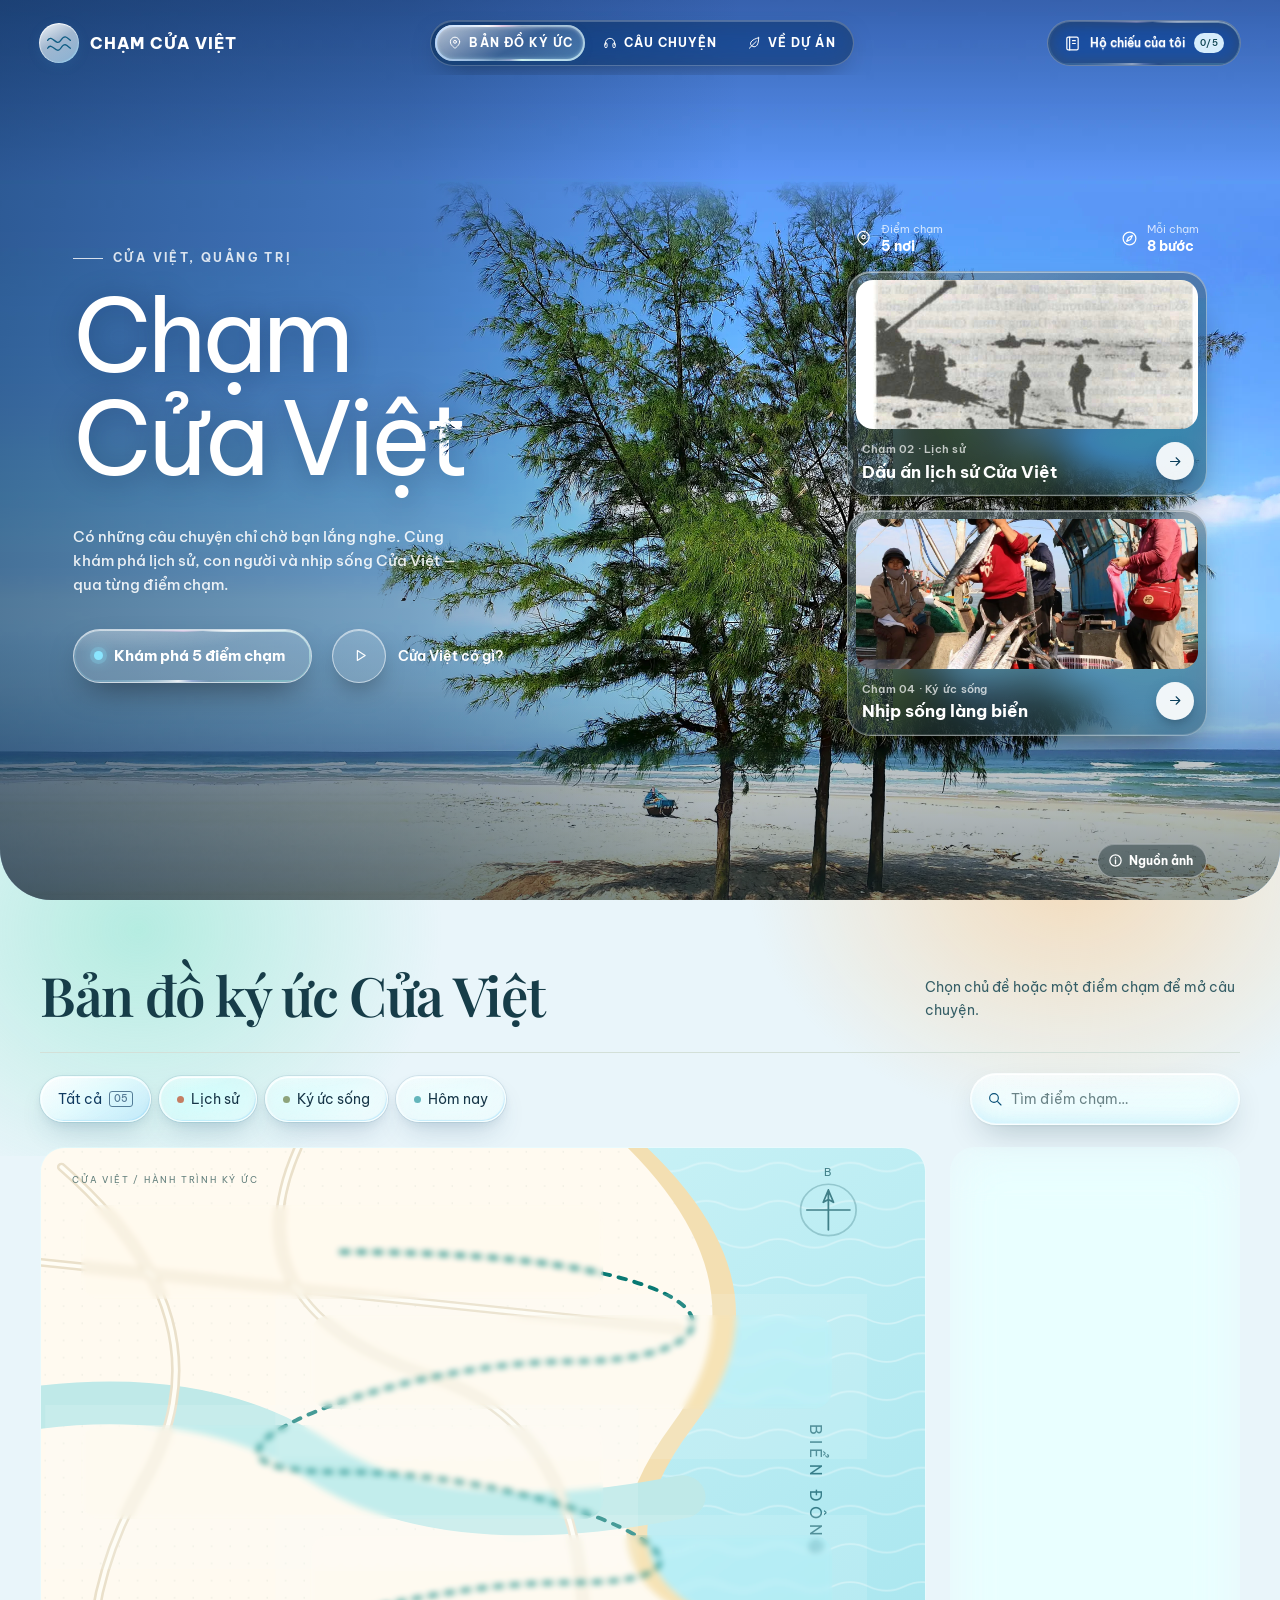
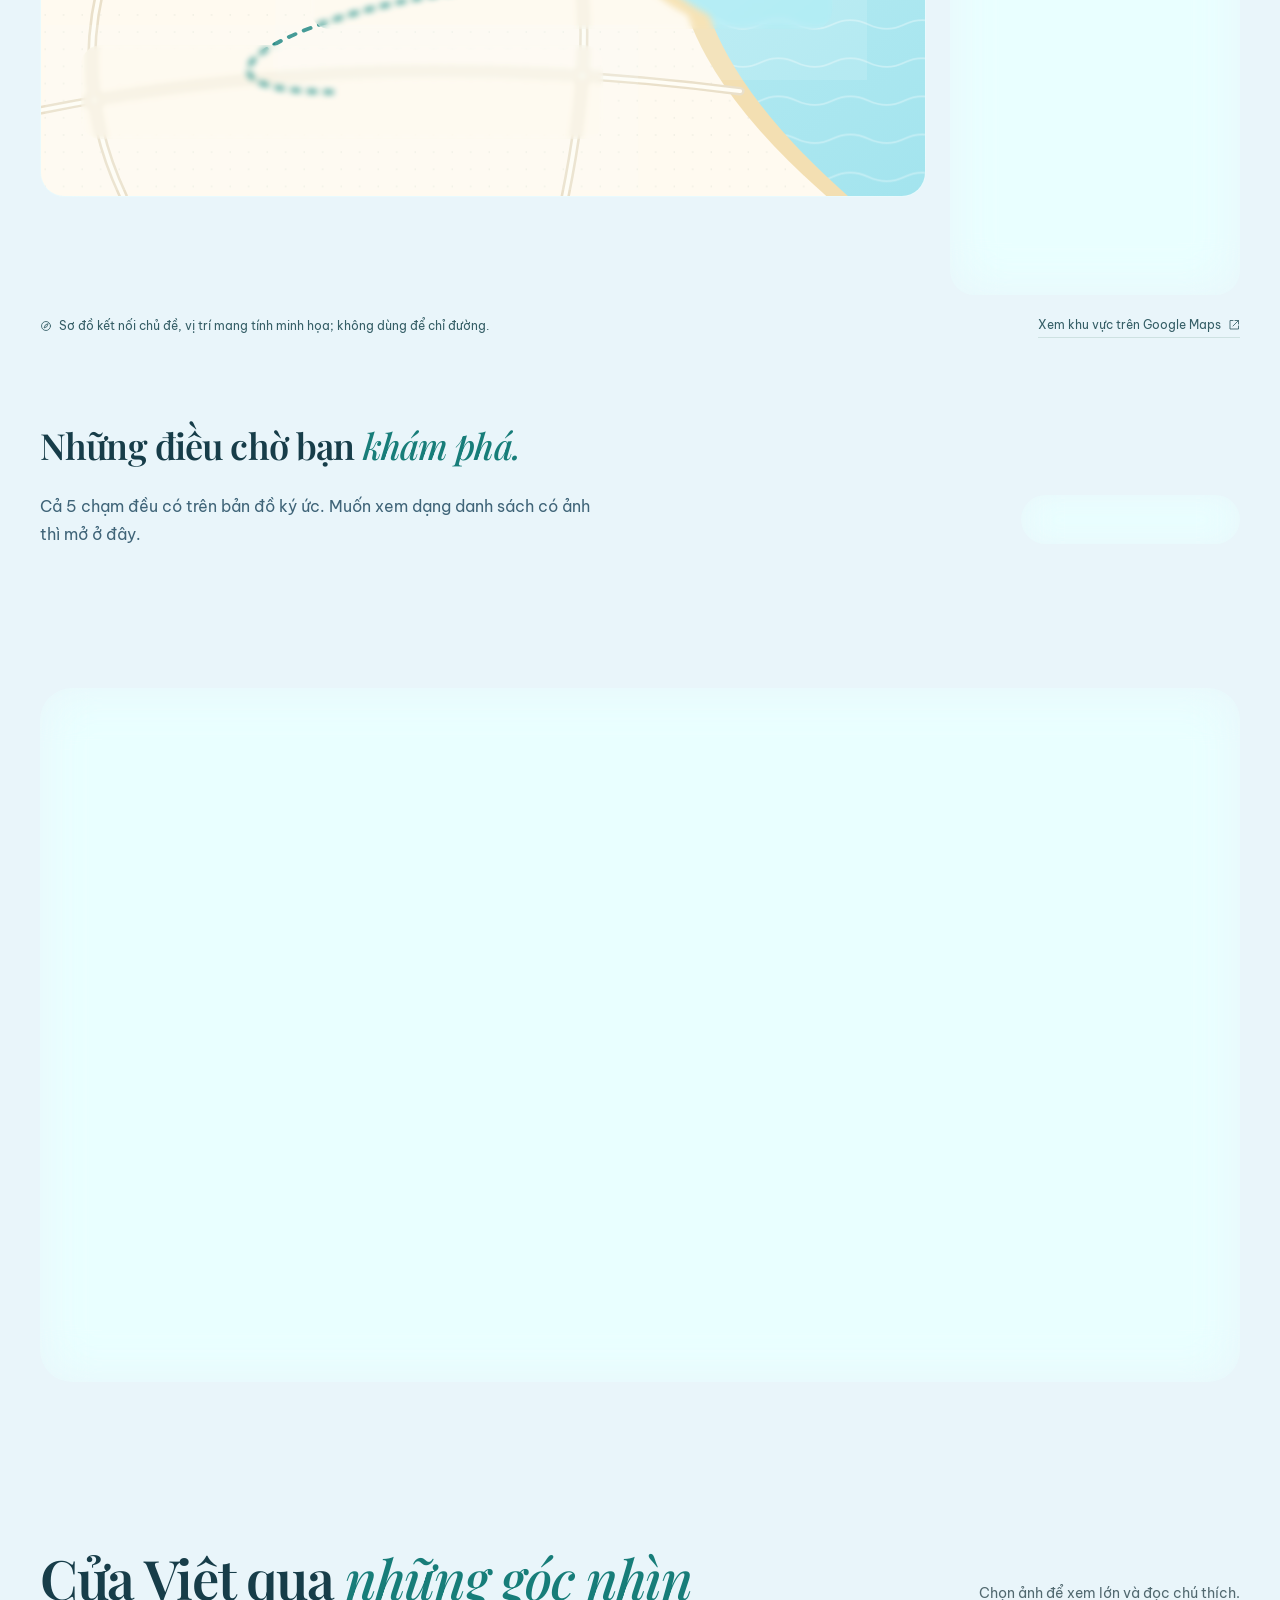
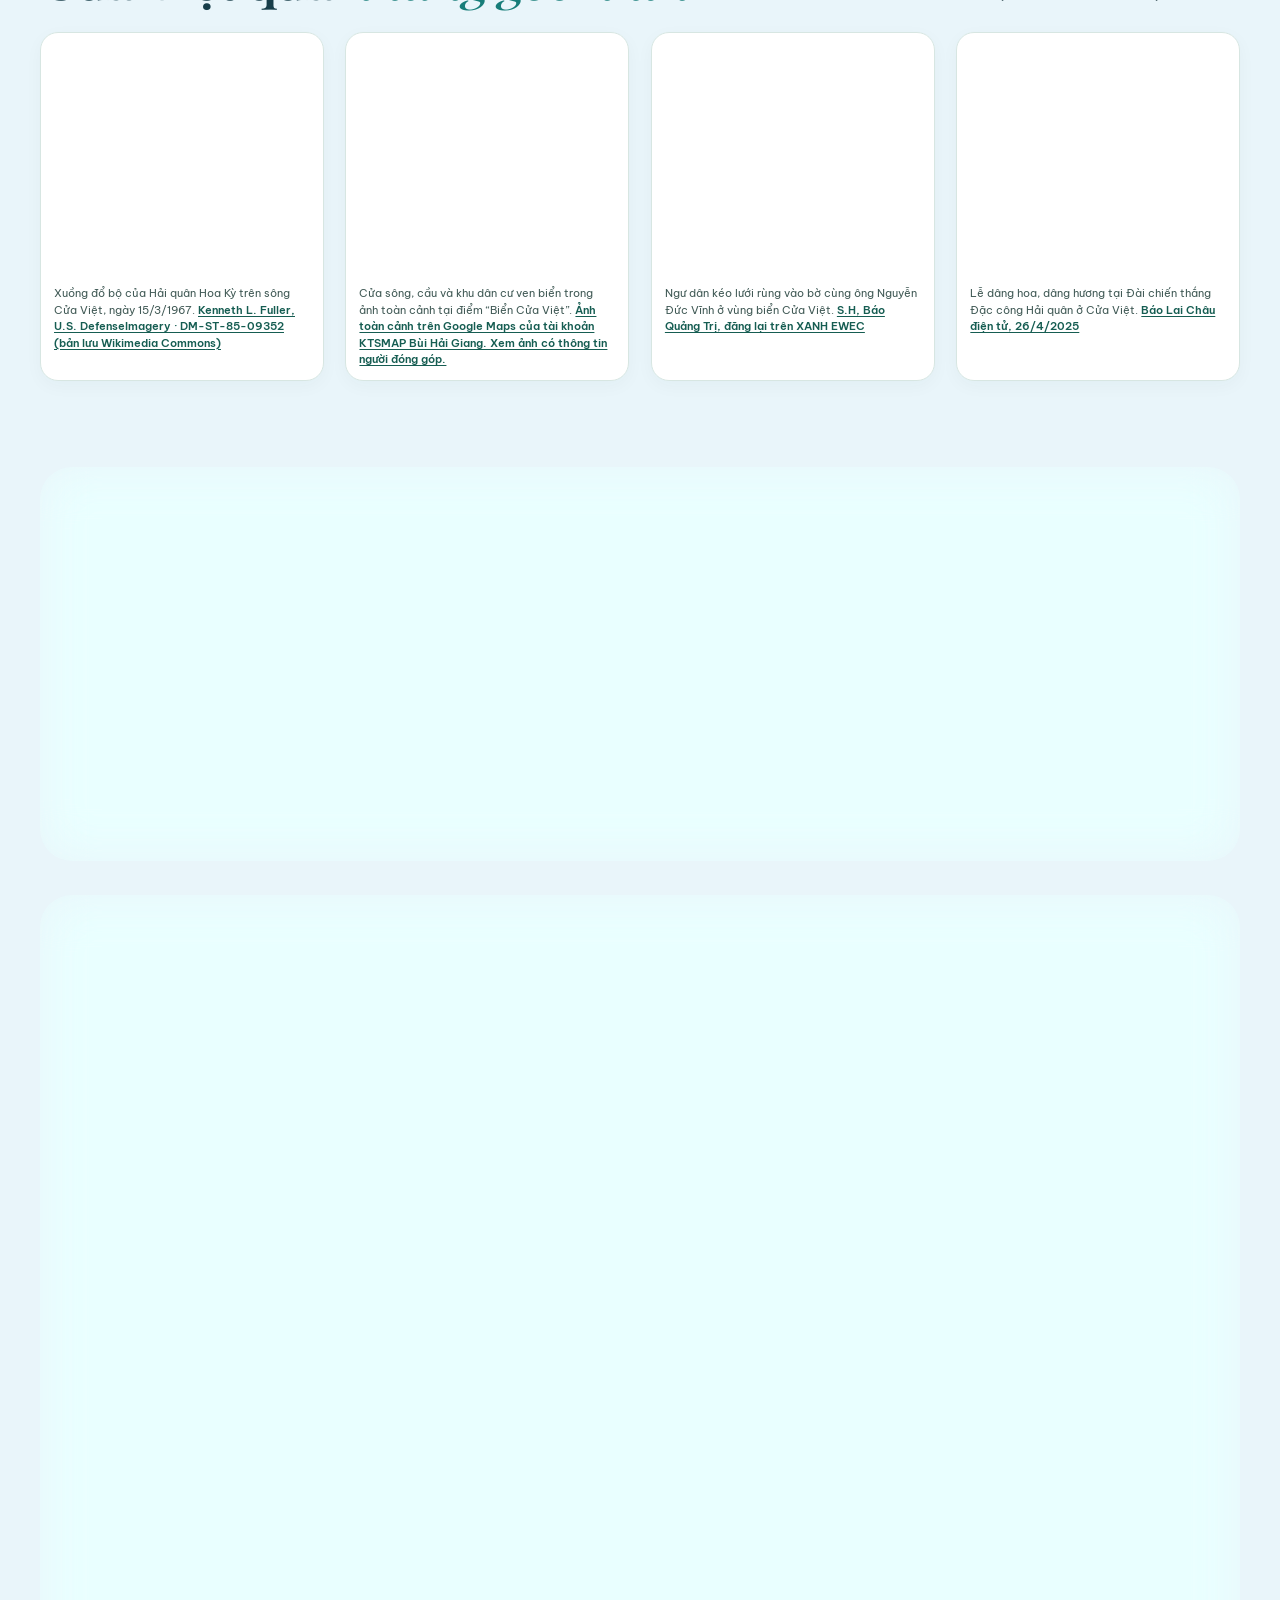
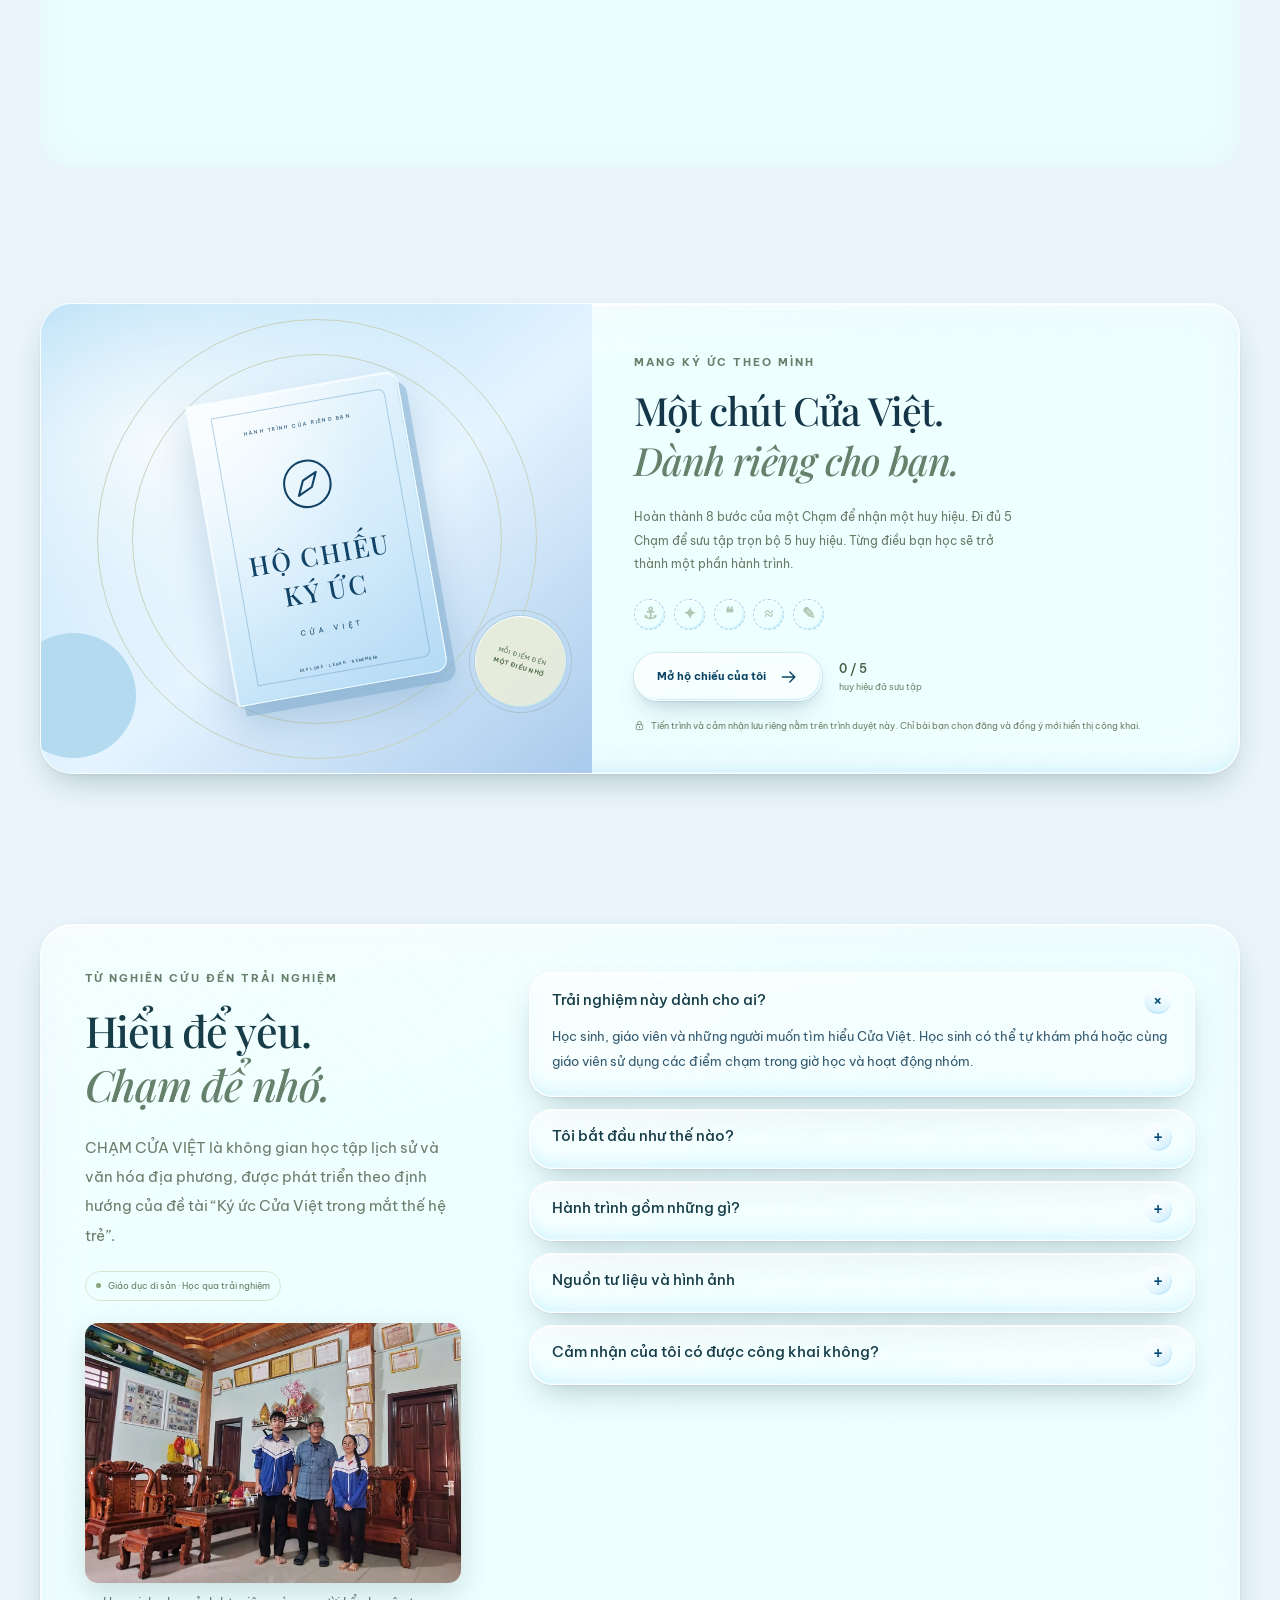
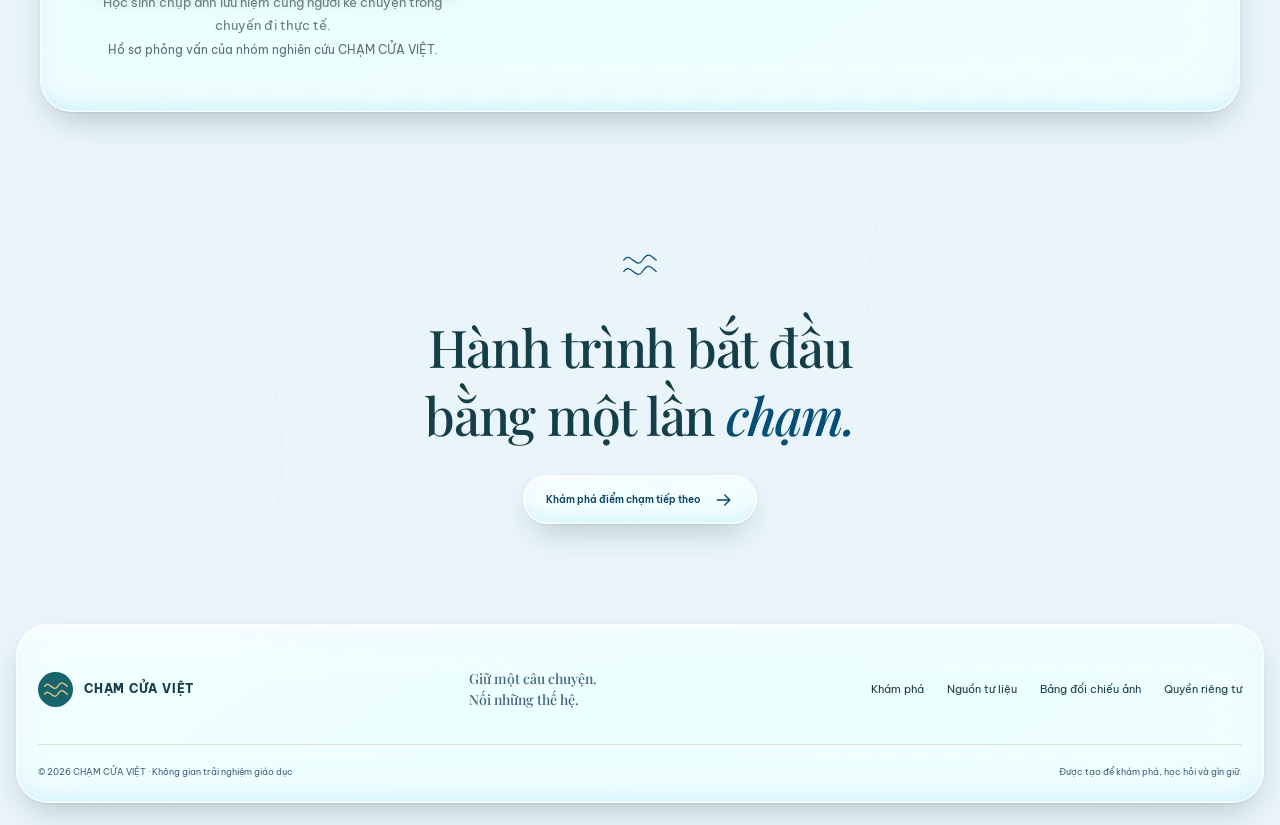
==== index.html @ 3f620a7b "Đầu trang: làm lại ảnh rặng phi lao từ bản gốc cỡ lớn, nét hơn, cân lại đường chân trời Co-Authored-" ====
<!doctype html>
<html lang="vi">
<head>
  <meta charset="utf-8">
  <meta name="viewport" content="width=device-width,initial-scale=1">
  <meta name="color-scheme" content="only light">
  <meta name="theme-color" content="#e9f5fa">
  <meta name="description" content="Khám phá lịch sử, văn hóa và con người Cửa Việt qua 5 điểm chạm tương tác, hình ảnh và những câu chuyện của quê hương.">
  <title>CHẠM CỬA VIỆT — Khám phá lịch sử, văn hóa và con người</title>
  <link rel="icon" href="data:image/svg+xml,%3Csvg xmlns='http://www.w3.org/2000/svg' viewBox='0 0 64 64'%3E%3Crect width='64' height='64' rx='18' fill='%23103e40'/%3E%3Cpath d='M12 27Q22 15 32 27T52 27M12 39Q22 27 32 39T52 39' fill='none' stroke='%23ecd8ab' stroke-width='5'/%3E%3C/svg%3E">
  
  <meta name="robots" content="index, follow">
<link rel="canonical" href="https://chamcuaviet.site/">
<link rel="apple-touch-icon" href="apple-touch-icon.png">
<meta property="og:type" content="website">
<meta property="og:locale" content="vi_VN">
<meta property="og:site_name" content="CHẠM CỬA VIỆT">
<meta property="og:title" content="Chạm Cửa Việt – Lịch sử, văn hóa và con người qua 5 điểm chạm">
<meta property="og:description" content="Khám phá lịch sử, văn hóa và con người Cửa Việt qua 5 điểm chạm tương tác, hình ảnh và những câu chuyện của quê hương.">
<meta property="og:url" content="https://chamcuaviet.site/">
<meta property="og:image" content="https://chamcuaviet.site/assets/og-cham-cua-viet.jpg">
<meta property="og:image:width" content="1200">
<meta property="og:image:height" content="630">
<meta property="og:image:alt" content="Cửa biển Cửa Việt nhìn từ trên cao với dòng chữ Chạm Cửa Việt">
<meta name="twitter:card" content="summary_large_image">
  <link rel="stylesheet" href="base.css">
  <link rel="stylesheet" href="site.css?v=10">
  <link rel="stylesheet" href="community.css?v=8">
  <link rel="stylesheet" href="photo-credits.css?v=4">
  <link rel="stylesheet" href="presentation.css?v=22">
  <link rel="stylesheet" href="visual-tuning.css?v=2">
  <link rel="stylesheet" href="liquid-glass.css?v=14">
</head>
<body class="on-hero">
<a class="skip-link" href="#main">Đến nội dung chính</a>
<svg class="svg-library" aria-hidden="true" xmlns="http://www.w3.org/2000/svg"><defs>
  <symbol id="i-wave" viewBox="0 0 32 32"><path d="M3 13c5-8 10 8 15 0s8-2 11 0M3 22c5-8 10 8 15 0s8-2 11 0"/></symbol>
  <symbol id="i-arrow" viewBox="0 0 24 24"><path d="M4 12h15m-6-6 6 6-6 6"/></symbol>
  <symbol id="i-up" viewBox="0 0 24 24"><path d="M12 20V4m-6 6 6-6 6 6"/></symbol>
  <symbol id="i-pin" viewBox="0 0 24 24"><path d="M20 10c0 6-8 11-8 11S4 16 4 10a8 8 0 1 1 16 0Z"/><circle cx="12" cy="10" r="2.5"/></symbol>
  <symbol id="i-book" viewBox="0 0 24 24"><rect x="4" y="3" width="16" height="18" rx="2"/><path d="M8 3v18m4-13h4m-4 4h4"/></symbol>
  <symbol id="i-compass" viewBox="0 0 24 24"><circle cx="12" cy="12" r="9"/><path d="m16 8-2.5 5.5L8 16l2.5-5.5Z"/></symbol>
  <symbol id="i-clock" viewBox="0 0 24 24"><circle cx="12" cy="12" r="9"/><path d="M12 7v5l3 2"/></symbol>
  <symbol id="i-play" viewBox="0 0 24 24"><path d="m9 5 11 7-11 7Z"/></symbol>
  <symbol id="i-stop" viewBox="0 0 24 24"><rect x="6" y="6" width="12" height="12" rx="1"/></symbol>
  <symbol id="i-check" viewBox="0 0 24 24"><path d="m5 12 4 4L19 6"/></symbol>
  <symbol id="i-close" viewBox="0 0 24 24"><path d="m6 6 12 12M6 18 18 6"/></symbol>
  <symbol id="i-search" viewBox="0 0 24 24"><circle cx="10.5" cy="10.5" r="6.5"/><path d="m16 16 5 5"/></symbol>
  <symbol id="i-menu" viewBox="0 0 24 24"><path d="M4 7h16M4 12h16M4 17h16"/></symbol>
  <symbol id="i-headphones" viewBox="0 0 24 24"><path d="M4 15v-3a8 8 0 1 1 16 0v3"/><rect x="3" y="12" width="4" height="8" rx="2"/><rect x="17" y="12" width="4" height="8" rx="2"/></symbol>
  <symbol id="i-leaf" viewBox="0 0 24 24"><path d="M20 3c0 12-4 17-10 15S3 7 20 3ZM4 21 16 9"/></symbol>
  <symbol id="i-anchor" viewBox="0 0 24 24"><circle cx="12" cy="5" r="2"/><path d="M12 7v14M7 10h10M3 14c0 9 18 9 18 0M1 16l2-2 2 2m14 0 2-2 2 2"/></symbol>
  <symbol id="i-download" viewBox="0 0 24 24"><path d="M12 3v12m-5-5 5 5 5-5M4 16v5h16v-5"/></symbol>
  <symbol id="i-lock" viewBox="0 0 24 24"><rect x="5" y="10" width="14" height="11" rx="2"/><path d="M8 10V7a4 4 0 1 1 8 0v3m-4 4v3"/></symbol>
  <symbol id="i-external" viewBox="0 0 24 24"><path d="M14 3h7v7m0-7L10 14M10 3H4v17h17v-6"/></symbol>
  <symbol id="i-heart" viewBox="0 0 24 24"><path d="M20 5c-3-3-7-1-8 1-1-2-5-4-8-1-5 5 2 11 8 15 6-4 13-10 8-15Z"/></symbol>
</defs></svg>

<header class="site-header">
  <div class="nav-wrap">
    <a class="brand" href="#home" aria-label="Chạm Cửa Việt — Trang đầu"><span class="brand-symbol"><svg><use href="#i-wave"/></svg></span><span>CHẠM CỬA VIỆT</span></a>
    <nav class="desktop-nav" aria-label="Điều hướng chính"><a href="#memory-map"><svg class="icon" aria-hidden="true"><use href="#i-pin"/></svg>Bản đồ ký ức</a><a href="#stories"><svg class="icon" aria-hidden="true"><use href="#i-headphones"/></svg>Câu chuyện</a><a href="#about"><svg class="icon" aria-hidden="true"><use href="#i-leaf"/></svg>Về dự án</a></nav>
    <div class="nav-actions"><button class="btn btn-passport" data-action="passport" aria-label="Mở hộ chiếu của tôi"><svg class="icon"><use href="#i-book"/></svg><span>Hộ chiếu của tôi</span><b class="passport-count">0/5</b></button><button class="icon-btn menu-toggle" aria-label="Mở menu" aria-expanded="false" aria-controls="mobile-menu" data-action="menu"><svg class="icon"><use href="#i-menu"/></svg></button></div>
  </div>
  <nav id="mobile-menu" class="mobile-menu" aria-label="Điều hướng điện thoại" hidden><a href="#memory-map">Bản đồ ký ức</a><a href="#stories">Lắng nghe Cửa Việt</a><a href="#about">Về dự án</a></nav>
</header>

<main id="main">
<section class="hero hero-v2" id="home" aria-labelledby="hero-heading">
  <figure class="cover-frame">
    <div class="cover-image"><img class="hero-photo" src="assets/hero-phi-lao-nen.webp?v=5" alt="Rặng phi lao bên bãi biển Cửa Việt dưới trời xanh" fetchpriority="high" width="4000" height="1800"></div>
    <img class="hero-fg" src="assets/hero-phi-lao-cay.webp?v=6" alt="" aria-hidden="true" width="4000" height="1800" decoding="async">
    <button class="hero-credit-toggle" type="button" aria-expanded="false" aria-controls="hero-credit"><svg viewBox="0 0 24 24" width="15" height="15" aria-hidden="true"><circle cx="12" cy="12" r="9" fill="none" stroke="currentColor" stroke-width="2"/><path d="M12 11v6M12 7.6v.2" fill="none" stroke="currentColor" stroke-width="2.2" stroke-linecap="round"/></svg>Nguồn ảnh</button>
    <figcaption id="hero-credit"><a class="photo-credit" href="#cham-5">Rặng phi lao ở bãi biển Cửa Việt · Chạm 05 <span aria-hidden="true">↗</span></a></figcaption>
  </figure>
  <div class="hero-shade" aria-hidden="true"></div>
  <div class="container hero-content">
    <p class="eyebrow hero-eyebrow"><span></span> CỬA VIỆT, QUẢNG TRỊ</p>
    <h1 id="hero-heading"><span>Chạm</span> <strong>Cửa Việt</strong></h1>
    <p class="hero-tagline">Chạm địa điểm – lắng nghe ký ức – hiểu thêm về Cửa Việt</p>
    <p class="hero-desc">Có những câu chuyện chỉ chờ bạn lắng nghe. Cùng khám phá lịch sử, con người và nhịp sống Cửa Việt — qua từng điểm chạm.</p>
    <div class="hero-actions">
      <a class="btn btn-gold hero-cta" href="#memory-map"><i class="hero-dot" aria-hidden="true"></i>Khám phá 5 điểm chạm</a>
      <button class="hero-play" type="button" data-action="intro"><span class="hero-play-icon"><svg class="icon" aria-hidden="true"><use href="#i-play"/></svg></span><span>Cửa Việt có gì?</span></button>
    </div>
  </div>
  <aside class="hero-side" aria-label="Gợi ý điểm chạm">
    <div class="hero-stats">
      <p><svg class="icon" aria-hidden="true"><use href="#i-pin"/></svg><span>Điểm chạm<b>5 nơi</b></span></p>
      <p><svg class="icon" aria-hidden="true"><use href="#i-compass"/></svg><span>Mỗi chạm<b>8 bước</b></span></p>
    </div>
    <a class="hero-card" href="#cham-2" data-id="2" data-label="Thẻ Chạm 02">
      <span class="hero-card-img"><img src="assets/cham-2-tran-cua-viet-1973.jpg" alt="" width="627" height="352" decoding="async"></span>
      <span class="hero-card-text"><small>Chạm 02 · Lịch sử</small><strong>Dấu ấn lịch sử Cửa Việt</strong></span>
      <span class="hero-card-go" aria-hidden="true"><svg class="icon"><use href="#i-arrow"/></svg></span>
    </a>
    <a class="hero-card" href="#cham-4" data-id="4" data-label="Thẻ Chạm 04">
      <span class="hero-card-img"><img src="assets/nhip-song-ben-ca.webp" alt="" width="1200" height="800" decoding="async"></span>
      <span class="hero-card-text"><small>Chạm 04 · Ký ức sống</small><strong>Nhịp sống làng biển</strong></span>
      <span class="hero-card-go" aria-hidden="true"><svg class="icon"><use href="#i-arrow"/></svg></span>
    </a>
  </aside>
</section>

<section class="map-section" id="memory-map" aria-labelledby="map-heading"><div class="container">
  <div class="section-heading"><div><h2 id="map-heading">Bản đồ ký ức Cửa Việt</h2></div><p class="section-intro">Chọn chủ đề hoặc một điểm chạm để mở câu chuyện.</p></div>
  <div class="map-toolbar"><div class="filters" aria-label="Lọc theo chủ đề"><button class="filter active" data-action="filter" data-route="0" aria-pressed="true">Tất cả <b>05</b></button><button class="filter" data-action="filter" data-route="1" aria-pressed="false"><span class="dot history"></span> Lịch sử</button><button class="filter" data-action="filter" data-route="2" aria-pressed="false"><span class="dot living"></span> Ký ức sống</button><button class="filter" data-action="filter" data-route="3" aria-pressed="false"><span class="dot today"></span> Hôm nay</button></div><label class="search"><svg class="icon"><use href="#i-search"/></svg><input id="point-search" type="search" placeholder="Tìm điểm chạm…" aria-label="Tìm điểm chạm" autocomplete="off"></label></div>
  <div class="map-layout">
<div class="map-canvas" role="group" aria-label="Hành trình tương tác 5 chạm Cửa Việt">
<div class="map-scene" id="map-scene">
<svg class="landscape" viewBox="0 0 860 680" preserveAspectRatio="none" aria-hidden="true">
<defs><linearGradient id="water" x2="1" y2="1"><stop stop-color="#d9f7f9"/><stop offset="1" stop-color="#a3e4ee"/></linearGradient><pattern id="waves2" width="70" height="40" patternUnits="userSpaceOnUse"><path d="M0 20q17-9 35 0t35 0" stroke="#fff" opacity=".35" fill="none"/></pattern><pattern id="paper2" width="18" height="18" patternUnits="userSpaceOnUse"><circle cx="4" cy="4" r=".65" fill="#9caa9b" opacity=".25"/></pattern></defs>
<rect width="860" height="680" fill="url(#water)"/><rect width="860" height="680" fill="url(#waves2)"/>
<path d="M0 0H590Q735 150 636 290T650 490Q680 580 785 680H0Z" fill="#f3dfb2"/><path d="M0 0H571Q710 150 614 290T629 490Q658 580 764 680H0Z" fill="#fffaf0"/><path d="M0 0H571Q710 150 614 290T629 490Q658 580 764 680H0Z" fill="url(#paper2)"/>
<path d="M-50 280Q150 240 270 328T624 366" fill="none" stroke="#bfe9e8" stroke-width="45"/>
<path d="M20 20Q190 180 100 350T80 680M250 0Q180 170 380 240T510 680M0 120L620 190M0 590Q320 520 680 570" fill="none" stroke="#eae0ca" stroke-width="9"/><path d="M20 20Q190 180 100 350T80 680M250 0Q180 170 380 240T510 680M0 120L620 190M0 590Q320 520 680 570" fill="none" stroke="#fffdf5" stroke-width="4"/>
<path class="map-route" d="M292 109C700 109 700 224 516 224S80 340 292 340S730 456 516 456S70 571 292 571" stroke="#b9955e" stroke-width="3" fill="none" stroke-dasharray="7 9"/>
<text x="748" y="360" text-anchor="middle" fill="#377e8a" font-size="17" letter-spacing="5" transform="rotate(90 748 360)">BIỂN ĐÔNG</text>
<g transform="translate(766 65)" stroke="#407f88" fill="none"><circle r="27" opacity=".35"/><path d="M0-21V21M-21 0H21M0-21L-5-8L0-11L5-8Z"/><text x="-4" y="-36" font-size="11" stroke="none" fill="#407f88">B</text></g>
</svg><div id="map-pins"></div></div>
<span class="map-caption">CỬA VIỆT / HÀNH TRÌNH KÝ ỨC</span>

</div>
<aside class="journey-editorial"><div class="editorial-image"><img src="assets/toan-canh-cua-viet.webp" alt="Toàn cảnh vùng cửa biển Cửa Việt" loading="lazy"><span>QUẢNG TRỊ, VIỆT NAM</span></div><div class="editorial-copy"><p class="eyebrow">MỘT VÙNG ĐẤT · NĂM GÓC NHÌN</p><h3>Đi qua cảnh sắc. <br>Ở lại với <em>câu chuyện.</em></h3><p>Từ cửa biển đến ký ức con người, mỗi chạm mở ra một cách hiểu và yêu Cửa Việt.</p><div class="editorial-stats"><div><b>05</b><span>chạm khám phá</span></div><div><b>08</b><span>bước mỗi chạm</span></div></div><div class="editorial-note">Quan sát · Lắng nghe · Suy ngẫm <br>Ghi lại điều bạn muốn giữ.</div></div></aside>
</div>
  <div class="map-footnote"><span><svg class="icon"><use href="#i-compass"/></svg> Sơ đồ kết nối chủ đề, vị trí mang tính minh họa; không dùng để chỉ đường.</span><a href="https://www.google.com/maps/search/?api=1&query=C%E1%BB%ADa+Vi%E1%BB%87t+Qu%E1%BA%A3ng+Tr%E1%BB%8B" target="_blank" rel="noopener noreferrer">Xem khu vực trên Google Maps <svg class="icon"><use href="#i-external"/></svg></a></div>
</div></section>

<section class="section container point-section is-collapsed" id="points" aria-labelledby="points-heading"><div class="section-heading compact"><div><h2 id="points-heading">Những điều chờ bạn <em>khám phá.</em></h2></div><p id="results-count" class="result-count" aria-live="polite">Hiển thị 5 điểm chạm</p></div><div class="points-collapse"><p>Cả 5 chạm đều có trên bản đồ ký ức. Muốn xem dạng danh sách có ảnh thì mở ở đây.</p><button class="btn btn-outline points-toggle" type="button" aria-expanded="false" aria-controls="point-grid"><span class="points-toggle-label">Xem danh sách 5 chạm</span> <svg class="icon" aria-hidden="true"><use href="#i-arrow"/></svg></button></div><div id="point-grid" class="point-grid"></div><div id="empty-results" class="empty-state" hidden><svg class="icon"><use href="#i-search"/></svg><h3>Chưa tìm thấy điểm chạm</h3><p>Thử một từ khóa khác hoặc xem lại tất cả điểm chạm.</p><button class="btn btn-primary" data-action="reset-filter">Xem tất cả điểm chạm</button></div></section>

<section class="story-section" id="stories" aria-labelledby="story-heading"><div class="container story-layout"><div class="story-visual"><img src="assets/cang-ca.webp" alt="Tàu cá và người dân tấp nập ở bến" loading="lazy" width="1200" height="800"><span class="image-note">NHỮNG ĐIỀU BÌNH DỊ LÀM NÊN MỘT VÙNG ĐẤT</span><div class="story-label"><svg class="icon"><use href="#i-wave"/></svg><span>Biển có sóng. <br>Người có chuyện.</span></div></div><div class="story-copy"><p class="eyebrow">LẮNG NGHE CỬA VIỆT</p><h2 id="story-heading">Ký ức không chỉ <br>nằm trong <em>trang sách.</em></h2><p>Đó còn là nhịp thuyền về bến, một buổi chợ sớm và những câu chuyện được truyền từ thế hệ này sang thế hệ khác.</p><p>Hãy bắt đầu bằng một phút lắng nghe. Rồi tự hỏi: điều gì khiến bạn muốn tìm hiểu thêm về miền biển này?</p><div class="audio-card"><button class="audio-play" data-action="narrate" data-context="intro" aria-label="Nghe thuyết minh giới thiệu Cửa Việt"><svg class="icon"><use href="#i-play"/></svg></button><div class="audio-copy"><strong>Một phút chạm Cửa Việt</strong><small>Thuyết minh · Giọng đọc tiếng Việt</small><div class="waveform" aria-hidden="true"></div></div><span class="audio-indicator" aria-live="polite">Sẵn sàng</span></div><button class="text-btn" data-action="transcript">Đọc nội dung thuyết minh <svg class="icon"><use href="#i-arrow"/></svg></button><div class="story-shortcuts" id="story-shortcuts" aria-label="Mở video lời kể theo điểm chạm"></div><p class="source-note">Hình ảnh về nhịp sống Cửa Việt ở Chạm 04.</p></div></div></section>

<section class="section container" id="gallery" aria-labelledby="gallery-heading">
  <div class="section-heading">
    <h2 id="gallery-heading">Cửa Việt qua <em>những góc nhìn</em></h2>
    <p class="section-intro">Chọn ảnh để xem lớn và đọc chú thích.</p>
  </div>
  <div class="new-gallery">
    <article class="gallery-card">
      <button type="button" data-action="gallery" data-key="past" data-caption="Xuồng đổ bộ của Hải quân Hoa Kỳ trên sông Cửa Việt, ngày 15/3/1967." aria-label="Xem ảnh: Ký ức cửa biển">
        <span class="gallery-image"><img src="assets/tu-lieu-62.webp" loading="lazy" alt=""></span>
        <span class="gallery-title">Ký ức cửa biển<svg class="icon" aria-hidden="true"><use href="#i-external"/></svg></span>
      </button>
    </article>
    <article class="gallery-card">
      <button type="button" data-action="gallery" data-key="present" data-caption="Cửa sông, cầu và khu dân cư ven biển trong ảnh toàn cảnh tại điểm “Biển Cửa Việt”." aria-label="Xem ảnh: Dòng sông gặp biển">
        <span class="gallery-image"><img src="assets/toan-canh-cua-viet.webp" loading="lazy" alt=""></span>
        <span class="gallery-title">Dòng sông gặp biển<svg class="icon" aria-hidden="true"><use href="#i-external"/></svg></span>
      </button>
    </article>
    <article class="gallery-card">
      <button type="button" data-action="gallery" data-key="boatsDoc" data-caption="Ngư dân kéo lưới rùng vào bờ cùng ông Nguyễn Đức Vĩnh ở vùng biển Cửa Việt." aria-label="Xem ảnh: Nhịp sống bên sóng">
        <span class="gallery-image"><img src="assets/cua-viet-keo-luoi-rung.jpg" loading="lazy" alt=""></span>
        <span class="gallery-title">Nhịp sống bên sóng<svg class="icon" aria-hidden="true"><use href="#i-external"/></svg></span>
      </button>
    </article>
    <article class="gallery-card">
      <button type="button" data-action="gallery" data-key="monument" data-caption="Lễ dâng hương, dâng hoa tại Đài chiến thắng Đặc công Hải quân ở Cửa Việt, ngày 26/4/2025. Nguồn: Báo Lai Châu." aria-label="Xem ảnh: Một địa chỉ để nhớ">
        <span class="gallery-image"><img src="https://baolaichau.vn/uploaded/post/2025/04/26/2ca9b30a-2103-4f94-9322-ce83c0503513.jpg" loading="lazy" referrerpolicy="no-referrer" alt="Đài chiến thắng Đặc công Hải quân ở Cửa Việt trong lễ dâng hương tưởng niệm"></span>
        <span class="gallery-title">Một địa chỉ để nhớ<svg class="icon" aria-hidden="true"><use href="#i-external"/></svg></span>
      </button>
    </article>
  </div>
</section>
<section class="container creation creative-launch" aria-labelledby="creative-launch-title">
    <div><p class="eyebrow">GÓC SÁNG TẠO · CHẠM 05</p><h2 id="creative-launch-title">Kể Cửa Việt <em>bằng cách của bạn</em></h2><p>Chọn một mẫu để bắt đầu viết.</p></div>
    <div class="creation-options">
      <button type="button" data-creative-template="0"><b>Bưu thiếp quê hương</b><span>Viết lời nhắn 50–80 chữ gửi một người bạn.</span><span class="creative-open">Mở mẫu →</span></button>
      <button type="button" data-creative-template="1"><b>Phóng viên làng biển</b><span>Soạn 3 câu hỏi để nghe người dân kể chuyện.</span><span class="creative-open">Mở mẫu →</span></button>
      <button type="button" data-creative-template="2"><b>Một phút giới thiệu Cửa Việt</b><span>Viết lời dẫn có một điều bạn đã học và một lời mời.</span><span class="creative-open">Mở mẫu →</span></button>
    </div>
  </section>
<section class="section container community-section" id="community-board" aria-labelledby="community-heading" hidden>
  <div class="community-heading">
    <p class="eyebrow">GÓC CHIA SẺ · CỘNG ĐỒNG CHẠM CỬA VIỆT</p>
    <h2 id="community-heading">Gửi một lời.<br><em>Giữ một ký ức.</em></h2>
    <p>Viết điều bạn yêu mến, một câu chuyện đáng nhớ hay lời nhắn gửi đến quê hương Cửa Việt. Mỗi chia sẻ đều trở thành một phần trong bức tranh ký ức chung.</p>
  </div>
  <div class="community-layout">
    <form id="community-form" class="community-form">
      <h3>Chia sẻ ký ức của bạn</h3>
      <label for="community-author">Họ và tên hoặc tên hiển thị</label>
      <input id="community-author" name="author" type="text" maxlength="34" autocomplete="off" placeholder="Để trống nếu muốn đăng ẩn danh">
      <label for="community-message">Câu chuyện hoặc cảm nhận</label>
      <textarea id="community-message" name="message" minlength="10" maxlength="600" rows="5" required placeholder="Điều khiến tôi nhớ nhất về Cửa Việt là…"></textarea>
      <label class="community-accept" for="community-consent"><input type="checkbox" id="community-consent" required><span>Tôi đồng ý công khai bài viết và tên hiển thị nếu tôi đã điền.</span></label>
      <p class="community-note">Bạn có thể dùng biệt danh. Trong nội dung bài, đừng ghi họ tên, lớp, mã học sinh, số điện thoại hay địa chỉ.</p>
      <div class="community-honeypot" aria-hidden="true"><label for="community-website">Trang cá nhân</label><input id="community-website" type="text" autocomplete="off" tabindex="-1"></div>
      <button class="btn btn-primary" id="community-submit" type="submit" disabled>Đăng công khai</button>
      <p class="community-status" id="community-status" role="status">Đang chuẩn bị chức năng lưu trực tuyến…</p>
    </form>
    <div class="community-list">
      <div class="community-list-header"><h3>Những ký ức được chia sẻ</h3><span class="community-note" id="community-feed-status" role="status">Đang tải lời nhắn…</span></div>
      <div class="community-feed" id="community-feed" aria-live="polite"></div>
      <button class="btn btn-outline community-more" id="community-more" type="button" hidden>Xem thêm ký ức cũ</button>
    </div>
  </div>
</section>
<section class="section container" id="passport" aria-labelledby="passport-heading"><div class="passport-banner"><div class="passport-art" aria-hidden="true"><span class="orbit orbit-one"></span><span class="orbit orbit-two"></span><div class="passport-book"><p>HÀNH TRÌNH CỦA RIÊNG BẠN</p><svg><use href="#i-compass"/></svg><h3>HỘ CHIẾU <br>KÝ ỨC</h3><span>CỬA VIỆT</span><small>EXPLORE · LEARN · REMEMBER</small></div><span class="paper-stamp">MỖI ĐIỂM ĐẾN<br><b>MỘT ĐIỀU NHỚ</b></span></div><div class="passport-copy"><p class="eyebrow">MANG KÝ ỨC THEO MÌNH</p><h2 id="passport-heading">Một chút Cửa Việt.<br><em>Dành riêng cho bạn.</em></h2><p>Hoàn thành 8 bước của một Chạm để nhận một huy hiệu. Đi đủ 5 Chạm để sưu tập trọn bộ 5 huy hiệu. Từng điều bạn học sẽ trở thành một phần hành trình.</p><div class="mini-stamps" id="mini-stamps" aria-label="Tiến trình hộ chiếu"></div><div class="passport-cta"><button class="btn btn-primary" data-action="passport">Mở hộ chiếu của tôi <svg class="icon"><use href="#i-arrow"/></svg></button><span><b id="passport-progress">0 / 5</b> huy hiệu đã sưu tập</span></div><small class="privacy-note"><svg class="icon"><use href="#i-lock"/></svg> Tiến trình và cảm nhận lưu riêng nằm trên trình duyệt này. Chỉ bài bạn chọn đăng và đồng ý mới hiển thị công khai.</small></div></div></section>

<section class="section about-section container" id="about" aria-labelledby="about-heading"><div class="about-intro"><p class="eyebrow">TỪ NGHIÊN CỨU ĐẾN TRẢI NGHIỆM</p><h2 id="about-heading">Hiểu để yêu.<br><em>Chạm để nhớ.</em></h2><p>CHẠM CỬA VIỆT là không gian học tập lịch sử và văn hóa địa phương, được phát triển theo định hướng của đề tài “Ký ức Cửa Việt trong mắt thế hệ trẻ”.</p><span class="project-tag"><span class="dot living"></span> Giáo dục di sản · Học qua trải nghiệm</span><figure class="station-monument"><img src="assets/cham-3-anh-tu-lieu/anh-5.webp" alt="Học sinh chụp ảnh cùng người kể chuyện trong chuyến đi thực tế tại Cửa Việt" loading="lazy"><figcaption>Học sinh Trường THCS và THPT Cửa Việt gặp gỡ, phỏng vấn người dân, ghi lại lời kể và sưu tầm hình ảnh cho website.</figcaption></figure></div><div class="about-accordions"><details open><summary>Trải nghiệm này dành cho ai?<span>+</span></summary><p>Học sinh, giáo viên và những người muốn tìm hiểu Cửa Việt. Học sinh có thể tự khám phá hoặc cùng giáo viên sử dụng các điểm chạm trong giờ học và hoạt động nhóm.</p></details><details><summary>Tôi bắt đầu như thế nào?<span>+</span></summary><p>Chọn một trong 5 điểm trên sơ đồ. Mỗi chạm có 8 bước: định vị, thử đoán, xem ảnh, lắng nghe, khám phá, kiểm tra, viết ký ức và chọn đường đi tiếp. Đi hết 8 bước của mỗi Chạm để nhận một huy hiệu trong Hộ chiếu ký ức.</p></details><details><summary>Hành trình gồm những gì?<span>+</span></summary><p>Năm điểm chạm giới thiệu cửa biển, lịch sử, người kể chuyện, làng biển và góc nhìn người trẻ.</p></details><details><summary>Nguồn tư liệu và hình ảnh<span>+</span></summary><p>Nội dung được biên soạn theo định hướng giáo dục di sản, kết hợp tìm hiểu lịch sử, văn hóa và đời sống Cửa Việt. Hình ảnh tham khảo từ các nguồn đã dẫn, gồm Báo Nông nghiệp và Môi trường, XANH EWEC, VOV và Báo Đầu tư; ảnh ngày nay không được giới thiệu như ảnh lịch sử.</p><button class="text-btn" data-action="sources">Xem nguồn và phạm vi nội dung <svg class="icon"><use href="#i-arrow"/></svg></button></details><details><summary>Cảm nhận của tôi có được công khai không?<span>+</span></summary><p>Ở Bước 7, biểu mẫu chia sẻ được hiển thị trực tiếp. Cảm nhận chỉ xuất hiện công khai khi bạn tích đồng ý và gửi bài, với tên hiển thị tự chọn hoặc dưới tên ẩn danh. Hãy bỏ thông tin nhận diện trong nội dung.</p></details></div></section>
<section class="closing"><div class="container"><svg class="closing-wave"><use href="#i-wave"/></svg><h2>Hành trình bắt đầu <br>bằng một lần <em>chạm.</em></h2><button class="btn btn-gold" data-action="continue">Khám phá điểm chạm tiếp theo <svg class="icon"><use href="#i-arrow"/></svg></button></div></section>
</main>
<footer class="footer"><div class="container footer-top"><a class="brand" href="#home"><span class="brand-symbol"><svg><use href="#i-wave"/></svg></span><span>CHẠM CỬA VIỆT</span></a><p>Giữ một câu chuyện. <br>Nối những thế hệ.</p><div><a href="#memory-map">Khám phá</a><button data-action="sources">Nguồn tư liệu</button><a href="nguon-anh.html">Bảng đối chiếu ảnh</a><button data-action="privacy">Quyền riêng tư</button></div></div><div class="container footer-bottom"><span>© 2026 CHẠM CỬA VIỆT · Không gian trải nghiệm giáo dục</span><span>Được tạo để khám phá, học hỏi và gìn giữ.</span></div></footer>
<nav class="mobile-bottom" aria-label="Truy cập nhanh"><a href="#points"><svg class="icon"><use href="#i-compass"/></svg>Hành trình</a><a href="#memory-map"><svg class="icon"><use href="#i-pin"/></svg>Bản đồ</a><button data-action="passport"><svg class="icon"><use href="#i-book"/></svg>Hộ chiếu <b class="passport-count">0/5</b></button></nav>
<button class="to-top icon-btn" data-action="top" aria-label="Về đầu trang" hidden><svg class="icon"><use href="#i-up"/></svg></button>
<div id="toast" class="toast" role="status" aria-live="polite"></div>
<dialog id="experience-dialog" class="experience-dialog" aria-labelledby="experience-title"><div id="experience-content"></div></dialog>
<dialog id="utility-dialog" class="utility-dialog" aria-labelledby="utility-title"><div class="utility-header"><p class="eyebrow">CHẠM CỬA VIỆT</p><button class="icon-btn" data-action="close" aria-label="Đóng cửa sổ"><svg class="icon"><use href="#i-close"/></svg></button></div><div id="utility-content"></div></dialog>
<noscript><div class="noscript">Vui lòng bật JavaScript để dùng bản đồ tương tác và hộ chiếu. Các phần giới thiệu vẫn có thể đọc trên trang.</div></noscript>
<script defer src="photo-catalog.js?v=20261128-phi-lao"></script>
<script defer src="app.js?v=20261127-cong-tom"></script>
<script defer src="navigation.js?v=20261127-poster"></script>
<script defer src="presentation.js?v=1"></script>
<script defer src="glass-refraction.js?v=1"></script>
<script defer src="liquid-glass-fx.js?v=2"></script>
<script defer src="home-ui.js?v=5"></script>
  <!-- Thống kê riêng tư: không chạy nếu chưa cấu hình Umami -->
  <script defer src="analytics-config.js?v=2"></script>
  <script defer src="analytics.js?v=2"></script>
  <!-- Bảng ký ức chung chỉ xuất hiện khi Firebase đã kết nối thành công -->
  <script defer src="community-config.js?v=1"></script>
  <script defer src="community-touch.js?v=6"></script>
  <script defer src="community.js?v=13"></script>
  <script defer src="community-collapse.js?v=1"></script>
  <script defer src="community-photos.js?v=5"></script>
  <script defer src="photo-credits.js?v=20261128-phi-lao"></script>
</body>
</html>
---- base.css ----
@font-face {
  font-family: 'Be Vietnam Pro';
  font-style: normal;
  font-weight: 400;
  font-display: swap;
  src: url(assets/be-vietnam-400.woff) format('woff');
}
@font-face {
  font-family: 'Be Vietnam Pro';
  font-style: normal;
  font-weight: 500;
  font-display: swap;
  src: url(assets/be-vietnam-500.woff) format('woff');
}
@font-face {
  font-family: 'Be Vietnam Pro';
  font-style: normal;
  font-weight: 600;
  font-display: swap;
  src: url(assets/be-vietnam-600.woff) format('woff');
}
@font-face {
  font-family: 'Be Vietnam Pro';
  font-style: normal;
  font-weight: 700;
  font-display: swap;
  src: url(assets/be-vietnam-700.woff) format('woff');
}
@font-face {
  font-family: 'Be Vietnam Pro';
  font-style: normal;
  font-weight: 800;
  font-display: swap;
  src: url(assets/be-vietnam-800.woff) format('woff');
}
@font-face {
  font-family: 'Playfair Display';
  font-style: italic;
  font-weight: 500;
  font-display: swap;
  src: url(assets/playfair-italic-500.woff) format('woff');
}
@font-face {
  font-family: 'Playfair Display';
  font-style: italic;
  font-weight: 600;
  font-display: swap;
  src: url(assets/playfair-italic-600.woff) format('woff');
}
@font-face {
  font-family: 'Playfair Display';
  font-style: normal;
  font-weight: 500;
  font-display: swap;
  src: url(assets/playfair-500.woff) format('woff');
}
@font-face {
  font-family: 'Playfair Display';
  font-style: normal;
  font-weight: 600;
  font-display: swap;
  src: url(assets/playfair-600.woff) format('woff');
}
@font-face {
  font-family: 'Playfair Display';
  font-style: normal;
  font-weight: 700;
  font-display: swap;
  src: url(assets/playfair-700.woff) format('woff');
}

:root{--ink:#173e40;--muted:#687570;--green:#174d48;--dark:#103c3e;--cream:#f8f7f2;--gold:#edce93;--line:#e4e5dc;--rust:#a65b43;--olive:#55754c;--teal:#287e87;--sans:'Be Vietnam Pro',Arial,sans-serif;--serif:'Playfair Display',Georgia,serif;--radius:18px}
*{box-sizing:border-box}html{scroll-behavior:smooth;scroll-padding-top:100px}body{margin:0;color:var(--ink);background:var(--cream);font-family:var(--sans);font-size:14px;line-height:1.75;-webkit-font-smoothing:antialiased}button,input,textarea{font:inherit}button,a,input,textarea,summary{-webkit-tap-highlight-color:transparent}button{cursor:pointer}button:disabled{cursor:default}a{color:inherit;text-decoration:none}img{display:block;width:100%;object-fit:cover}button{color:inherit}h1,h2,h3,p{margin:0}h2{font-family:var(--serif);font-weight:500;font-size:clamp(32px,3.35vw,48px);line-height:1.27;letter-spacing:-1.2px}h2 em{color:#65816c;font-weight:500}h3{line-height:1.4}em{font-style:italic}svg{fill:none;stroke:currentColor;stroke-width:1.7;stroke-linecap:round;stroke-linejoin:round}.svg-library{position:absolute;width:0;height:0;overflow:hidden}.icon{width:20px;height:20px;flex:none;vertical-align:middle}button:focus-visible,a:focus-visible,input:focus-visible,textarea:focus-visible,summary:focus-visible{outline:3px solid #c18c43;outline-offset:5px}button,input,textarea{border:0}button{background:none}button[hidden],[hidden]{display:none!important}.container{width:min(1240px,calc(100% - 104px));margin:auto}.section{padding:92px 0}.eyebrow{font-size:10px;font-weight:700;letter-spacing:2px;line-height:1.7;margin-bottom:15px;color:#667f6a}.eyebrow.light{color:#b9cbb7}.micro{font-size:8px;font-weight:700;letter-spacing:1.15px;color:var(--muted)}.btn{display:inline-flex;align-items:center;justify-content:center;gap:13px;min-height:49px;padding:13px 22px;border-radius:8px;font-size:12px;font-weight:600;border:1px solid transparent;line-height:1.5;transition:background .22s,transform .22s,box-shadow .22s}.btn:hover{transform:translateY(-2px)}.btn-gold{background:var(--gold);color:#173a37;box-shadow:0 5px 18px #081d2917}.btn-gold:hover{background:#f5dbac;box-shadow:0 8px 24px #071d2924}.btn-primary{background:var(--green);color:white}.btn-primary:hover{background:#21635a;box-shadow:0 5px 16px #174d4826}.btn-outline{border-color:#cdd8cf;background:transparent;color:var(--ink)}.btn-outline:hover{background:#ecf0e9}.btn-glass{background:#ffffff0a;border-color:#ffffff50;color:#fff;backdrop-filter:blur(8px)}.btn-glass:hover{background:#ffffff1c}.circle-btn,.icon-btn{display:inline-flex;align-items:center;justify-content:center;flex:none;width:42px;height:42px;border-radius:50%;border:1px solid #d9dfd3;background:transparent;transition:background .2s,transform .2s}.circle-btn:hover{background:var(--ink);color:#fff;transform:rotate(-35deg)}.icon-btn:hover{background:#e8eee7}.text-btn{display:inline-flex;gap:12px;align-items:center;font-weight:600;font-size:12px;padding:10px 0;border-bottom:1px solid #b7c5b6}.text-btn .icon{width:17px;height:17px}.skip-link{position:fixed;z-index:100;top:-100px;background:var(--gold);padding:12px 20px;left:20px}.skip-link:focus{top:10px}
.site-header{position:sticky;z-index:40;top:0;background:#f8f7f2f5;backdrop-filter:blur(16px);border-bottom:1px solid #173e400d}.nav-wrap{width:min(1344px,calc(100% - 80px));height:88px;display:flex;align-items:center;justify-content:space-between;gap:24px;margin:auto}.brand{display:flex;align-items:center;gap:11px;font-size:14px;font-weight:800;letter-spacing:.4px;white-space:nowrap;line-height:1.4}.brand small{display:block;font-size:6.8px;font-weight:500;letter-spacing:1.5px;margin-top:6px}.brand-symbol{width:40px;height:40px;display:grid;place-items:center;background:var(--green);color:var(--gold);border-radius:50%}.brand-symbol svg{width:28px;height:28px;stroke-width:1.5}.desktop-nav{display:flex;gap:28px;font-size:11px;font-weight:500}.desktop-nav a{padding:10px 0;position:relative}.desktop-nav a:after{content:'';position:absolute;bottom:2px;left:0;width:0;height:1px;background:var(--green);transition:width .25s}.desktop-nav a:hover:after{width:100%}.nav-actions{display:flex;align-items:center;gap:8px}.btn-passport{border-color:#d6dfd0;padding:10px 13px;min-height:42px;background:#f0f2e9;font-size:10px;gap:9px}.btn-passport .icon{width:17px;height:17px}.passport-count{font-size:9px;letter-spacing:.5px;font-weight:600;padding:3px 6px;border-radius:4px;background:#dde6d5}.menu-toggle,.mobile-menu,.mobile-bottom{display:none}
.hero{position:relative;min-height:650px;color:#fff;overflow:hidden;background:#123d43}.hero-photo{position:absolute;inset:0;width:100%;height:100%;object-position:center 58%}.hero-shade{position:absolute;inset:0;background:linear-gradient(90deg,#072b37f5 0%,#103b46db 29%,#113d4366 65%,#173d4322 100%),linear-gradient(0deg,#0a354847,transparent 40%)}.hero-content{position:relative;padding-top:62px;padding-bottom:64px;z-index:1}.hero-eyebrow{display:flex;gap:10px;align-items:center;color:#e6d7b5;font-size:9px;letter-spacing:2.4px;margin-bottom:22px}.hero-eyebrow span{width:25px;height:1px;background:var(--gold)}h1{font-family:var(--serif);font-size:clamp(48px,5.5vw,77px);line-height:1.16;font-weight:500;letter-spacing:-1.9px}h1 em{color:var(--gold)}.hero-desc{margin-top:23px;color:#e2e9e4;font-size:12px;line-height:1.95;font-weight:400}.hero-actions{display:flex;gap:12px;margin-top:28px}.hero-detail{display:flex;gap:17px;align-items:center;margin-top:29px;color:#c4d6d2;font-size:9px}.hero-detail span{display:flex;gap:5px;align-items:center}.hero-detail i{height:3px;width:3px;border-radius:50%;background:#c4d6d2}.hero-detail .icon{width:13px;height:13px}.hero-seal{position:absolute;right:9%;top:26%;width:156px;height:156px;border:1px solid #ffffff73;border-radius:50%;text-align:center;display:flex;flex-direction:column;align-items:center;justify-content:center;transform:rotate(10deg);color:#f4e7c9;outline:1px solid #ffffff45;outline-offset:7px;background:#12454c12;backdrop-filter:blur(2px)}.hero-seal span{font-size:6px;letter-spacing:1.2px}.hero-seal svg{width:42px;height:32px;margin:9px 0 4px}.hero-seal b{font-size:14px;letter-spacing:2px;line-height:1.4;font-weight:500}.hero-seal small{font-size:5px;letter-spacing:1.3px;margin-top:8px}.photo-credit{position:absolute;bottom:23px;right:35px;z-index:2;color:#f3f6f2;font-size:7px;background:#103e4059;padding:6px 9px;border-radius:3px}.photo-credit span{margin-left:5px}.intro-strip{border-bottom:1px solid var(--line);background:#f1f0e8}.intro-strip .container{display:flex;justify-content:space-between;align-items:center;padding:24px 0;font-size:10px;color:#718075;gap:18px}.intro-strip strong{font-weight:500;color:#254c43}.intro-strip a{display:flex;align-items:center;gap:19px;font-size:9px;font-weight:600;color:#264c43}.intro-strip .icon{width:17px}
.section-heading{display:flex;align-items:flex-end;justify-content:space-between;gap:28px;margin-bottom:36px}.section-heading h2{font-size:clamp(30px,3.1vw,44px)}.section-intro{font-size:11px;line-height:1.9;color:var(--muted);flex:none;padding-bottom:3px}.route-grid{display:grid;grid-template-columns:repeat(3,1fr);gap:24px}.route-card{background:#fff;border:1px solid #e4e8dd;border-radius:var(--radius);overflow:hidden;transition:transform .3s,box-shadow .3s}.route-card:hover{transform:translateY(-6px);box-shadow:0 17px 32px #23453712}.route-image{height:205px;position:relative;overflow:hidden}.route-image img{height:100%;transition:transform .7s}.route-card:hover img{transform:scale(1.04)}.route-image:after{content:'';position:absolute;inset:0;background:linear-gradient(0deg,#173e4022,transparent 50%)}.route-number{position:absolute;top:17px;left:18px;padding:5px 10px;background:#f8f7f0e8;border-radius:4px;color:var(--ink);font-size:8px;letter-spacing:1.4px;font-weight:600}.route-icon{position:absolute;bottom:14px;right:17px;width:35px;height:35px;border-radius:50%;display:grid;place-items:center;background:#fffdf0ed;z-index:1}.route-history{--route-color:var(--rust)}.route-living{--route-color:var(--olive)}.route-today{--route-color:var(--teal)}.route-icon{color:var(--route-color)}.route-body{padding:24px 23px 17px}.route-body .micro{color:var(--route-color);font-size:7px}.route-body h3{font-family:var(--serif);font-size:28px;font-weight:500;letter-spacing:-.5px;margin:8px 0 12px}.route-body>p:not(.micro){font-size:11px;line-height:1.9;color:var(--muted);min-height:43px;max-width:290px}.route-bottom{display:flex;align-items:center;justify-content:space-between;border-top:1px solid #e9ece4;padding-top:14px;margin-top:19px}.route-bottom>span{font-size:9px;color:#768074}.route-bottom .circle-btn{width:34px;height:34px}.route-bottom .icon{width:17px}
.map-section{background:var(--dark);padding:77px 0 33px;color:#f4f4e9}.map-section .section-heading{margin-bottom:31px}.map-section h2 em{color:#d8d1aa}.map-section .section-intro{color:#acc4bc}.map-toolbar{display:flex;justify-content:space-between;align-items:center;gap:20px;margin-bottom:23px}.filters{display:flex;align-items:center;gap:7px}.filter{padding:9px 14px;border:1px solid #ffffff29;border-radius:6px;color:#d7e2d9;font-size:10px;display:flex;align-items:center;gap:7px;min-height:40px;transition:background .2s}.filter.active{background:#eeeedd;color:#24473e;border-color:#eeeedd}.filter:hover:not(.active){background:#ffffff12}.filter b{font-weight:500;font-size:8px;opacity:.65;padding:2px 4px;border-radius:3px;border:1px solid currentColor;line-height:1}.dot{display:inline-block;flex:none;width:7px;height:7px;border-radius:50%}.history{background:#c57d62}.living{background:#8da37b}.today{background:#63b5bb}.search{display:flex;align-items:center;border:1px solid #ffffff35;border-radius:6px;padding:8px 12px;gap:8px;color:#b5ccc3;background:#ffffff08;width:235px}.search .icon{width:16px;height:16px}.search input{min-width:0;width:100%;font-size:10px;color:#f5f6ee;background:transparent;outline:none;padding:3px 0}.search input::placeholder{color:#b1c7c1}.search:focus-within{outline:2px solid #edce93;outline-offset:3px}.map-layout{display:grid;grid-template-columns:1fr 300px;gap:17px;align-items:stretch;min-height:460px}.map-canvas{background:#c5dfdc;position:relative;overflow:hidden;border-radius:13px;min-height:460px}.landscape{position:absolute;inset:0;height:100%;width:100%;stroke:none}.map-caption{position:absolute;top:21px;left:23px;letter-spacing:2px;font-size:8px;color:#5c7668;padding:4px 7px;background:#f8f7f0a6;border-radius:3px}.map-key{position:absolute;bottom:18px;left:20px;display:flex;gap:16px;background:#fbfaf0df;border:1px solid #ffffff6e;padding:9px 12px;border-radius:5px;box-shadow:0 2px 7px #123e4010}.map-key span{display:flex;gap:6px;align-items:center;color:#577266;font-size:8px}.map-pin{position:absolute;transform:translate(-50%,-50%);width:37px;height:37px;display:grid;place-items:center;border-radius:50%;background:#fdfcf7;color:var(--pin-color);border:2px solid var(--pin-color);font-size:11px;font-weight:700;box-shadow:0 3px 7px #16413c25;z-index:2;transition:box-shadow .2s,background .2s,color .2s,opacity .2s}.map-pin:hover,.map-pin.active{background:var(--pin-color);color:#fff;box-shadow:0 0 0 6px #fff8,0 6px 12px #16413c25;z-index:3}.map-pin span{position:absolute;left:50%;bottom:48px;transform:translateX(-50%);white-space:nowrap;padding:5px 9px;border-radius:4px;color:#fff;background:#214b47;font-size:8px;font-weight:400;opacity:0;pointer-events:none;transition:opacity .2s}.map-pin:hover span,.map-pin:focus-visible span{opacity:1}.map-pin.filtered{opacity:.13;pointer-events:none}.map-pin.filtered:focus{opacity:1}.map-pin.stamped:after{content:'✓';position:absolute;bottom:-5px;right:-4px;border-radius:50%;height:15px;width:15px;line-height:15px;background:#e7d19c;color:#24483d;border:1px solid #fff;font-size:8px}.route-line{transition:opacity .2s}.point-preview{border-radius:13px;background:var(--cream);overflow:hidden;color:var(--ink);display:flex;flex-direction:column}.preview-img{height:164px;position:relative;flex:none}.preview-img img{height:100%}.preview-img>span{position:absolute;bottom:12px;left:17px;background:#f8f7f2f2;padding:4px 8px;letter-spacing:1px;font-size:8px;border-radius:4px}.preview-body{padding:21px;display:flex;flex-direction:column;flex:1}.preview-body .micro{font-size:8px;color:var(--rust)}.preview-body h3{font-family:var(--serif);font-size:28px;font-weight:500;letter-spacing:-.5px;line-height:1.25;margin:8px 0 11px}.preview-body p{color:#6c7a6d;font-size:10px;line-height:1.9;margin-bottom:17px}.preview-meta{font-size:9px;color:#748273;display:flex;align-items:center;gap:5px;margin-top:auto;margin-bottom:15px}.preview-meta .icon{width:12px;height:12px}.preview-body .btn{width:100%;font-size:10px;min-height:43px;padding:10px 14px;justify-content:space-between}.map-footnote{display:flex;justify-content:space-between;gap:20px;font-size:8px;color:#b3c8be;padding-top:20px}.map-footnote span,.map-footnote a{display:flex;align-items:center;gap:7px}.map-footnote .icon{width:12px;height:12px}.map-footnote a{flex:none;border-bottom:1px solid #9ebfb65e;padding-bottom:2px}
.point-section{padding-bottom:82px}.section-heading.compact{margin-bottom:29px}.section-heading.compact h2{font-size:36px}.result-count{font-size:9px;color:#718171;flex:none;margin-bottom:6px}.point-grid{display:grid;grid-template-columns:repeat(4,1fr);gap:27px 20px}.point-card{padding:0;text-align:left;display:block;width:100%;border-radius:10px;transition:transform .25s}.point-card:hover{transform:translateY(-4px)}.point-card-image{height:162px;position:relative;border-radius:10px;overflow:hidden;margin-bottom:15px}.point-card-image img{height:100%;transition:transform .45s}.point-card:hover img{transform:scale(1.05)}.point-card-image:after{content:'';position:absolute;inset:0;background:linear-gradient(180deg,#103c3e15,transparent 50%)}.point-number{position:absolute;top:12px;left:12px;z-index:1;background:#fcfbf0ee;color:#214638;font-size:9px;font-weight:600;width:30px;height:30px;border-radius:50%;display:grid;place-items:center}.point-stamp{position:absolute;right:10px;top:12px;background:#174d48;color:#fff;font-size:8px;padding:5px 8px;border-radius:4px;z-index:1}.point-card .micro{font-size:7px;display:flex;align-items:center;gap:7px;letter-spacing:1px}.point-card h3{font-family:var(--serif);font-size:22px;font-weight:500;margin:6px 0 7px;letter-spacing:-.3px}.point-card-footer{display:flex;justify-content:space-between;align-items:center;font-size:8px;color:#7c887b}.point-card-footer .icon{height:16px;width:16px;color:var(--green)}.empty-state{text-align:center;padding:50px;border:1px dashed #b5c3ad;border-radius:12px}.empty-state>.icon{width:32px;height:32px;margin-bottom:15px}.empty-state p{margin:10px 0 20px;font-size:12px;color:var(--muted)}
.story-section{background:#eeeee4;padding:80px 0}.story-layout{display:grid;grid-template-columns:1fr 1fr;gap:79px;align-items:center}.story-visual{height:470px;position:relative;border-radius:12px;overflow:hidden}.story-visual>img{height:100%;object-position:42% center;filter:brightness(.89)}.image-note{position:absolute;top:23px;left:22px;right:15px;letter-spacing:1.3px;font-size:6px;color:#fff}.story-label{position:absolute;bottom:28px;left:30px;color:#fff;background:#103e407d;backdrop-filter:blur(8px);padding:16px 22px;border:1px solid #ffffff4a;display:flex;align-items:center;gap:16px;border-radius:6px}.story-label .icon{width:34px;height:34px;color:var(--gold)}.story-label span{font-family:var(--serif);font-size:23px;line-height:1.4}.story-copy h2{font-size:43px;margin-bottom:24px}.story-copy>p:not(.eyebrow):not(.source-note){font-size:11px;line-height:1.95;color:#6b7969;margin-top:13px}.audio-card{display:flex;gap:13px;align-items:center;padding:17px 15px;border:1px solid #d9dfd0;border-radius:10px;background:#f6f5ed;margin-top:27px}.audio-play{flex:none;width:42px;height:42px;border-radius:50%;background:#214f44;color:var(--gold);display:grid;place-items:center}.audio-play .icon{width:19px;height:19px;fill:currentColor;stroke-width:1}.audio-copy{flex:1;min-width:0}.audio-copy strong{font-size:10px;font-weight:600;display:block}.audio-copy small{display:block;font-size:7px;color:#6e7f6e;margin:2px 0 7px}.waveform{display:flex;align-items:center;gap:3px;height:15px;overflow:hidden}.waveform i{display:block;background:#91a38e;width:2px;border-radius:2px;flex:none;height:var(--h)}.audio-card.playing .waveform i{animation:wave .75s ease-in-out infinite alternate;animation-delay:var(--d)}@keyframes wave{to{height:3px;background:#2e6d57}}.audio-indicator{align-self:center;font-size:7px;color:#6f816d;white-space:nowrap}.story-copy .text-btn{margin-top:8px;font-size:10px}.source-note{font-size:7px;color:#697967;line-height:1.9;margin-top:16px;max-width:410px}
.passport-banner{display:grid;grid-template-columns:46% 54%;border-radius:18px;overflow:hidden;min-height:470px;background:#edf0e3;border:1px solid #e3e7d9}.passport-art{position:relative;display:grid;place-items:center;overflow:hidden;background:#e5e9d9}.passport-book{background:#17483f;background-image:repeating-linear-gradient(60deg,transparent,transparent 3px,#ffffff05 3px,#ffffff05 4px);height:305px;width:214px;border-radius:3px 13px 13px 3px;box-shadow:10px 19px 30px #143f3b38,inset 7px 0 0 #092f2d,inset 10px 0 0 #f3dea31a;transform:rotate(-10deg);text-align:center;color:#dbc797;padding:32px 20px 20px;position:relative;z-index:1;border:1px solid #0b372d}.passport-book:after{content:'';position:absolute;inset:15px 14px 16px 22px;border:1px solid #c7b77c50;border-radius:1px 7px 7px 1px;pointer-events:none}.passport-book p{font-size:5px;letter-spacing:1.5px}.passport-book>svg{width:62px;height:62px;stroke-width:.8;margin:24px auto 15px}.passport-book h3{font-family:var(--serif);font-size:26px;font-weight:500;letter-spacing:2px;line-height:1.4}.passport-book>span{font-size:7px;letter-spacing:4px;display:block;margin-top:14px}.passport-book small{font-size:4px;letter-spacing:.8px;display:block;margin-top:26px}.orbit{position:absolute;width:370px;height:370px;border:1px solid #c8d2bc;border-radius:50%}.orbit-two{width:440px;height:440px}.passport-art:before{content:'';position:absolute;background:#d6ddc7;height:125px;width:125px;bottom:15px;left:-30px;border-radius:50%}.paper-stamp{position:absolute;bottom:65px;right:25px;border:1px solid #7c9171;outline:1px solid #7c917145;outline-offset:4px;border-radius:50%;width:93px;height:93px;display:flex;flex-direction:column;align-items:center;justify-content:center;font-size:6px;letter-spacing:.6px;text-align:center;line-height:1.7;transform:rotate(17deg);color:#536e4e;background:#e9eddbed;z-index:2}.paper-stamp b{font-size:6px}.passport-copy{padding:49px 42px 40px}.passport-copy h2{font-size:39px}.passport-copy>p:not(.eyebrow){font-size:10px;color:#6b7a67;line-height:1.95;margin-top:20px;max-width:395px}.mini-stamps{display:flex;gap:9px;margin:23px 0}.mini-stamp{height:31px;width:31px;display:grid;place-items:center;border:1px dashed #a8b69a;color:#849675;border-radius:50%;font-size:8px}.mini-stamp.done{border:1px solid #547a4c;color:#2e5c43;background:#dce5ce}.mini-stamp .icon{height:14px;width:14px}.passport-cta{display:flex;align-items:center;gap:17px}.passport-cta .btn{font-size:10px;min-height:44px}.passport-cta>span{display:flex;flex-direction:column;font-size:7px;color:#75856f;line-height:1.7}.passport-cta>span>b{font-size:12px;color:#496548;font-weight:600}.privacy-note{display:flex;gap:6px;align-items:center;font-size:7px;color:#6d7e65;margin-top:17px}.privacy-note .icon{height:11px;width:11px}
.about-section{padding-top:0;display:grid;grid-template-columns:40% 60%;gap:0}.about-intro{padding-right:68px}.about-intro h2{font-size:43px}.about-intro>p:not(.eyebrow){font-size:10px;color:#6e7c6b;line-height:1.95;margin-top:21px}.project-tag{display:inline-flex;gap:7px;align-items:center;margin-top:21px;border:1px solid #dce4d4;padding:6px 10px;border-radius:20px;font-size:7px;color:#667c61}.project-tag .dot{width:5px;height:5px}.about-accordions{padding-top:3px}.about-accordions details{border-bottom:1px solid #dfe3d7;padding:0 0 17px;margin:0 0 18px}.about-accordions summary{display:flex;align-items:center;justify-content:space-between;cursor:pointer;font-size:12px;font-weight:500;list-style:none;gap:20px}.about-accordions summary::-webkit-details-marker{display:none}.about-accordions summary>span{font-size:20px;font-weight:400;color:#73866b;line-height:1.2}.about-accordions details[open] summary>span{transform:rotate(45deg)}.about-accordions details p{font-size:10px;color:#72806d;line-height:1.95;margin-top:13px;padding-right:30px}.about-accordions .text-btn{font-size:9px;margin-top:10px}.closing{background:#16473f;color:#f6f3df;text-align:center;padding:68px 0 78px;position:relative;overflow:hidden}.closing:before,.closing:after{content:'';position:absolute;border:1px solid #c2d3b31f;border-radius:50%;width:700px;height:700px;left:-420px;top:-70px}.closing:after{left:auto;right:-390px;top:-270px;width:800px;height:800px}.closing .container{position:relative;z-index:1}.closing-wave{width:48px;height:40px;color:#c7d2af;margin-bottom:21px;stroke-width:1}.closing .eyebrow{font-size:8px;letter-spacing:1.9px}.closing h2{font-size:52px;line-height:1.3;color:#f6f2de}.closing h2 em{color:#e4c991}.closing .btn{margin-top:27px;font-size:10px}.footer{background:#f0f0e7}.footer-top{display:flex;justify-content:space-between;align-items:center;padding:43px 0 34px;gap:24px}.footer .brand{font-size:12px}.footer .brand small{font-size:5.5px}.footer .brand-symbol{width:35px;height:35px}.footer-top>p{font-family:var(--serif);font-size:16px;line-height:1.5;color:#75816c}.footer-top>div{display:flex;gap:23px;align-items:center;font-size:9px}.footer-top button{padding:4px 0;font-size:9px}.footer-bottom{border-top:1px solid #dce1d2;display:flex;justify-content:space-between;padding:19px 0 22px;font-size:7px;color:#7d8874}.to-top{position:fixed;bottom:25px;right:25px;background:#f8f7f2ed;box-shadow:0 4px 20px #103e4022;z-index:35;width:38px;height:38px}.to-top .icon{width:17px;height:17px}
dialog{padding:0;border:0;color:var(--ink);background:#fbfaf5;box-shadow:0 25px 90px #061c3866;border-radius:18px;max-height:90dvh;max-width:calc(100vw - 32px)}dialog::backdrop{background:#062c36bd;backdrop-filter:blur(6px)}body.dialog-open{overflow:hidden}.experience-dialog{width:1060px}.experience-head{height:190px;position:relative;padding:35px 40px;display:flex;flex-direction:column;justify-content:flex-end;color:#fff;overflow:hidden}.experience-head img{position:absolute;inset:0;height:100%;width:100%}.experience-head:after{content:'';position:absolute;inset:0;background:linear-gradient(90deg,#072f38ed,#072f3855),linear-gradient(0deg,#072f3899,transparent)}.experience-head>*:not(img){position:relative;z-index:1}.experience-head .icon-btn{position:absolute;right:20px;top:20px;background:#163e4080;color:#fff;border-color:#ffffff55;width:36px;height:36px}.experience-head .icon-btn:hover{background:#173e40}.experience-head .eyebrow{color:#dfd9b8;margin-bottom:8px;font-size:8px}.experience-head h2{font-size:37px;letter-spacing:-1px}.experience-layout{display:grid;grid-template-columns:206px 1fr;min-height:410px}.step-nav{padding:24px 16px;border-right:1px solid var(--line);display:flex;flex-direction:column;gap:5px;background:#f0f1e9}.step-tab{display:flex;align-items:center;gap:9px;text-align:left;padding:9px 10px;border-radius:6px;color:#6c7e6a;font-size:10px;min-height:38px}.step-tab>span{font-size:8px;display:grid;place-items:center;flex:none;width:22px;height:22px;border:1px solid #ced7c5;border-radius:50%;color:#6b7e61}.step-tab.active{background:#dfe7d5;color:#214f40;font-weight:600}.step-tab.active>span{background:#315e49;color:#fff;border-color:#315e49}.step-tab:hover:not(.active){background:#e7ebdf}.step-content{padding:29px 36px 25px;min-width:0}.step-content h3{font-family:var(--serif);font-size:28px;font-weight:500;margin:5px 0 16px;line-height:1.4}.step-content p{font-size:12px;line-height:1.95;color:#677765;margin-bottom:14px}.step-content .eyebrow{font-size:8px;margin-bottom:5px}.step-footer{display:flex;align-items:center;justify-content:space-between;gap:12px;border-top:1px solid #e0e5d7;padding-top:19px;margin-top:24px}.step-footer>span{font-size:9px;color:#72806a}.step-footer>div{display:flex;gap:8px}.step-footer .btn{font-size:10px;padding:9px 15px;min-height:39px}.info-box{padding:15px 17px;background:#eef1e4;border:1px solid #dce4d1;border-radius:8px;margin:16px 0}.info-box p{font-size:10px;margin:0}.source-link{font-size:10px;display:inline-flex;gap:7px;align-items:center;border-bottom:1px solid #b7c6b0;margin:7px 0 4px;padding:3px 0}.source-link .icon{height:13px;width:13px}.quiz-options{display:grid;gap:9px;margin-top:16px}.quiz-option{border:1px solid #dbe1d2;border-radius:8px;padding:13px 15px;text-align:left;display:flex;align-items:center;gap:11px;font-size:11px;background:#fff;line-height:1.6;transition:background .2s,border-color .2s}.quiz-option>span{width:25px;height:25px;border-radius:50%;display:grid;place-items:center;font-size:9px;background:#f0f2e9;flex:none}.quiz-option:hover{border-color:#70976b;background:#f5f8ef}.quiz-option.correct{background:#e7f0dc;border-color:#6e965e;color:#28513b}.quiz-option.incorrect{background:#fbede4;border-color:#d19676;color:#945137}.feedback{margin-top:14px;border-radius:7px;padding:12px 15px;background:#edf2e5;font-size:10px;color:#41633c;line-height:1.8}.feedback.wrong{background:#f7eadf;color:#925635}.compare-wrap{position:relative;height:247px;border-radius:10px;overflow:hidden;background:#c7dcd2;margin-top:16px}.compare-wrap>img{position:absolute;inset:0;height:100%;width:100%;object-fit:cover}.compare-top{position:absolute;inset:0;clip-path:inset(0 50% 0 0)}.compare-top img{height:100%;width:100%;object-fit:cover}.compare-label{position:absolute;top:13px;left:13px;border-radius:4px;background:#f8f7f0ee;color:#2d5044;padding:4px 9px;font-size:8px;z-index:2}.compare-label.right{left:auto;right:13px}.compare-handle{position:absolute;inset:0 auto 0 50%;width:2px;background:#fff;pointer-events:none;z-index:3}.compare-handle:after{content:'↔';position:absolute;top:50%;left:50%;transform:translate(-50%,-50%);height:36px;width:36px;display:grid;place-items:center;border-radius:50%;background:white;color:#2e5748;box-shadow:0 2px 13px #173e4040}.compare-wrap input{position:absolute;z-index:4;inset:0;opacity:0;width:100%;height:100%;cursor:ew-resize;margin:0}.compare-wrap:focus-within{outline:3px solid #bd9353;outline-offset:4px}.compare-help{display:flex;align-items:center;justify-content:space-between;margin-top:8px;font-size:8px;color:#7c8b75}.compare-help label{font-size:8px}.narration-box{padding:20px;border:1px solid #dbe3d2;background:#eef1e5;border-radius:10px}.narration-box>.audio-card{margin:0 0 14px;background:#fafaf1}.narration-text{max-height:180px;overflow:auto}.narration-text p{font-size:11px}.read-copy p{font-size:12px}.read-prompt{border-left:3px solid #b2bd91;padding:10px 16px;background:#eef0e5;margin-top:18px;font-size:11px;color:#4e6d43}.note-form label{display:block;font-size:11px;font-weight:600;margin:13px 0 6px}.note-form textarea,.note-form input{display:block;width:100%;border:1px solid #ccd8c2;border-radius:7px;padding:12px;background:#fff;color:#254d40;resize:vertical;font-size:12px;line-height:1.8}.note-form textarea{min-height:110px}.note-form small{font-size:8px;color:#78886c;display:block;margin-top:6px}.note-form .btn{font-size:10px;margin-top:16px}.note-saved{background:#edf1e3;border-left:2px solid #93a780;padding:10px 13px;margin-top:14px;font-size:10px;color:#5a7550;word-break:break-word}.next-points{display:grid;gap:10px}.next-point{padding:12px 15px;display:flex;align-items:center;gap:12px;border:1px solid #dbe2d1;border-radius:9px;text-align:left;background:#fff}.next-point>span:first-child{width:30px;height:30px;border-radius:50%;background:#edf2e4;display:grid;place-items:center;font-size:10px;flex:none}.next-point>div{flex:1}.next-point strong{font-size:11px;font-weight:500}.next-point small{font-size:8px;display:block;color:#839077;margin-top:2px}.next-point:hover{background:#edf3e3}
.utility-dialog{width:680px;padding:29px 34px 34px}.utility-header{display:flex;justify-content:space-between;align-items:center;margin-bottom:13px;gap:15px}.utility-header .eyebrow{margin:0;font-size:9px}.utility-header .icon-btn{height:32px;width:32px}.utility-header .icon{height:17px;width:17px}.utility-dialog h2{font-size:36px;letter-spacing:-.7px;margin-bottom:17px}.utility-dialog p,.utility-dialog li{font-size:12px;color:#6f7e68;line-height:1.95}.utility-dialog p{margin-bottom:14px}.utility-dialog h3{font-family:var(--serif);font-size:22px;font-weight:500;margin:21px 0 10px}.utility-dialog ul{padding-left:19px}.utility-dialog a{border-bottom:1px solid #b6c5aa}.utility-dialog .btn{margin-top:14px;font-size:11px}.utility-dialog .btn+.btn{margin-left:5px}.intro-dialog-image{height:190px;margin:0 0 22px;border-radius:9px}.passport-stats{display:flex;justify-content:space-between;align-items:center;background:#ecf0e1;border-radius:9px;padding:17px 20px;margin:18px 0}.passport-stats b{font-family:var(--serif);font-size:35px;font-weight:500;line-height:1.2}.passport-stats span{font-size:9px;color:#6e815d}.progress-track{height:5px;width:130px;background:#d3dcc2;border-radius:5px;overflow:hidden}.progress-track div{background:#44723e;height:100%;transition:width .4s}.passport-stamps{display:grid;grid-template-columns:repeat(4,1fr);gap:11px;margin:22px 0}.passport-stamp{border:1px dashed #bac6aa;border-radius:10px;min-height:112px;display:flex;flex-direction:column;align-items:center;justify-content:center;text-align:center;padding:12px 8px;gap:6px;background:#f4f4ea;transition:background .2s}.passport-stamp>span{display:grid;place-items:center;width:38px;height:38px;border:1px solid #b1c09e;border-radius:50%;color:#8b9c76;font-family:var(--serif);font-size:16px}.passport-stamp small{font-size:8px;color:#6e7e61;line-height:1.5;max-width:100px}.passport-stamp.done{background:#e6eedb;border:1px solid #9caf83}.passport-stamp.done>span{color:#406938;border-color:#527d45}.passport-stamp:hover{background:#dfe8ce}.journal-item{margin:10px 0;border:1px solid #e0e5d5;border-radius:8px;padding:12px 15px}.journal-item strong{display:block;font-size:10px;margin-bottom:4px}.journal-item p{font-size:11px;white-space:pre-wrap;word-break:break-word;margin:0}.journal-item small{font-size:8px;color:#88957c}.toast{position:fixed;bottom:28px;left:50%;transform:translate(-50%,20px);z-index:100;background:#244e3f;color:#fff;padding:13px 22px;border:1px solid #cdd7b454;box-shadow:0 6px 26px #123f3735;border-radius:9px;font-size:11px;max-width:calc(100% - 36px);width:max-content;opacity:0;visibility:hidden;transition:opacity .2s,transform .2s}.toast.visible{opacity:1;visibility:visible;transform:translate(-50%,0)}.noscript{padding:20px;background:#edce93;text-align:center}
@media(min-width:1500px){.hero{min-height:720px}.hero-content{padding-top:83px;padding-bottom:80px}.hero-seal{right:14%;top:26%}}
@media(max-width:1150px){.container{width:calc(100% - 64px)}.nav-wrap{width:calc(100% - 48px);gap:18px}.desktop-nav{gap:18px;font-size:10px}.brand{font-size:12px}.brand small{font-size:6px}.btn-passport{font-size:9px}.hero{min-height:620px}.hero-content{padding-top:60px}.hero-seal{right:8%;width:132px;height:132px}.hero-seal span{font-size:5px}.hero-seal b{font-size:12px}.hero-seal small{font-size:4px}.route-grid{gap:18px}.route-image{height:180px}.route-body{padding:20px 18px 16px}.route-body h3{font-size:25px}.route-body .micro{font-size:6px}.route-bottom>span{font-size:7px}.map-layout{grid-template-columns:1fr 275px;min-height:430px}.map-canvas{min-height:430px}.map-pin{width:33px;height:33px;font-size:10px}.story-layout{gap:45px}.story-copy h2{font-size:37px}.story-visual{height:443px}.passport-copy{padding:40px 30px}.passport-copy h2{font-size:34px}.passport-cta{gap:12px}.about-intro{padding-right:45px}.section-intro{font-size:10px}.section-heading.compact h2{font-size:32px}.point-card-image{height:145px}.point-card h3{font-size:20px}.footer-top>div{gap:15px}}
@media(max-width:900px){.desktop-nav{display:none}.menu-toggle{display:flex;width:36px;height:36px}.nav-wrap{height:74px}.mobile-menu:not([hidden]){display:flex;flex-direction:column;padding:12px 30px 20px;border-top:1px solid #e1e6d6;background:#f8f7f2;gap:4px}.mobile-menu a{font-size:12px;padding:10px 0}.hero-seal{right:7%;top:30%}.hero-content{padding-top:60px}.hero h1{font-size:61px}.hero{min-height:625px}.hero-shade{background:linear-gradient(90deg,#072b37ed,#103b46b3 58%,#173d431c)}.section{padding:65px 0}.section-heading{align-items:flex-start;flex-direction:column;gap:16px}.section-intro br{display:none}.section-heading.compact{gap:12px}.route-body h3{font-size:23px}.route-body>p:not(.micro){font-size:10px;min-height:76px}.route-body .micro{letter-spacing:.65px;min-height:19px}.route-image{height:155px}.route-bottom{gap:5px}.route-bottom>span{font-size:7px;max-width:100px}.route-bottom .circle-btn{width:29px;height:29px}.map-section{padding-top:60px}.map-section .section-heading{gap:15px}.map-layout{grid-template-columns:1fr 245px;gap:13px;min-height:405px}.map-canvas{min-height:405px}.preview-img{height:145px}.preview-body{padding:19px}.preview-body h3{font-size:24px}.map-toolbar{gap:10px}.search{width:195px}.filter{padding:8px 11px;font-size:9px}.map-key{left:12px;gap:10px;padding:7px 9px}.map-key span{font-size:7px}.map-footnote{font-size:7px}.point-grid{grid-template-columns:repeat(4,1fr);gap:22px 14px}.point-card-image{height:120px}.point-card h3{font-size:18px}.point-card .micro{font-size:6px;letter-spacing:.5px}.point-card-footer{font-size:7px}.story-section{padding:55px 0}.story-layout{gap:30px}.story-copy h2{font-size:32px}.story-visual{height:440px}.story-copy>p:not(.eyebrow):not(.source-note){font-size:10px}.audio-card{gap:9px;padding:13px 10px}.audio-play{width:35px;height:35px}.audio-copy strong{font-size:9px}.audio-copy small{font-size:6px}.audio-indicator{display:none}.story-label{bottom:20px;left:20px;padding:13px 16px}.story-label span{font-size:20px}.passport-banner{grid-template-columns:41% 59%;min-height:430px}.passport-copy{padding:35px 25px}.passport-copy h2{font-size:31px}.passport-copy>p:not(.eyebrow){font-size:9px}.mini-stamps{gap:6px}.mini-stamp{width:27px;height:27px;font-size:7px}.passport-art .passport-book{transform:rotate(-9deg) scale(.85)}.paper-stamp{right:10px;bottom:40px;height:75px;width:75px;font-size:5px}.paper-stamp b{font-size:5px}.passport-cta .btn{font-size:9px;padding:10px 13px}.privacy-note{font-size:6px}.about-section{padding-top:0;grid-template-columns:38% 62%}.about-intro{padding-right:30px}.about-intro h2{font-size:35px}.about-intro>p:not(.eyebrow){font-size:9px}.project-tag{font-size:6px;padding:5px 7px}.about-accordions summary{font-size:11px}.about-accordions details p{font-size:9px}.footer-top>p{display:none}.experience-layout{grid-template-columns:170px 1fr}.experience-head{padding:30px}.step-content{padding:25px}.step-nav{padding:20px 9px}.step-tab{font-size:9px;gap:7px}.step-tab>span{width:20px;height:20px}.step-content h3{font-size:25px}.step-content p{font-size:11px}}
@media(max-width:650px){html{scroll-padding-top:84px}.container{width:calc(100% - 40px)}.nav-wrap{height:68px;width:calc(100% - 32px);gap:8px}.brand{font-size:10px;gap:7px;letter-spacing:.2px}.brand small{font-size:5px;letter-spacing:.75px;margin-top:4px}.brand-symbol{width:33px;height:33px}.brand-symbol svg{width:24px;height:24px}.btn-passport{gap:6px;padding:7px 9px;min-height:34px}.btn-passport>span{display:none}.btn-passport .icon{width:15px;height:15px}.passport-count{font-size:8px;padding:2px 4px}.menu-toggle{width:33px;height:33px}.menu-toggle .icon{height:18px;width:18px}.nav-actions{gap:7px}.hero{min-height:640px}.hero-photo{object-position:63% center}.hero-shade{background:linear-gradient(90deg,#062d38eb,#103b46a3 85%),linear-gradient(0deg,#0c38499e,transparent 60%)}.hero-content{padding-top:50px;padding-bottom:83px}.hero-eyebrow{font-size:7px;margin-bottom:24px;letter-spacing:2px}.hero h1{font-size:clamp(43px,11.8vw,67px);line-height:1.19;letter-spacing:-1.3px}.hero-desc{font-size:11px;margin-top:24px;line-height:1.95}.hero-actions{gap:9px;margin-top:28px;flex-wrap:wrap}.hero-actions .btn{font-size:10px;min-height:46px;padding:13px 15px;gap:9px}.hero-actions .btn .icon{width:16px;height:16px}.hero-detail{gap:9px;font-size:7px;margin-top:27px}.hero-detail .icon{width:12px;height:12px}.hero-seal{width:77px;height:77px;top:auto;bottom:71px;right:29px;outline-offset:4px;opacity:.8;display:none}.hero-seal span{font-size:3px}.hero-seal b{font-size:7px;letter-spacing:1px}.hero-seal svg{width:24px;height:19px;margin:4px 0 2px}.hero-seal small{font-size:3px;margin-top:4px;letter-spacing:.3px}.photo-credit{left:20px;right:auto;bottom:18px;font-size:5.5px;padding:5px 7px}.intro-strip .container{padding:19px 0;display:block;font-size:9px}.intro-strip strong{display:block;margin-top:2px}.intro-strip a{font-size:8px;margin-top:12px;gap:10px}.intro-strip .icon{height:14px;width:14px}.section{padding:53px 0}.eyebrow{font-size:8px;letter-spacing:1.6px;margin-bottom:11px}.section-heading{gap:14px;margin-bottom:26px}.section-heading h2{font-size:33px;letter-spacing:-.8px;line-height:1.3}.section-intro{font-size:10px;max-width:295px}.route-grid{grid-template-columns:1fr;gap:21px}.route-image{height:196px}.route-body{padding:21px 22px 16px}.route-body h3{font-size:29px;margin-top:5px}.route-body .micro{font-size:7px;min-height:0;letter-spacing:1px}.route-body>p:not(.micro){min-height:0;max-width:none;font-size:11px}.route-bottom{margin-top:19px;padding-top:13px}.route-bottom>span{font-size:9px;max-width:none}.route-bottom .circle-btn{width:35px;height:35px}.route-number{font-size:8px;top:16px;left:18px}.map-section{padding:52px 0 24px}.map-section h2{font-size:33px}.map-section .section-heading{gap:12px}.map-toolbar{flex-direction:column;align-items:stretch;gap:13px}.filters{gap:5px;display:grid;grid-template-columns:1.05fr .95fr 1.3fr 1fr}.filter{padding:8px 7px;font-size:8px;gap:5px;min-height:38px;justify-content:center;white-space:nowrap}.filter b{display:none}.filter .dot{width:5px;height:5px}.search{width:100%;padding:9px 12px}.search input{font-size:11px}.map-layout{display:flex;flex-direction:column;gap:17px;min-height:0}.map-canvas{min-height:0;aspect-ratio:1.15}.map-pin{width:31px;height:31px;font-size:9px}.map-pin span{font-size:7px;bottom:40px}.map-caption{font-size:6px;top:14px;left:12px;letter-spacing:1px}.map-key{left:10px;bottom:10px;font-size:6px;gap:9px;padding:6px 8px}.map-key span{font-size:6px;gap:4px}.map-key .dot{width:5px;height:5px}.point-preview{display:grid;grid-template-columns:112px 1fr;min-height:210px}.preview-img{height:100%;min-height:210px}.preview-img>span{font-size:6px;left:10px;bottom:13px;padding:4px 6px}.preview-body{padding:17px 17px 15px}.preview-body .micro{font-size:6px;letter-spacing:.8px}.preview-body h3{font-size:24px;margin:6px 0 9px}.preview-body p{font-size:9px;line-height:1.8;margin-bottom:10px}.preview-meta{font-size:7px;margin-bottom:9px}.preview-body .btn{font-size:9px;padding:9px 11px;min-height:37px}.preview-body .btn .icon{width:14px;height:14px}.map-footnote{display:block;font-size:7px;line-height:1.9;padding-top:16px}.map-footnote>span{align-items:flex-start}.map-footnote>span .icon{margin-top:2px;flex:none}.map-footnote>a{display:inline-flex;font-size:8px;margin-top:12px}.point-section{padding-bottom:51px}.section-heading.compact h2{font-size:32px}.result-count{font-size:8px;margin-top:0}.point-grid{grid-template-columns:repeat(2,1fr);gap:24px 14px}.point-card-image{height:auto;aspect-ratio:1.2;margin-bottom:11px}.point-number{height:25px;width:25px;font-size:8px;top:9px;left:9px}.point-stamp{font-size:6px;top:10px;right:8px;padding:3px 5px}.point-card h3{font-size:21px;margin:5px 0 6px;line-height:1.3;letter-spacing:-.4px}.point-card .micro{font-size:6px;letter-spacing:.5px}.point-card .dot{height:5px;width:5px}.point-card-footer{font-size:7px}.point-card-footer .icon{width:13px;height:13px}.story-section{padding:50px 0}.story-layout{grid-template-columns:1fr;gap:33px}.story-visual{height:330px}.story-label{bottom:22px;left:22px}.image-note{font-size:5.5px;left:20px}.story-copy h2{font-size:35px;line-height:1.3;margin-bottom:20px}.story-copy>p:not(.eyebrow):not(.source-note){font-size:11px;line-height:1.95}.audio-card{padding:16px 13px;margin-top:24px;gap:12px}.audio-play{width:41px;height:41px}.audio-copy strong{font-size:10px}.audio-copy small{font-size:6.5px}.audio-indicator{display:block;font-size:6px}.story-copy .text-btn{font-size:10px}.source-note{font-size:7px}.passport-banner{grid-template-columns:1fr;min-height:0}.passport-art{height:320px}.passport-art .passport-book{transform:rotate(-9deg) scale(.83)}.orbit{height:300px;width:300px}.orbit-two{height:370px;width:370px}.paper-stamp{right:38px;bottom:39px;height:81px;width:81px}.passport-copy{padding:30px 24px 32px}.passport-copy h2{font-size:34px}.passport-copy>p:not(.eyebrow){font-size:10px;margin-top:18px}.mini-stamps{gap:8px;margin:21px 0}.mini-stamp{height:28px;width:28px;font-size:7px}.passport-cta{gap:13px;align-items:center}.passport-cta .btn{font-size:9px;padding:11px 12px;gap:9px}.passport-cta>span{font-size:6px}.passport-cta>span>b{font-size:11px}.privacy-note{font-size:6px;line-height:1.8;align-items:flex-start}.privacy-note .icon{margin-top:2px;flex:none}.about-section{padding-top:0;grid-template-columns:1fr;gap:32px}.about-intro{padding-right:0}.about-intro h2{font-size:36px}.about-intro>p:not(.eyebrow){font-size:10px;max-width:350px}.project-tag{font-size:7px;padding:7px 10px}.about-accordions summary{font-size:11px}.about-accordions details{margin-bottom:17px;padding-bottom:17px}.about-accordions details p{font-size:10px;line-height:1.95;padding-right:10px}.closing{padding:54px 0 59px}.closing h2{font-size:39px;letter-spacing:-.8px}.closing .eyebrow{font-size:6px;letter-spacing:1px}.closing .btn{font-size:9px;padding:12px 16px;min-height:45px}.closing-wave{height:33px;width:42px;margin-bottom:17px}.footer{padding-bottom:65px}.footer-top{padding:30px 0;align-items:flex-start;flex-direction:column;gap:23px}.footer .brand{font-size:12px}.footer .brand small{font-size:5.5px}.footer-top>div{gap:22px;font-size:9px}.footer-bottom{padding:16px 0 18px;flex-direction:column;font-size:6px;gap:6px}.mobile-bottom{display:flex;position:fixed;z-index:38;bottom:0;left:0;right:0;justify-content:space-around;background:#f8f7f2f5;backdrop-filter:blur(15px);border-top:1px solid #dce4d3;padding:10px 10px max(9px,env(safe-area-inset-bottom));height:64px;box-shadow:0 -4px 20px #163e4008}.mobile-bottom>a,.mobile-bottom>button{display:flex;align-items:center;justify-content:center;flex-direction:column;gap:4px;position:relative;font-size:7px;font-weight:500;min-width:65px;line-height:1.5}.mobile-bottom .icon{height:18px;width:18px}.mobile-bottom .passport-count{position:absolute;top:0;right:-14px;font-size:6px;padding:1px 4px}.to-top{bottom:78px;right:16px;width:32px;height:32px}.to-top .icon{height:14px;width:14px}.toast{bottom:78px;font-size:10px;padding:12px 17px}.utility-dialog{padding:23px 22px 25px;max-height:88dvh;border-radius:13px}.utility-dialog h2{font-size:29px;line-height:1.3}.utility-dialog p,.utility-dialog li{font-size:11px}.utility-dialog h3{font-size:21px}.utility-dialog .btn{font-size:10px;gap:8px;padding:11px 14px;min-height:42px}.intro-dialog-image{height:155px}.passport-stamps{gap:8px}.passport-stamp{min-height:99px;padding:9px 5px;gap:6px;border-radius:8px}.passport-stamp>span{width:31px;height:31px;font-size:13px}.passport-stamp small{font-size:6px;line-height:1.5}.passport-stats{padding:15px}.passport-stats b{font-size:29px}.passport-stats span{font-size:8px}.progress-track{width:110px}.experience-dialog{max-width:calc(100vw - 18px);border-radius:13px;max-height:93dvh}.experience-head{height:165px;padding:24px 21px}.experience-head h2{font-size:29px;line-height:1.3;max-width:90%}.experience-head .eyebrow{font-size:7px;letter-spacing:1.3px}.experience-head .icon-btn{top:12px;right:12px;width:31px;height:31px}.experience-head .icon-btn .icon{height:17px;width:17px}.experience-layout{display:flex;flex-direction:column;min-height:0}.step-nav{padding:11px 13px;flex-direction:row;overflow-x:auto;gap:6px;border:0;border-bottom:1px solid #dbe2d0;flex:none;scrollbar-width:thin;scrollbar-color:#a8b89a transparent}.step-tab{padding:6px 9px;gap:7px;white-space:nowrap;font-size:8px;min-height:33px;flex:none;border:1px solid #dce4d3}.step-tab>span{width:18px;height:18px;font-size:7px}.step-content{padding:23px 21px 22px}.step-content h3{font-size:26px;margin-bottom:13px}.step-content p{font-size:11px;line-height:1.95}.step-content .eyebrow{font-size:7px}.step-footer{padding-top:17px;margin-top:22px}.step-footer>span{font-size:8px}.step-footer .btn{font-size:9px;min-height:36px;padding:8px 11px;gap:7px}.step-footer .btn .icon{width:13px;height:13px}.quiz-option{font-size:10px;padding:11px 12px;gap:9px}.quiz-option>span{height:23px;width:23px;font-size:8px}.feedback{font-size:10px;padding:10px 12px}.compare-wrap{height:220px}.compare-label{font-size:7px;top:10px;left:10px;padding:4px 7px}.compare-label.right{right:10px;left:auto}.compare-help{font-size:7px}.narration-box{padding:13px}.info-box{padding:12px 14px}.info-box p{font-size:10px}.note-form textarea,.note-form input{font-size:11px}.note-form label{font-size:10px}.next-point{padding:12px}.next-point strong{font-size:10px}.next-point small{font-size:7px}.empty-state{padding:30px 20px}.empty-state p{font-size:11px}}
@media(prefers-reduced-motion:reduce){html{scroll-behavior:auto}*,*:before,*:after{animation:none!important;transition:none!important}.btn:hover,.route-card:hover,.point-card:hover{transform:none}}
/* Reading comfort and touch targets */
.desktop-nav{font-size:12px}.btn-passport{font-size:11px}.hero-desc{font-size:14px}.hero-detail{font-size:10px}.intro-strip .container{font-size:12px}.intro-strip a{font-size:11px}.section-intro{font-size:13px}.route-body>p:not(.micro){font-size:13px;min-height:74px}.route-body .micro{font-size:8px}.route-bottom>span{font-size:10px}.filter{font-size:11px;min-height:44px}.search input{font-size:12px}.map-caption{font-size:9px}.map-key span{font-size:9px}.preview-body p{font-size:12px}.preview-meta{font-size:10px}.preview-body .btn{font-size:12px;min-height:45px}.map-footnote{font-size:10px;line-height:1.8}.point-card .micro{font-size:8px}.point-card-footer{font-size:10px}.point-card-image{height:174px}.result-count{font-size:11px}.story-copy>p:not(.eyebrow):not(.source-note){font-size:13px}.audio-copy strong{font-size:12px}.audio-copy small{font-size:9px}.audio-indicator{font-size:9px}.source-note{font-size:10px}.story-copy .text-btn{font-size:12px}.passport-copy>p:not(.eyebrow){font-size:12px}.passport-cta .btn{font-size:11px}.privacy-note{font-size:9px}.passport-cta>span{font-size:9px}.about-intro>p:not(.eyebrow){font-size:12px}.about-accordions summary{font-size:14px}.about-accordions details p{font-size:12px}.about-accordions .text-btn{font-size:11px}.project-tag{font-size:9px}.footer-top>div,.footer-top button{font-size:11px}.footer-bottom{font-size:9px}.step-tab{font-size:11px;min-height:42px}.step-content p{font-size:14px}.step-content .source-note{font-size:10px}.quiz-option{font-size:13px;min-height:48px}.feedback{font-size:12px}.info-box p{font-size:12px}.source-link{font-size:11px}.step-footer>span{font-size:10px}.step-footer .btn{font-size:11px;min-height:42px}.note-form label{font-size:12px}.note-form textarea{font-size:13px}.note-form small{font-size:10px}.note-form .btn{font-size:12px}.note-saved{font-size:12px}.read-prompt{font-size:13px}.narration-text p{font-size:13px}.next-point strong{font-size:12px}.next-point small{font-size:10px}.utility-dialog p,.utility-dialog li{font-size:13px}.passport-stamp small{font-size:9px}.journal-item p{font-size:12px}.journal-item strong{font-size:11px}.utility-dialog .btn{min-height:44px}
@media(max-width:1150px){.desktop-nav{font-size:11px;gap:16px}.map-layout{grid-template-columns:1fr 290px}.route-body>p:not(.micro){min-height:100px}.route-body .micro{font-size:7px}.map-footnote{font-size:9px}.point-grid{grid-template-columns:repeat(4,1fr)}.point-card .micro{font-size:7px}.point-card-image{height:145px}.point-card-footer{font-size:9px}.map-key span{font-size:8px}.passport-copy h2{font-size:33px}.passport-cta{flex-wrap:wrap}.about-intro{padding-right:32px}}
@media(max-width:900px){.route-body>p:not(.micro){font-size:12px;min-height:114px}.route-body .micro{font-size:6.5px;letter-spacing:.5px}.route-bottom>span{font-size:8px}.map-layout{grid-template-columns:1fr 245px}.map-key span{font-size:7px}.preview-body p{font-size:11px}.preview-body .btn{font-size:11px}.point-grid{grid-template-columns:repeat(2,1fr);gap:25px 20px}.point-card-image{height:185px}.point-card h3{font-size:24px}.point-card .micro{font-size:8px}.story-layout{grid-template-columns:1fr 1.1fr}.story-copy>p:not(.eyebrow):not(.source-note){font-size:12px}.audio-copy strong{font-size:10px}.audio-copy small{font-size:8px}.passport-copy>p:not(.eyebrow){font-size:11px}.passport-cta .btn{font-size:10px}.privacy-note{font-size:8px}.about-intro>p:not(.eyebrow){font-size:11px}.about-accordions summary{font-size:12px}.about-accordions details p{font-size:11px}.project-tag{font-size:7px}.step-tab{font-size:10px}.step-content p{font-size:13px}}
@media(max-width:650px){.hero-desc{font-size:13px;max-width:320px}.hero-detail{font-size:9px;flex-wrap:wrap;row-gap:7px}.hero-actions .btn{font-size:11px;min-height:48px;padding:13px 16px}.intro-strip .container{font-size:11px}.intro-strip a{font-size:10px}.section-intro{font-size:12px}.route-body>p:not(.micro){min-height:0;font-size:13px;line-height:1.9}.route-body .micro{font-size:8px;letter-spacing:.5px}.route-bottom>span{font-size:10px}.route-bottom .circle-btn{height:42px;width:42px}.route-number{font-size:9px}.filter{font-size:9px;min-height:44px}.filter .dot{width:6px;height:6px}.search input{font-size:13px}.preview-body p{font-size:11px}.preview-body .btn{font-size:11px;min-height:44px}.preview-meta{font-size:9px}.map-layout{display:flex}.map-key span{font-size:7px}.map-caption{font-size:7px}.map-footnote{font-size:9px}.map-footnote a{font-size:10px}.map-pin{width:35px;height:35px;font-size:10px}.point-grid{gap:25px 15px}.point-card-image{height:auto}.point-card h3{font-size:22px}.point-card .micro{font-size:7px;letter-spacing:.1px}.point-card-footer{font-size:8px;gap:4px;line-height:1.8}.result-count{font-size:10px}.story-layout{grid-template-columns:1fr}.story-copy>p:not(.eyebrow):not(.source-note){font-size:13px}.audio-copy strong{font-size:11px}.audio-copy small{font-size:8px}.audio-indicator{font-size:7px}.source-note{font-size:9px}.story-copy .text-btn{font-size:12px}.passport-copy>p:not(.eyebrow){font-size:12px}.privacy-note{font-size:8px}.passport-cta .btn{font-size:10px}.passport-cta>span{font-size:8px}.about-intro>p:not(.eyebrow){font-size:12px}.about-accordions summary{font-size:13px;min-height:34px}.about-accordions details p{font-size:12px}.about-accordions .text-btn{font-size:11px}.footer-top>div,.footer-top button{font-size:11px}.footer-bottom{font-size:8px}.mobile-bottom>a,.mobile-bottom>button{font-size:9px}.step-tab{font-size:10px;min-height:40px}.step-tab>span{font-size:8px;height:21px;width:21px}.step-content p{font-size:13px}.step-content .source-note{font-size:9px}.quiz-option{font-size:12px}.step-footer .btn{font-size:10px;min-height:42px}.step-footer>span{font-size:9px}.feedback{font-size:11px}.info-box p{font-size:11px}.source-link{font-size:11px}.note-form label{font-size:12px}.note-form textarea{font-size:13px}.note-form small{font-size:9px}.note-form .btn{font-size:11px}.next-point strong{font-size:12px}.next-point small{font-size:9px}.utility-dialog p,.utility-dialog li{font-size:12px}.passport-stamp small{font-size:8px}.passport-stamp{min-height:115px}.passport-stats span{font-size:9px}.utility-dialog .btn{font-size:10px}.utility-dialog .btn+.btn{margin-left:0}.journal-item p{font-size:12px}.journal-item strong{font-size:10px}.journal-item small{font-size:9px}.project-tag{font-size:8px}}
/* Keep narrow screens within the viewport. */
h1 em{white-space:nowrap}.story-layout>*{min-width:0}.story-layout{grid-template-columns:minmax(0,1fr) minmax(0,1fr)}.passport-banner{grid-template-columns:minmax(0,46fr) minmax(0,54fr)}.passport-copy,.passport-art{min-width:0}.mini-stamps{display:grid;grid-template-columns:repeat(8,minmax(0,1fr));gap:8px;max-width:310px}.mini-stamp{width:100%;max-width:31px;height:auto;aspect-ratio:1}.text-btn{max-width:100%;text-align:left}.map-footnote>span{min-width:0}.map-footnote>span .icon{flex:none}.experience-head .icon-btn{z-index:5}
@media(max-width:900px){.story-layout{grid-template-columns:minmax(0,1fr) minmax(0,1.1fr)}.passport-banner{grid-template-columns:minmax(0,41fr) minmax(0,59fr)}}
@media(max-width:650px){.story-layout,.passport-banner{grid-template-columns:minmax(0,1fr)}.mini-stamps{gap:6px}.mini-stamp{max-width:29px;height:auto}.audio-indicator{flex:none}.step-footer{flex-wrap:wrap}.experience-head h2{font-size:28px}.passport-stamps{grid-template-columns:repeat(4,minmax(0,1fr))}.passport-stamp small{overflow-wrap:anywhere}.story-copy .text-btn{font-size:11px}.hero h1{font-size:clamp(40px,11.3vw,60px)}}
@media(max-width:350px){.point-preview{grid-template-columns:90px minmax(0,1fr)}.preview-body{padding:14px}.preview-body h3{font-size:22px}.preview-body .btn{font-size:10px;padding:9px 10px;gap:6px}.preview-meta{font-size:8px}.audio-indicator{display:none}.mini-stamps{gap:5px}.passport-copy{padding:29px 21px}.passport-copy h2{font-size:30px}.hero-desc{font-size:12px}.hero-actions .btn{min-height:46px}.story-label{left:17px;right:17px}.story-label span{font-size:19px}.point-card h3{font-size:20px}.point-card .micro{font-size:6px}.point-card-footer{font-size:7px}}
/* Numbered map points zoom into a centered experience. */
.map-layout{display:block;min-height:0}.map-canvas{width:100%;height:auto;min-height:0;aspect-ratio:2.05;max-height:620px;isolation:isolate}.map-scene{position:absolute;inset:0;transform-origin:0 0;transform:translate(var(--map-x,0%),var(--map-y,0%)) scale(var(--map-zoom,1));transition:transform 500ms cubic-bezier(.2,.75,.2,1);will-change:transform}.map-scene #map-pins{position:absolute;inset:0}.map-pin{width:44px;height:44px;font-size:12px}.map-open-status{position:absolute;bottom:20px;right:20px;max-width:60%;padding:9px 13px;border-radius:6px;background:#f9f8eeed;border:1px solid #ffffff9e;color:#35584a;font-size:10px;line-height:1.7;pointer-events:none;box-shadow:0 3px 10px #214c4212;z-index:4}.map-caption,.map-key{z-index:4}.map-canvas.is-zooming .map-pin{pointer-events:none}.map-canvas.is-focused .map-pin.active{box-shadow:0 0 0 7px #fff7,0 5px 15px #16413c38}.map-canvas.is-focused .map-pin.active span{opacity:0}.map-canvas.is-focused .map-open-status{background:#214f44;color:#fff;border-color:#d8d9b678}.map-canvas.is-focused .map-key{opacity:0;transition:opacity .2s}.experience-dialog[open]{animation:experience-reveal 260ms cubic-bezier(.16,.8,.3,1) both}.experience-dialog[open]::backdrop{animation:backdrop-reveal 230ms ease-out both}@keyframes experience-reveal{from{opacity:0;transform:translateY(16px) scale(.94)}to{opacity:1;transform:translateY(0) scale(1)}}@keyframes backdrop-reveal{from{background:#062c3600;backdrop-filter:blur(0)}to{background:#062c36bd;backdrop-filter:blur(6px)}}
@media(max-width:900px){.map-canvas{aspect-ratio:1.65}.map-open-status{font-size:9px;max-width:48%;bottom:17px;right:17px}.map-key{bottom:18px}}
@media(max-width:650px){.map-layout{display:block}.map-canvas{aspect-ratio:1.06;min-height:0}.map-pin{width:39px;height:39px;font-size:11px}.map-key{bottom:49px;left:12px}.map-open-status{left:12px;right:12px;bottom:12px;max-width:none;text-align:center;padding:7px 10px;font-size:9px}.map-caption{top:15px}.map-canvas.is-focused .map-open-status{font-size:8px}}
@media(prefers-reduced-motion:reduce){.map-scene{transition:none}.experience-dialog[open],.experience-dialog[open]::backdrop{animation:none}}


/* Edition: five learning stations */
:root{--ink:#183e52;--green:#176276;--dark:#103f54;--cream:#f6f8f6;--gold:#f2d39a}
.hero{min-height:720px}.hero-content{padding-top:90px}.hero h1{font-size:clamp(46px,4.6vw,68px)}.hero-desc{font-size:14px;max-width:430px}.hero-tagline{max-width:450px;color:#f4d7a7;margin-top:22px;font-size:13px}.hero-detail{font-size:11px}.hero-itinerary{position:absolute;z-index:2;right:max(52px,calc((100% - 1240px)/2));top:80px;width:405px;padding:27px;background:#f9faf3f2;color:#23475a;border-radius:22px;box-shadow:0 24px 70px #09263045;backdrop-filter:blur(15px);border:1px solid #fff}.hero-itinerary h2{font-size:27px;letter-spacing:-.5px;margin:0 0 18px}.hero-itinerary button{display:flex;align-items:center;gap:13px;text-align:left;width:100%;padding:13px 0;border-top:1px solid #d6e0dd}.hero-itinerary button>span{display:grid;place-items:center;width:35px;height:35px;flex:none;background:#e0ece9;border-radius:50%;font-weight:700;color:#19637a}.hero-itinerary strong{font-size:12px;display:block}.hero-itinerary small{display:block;font-size:10px;color:#647a7d}.hero-itinerary button>b{margin-left:auto}.hero-itinerary button:hover{color:#a15c32;transform:translateX(3px)}
.point-grid{grid-template-columns:repeat(3,1fr);gap:24px}.point-card{background:white;padding:13px;border:1px solid #e0e9e8;border-radius:18px;box-shadow:0 7px 24px #17465308}.point-card-image{height:210px}.point-card h3{font-family:var(--sans);font-size:19px;font-weight:600;min-height:54px}.point-card .micro{font-size:10px}.point-card-footer{font-size:11px}.section-intro,.route-body>p:not(.micro),.story-copy>p:not(.eyebrow):not(.source-note),.about-intro>p:not(.eyebrow),.about-accordions details p{font-size:13px}.step-content p,.read-copy p{font-size:14px;line-height:1.9}.step-tab{font-size:11px}.experience-layout{grid-template-columns:225px 1fr}.experience-head h2{font-size:31px}.new-gallery{display:grid;grid-template-columns:repeat(4,1fr);gap:18px}.new-gallery button{padding:0;position:relative;border-radius:15px;overflow:hidden;text-align:left;background:#174d5a}.new-gallery img{height:240px;transition:transform .3s}.new-gallery button:hover img{transform:scale(1.04)}.new-gallery span{display:block;color:white;padding:15px;font-size:13px}.creation{background:#e7efed;border:1px solid #d4e2df;border-radius:24px;padding:40px;display:grid;grid-template-columns:1fr 1fr;gap:40px}.creation p{margin-top:18px;font-size:13px}.creation-options{display:grid;gap:12px}.creation-options button{padding:20px;background:#fff;text-align:left;border-radius:12px}.creation-options span{display:block;font-size:12px;margin-top:7px}.creation-options b{font-size:14px}.quiz-group{padding:20px 0;border-bottom:1px solid #dce5e0}.quiz-group h4{margin:0 0 12px}.quiz-score{background:#dfede7;padding:16px;border-radius:10px;margin:16px 0}.timeline-entry{border-left:3px solid #bc8a4e;padding:8px 18px;margin:10px 0}.timeline-entry summary{cursor:pointer;font-weight:600}.timeline-entry p{margin:10px 0}.full-photo{width:100%;max-height:65vh;object-fit:contain;background:#e4ecea;border-radius:10px}.listen-field{display:block;margin:16px 0;font-size:13px}.listen-field input{display:block;padding:12px;background:#e5ede9;width:100%;margin-top:8px}.local-player{width:100%;max-height:340px}.passport-stamps{grid-template-columns:repeat(5,1fr)}
@media(max-width:1100px){.hero-itinerary{width:350px;right:32px}.hero-content{padding-top:65px}.hero h1{font-size:53px}.hero-tagline{max-width:360px}.new-gallery{grid-template-columns:repeat(2,1fr)}}
@media(max-width:800px){.hero-itinerary{position:relative;top:auto;right:auto;width:auto;margin:0 24px 55px}.hero-content{padding-bottom:30px}.hero{min-height:0}.hero-photo{object-position:45% center}.hero-shade{background:linear-gradient(180deg,#082c45dd,#103c46c9)}.hero h1{font-size:48px}.hero-tagline{max-width:none}.hero-itinerary strong{font-size:13px}.hero-itinerary small{font-size:11px}.point-grid{grid-template-columns:repeat(2,1fr)}.creation{grid-template-columns:1fr;padding:26px;gap:24px}.experience-layout{grid-template-columns:1fr}.step-nav{flex-direction:row;overflow:auto}.step-tab{min-width:145px}.new-gallery img{height:190px}}
@media(max-width:500px){.point-grid{grid-template-columns:1fr}.point-card-image{height:220px}.new-gallery{gap:12px}.new-gallery img{height:150px}.new-gallery span{font-size:11px;padding:12px}.hero-itinerary h2{font-size:25px}.hero-itinerary{padding:23px}.passport-stamps{grid-template-columns:repeat(3,1fr)}.experience-head h2{font-size:25px}.hero h1{font-size:44px}}

/* Refined coastal editorial design */
:root{--ink:#153d4b;--muted:#64797d;--cream:#f8f9f6;--dark:#103c4b;--green:#176477;--gold:#efcf96;--radius:22px}
.container{width:min(1320px,calc(100% - 80px))}.site-header{box-shadow:0 1px 0 #17475812}.nav-wrap{max-width:1420px}.desktop-nav{font-size:13px}.brand{font-size:16px}.brand small{font-size:7px}.btn-passport{font-size:12px;padding:12px 16px}.section{padding:86px 0}.eyebrow{font-size:11px;letter-spacing:2px}.section-heading{margin-bottom:34px}.section-intro{font-size:14px;line-height:1.8}.hero-itinerary{right:max(40px,calc((100% - 1320px)/2));width:410px;box-shadow:0 25px 70px #052c3f40}.hero-itinerary strong{font-size:13px}.hero-itinerary small{font-size:11px}.hero-itinerary button{padding:15px 0}.intro-strip p{font-size:13px}.route-card{border-radius:18px;background:#fff;border:1px solid #dfe8e5;box-shadow:0 8px 26px #123e4a07}.route-body{padding:25px}.route-body h3{font-size:28px}.route-body .micro{font-size:9px}.route-bottom>span{font-size:11px}.route-image{height:225px}
.map-section{padding:70px 0 28px;background:#edf2ef;color:var(--ink)}.map-section .eyebrow{color:#577b7f}.map-section h2 em{color:#377c83}.map-section .section-intro{color:#607b80}.map-toolbar{margin-bottom:22px}.filters{gap:8px;flex-wrap:wrap}.filter{color:#536e73;background:#fff;border:1px solid #d4e1dc;font-size:12px;border-radius:25px;padding:10px 17px}.filter.active{background:#174e5d;color:#fff;border-color:#174e5d}.filter:hover:not(.active){background:#e0e9e5}.filter b{font-size:10px}.search{background:#fff;border:1px solid #d4e1dc;color:#50717a;border-radius:25px;width:270px;padding:10px 16px}.search input{color:#254c58;font-size:12px}.search input::placeholder{color:#6a8387}
.map-layout{display:grid;grid-template-columns:minmax(0,1fr) 310px;gap:22px;align-items:stretch}.map-canvas{aspect-ratio:auto!important;height:665px!important;max-height:none;min-height:0;box-shadow:inset 0 0 0 1px #d5e1db;border-radius:22px}.map-scene{height:100%;width:100%}.map-caption{top:20px;left:24px;background:transparent;font-size:9px;letter-spacing:2px;color:#617e7b}.map-open-status{bottom:18px;right:20px;max-width:calc(100% - 40px);font-size:10px;background:#ffffffce;color:#4d7073;border:1px solid #d4e0d7;border-radius:20px;padding:8px 15px}.map-pin{width:55%;height:89px;display:flex;align-items:center;text-align:left;padding:10px;gap:12px;background:#fffffff5;border:1px solid #d9e1d7;border-radius:14px;color:#204752;box-shadow:0 5px 16px #294d5110;font-weight:400;transition:transform .2s,box-shadow .2s,border-color .2s;pointer-events:auto}.map-pin:hover,.map-pin.active{background:#fff;color:#204752;border-color:#b9a474;box-shadow:0 10px 25px #294d5124}.map-pin:hover{transform:translate(-50%,-54%)}.map-pin .stop-photo{width:66px;height:66px;flex:none;object-fit:cover;border-radius:9px}.stop-copy{min-width:0;flex:1}.stop-copy small{display:block;font-size:8px;letter-spacing:.8px;font-weight:700;color:var(--pin-color);line-height:1.5;margin-bottom:4px}.stop-copy strong{display:block;font-size:13px;font-weight:650;line-height:1.45}.stop-copy em{display:block;font-size:9px;font-style:normal;color:#758686;line-height:1.5;margin-top:3px}.stop-arrow{font-size:19px;font-weight:400;margin-right:4px;color:#79928d}.map-pin.stamped:after{width:22px;height:22px;line-height:22px;right:-6px;bottom:-6px;font-size:12px}.map-pin.filtered{opacity:.18}.map-footnote{color:#698186;font-size:10px;padding-top:18px}.map-footnote a{color:#2c6270}
.journey-editorial{overflow:hidden;border-radius:22px;background:#fff;box-shadow:0 8px 30px #214b5409;border:1px solid #e0e8e1}.editorial-image{height:205px;position:relative}.editorial-image img{height:100%}.editorial-image:after{content:'';position:absolute;inset:0;background:linear-gradient(transparent,#153e4d99)}.editorial-image span{position:absolute;bottom:19px;left:25px;color:white;z-index:1;font-size:9px;letter-spacing:2px}.editorial-copy{padding:25px}.editorial-copy .eyebrow{font-size:8px;letter-spacing:1.2px}.editorial-copy h3{font-family:var(--serif);font-size:29px;letter-spacing:-.6px;font-weight:500;line-height:1.3;margin:12px 0 17px}.editorial-copy h3 em{color:#75918b}.editorial-copy>p:not(.eyebrow){font-size:12px;line-height:1.85;color:#698084}.editorial-stats{display:grid;grid-template-columns:1fr 1fr;margin:22px 0;border-top:1px solid #e2e9e2;padding-top:17px;gap:20px}.editorial-stats b{font-family:var(--serif);font-size:30px;font-weight:500;display:block}.editorial-stats span{display:block;font-size:10px;color:#6f8382}.editorial-copy .btn{width:100%;font-size:12px;justify-content:center}.editorial-note{font-size:10px;color:#84938b;margin-top:17px;line-height:1.8}
.point-card{border-radius:18px;padding:12px 12px 18px;box-shadow:0 7px 25px #163e4b07}.point-card h3,.point-card .micro,.point-card-footer{margin-left:7px;margin-right:7px}.point-card-image{height:225px}.point-card h3{font-size:20px;margin-top:12px}.point-card .micro{letter-spacing:1px;font-size:9px}.point-number{font-size:12px;width:38px;height:38px}.result-count{font-size:11px}.story-copy>p:not(.eyebrow):not(.source-note){font-size:14px}.about-accordions summary{font-size:14px}.about-accordions details p{font-size:13px}.footer-top p{font-size:14px}.step-tab{font-size:12px}.experience-head .eyebrow{font-size:10px}.step-content{padding:30px 36px}.step-content h3{font-size:28px}.step-content p{font-size:14px}.quiz-option{font-size:13px;padding:15px}.btn{border-radius:9px}
@media(min-width:1500px){.map-pin .stop-photo{width:72px;height:68px}.stop-copy strong{font-size:14px}.stop-copy small{font-size:9px}.stop-copy em{font-size:10px}}
@media(max-width:1100px){.map-layout{grid-template-columns:minmax(0,1fr) 270px;gap:16px}.map-pin{width:68%;gap:8px}.stop-copy strong{font-size:12px}.map-pin .stop-photo{width:52px;height:60px}.stop-copy em{display:none}.editorial-copy{padding:22px}.editorial-copy h3{font-size:26px}.map-pin:nth-child(odd){left:36%!important}.map-pin:nth-child(even){left:60%!important}.hero-itinerary{width:350px;right:40px}.hero h1{font-size:52px}}
@media(max-width:800px){.container{width:calc(100% - 40px)}.map-layout{grid-template-columns:1fr}.map-canvas{height:650px!important}.journey-editorial{display:grid;grid-template-columns:1fr 1.2fr}.editorial-image{height:100%;min-height:270px}.editorial-copy h3{font-size:25px}.editorial-copy{padding:24px}.editorial-stats{margin:15px 0}.editorial-note{display:none}.map-pin{width:60%;height:90px}.map-pin .stop-photo{width:64px;height:66px}.stop-copy strong{font-size:14px}.stop-copy small{font-size:9px}.stop-copy em{display:block}.hero-itinerary{position:relative;right:auto;width:auto;margin:0 20px 45px}.hero h1{font-size:48px}.map-toolbar{align-items:stretch;flex-direction:column}.search{width:100%}.map-footnote{gap:12px}.route-image{height:175px}}
@media(max-width:500px){.map-section{padding-top:48px}.map-canvas{height:625px!important}.map-pin{width:85%;height:91px}.map-pin:nth-child(odd){left:47%!important}.map-pin:nth-child(even){left:53%!important}.map-pin .stop-photo{width:55px;height:64px}.stop-copy strong{font-size:12px}.stop-copy em{font-size:9px}.stop-copy small{font-size:8px}.map-caption{font-size:7px;left:18px}.map-open-status{font-size:9px}.journey-editorial{grid-template-columns:1fr}.editorial-image{height:180px;min-height:0}.editorial-copy{padding:24px}.editorial-copy h3 br{display:none}.editorial-stats{grid-template-columns:1fr 1fr}.editorial-note{display:block}.filter{padding:9px 12px;font-size:11px}.filter b{font-size:9px}.section{padding:55px 0}.hero h1{font-size:44px}.hero-tagline{font-size:12px}.step-content{padding:24px 20px}.point-card-image{height:220px}}

.stop-copy strong{font-size:15px}.stop-copy small{font-size:9px}.stop-copy em{font-size:11px}@media(max-width:1100px){.stop-copy strong{font-size:13px}}@media(max-width:500px){.stop-copy strong{font-size:12px}.stop-copy em{font-size:9px}}

/* Final map-first refinement, preserving five interactive stops */
:root{--cream:#fafaf6;--ink:#173f4a;--green:#1a5c66;--dark:#123e4b;--gold:#efd4a0}.site-header{background:#fafaf7f5;backdrop-filter:blur(14px)}.nav-wrap{height:80px}.desktop-nav{font-size:13px}.btn{border-radius:8px}.hero-itinerary{border-radius:16px;border:1px solid #fff9;background:#fafbf3f0;box-shadow:0 22px 60px #082c3c30}.hero-itinerary h2{font-size:29px}.hero-itinerary button{padding:15px 0}.hero-itinerary strong{font-size:13px}.hero-itinerary small{font-size:11px}.hero-tagline{font-size:13px}.map-section{background:#eef3f0;padding-top:65px}.map-section h2{font-size:46px;letter-spacing:-1.4px}.map-section .section-heading{margin-bottom:27px}.map-section .section-intro{font-size:14px}.map-toolbar{padding-top:20px;border-top:1px solid #d3e0d8}.map-layout{grid-template-columns:minmax(0,1fr) 290px;gap:24px}.map-canvas{height:650px!important;border-radius:18px;box-shadow:0 8px 28px #264e5110;border:1px solid #d6e0d8}.map-pin{height:94px;width:59%;padding:11px;gap:12px;background:#fffffff7;border:1px solid #d8e2d9;border-radius:12px;box-shadow:0 5px 17px #20484412}.map-pin.active{border:1px solid #a79872;box-shadow:0 6px 21px #20484420}.map-pin:hover{border-color:#367b7a;box-shadow:0 10px 25px #20484425}.map-pin .stop-photo{width:68px;height:68px;border-radius:8px}.map-pin .stop-copy{margin:0;padding:0;min-width:0}.map-pin .stop-copy small{color:#367579;font-size:10px;font-weight:700;letter-spacing:1px;margin-bottom:5px}.map-pin .stop-copy strong{font-family:var(--sans);font-size:14px;font-weight:650;line-height:1.5}.map-pin .stop-copy em{display:block;font-size:10px;line-height:1.5;color:#768780;margin-top:3px}.map-pin .stop-category{position:static!important;transform:none!important;opacity:1!important;white-space:normal!important;padding:0!important;background:none!important;color:#819084!important;font-size:8px!important;font-weight:400!important}.stop-arrow{display:grid;place-items:center;background:#eef3ed;border-radius:50%;width:29px;height:29px;flex:none;margin:0}.stop-arrow .icon{width:15px;height:15px;stroke:#356c6e}.map-caption{font-size:9px;letter-spacing:1.8px}.map-open-status{font-size:11px}.journey-editorial{border-radius:18px}.editorial-copy{padding:24px}.editorial-copy h3{font-size:29px}.editorial-copy .eyebrow{font-size:8px}.editorial-copy>p:not(.eyebrow){font-size:12px}.editorial-stats{margin:20px 0}.editorial-image{height:195px}.point-card{padding:14px;border-radius:15px;box-shadow:none}.point-card h3{font-size:20px;line-height:1.5}.point-card-image{border-radius:9px}.point-card-footer{font-size:11px}.story-visual{border-radius:12px}.story-copy h2{font-size:45px}.story-copy>p:not(.eyebrow):not(.source-note){font-size:14px}.source-note{font-size:10px}.step-content{padding:30px 36px}.step-content p{font-size:14px}.step-tab{font-size:12px}.quiz-option{font-size:13px}.creation{border-radius:15px}.new-gallery button{border-radius:12px}
@media(max-width:1100px){.map-layout{grid-template-columns:minmax(0,1fr) 250px;gap:18px}.map-pin{width:72%;gap:8px}.map-pin:nth-child(odd){left:38%!important}.map-pin:nth-child(even){left:60%!important}.map-pin .stop-photo{width:52px;height:65px}.map-pin .stop-copy strong{font-size:12px}.map-pin .stop-copy em{font-size:9px}.map-pin .stop-category{display:none}.stop-arrow{width:24px;height:24px}.editorial-copy{padding:20px}.editorial-copy h3{font-size:25px}}
@media(max-width:800px){.map-layout{grid-template-columns:1fr}.map-pin{width:62%}.map-pin .stop-copy strong{font-size:14px}.map-pin .stop-photo{width:65px;height:68px}.map-pin .stop-copy em{font-size:10px}.map-pin:nth-child(odd){left:35%!important}.map-pin:nth-child(even){left:63%!important}.journey-editorial{display:grid;grid-template-columns:1fr 1.2fr}.editorial-image{height:100%;min-height:250px}.map-section h2{font-size:39px}.hero-itinerary{width:auto}.story-copy h2{font-size:38px}}
@media(max-width:500px){.map-canvas{height:640px!important}.map-pin{width:88%;height:98px;padding:10px;gap:9px}.map-pin:nth-child(odd){left:47%!important}.map-pin:nth-child(even){left:53%!important}.map-pin .stop-copy strong{font-size:12px;line-height:1.5}.map-pin .stop-copy small{font-size:10px}.map-pin .stop-copy em{font-size:9px}.map-pin .stop-photo{width:49px;height:64px}.stop-arrow{width:23px;height:23px}.map-caption{font-size:7px;left:15px;letter-spacing:1px}.map-open-status{font-size:9px}.journey-editorial{display:block}.editorial-image{height:180px;min-height:0}.editorial-copy{padding:24px}.editorial-copy h3{font-size:29px}.map-section h2{font-size:34px}.step-content{padding:25px 20px}}


.station-body h4{margin:28px 0 12px;font-size:19px;color:#174b4c;line-height:1.5}.station-body p{line-height:1.85}.station-table{overflow:auto;margin:24px 0;border:1px solid #dce3d9;border-radius:12px}.station-table table{width:100%;border-collapse:collapse;font-size:14px}.station-table th,.station-table td{text-align:left;padding:14px 16px;vertical-align:top;border-bottom:1px solid #dce3d9;min-width:135px}.station-table th{background:#edf1e9;color:#174b4c}.station-photo{margin:20px 0}.station-photo button{padding:0;border:0;background:transparent;display:block;width:100%;cursor:zoom-in}.station-photo img{width:100%;max-height:440px;object-fit:contain;border-radius:12px;background:#edf1e9}.station-photo figcaption{font-size:12px;color:#687d78;margin-top:8px}.station-gallery{display:grid;grid-template-columns:repeat(2,minmax(0,1fr));gap:16px}.station-gallery img{height:210px;object-fit:cover}.station-gallery figure{margin:0 0 16px}.station-body ul{padding-left:23px;line-height:1.9}.station-source{border-top:1px solid #dce3d9;padding-top:14px;margin-top:28px;font-size:12px;color:#687d78}.station-survey label{display:block;margin:16px 0 5px}.station-survey textarea{width:100%;min-height:80px;padding:12px;border:1px solid #bdcfc6;border-radius:8px;font:inherit;background:#fff}.station-body .local-player{width:100%}@media(max-width:650px){.station-gallery{grid-template-columns:1fr}.station-table td,.station-table th{padding:10px}}


.compare-wrap.compare-cham-one{height:320px;max-width:800px;margin-inline:auto}
.compare-cham-one>img,.compare-cham-one .compare-top img{object-fit:cover!important;object-position:center bottom!important;width:100%!important;height:100%!important;max-height:none;display:block;image-rendering:auto}
@media(max-width:650px){.compare-wrap.compare-cham-one{height:260px}}

.station-monument{margin:22px 0 8px}.station-monument img{display:block;width:100%;max-width:900px;height:auto;margin:auto;border-radius:14px;box-shadow:0 10px 28px rgba(18,54,48,.16)}.station-monument figcaption{text-align:center;margin-top:8px;font-size:13px;color:#687d78}


.video-missing-note{margin:10px 0;padding:12px 15px;border-left:3px solid #bc7d42;background:#fff4df;color:#433521;border-radius:8px;font-size:.92rem}
---- site.css ----
:root {
  --ink: #183b42;
  --muted: #476569;
  --green: #175758;
  --dark: #11383e;
  --cream: #f8f7f1;
  --gold: #f5d49a;
  --line: #dce5dd;
}
body { font-size: 16px; }
[hidden] { display: none !important; }
:where(a, button, input, textarea, summary):focus-visible {
  outline: 3px solid #ae672d;
  outline-offset: 4px;
}
h2, h3 { text-wrap: balance; }
.nav-wrap { height: 74px; }
.site-header { background: #faf9f4; }
.desktop-nav { gap: clamp(15px, 2.7vw, 38px); }
.brand { letter-spacing: .065em; }
.hero {
  min-height: min(704px, 75vw);
  display: grid;
  grid-template-columns: minmax(0, 1.18fr) minmax(300px, .82fr);
  align-items: center;
  gap: 42px;
  padding: 76px max(5.4vw, calc((100vw - 1300px) / 2)) 78px;
  isolation: isolate;
}
.hero-photo { object-fit: cover; object-position: 60% 55%; }
.hero-shade {
  background: linear-gradient(90deg, #062e39 0%, #073842e8 23%, #0a3c46b8 46%, #103d4552 77%),
              linear-gradient(0deg, #092f38b8, transparent 38%);
}
.hero-content { width: 100%; margin: 0; padding: 0; position: relative; }
.hero h1 { font-size: clamp(49px, 5.75vw, 88px); letter-spacing: -.055em; line-height: 1.02; margin: 23px 0 0; }
.hero h1 em { color: #f2d49e; }
.hero-eyebrow { color: #f6d693; font-size: 11px; letter-spacing: .24em; }
.hero-tagline { display: none; }
.hero-desc { color: #f3f3e9; margin: 25px 0; font-size: 15px; max-width: 41ch; }
.hero-actions .btn { min-height: 49px; }
.hero-detail { color: #e1ede6; margin-top: 27px; font-size: 12px; }
.hero-itinerary {
  position: relative; inset: auto; justify-self: end; width: min(390px, 100%); margin: 0;
  background: #0d3339d9; border: 1px solid #ebf1d94d; border-radius: 16px;
  backdrop-filter: blur(12px); padding: 24px 25px 17px;
  box-shadow: 0 22px 60px #092e375e;
}
.hero-itinerary h2 { font-size: clamp(24px, 2.4vw, 34px); margin: 0 0 12px; color: #fff5e1; }
.hero-itinerary button { min-height: 60px; padding: 9px 0; }
.hero-itinerary button:hover { background: #ffffff14; }
.hero-itinerary button div { text-align: left; }
.hero-itinerary strong { font-size: 13px; }
.hero-itinerary small { font-size: 11px; color: #e2eae3; }
.hero-itinerary button > span { color: var(--gold); }
.hero .photo-credit { right: max(5.4vw, calc((100vw - 1300px) / 2)); bottom: 19px; max-width: 82%; font-size: 10px; color: #fff; }
.section-heading, .section-heading.compact { margin-bottom: 26px; }
.section-heading h2 { font-size: clamp(34px, 4.25vw, 56px); line-height: 1.1; }
.section-intro { font-size: 14px; max-width: 35ch; line-height: 1.65; }
.eyebrow { font-size: 11px; letter-spacing: .18em; }
.route-card { background: #fff; border: 1px solid var(--line); overflow: hidden; }
.route-card .micro, .route-number, .route-icon { display: none; }
.route-body h3 { font-size: 28px; }
.route-body > p:not(.micro) { font-size: 14px; min-height: 3.7em; }
.route-bottom { border-top: 1px solid var(--line); padding-top: 12px; }
.route-bottom > span { display: none; }
.route-bottom .circle-btn {
  width: auto; height: auto; min-height: 44px; padding: 8px 13px;
  display: inline-flex; gap: 9px; border-radius: 7px; font-size: 12px;
}
.route-bottom .circle-btn::before { content: 'Mở tuyến'; }
.route-bottom .circle-btn .icon { width: 17px; height: 17px; }
.map-section { background: #eaf0e9; }
.filter, .search input { font-size: 14px; }
.map-pin.filtered { opacity: .15; }
.map-pin .stop-photo { object-fit: cover; }
.editorial-image img { object-fit: cover; object-position: 50% 49%; }
.map-footnote { font-size: 12px; gap: 12px; }
.point-card .micro { font-size: 10px; }
.point-card-footer { font-size: 13px; }
.point-card { text-align: left; min-width: 0; }
.point-card h3 { min-height: 2.65em; line-height: 1.3; }
.point-card:focus-visible { outline-offset: 3px; }
.result-count { font-size: 13px; }
.story-section { background: #e8eee7; }
.story-visual { min-height: 395px; }
.story-visual > img { object-fit: cover; }
.story-visual .image-note { display: none; }
.story-copy > p:not(.eyebrow):not(.source-note), .about-intro > p:not(.eyebrow) { font-size: 15px; }
.story-shortcuts { margin-top: 21px; }
.story-shortcuts p { margin-bottom: 8px; font-size: 13px; font-weight: 700; }
.story-shortcuts ul { display: grid; grid-template-columns: repeat(5, minmax(0, 1fr)); gap: 6px; padding: 0; margin: 0; list-style: none; }
.story-shortcuts a { display: grid; place-items: center; min-height: 44px; border: 1px solid #9fb7ae; border-radius: 8px; color: var(--ink); background: #f9faf3; font-size: 13px; font-weight: 600; }
.story-shortcuts a:hover { background: #d4e2d9; }
.source-note { font-size: 12px; }
.about-accordions summary { min-height: 44px; font-size: 15px; }
.about-accordions p { font-size: 14px; }
dialog { padding: 0; }
dialog::backdrop { backdrop-filter: blur(4px); }
.utility-dialog { padding: 24px; }
.experience-head h2 { max-width: calc(100% - 55px); font-size: clamp(24px, 3vw, 39px); }
.experience-head img { object-fit: cover; }
.experience-head .icon-btn { min-height: 44px; min-width: 44px; z-index: 2; }
.step-content { min-width: 0; overflow-wrap: break-word; }
.step-content h3 { font-size: clamp(24px, 3.1vw, 36px); }
.step-content :is(p, li, label, textarea, .quiz-option) { font-size: 15px; }
.step-tab { min-height: 44px; font-size: 13px; }
.step-content > .eyebrow { font-size: 11px; }
.step-tabs { scrollbar-width: thin; scrollbar-color: #72958d transparent; }
.station-body img, .full-photo { max-width: 100%; }
.station-body figure { min-width: 0; }
.station-body :is(.station-gallery, .station-monument) figcaption { font-size: 12px; }
.station-gallery img { object-fit: cover; }
.station-body .station-gallery { grid-template-columns: repeat(2, minmax(0, 1fr)); }
.station-quicklinks { display: flex; flex-wrap: wrap; gap: 8px; margin: 18px 0; }
.station-quicklinks .btn { min-height: 44px; }
.station-chapters { display: flex; flex-wrap: wrap; gap: 6px; margin: 0 0 13px; }
.station-chapters button {
  border: 1px solid #b8ccc4; border-radius: 7px; color: var(--ink); background: #f3f7f0;
  padding: 8px 11px; min-height: 44px; font-size: 12px; text-align: left;
}
.station-chapters button[aria-pressed="true"] { color: #fff; border-color: var(--green); background: var(--green); }
.station-chapters small { display: block; opacity: .86; }
.station-video { margin: 17px 0 20px; }
.station-video video { display: block; width: 100%; background: #152d32; aspect-ratio: 16 / 9; border-radius: 12px; }
.station-video figcaption { margin-top: 10px; color: var(--muted); font-size: 13px; }
.media-notice { background: #f6e6d7; border-radius: 7px; padding: 12px; }
.media-notice .btn { margin-left: 8px; }
.station-topics { display: grid; gap: 8px; margin: 18px 0; }
.station-topics details { padding: 10px 14px; border: 1px solid var(--line); border-radius: 8px; background: #f0f5ec; }
.station-topics summary { cursor: pointer; font-weight: 600; }
.station-topics details > p:last-child { margin-bottom: 4px; }
.about-notes { margin-top: 20px; }
@media (max-width: 1000px) {
  .hero { padding: 62px 5vw 65px; gap: 28px; }
  .hero h1 { font-size: clamp(49px, 7vw, 70px); }
  .story-layout { gap: 36px; }
}
@media (max-width: 800px) {
  .hero { grid-template-columns: 1fr; align-content: start; padding: 56px 22px 53px; }
  .hero h1 { font-size: clamp(49px, 10vw, 70px); }
  .hero-shade { background: linear-gradient(155deg, #082f3bed 0%, #143e45c4 48%, #1538425c 100%); }
  .hero-photo { object-position: 55% center; }
  .hero-itinerary { width: 100%; max-width: 620px; justify-self: start; }
  .hero .photo-credit { left: 22px; right: auto; }
  .hero-detail { margin: 23px 0 0; }
  .story-layout { grid-template-columns: 1fr; }
  .story-visual { height: auto; min-height: 0; aspect-ratio: 4/3; }
  .story-visual > img { position: absolute; inset: 0; width: 100%; height: 100%; }
}
@media (max-width: 650px) {
  .nav-wrap { height: 64px; }
  .brand { font-size: 12px; }
  .brand small { font-size: 6px; letter-spacing: .08em; }
  .nav-actions :is(.btn, .menu-toggle) { min-height: 44px; min-width: 44px; }
  .hero { gap: 27px; padding-top: 43px; }
  .hero-desc { font-size: 14px; margin-block: 20px; }
  .hero-desc br { display: none; }
  .hero-itinerary { padding: 17px 16px 9px; }
  .hero-itinerary strong { font-size: 12px; }
  .hero-itinerary small { font-size: 10px; }
  .hero .photo-credit { font-size: 9px; }
  .section { padding-block: 51px; }
  .route-body > p:not(.micro) { min-height: auto; }
  .map-footnote { align-items: flex-start; }
  .filter, .search input { font-size: 12px; }
  .point-card h3 { min-height: 0; }
  .point-card-image { height: 190px; }
  .step-content h3 { margin-top: 6px; }
  .step-content :is(p, li, label, textarea, .quiz-option) { font-size: 14px; }
  .experience-dialog { max-width: calc(100vw - 16px); }
  .step-footer .btn { min-height: 44px; }
  .station-quicklinks .btn { font-size: 12px; }
  .utility-dialog { padding: 18px; }
}
@media (max-width: 370px) {
  .hero h1 { font-size: 44px; }
  .hero-actions { flex-wrap: wrap; }
  .hero-itinerary { padding-inline: 11px; }
}
.hero-itinerary button { color: #f7f3e6; border-color: #dbe8dd45; }
.hero-itinerary button strong { color: #fffaf0; }
.hero-itinerary button > span { background: #f5d49a; color: #173b42; }
.hero-itinerary button > b { color: #f5d49a; }

.station-video figure { margin: 0; }
.video-toolbar { margin-top: 9px; }
.video-toolbar .btn { min-height: 44px; }
@media (max-width: 430px) {
  .map-toolbar .filters { grid-template-columns: repeat(2, minmax(0, 1fr)); }
  .map-toolbar .filter { justify-content: center; min-width: 0; }
}

.interview-photo-section { margin: 28px 0; }
.interview-photo-section h4 { margin-bottom: 6px; }
.interview-photo-section > p { margin-top: 0; color: var(--muted); }
.interview-photo-grid { display: grid; grid-template-columns: repeat(3, minmax(0, 1fr)); gap: 10px; }
.interview-photo-grid a { display: block; border-radius: 10px; overflow: hidden; background: #e7ebe5; }
.interview-photo-grid img { display: block; width: 100%; height: 180px; object-fit: cover; transition: transform .2s ease; }
.interview-photo-grid a:hover img { transform: scale(1.03); }
@media (max-width: 650px) {
  .interview-photo-grid { grid-template-columns: repeat(2, minmax(0, 1fr)); }
  .interview-photo-grid img { height: 145px; }
}

/* Gentle motion inspired by the sea */
@keyframes coast-arrive {
  from { opacity: 0; transform: translateY(18px); }
  to { opacity: 1; transform: translateY(0); }
}
@keyframes coast-photo {
  from { transform: scale(1.045); }
  to { transform: scale(1); }
}
@keyframes coast-shimmer {
  0%, 100% { opacity: .35; transform: translateX(-4%); }
 50% { opacity: .7; transform: translateX(4%); }
}
@media (prefers-reduced-motion: no-preference) {
  .hero-photo { animation: coast-photo 2.1s ease-out both; }
  .hero-content { animation: coast-arrive .85s ease-out both; }
  .hero-itinerary { animation: coast-arrive .9s .18s ease-out both; }
  .hero::after {
    content: '';
    position: absolute;
    pointer-events: none;
    inset: auto -5% 0;
    height: 5px;
    z-index: 1;
    background: linear-gradient(90deg, transparent, #ebd8a777, #c9e6dd77, transparent);
    filter: blur(4px);
    animation: coast-shimmer 7s ease-in-out infinite;
  }
  .route-card, .point-card, .map-pin, .new-gallery button, .interview-photo-grid a,
  .btn, .circle-btn { transition: transform .25s ease, box-shadow .25s ease, background-color .25s ease, border-color .25s ease; }
  .route-image img, .point-card-image img, .new-gallery img { transition: transform .6s ease; }
  @media (hover: hover) {
    .route-card:hover, .point-card:hover { transform: translateY(-5px); box-shadow: 0 15px 35px #163e4b20; }
    .route-card:hover .route-image img, .point-card:hover .point-card-image img,
    .new-gallery button:hover img { transform: scale(1.045); }
    .btn:hover, .circle-btn:hover { transform: translateY(-2px); }
    .map-pin:hover:not(:disabled) { box-shadow: 0 10px 22px #214b5428; filter: brightness(1.03); }
    .interview-photo-grid a:hover { box-shadow: 0 10px 25px #173e4026; }
  }
}

@keyframes point-open {
  from { opacity: 0; transform: translateY(24px) scale(.975); }
  to { opacity: 1; transform: translateY(0) scale(1); }
}
@keyframes point-image-open {
  from { transform: scale(1.08); filter: brightness(.78); }
  to { transform: scale(1); filter: brightness(1); }
}
@media (prefers-reduced-motion: no-preference) {
  .experience-dialog[open].point-enter { animation: point-open .55s cubic-bezier(.2,.7,.2,1) both; }
  .point-enter .experience-head img { animation: point-image-open .9s ease-out both; }
  .point-enter .experience-head .eyebrow { animation: coast-arrive .55s .12s ease-out both; }
  .point-enter .experience-head h2 { animation: coast-arrive .65s .2s ease-out both; }
  .point-enter .step-tabs { animation: coast-arrive .6s .25s ease-out both; }
  .point-enter .step-content { animation: coast-arrive .65s .32s ease-out both; }
}

/* Chạm 05: crop both photos into the same landscape comparison viewport,
   eliminating side bars while preserving the slider and the originals. */
.aerial-comparison { margin-top: 28px; }

.compare-wrap.compare-cham-five {
  width: 100%;
  max-width: 860px;
  height: auto;
  aspect-ratio: 16 / 9;
  max-height: none;
  margin: 14px auto 0;
  border-radius: 16px;
  background: #dbe9e7;
  box-shadow: 0 5px 22px rgba(24, 67, 62, .12);
}
.compare-wrap.compare-cham-five > img,
.compare-wrap.compare-cham-five .compare-top img {
  display: block;
  width: 100%;
  height: 100%;
  max-width: none;
  max-height: none;
  object-fit: cover;
}
.compare-wrap.compare-cham-five > img { object-position: 50% 63%; }
.compare-wrap.compare-cham-five .compare-top img { object-position: 50% 68%; }
.compare-wrap.compare-cham-five .compare-top { background: transparent; }
.compare-cham-five-caption {
  max-width: 860px;
  margin: 9px auto 16px;
  font-size: 12px;
  line-height: 1.65;
  color: #586f68;
}
@media (max-width: 650px) {
  .compare-wrap.compare-cham-five { aspect-ratio: 3 / 2; border-radius: 12px; }
  .compare-cham-five-caption { font-size: 11px; }
}


/* Chạm 1 / Bước 01: cắt khung chụp Google Earth, chỉ giữ phần bản đồ.
   Ảnh nguồn vẫn được bảo toàn; không hiển thị tab trình duyệt và thanh công cụ. */
.station-monument .station-earth-crop {
  position: relative;
  width: 100%;
  max-width: 900px;
  aspect-ratio: 1200 / 744;
  margin-inline: auto;
  overflow: hidden;
  border-radius: 14px;
  box-shadow: 0 10px 28px rgba(18, 54, 48, .16);
  background: #dcece8;
}
.station-monument .station-earth-crop img {
  display: block;
  position: absolute;
  width: 133.333%;
  max-width: none;
  height: auto;
  left: -30.833%;
  top: -10.75%;
  margin: 0;
  border-radius: 0;
  box-shadow: none;
}


/* Chạm 3: bộ tư liệu nhân chứng, xem trọn ảnh và giữ nguyên tỷ lệ tài liệu. */
.interview-photo-grid--archive .interview-archive-card {
  margin: 0;
  overflow: hidden;
  display: flex;
  flex-direction: column;
  border-radius: 12px;
  border: 1px solid #dce6e3;
  background: #fff;
  box-shadow: 0 4px 14px #153c4010;
}
.interview-photo-grid--archive .interview-archive-card > a {
  border-radius: 0;
  display: flex;
  align-items: center;
  justify-content: center;
  height: 200px;
  background: #f0ede6;
}
.interview-photo-grid--archive .interview-archive-card img {
  width: 100%;
  height: 100%;
  padding: 7px;
  object-fit: contain;
  box-sizing: border-box;
}
.interview-photo-grid--archive .interview-archive-card figcaption {
  padding: 10px 12px 12px;
  font-size: .86rem;
  color: var(--muted);
  line-height: 1.45;
}
@media (max-width: 650px) {
  .interview-photo-grid--archive .interview-archive-card > a { height: 160px; }
  .interview-photo-grid--archive .interview-archive-card figcaption { padding: 8px 9px 10px; font-size: .78rem; }
}

/* Chạm 01 / Khám phá: ô chú thích viết và lưu được, kể cả trên điện thoại. */
.cham-one-discovery-note {
  display: grid;
  gap: 11px;
  margin: 20px 0;
  padding: 18px;
  border-radius: 13px;
  border: 1px solid #c9dcd5;
  background: #f5faf7;
}
.cham-one-discovery-note h4 { margin: 0; font-size: 18px; color: #174d48; }
.cham-one-discovery-note label { font-size: 14px; line-height: 1.55; font-weight: 600; color: #355c56; }
.cham-one-discovery-note textarea {
  width: 100%;
  min-width: 0;
  min-height: 108px;
  box-sizing: border-box;
  padding: 13px;
  border: 1px solid #a9c7bd;
  border-radius: 9px;
  background: #fff;
  color: #203f3b;
  font: inherit;
  font-size: 14px;
  line-height: 1.65;
  resize: vertical;
}
.cham-one-discovery-note textarea:focus-visible {
  outline: 3px solid #82bbae;
  outline-offset: 2px;
}
.cham-one-discovery-note-actions { display: flex; align-items: center; justify-content: space-between; gap: 10px; flex-wrap: wrap; }
.cham-one-discovery-note-count { font-size: 12px; color: #637e73; }
.cham-one-discovery-note-status { margin: 0; font-size: 12px; color: #416b5c; line-height: 1.55; }
@media (max-width: 650px) { .cham-one-discovery-note { padding: 13px; } }
---- community.css ----
/* Bảng ký ức chung: chỉ hiển thị khi đã kết nối cơ sở dữ liệu */
#community-board[hidden] { display: none !important; }
.community-section { margin-top: 34px; margin-bottom: 50px; padding: 34px; border: 1px solid var(--line, #dce5df); border-radius: 20px; background: #fafaf5; }
.community-heading { max-width: 760px; margin-bottom: 25px; }
.community-heading h2 { font-size: clamp(28px, 4vw, 46px); letter-spacing: -.025em; margin: 8px 0 11px; line-height: 1.15; }
.community-heading p { max-width: 680px; line-height: 1.7; color: var(--muted, #5a6b67); }
.community-layout { display: grid; grid-template-columns: minmax(0, .82fr) minmax(0, 1.18fr); gap: 28px; align-items: start; }
.community-form { display: grid; gap: 12px; padding: 22px; background: #fff; border: 1px solid var(--line, #dce5df); border-radius: 14px; }
.community-form label:not(.community-accept) { font-weight: 700; font-size: 14px; }
.community-form input:not([type=checkbox]), .community-form textarea { display: block; width: 100%; min-width: 0; padding: 12px 13px; border: 1px solid #b9ccc4; border-radius: 9px; color: var(--ink, #173f3e); background: #fff; font: inherit; }
.community-form textarea { min-height: 140px; resize: vertical; line-height: 1.6; }
.community-form input:focus-visible, .community-form textarea:focus-visible { outline: 3px solid #87c6bd; outline-offset: 2px; }
.community-note { font-size: 12px; line-height: 1.6; margin: 0; color: var(--muted, #5a6b67); }
.community-accept { display: flex; gap: 9px; align-items: start; font-size: 13px; line-height: 1.5; }
.community-accept input { flex: 0 0 auto; margin-top: 3px; }
.community-form button[disabled] { opacity: .55; cursor: not-allowed; }
.community-status { font-size: 13px; line-height: 1.55; margin: 0; }
.community-status[data-error=true] { color: #a34035; }
.community-list-header { display: flex; align-items: baseline; flex-wrap: wrap; justify-content: space-between; gap: 8px; margin-bottom: 14px; }
.community-list-header h3 { margin: 0; font-size: 22px; }
.community-feed { display: grid; gap: 13px; }
.community-entry { border: 1px solid var(--line, #dce5df); border-radius: 13px; background: white; padding: 17px 19px; overflow-wrap: anywhere; }
.community-entry-top { display: flex; flex-wrap: wrap; justify-content: space-between; align-items: baseline; gap: 6px; margin-bottom: 10px; }
.community-entry-top strong { color: var(--ink, #173f3e); }
.community-entry time { font-size: 12px; color: var(--muted, #5a6b67); }
.community-entry p { white-space: pre-wrap; line-height: 1.65; margin: 0; }
.community-empty { padding: 22px; border: 1px dashed #b9ccc4; border-radius: 13px; line-height: 1.65; color: var(--muted, #5a6b67); }
.community-more { margin-top: 15px; }
.community-honeypot { position: absolute; left: -10000px; width: 1px; height: 1px; overflow: hidden; }
@media (max-width: 760px) { .community-layout { grid-template-columns: 1fr; } .community-section { padding: 20px 15px; border-radius: 14px; } .community-form { padding: 16px; } }

/* Lời nhắn công khai được đặt ngay sau phần "Lưu cảm nhận" ở mỗi điểm Chạm */
.community-touch { margin: 28px 0 12px; padding: 21px; border: 1px solid #bfd7cc; border-radius: 15px; background: #f5f9f6; }
.community-touch-heading { margin-bottom: 17px; }
.community-touch-heading h3 { margin: 8px 0 8px; font-size: clamp(21px, 3vw, 27px); line-height: 1.25; color: #194d4b; }
.community-touch-heading p:not(.eyebrow) { color: #526861; font-size: 14px; line-height: 1.7; }
.community-touch-form { padding: 17px; }
.community-touch-recent { margin-top: 22px; }
.community-touch-recent h4 { font-size: 18px; line-height: 1.4; margin: 0 0 8px; color: #204b47; }
.community-touch-recent > .community-note { margin-bottom: 11px; }
.community-touch-tag { display: inline-block; font-size: 11px; font-weight: 700; border-radius: 20px; color: #0c5b57; background: #e0f1ec; padding: 3px 9px; }
.community-entry-top { justify-content: flex-start; }
.community-entry-top time { margin-left: auto; }
.community-touch .community-entry p { font-size: 14px; }
.community-touch .community-feed { max-height: 560px; overflow-y: auto; }
@media (max-width: 580px) {
  .community-touch { padding: 13px; margin-top: 20px; }
  .community-touch-form { padding: 13px; }
  .community-entry-top time { margin-left: 0; }
}

/* Bước 7: tích hợp trực tiếp vào ô "Cảm nhận", không tạo khung biểu mẫu mới */
.community-touch { margin: 0; padding: 0; border: 0; border-radius: 0; background: transparent; }
.community-touch .community-touch-form { display: block; margin: 0; padding: 0; border: 0; border-radius: 0; background: transparent; }
.community-touch .note-form label:not(.community-accept) { display: block; font-size: 11px; font-weight: 600; margin: 13px 0 6px; }
.community-touch .note-form input:not([type="checkbox"]), .community-touch .note-form textarea {
  display: block; width: 100%; min-width: 0; border: 1px solid #ccd8c2; border-radius: 7px;
  padding: 12px; background: #fff; color: #254d40; font: inherit; font-size: 12px; line-height: 1.8;
}
.community-touch .note-form textarea { min-height: 110px; resize: vertical; }
.community-touch .note-form label.community-accept { display: flex; align-items: flex-start; gap: 9px; margin: 12px 0 6px; font-size: 11px; font-weight: 400; line-height: 1.55; }
.community-touch .note-form label.community-accept input[type="checkbox"] { display: inline-block; width: 17px; height: 17px; margin: 2px 0 0; padding: 0; flex: 0 0 17px; }
.community-touch .community-note { font-size: 10px; margin: 6px 0 11px; line-height: 1.6; }
.community-touch .note-form .btn { margin-top: 10px; font-size: 10px; }
.community-touch .community-status { margin: 10px 0; font-size: 11px; }
.community-touch .community-touch-recent { margin: 24px 0 3px; padding-top: 18px; border-top: 1px solid #dce5d7; }
.community-touch .community-touch-recent h4 { font-size: 15px; }
.community-touch .community-feed { max-height: 470px; }
.community-touch .community-entry { border-radius: 9px; }

/* CHẠM 05 — bốn góc ảnh học sinh, đặt ngay trong từng chủ đề Khám phá */
.creative-photo-area {
  margin-top: 14px;
  padding-top: 15px;
  border-top: 1px solid #cfded5;
}
.creative-photo-form {
  display: grid;
  gap: 9px;
  padding: 17px;
  background: #fff;
  border: 1px solid #d6e4da;
  border-radius: 11px;
}
.creative-photo-form h4, .creative-photo-gallery h4 {
  font-size: 17px;
  line-height: 1.4;
  color: #174d48;
  font-weight: 700;
  margin: 0 0 3px;
}
.creative-photo-form label:not(.creative-photo-consent) {
  display: block;
  font-size: 12px;
  font-weight: 650;
  color: #294e48;
  margin-top: 5px;
}
.creative-photo-form input[type="text"],
.creative-photo-form input[type="file"],
.creative-photo-form textarea {
  font: inherit;
  width: 100%;
  min-width: 0;
  padding: 11px;
  border: 1px solid #bacfc3;
  background: #fff;
  color: #21483d;
  border-radius: 8px;
  font-size: 13px;
}
.creative-photo-form input[type="file"] { cursor: pointer; }
.creative-photo-form textarea { resize: vertical; line-height: 1.6; min-height: 85px; }
.creative-photo-form input:focus-visible,
.creative-photo-form textarea:focus-visible { outline: 2px solid #479d91; outline-offset: 2px; }
.creative-photo-preview:not(:empty) { padding: 7px 0; }
.creative-photo-preview img {
  display: block;
  width: 100%;
  max-width: 320px;
  max-height: 250px;
  object-fit: contain;
  border-radius: 10px;
  background: #eef5f1;
  border: 1px solid #dce7df;
}
.creative-photo-consent { display: flex; align-items: flex-start; gap: 9px; line-height: 1.55; font-size: 12px; }
.creative-photo-consent input { margin-top: 4px; width: 16px; height: 16px; flex: none; }
.creative-photo-tip { font-size: 11px !important; color: #61766d; margin: 0 !important; line-height: 1.7 !important; }
.creative-photo-trap { position: absolute; left: -10000px; width: 1px !important; height: 1px; opacity: 0; }
.creative-photo-form .creative-photo-submit { justify-self: start; font-size: 12px; margin: 3px 0; }
.creative-photo-submit[disabled] { opacity: .55; cursor: not-allowed; }
.creative-photo-status {
  font-size: 12px !important;
  color: #35605a;
  line-height: 1.6 !important;
  margin: 0 !important;
}
.creative-photo-status[data-error="true"] { color: #a44238; }
.creative-photo-gallery { margin: 20px 0 5px; }
.creative-photo-gallery h4 { font-size: 15px; margin: 0 0 12px; }
.creative-photo-items {
  display: grid;
  grid-template-columns: repeat(2, minmax(0, 1fr));
  gap: 13px;
}
.creative-photo-card {
  min-width: 0;
  margin: 0;
  background: #fff;
  border: 1px solid #d8e5dc;
  border-radius: 10px;
  overflow: hidden;
}
.creative-photo-card > img {
  display: block;
  width: 100%;
  height: 160px;
  object-fit: cover;
  background: #e4eee7;
}
.creative-photo-card figcaption { padding: 11px 12px 13px; }
.creative-photo-card figcaption strong { display: block; font-size: 12px; color: #1c5047; margin-bottom: 5px; }
.creative-photo-card figcaption p { font-size: 12px !important; line-height: 1.6 !important; color: #47635a; margin: 0 !important; overflow-wrap: anywhere; white-space: pre-wrap; }
.creative-photo-empty { color: #647b70; font-size: 12px; line-height: 1.6; }
.creative-photo-personal:not(:empty) { margin-top: 18px; border-top: 1px dashed #b9d0c3; padding-top: 15px; }
.creative-photo-personal h5 { margin: 0 0 11px; font-size: 13px; color: #215a50; }
.creative-photo-pending-label { display: block; font-size: 11px; color: #89572a; margin-top: 8px; }
@media (max-width: 520px) {
 .creative-photo-form { padding: 12px; }
 .creative-photo-items { grid-template-columns: 1fr; }
 .creative-photo-card > img { height: auto; max-height: 290px; object-fit: contain; }
}

/* Sửa cảm nhận đã đăng: chỉ tác giả thấy nút, Firebase Rules bảo vệ quyền sửa */
.community-entry-actions { display: flex; justify-content: flex-end; align-items: center; margin-top: 12px; }
.community-edit-btn {
  border: 1px solid #b5cfc2; border-radius: 8px; padding: 7px 12px;
  background: #f5faf7; color: #195c53; font: inherit; font-size: 12px;
  font-weight: 700; cursor: pointer;
}
.community-edit-btn:hover { background: #e5f3eb; border-color: #75ac9e; }
.community-edit-btn:focus-visible { outline: 3px solid #73b4a6; outline-offset: 2px; }
.community-edited-label { display: block; margin-top: 8px; color: #6a7e74; font-size: 11px; }
.community-edit-dialog {
  box-sizing: border-box; border: 1px solid #c9dcd0; border-radius: 16px;
  width: min(560px, calc(100vw - 26px)); max-height: calc(100vh - 28px);
  overflow-y: auto; padding: 0; color: #1e4942; background: #fff;
  box-shadow: 0 20px 70px rgba(20, 50, 42, .22);
}
.community-edit-dialog::backdrop { background: rgba(14, 40, 38, .55); }
.community-edit-form { display: grid; gap: 12px; padding: clamp(18px, 4vw, 30px); }
.community-edit-form h3 { margin: 0; font-size: clamp(22px, 3.3vw, 29px); line-height: 1.25; }
.community-edit-intro { font-size: 13px; line-height: 1.6; color: #657970; margin: 0 0 4px; }
.community-edit-form label { display: block; font-size: 13px; font-weight: 700; }
.community-edit-form input, .community-edit-form textarea {
  display: block; box-sizing: border-box; width: 100%; min-width: 0;
  padding: 12px; border: 1px solid #b4cbbf; border-radius: 8px;
  font: inherit; font-size: 14px; background: #fff; color: #244d45;
}
.community-edit-form textarea { min-height: 130px; resize: vertical; line-height: 1.6; }
.community-edit-form :is(input, textarea):focus-visible { outline: 2px solid #6bb2a3; outline-offset: 2px; }
.community-edit-status { min-height: 14px; margin: 0; font-size: 12px; line-height: 1.55; }
.community-edit-status[data-error="true"] { color: #9f4038; }
.community-edit-actions { display: flex; justify-content: flex-end; gap: 10px; flex-wrap: wrap; }
.community-edit-actions .btn { margin: 0; }
.community-edit-actions button[disabled] { opacity: .55; cursor: wait; }
@media (max-width: 540px) {
  .community-edit-form { padding: 18px; }
  .community-edit-actions .btn { flex: 1 1 120px; }
}

/* Bài viết của chính người đăng: nút Xóa có xác nhận trước khi gửi lên Firebase */
.community-entry-actions { gap: 9px; flex-wrap: wrap; }
.community-delete-btn {
  border: 1px solid #e7c1b9; border-radius: 8px; padding: 7px 12px;
  background: #fff8f6; color: #9a392d; font: inherit; font-size: 12px;
  font-weight: 700; cursor: pointer;
}
.community-delete-btn:hover { background: #ffece7; border-color: #cd7a6c; }
.community-delete-btn:focus-visible { outline: 3px solid #e49a8c; outline-offset: 2px; }
.community-delete-preview {
  border-left: 3px solid #d6e0d7; background: #f7f9f6;
  padding: 10px 12px; margin: 4px 0; color: #425e55; font-size: 13px;
  line-height: 1.6; overflow-wrap: anywhere; white-space: pre-wrap;
}
.community-delete-confirm { background: #9f3e34 !important; border-color: #9f3e34 !important; color: #fff !important; }
.community-delete-confirm:hover { background: #842d25 !important; }
.community-delete-dialog .community-edit-intro { color: #7d4b42; }

/* CHẠM 05 – khôi phục bốn khu vực tải ảnh, luôn nhìn thấy khi mở Khám phá. */
.cham-five-upload-guide {
  margin: 12px 0 18px;
  font-size: 14px;
  line-height: 1.7;
  color: #315c56;
}
.cham-five-upload-grid {
  display: grid;
  grid-template-columns: repeat(2, minmax(0, 1fr));
  align-items: start;
  gap: 16px;
  margin: 16px 0 22px;
}
.cham-five-upload-card {
  min-width: 0;
  padding: 17px;
  border: 1px solid #cee2d9;
  border-radius: 15px;
  background: #f8fbf9;
}
.cham-five-upload-card > h4 {
  margin: 0 0 8px;
  font-size: 17px;
  line-height: 1.45;
  color: #174e49;
}
.cham-five-upload-number {
  font-size: 12px;
  border-radius: 100px;
  padding: 3px 8px;
  background: #e0efe9;
  color: #245e54;
}
.cham-five-upload-description {
  margin: 0 0 12px;
  font-size: 13px;
  line-height: 1.65;
  color: #49665e;
}
.cham-five-upload-card .creative-photo-area {
  margin-top: 0;
  padding-top: 0;
  border-top: 0;
}
.cham-five-upload-card .creative-photo-form {
  padding: 13px;
}
.cham-five-upload-card .creative-photo-form input[type="file"] {
  min-height: 44px;
}
@media (max-width: 800px) {
  .cham-five-upload-grid { grid-template-columns: minmax(0, 1fr); gap: 14px; }
  .cham-five-upload-card { padding: 14px; }
}

/* Thu gọn danh sách ký ức (community-collapse.js) */
.community-feed.is-collapsed > .community-entry:nth-of-type(n + 5) { display: none; }
.community-list.feed-collapsed .community-more { display: none !important; }
.community-toggle { display: flex; width: 100%; margin-top: 14px; font-weight: 700; }
.community-toggle[hidden] { display: none; }
.community-entry.is-clamped:not(.is-open) > p {
  display: -webkit-box;
  -webkit-line-clamp: 5;
  -webkit-box-orient: vertical;
  overflow: hidden;
}
.community-readmore {
  margin-top: 6px;
  padding: 2px 0;
  color: var(--glass-accent, #074e76);
  font-size: 13px;
  font-weight: 700;
  text-decoration: underline;
  text-underline-offset: 3px;
}
---- photo-credits.css ----
/* Ghi nguồn ảnh – giữ bố cục gốc của website và các Chạm. */
.image-source-credit {
  display: block;
  margin-top: 5px;
  color: #5c7367;
  font-size: 10px;
  font-weight: 400;
  line-height: 1.55;
  letter-spacing: 0;
  overflow-wrap: anywhere;
  text-transform: none;
}
.image-source-credit a {
  color: inherit;
  font-weight: 600;
  text-decoration: underline;
  text-underline-offset: 2px;
}
.image-source-credit a:hover, .image-source-credit a:focus-visible {
  color: #17685e;
}
figure figcaption .image-source-credit { margin-top: 4px; }
.generated-photo-caption {
  margin: 7px 0 12px;
  text-align: left;
  color: #5c7367;
}
.image-source-comparison {
  margin: 7px 0 17px;
  padding: 6px 1px;
  font-size: 10px !important;
  color: #65796d !important;
}
.image-source-overlay {
  position: absolute;
  z-index: 4;
  left: 8px;
  bottom: 6px;
  max-width: calc(100% - 16px);
  margin: 0;
  padding: 3px 7px;
  border-radius: 5px;
  background: rgba(13, 40, 39, .78);
  color: #fff;
  font-size: 9px;
  line-height: 1.35;
  pointer-events: none;
}
.image-source-overlay a { color: #fff; pointer-events: auto; }
.touch-image, .route-image, .point-card-image,
.experience-head, .editorial-image, .story-visual, .interview-photo-grid a {
  position: relative;
}
.touch-image > .image-source-overlay,
.route-image > .image-source-overlay,
.point-card-image > .image-source-overlay { bottom: 5px; }
.experience-head > .image-source-overlay {
  bottom: 6px;
  left: auto;
  right: 7px;
  max-width: 65%;
}
.story-visual > .image-source-overlay { bottom: 8px; }
.editorial-image > .image-source-overlay { bottom: 8px; }
.interview-photo-grid a > .image-source-overlay {
  display: block;
  left: 4px;
  right: 4px;
  bottom: 4px;
  max-width: none;
  font-size: 9px;
}
button[data-action="gallery"] > .image-source-gallery {
  margin: 5px 7px 6px;
  text-align: left;
  color: #47645b;
  font-size: 10px;
  line-height: 1.4;
}
button[data-action="gallery"] > .image-source-gallery a { pointer-events: none; }
.cover-frame figcaption .image-source-credit { color: inherit; }
.cover-frame figcaption .image-source-credit a { color: inherit; }
@media (max-width: 700px) {
  .image-source-credit { font-size: 9px; }
  .image-source-overlay { font-size: 8px; max-width: calc(100% - 12px); padding: 3px 5px; }
  .experience-head > .image-source-overlay { max-width: 80%; font-size: 8px; }
}

/* Nguồn đặt ngay dưới khung ảnh, không che nội dung ảnh. */
.image-source-under {
  display: block;
  margin: 0;
  padding: 5px 11px 7px;
  background: #f7faf7;
  color: #526960;
  font-size: 10px;
  text-align: left;
  line-height: 1.5;
  border-bottom: 1px solid #e3eae4;
}
.touch-tile > .image-source-under,
.point-card > .image-source-under { padding-left: 10px; padding-right: 10px; }
.experience-head + .image-source-under { padding: 7px 32px; }
.editorial-image + .image-source-under { padding: 7px 17px; }
.image-source-under a { color: #23635c; }
@media (max-width: 700px) {
  .image-source-under { font-size: 9px; }
  .experience-head + .image-source-under { padding: 6px 15px; }
}

/* Chạm 02 – hợp nhất nguồn ảnh thành một chú thích dưới thanh kéo. */
.source-note--inline-comparison {
  display: block;
  margin: 7px 0 17px;
  padding: 0;
  font-size: 12px;
  line-height: 1.55;
  color: #586e67;
}
@media (max-width: 650px) {
  .source-note--inline-comparison { font-size: 11px; }
}

.photo-reference {display:block;margin-top:.35rem;color:#455e56;font-size:.78rem;line-height:1.5;overflow-wrap:anywhere}
.photo-reference a {color:#165d52;text-decoration:underline;text-underline-offset:.14em}
.photo-ref-pair {display:grid;grid-template-columns:repeat(2,minmax(0,1fr));gap:8px 16px;margin:8px 0 16px}
.photo-ref-pair p {margin:0;font-size:.82rem;line-height:1.5}
.photo-ref-pair strong {display:block}
.cover-postcard .photo-reference {font-size:10px;margin:3px 3px 0;color:#214550}
@media(max-width:540px){.photo-ref-pair{grid-template-columns:1fr}}
---- presentation.css ----
:root {
  color-scheme: only light;
  --exhibit-ink: #133b43;
  --exhibit-navy: #143e47;
  --exhibit-paper: #fff;
  --exhibit-cream: #fffaf0;
  --exhibit-coral: #ffbd73;
  --exhibit-teal: #087973;
  --curve-control: 13px;
  --curve-card: clamp(17px, 1.9vw, 28px);
  --curve-frame: clamp(21px, 2.6vw, 38px);
  --exhibit-ease: cubic-bezier(.22,.67,.27,1);
}

body { background: var(--exhibit-paper); }
.site-header { background: #fffffffa; box-shadow: 0 2px 20px #143e4714; }
.site-header::after {
  content: '';
  position: absolute;
  inset: auto 0 0;
  height: 3px;
  pointer-events: none;
  background: #078d8b;
  transform: scaleX(var(--journey-progress, 0));
  transform-origin: left;
}

/* Morning colors frame the two documentary photographs. */
.hero {
  display: grid;
  grid-template-columns: minmax(0, 1fr);
  min-height: clamp(560px, 74svh, 770px);
  padding: 62px max(5.7vw, calc((100vw - 1320px) / 2));
  isolation: isolate;
  background: #f4fcff;
}
.hero::after { display: none; }
.hero-shade {
  z-index: -3;
  background: radial-gradient(ellipse at 16% 5%, #fff9e9 0%, #fff9e900 52%), linear-gradient(145deg, #fff 26%, #e8faff 100%);
}
.cover-frame {
  position: absolute;
  z-index: -2;
  inset: clamp(14px, 2vw, 26px) clamp(14px, 2.5vw, 36px) clamp(14px, 2vw, 26px) 43%;
  margin: 0;
  overflow: hidden;
  border-radius: clamp(120px, 23vw, 380px) var(--curve-frame) var(--curve-frame) clamp(60px, 11vw, 180px);
  background: #bceaf0;
  box-shadow: -7px 4px 0 #fff, -14px 8px 0 #d7f2f5, 0 15px 36px #2555681b;
}
.cover-frame .hero-photo {
  object-fit: cover;
  object-position: 83% 51%;
  filter: brightness(1.11) saturate(1.13);
  animation: none;
}
.cover-frame figcaption {
  position: absolute;
  inset: auto clamp(10px, 2.4vw, 32px) 14px auto;
  text-align: right;
}
.cover-frame .photo-credit {
  position: static;
  display: inline-block;
  color: #204550;
  background: #f9fff4f2;
  font-size: 11px;
  max-width: none;
  border-radius: 99px;
  padding: 6px 10px;
}
.cover-postcard {
  position: absolute;
  left: 46%;
  bottom: 8%;
  z-index: -1;
  width: clamp(125px, 15vw, 242px);
  padding: 6px;
  border-radius: 17px;
  background: #fffdf4;
  box-shadow: 0 9px 28px #1d536f42;
  transform: rotate(-7deg);
  pointer-events: none;
}
.cover-postcard img { display: block; width: 100%; height: auto; border-radius: 11px; }
.tide-lines {
  position: absolute;
  z-index: -1;
  pointer-events: none;
  inset: auto auto -27% -17%;
  width: min(710px, 65vw);
  aspect-ratio: 1.5;
  border-radius: 50%;
  background: repeating-radial-gradient(ellipse at 47% 45%, transparent 0 16px, #148c8f29 17px, transparent 18px 24px);
  transform: rotate(-21deg);
  mask-image: radial-gradient(ellipse at center, #000 25%, transparent 72%);
}
.hero-content {
  width: min(620px, 47%);
  color: var(--exhibit-ink);
  margin: 0;
  padding: 0;
  animation: none;
  z-index: 1;
}
.hero-eyebrow { color: #8a502a; letter-spacing: .22em; margin-bottom: 15px; }
.hero-eyebrow > span { width: 30px; background: currentColor; }
.hero h1 { color: var(--exhibit-ink); margin: 0; font-size: clamp(69px, 8.3vw, 140px); line-height: .95; letter-spacing: -.058em; }
.hero h1 > span, .hero h1 > strong { display: block; width: max-content; max-width: 100%; }
.hero h1 > span { font-style: italic; font-weight: 500; color: var(--exhibit-teal); }
.hero h1 > strong { font-weight: 700; padding: .055em 0 .14em; }
.cover-subtitle { color: #245763; margin: 13px 0 0; font-size: clamp(17px, 2vw, 25px); font-weight: 700; letter-spacing: -.025em; }
.hero .hero-desc { max-width: 41ch; margin: 15px 0 0; font-size: 14px; line-height: 1.7; color: #3d5f62; }
.hero-desc br { display: none; }
.hero-actions { flex-wrap: wrap; gap: 10px; margin: 22px 0 0; }
.hero-actions .btn { min-height: 49px; border-radius: 999px; padding-inline: 15px; }
.hero-actions .btn-gold { background: var(--exhibit-coral); border-color: var(--exhibit-coral); color: #392719; font-weight: 800; box-shadow: 0 7px 18px #aa5f222b; }
.hero-actions .btn-gold:hover { background: #ffd0ab; border-color: #ffd0ab; }
.hero-actions .btn-glass { color: #126963; background: #ffffffb5; border-color: #94bcba; }
.hero-actions .btn-glass:hover { background: #fff; border-color: #087973; }
.hero-detail { margin-top: 17px; color: #3b666a; }
.hero-detail i { background: #579894; }
.hero :is(a, button):focus-visible { outline-color: #087973; }

/* An editorial grid breaks up the rhythm and makes the interview the lead story. */
.touch-shelf { padding-block: clamp(36px, 6vw, 91px) clamp(26px, 5vw, 69px); }
.touch-shelf .section-heading { align-items: end; border-bottom: 1px solid #cfe5e9; padding-bottom: clamp(14px, 2vw, 25px); }
.touch-shelf .section-heading h2 { font-size: clamp(40px, 6.1vw, 92px); line-height: .99; letter-spacing: -.055em; margin: 0; }
.touch-shelf .section-heading h2 em { color: var(--exhibit-teal); }
.touch-map-link { display: flex; align-items: center; flex: 0 0 auto; gap: 9px; color: var(--exhibit-teal); font-weight: 700; font-size: 13px; padding: 9px 0; }
.touch-map-link:hover { text-decoration: underline; }
.touch-map-link .icon { width: 19px; height: 19px; }

.touch-tiles { display: grid; grid-template-columns: repeat(12, minmax(0, 1fr)); gap: clamp(8px, 1.05vw, 16px); }
.touch-tile {
  position: relative;
  display: grid;
  grid-template-rows: auto 1fr;
  grid-column: span 3;
  min-width: 0;
  padding: 0;
  overflow: hidden;
  text-align: left;
  color: var(--exhibit-ink);
  background: #fff;
  border: 1px solid #d7ebec;
  border-radius: var(--curve-card);
  box-shadow: 0 10px 27px #13576614;
}
.touch-tile:nth-child(n+3) { grid-column: span 6; }
.touch-image { position: relative; display: block; height: clamp(138px, 16vw, 270px); overflow: hidden; background: #dbeeed; }
.touch-tile:nth-child(n+4) .touch-image { height: clamp(136px, 17vw, 255px); }
.touch-image img { display: block; width: 100%; height: 100%; object-fit: cover; }
.touch-label { display: block; padding: clamp(13px, 1.5vw, 22px); border-top: 3px solid #7bc8bd; }
.touch-tile:nth-child(2) .touch-label { border-top-color: #f9b786; }
.touch-tile:nth-child(4) .touch-label { border-top-color: #90c9a4; }
.touch-tile:nth-child(5) .touch-label { border-top-color: #92cbdf; }
.touch-tile[data-id="3"] .touch-label { background: linear-gradient(110deg, #e6faf6, #f2fbff); border-top-color: #12a798; }
.touch-label strong, .touch-label small { display: block; }
.touch-label strong { font-family: var(--serif); font-size: clamp(18px, 2vw, 32px); line-height: 1.17; text-wrap: balance; }
.touch-tile[data-id="3"] .touch-label strong { font-size: clamp(23px, 3.2vw, 49px); }
.touch-label small { color: #42666c; font-size: 12px; margin-top: 6px; }
.touch-number, .touch-arrow, .touch-feature { position: absolute; top: 12px; display: grid; place-items: center; min-height: 32px; padding: 0 9px; border-radius: 999px; }
.touch-number { left: 12px; color: #185057; background: #f9fffff2; font-size: 12px; font-weight: 800; }
.touch-arrow { right: 12px; color: #146064; background: #f9fffff2; }
.touch-arrow .icon { width: 16px; height: 16px; }
.touch-feature { display: flex; align-items: center; gap: 6px; left: 52px; color: #25443e; background: #d4fbec; font-size: 11px; font-weight: 750; }
.touch-feature .icon { width: 13px; height: 13px; }
.touch-tile:is(:hover, :focus-visible) .touch-arrow { background: #087973; color: #fff; }
.touch-tile:focus-visible { outline-offset: 4px; }

#journeys { padding-block: 30px clamp(52px, 7vw, 100px); }
.section-heading h2 em { color: var(--exhibit-teal); }
.route-card { border: 1px solid #d3e8e9; border-radius: var(--curve-card); box-shadow: 0 7px 21px #214c5910; }
.route-number { display: inline-block; color: #134a54; background: #f7fffff5; border-radius: 999px; }

.map-section { color: var(--exhibit-ink); background: linear-gradient(145deg, #f1fdfb, #e6f8ff); border-block: 1px solid #d1e9ed; }
.map-section .section-heading h2 em, .map-section .eyebrow.light { color: #087973; }
.map-section :is(.section-intro, .map-footnote, .map-footnote a) { color: #355e66; }
.map-section .filter.active { border-color: #087973; background: #087973; color: #fff; }
.map-section :is(.filter, .search input):focus-visible { outline-color: #087973; }
.map-canvas { border: 1px solid #c9e4e1; border-radius: var(--curve-frame); box-shadow: 0 16px 38px #2c718c24; }
.map-pin { border-radius: var(--curve-card); }
.map-pin .stop-photo { border-radius: 11px; }
.map-route { stroke: #087973; stroke-width: 4; stroke-linecap: round; }
.map-pin.active { border-color: #0a7b73; box-shadow: 0 0 0 3px #7dd5c6, 0 12px 24px #143f4f32; }
.journey-editorial { border-radius: var(--curve-frame); background: #fff; color: #183b42; border-color: #c9e4e1; }
.point-card, .story-visual, .new-gallery button { border-radius: var(--curve-card); overflow: hidden; }
.point-card-image { border-radius: var(--curve-control); overflow: hidden; }
.story-section { background: linear-gradient(110deg, #effbf7, #f2fbff); }
.closing { background: linear-gradient(115deg, #cef3e8, #d9f4fb); color: var(--exhibit-ink); }
.closing h2 { color: var(--exhibit-ink); }
.closing h2 em, .closing-wave { color: #087973; }
.closing .btn { background: #087973; border-color: #087973; color: #fff; }
dialog::backdrop {
  background: #eefaffdb;
  backdrop-filter: blur(7px);
}
.experience-dialog[open]::backdrop { animation: none; }
.experience-dialog, .utility-dialog {
  border: 1px solid #b9dfe3;
  border-radius: var(--curve-frame);
  box-shadow: 0 18px 56px #2457612b;
}
@keyframes light-backdrop-in {
  from { opacity: 0; }
  to { opacity: 1; }
}
@media (prefers-reduced-motion: no-preference) {
  .experience-dialog[open]::backdrop { animation: light-backdrop-in 220ms ease-out both; }
}
.experience-head {
  height: auto;
  min-height: clamp(220px, 23vw, 260px);
  padding: clamp(24px, 4vw, 39px);
  justify-content: flex-end;
  isolation: isolate;
  background: #12343e;
  color: #fff;
}
.experience-head img {
  object-position: center var(--cover-focus-y, 52%);
}
.experience-head[data-point="1"] { --cover-focus-y: 70%; }
.experience-head[data-point="2"] { --cover-focus-y: 46%; }
.experience-head[data-point="3"] { --cover-focus-y: 62%; }
.experience-head::after {
  background: linear-gradient(90deg, #07232cdb 0%, #07232cbf 38%, #07232c33 76%, transparent),
              linear-gradient(0deg, #07232c66, transparent 72%);
  pointer-events: none;
}
.experience-head .eyebrow { color: #d7fff2; }
.experience-head h2 { max-width: 66%; color: inherit; }
.experience-head .icon-btn {
  color: #194754;
  background: #fff;
  border-color: #bddce3;
  box-shadow: 0 3px 12px #13455029;
}
.experience-head .icon-btn { border-radius: 50%; }
.experience-head .icon-btn:hover { color: #194754; background: #e7f7fc; }
.experience-dialog {
  --step-nav-surface: #f1f7f4;
  --step-divider: #d9e7e1;
  background: var(--exhibit-paper);
  overscroll-behavior: contain;
}
.step-nav {
  position: sticky;
  top: 0;
  z-index: 2;
  align-self: start;
  max-height: calc(92dvh - 12px);
  overflow-y: auto;
  background: var(--step-nav-surface);
  border: 0;
}
.step-tab { min-height: 44px; color: #3d6158; }
.step-tab > span { color: #496a60; border-color: #c1d5cd; }
.step-tab:hover:not(.active) { background: #e3f0eb; }
.step-tab:is(.active, [aria-selected="true"]) {
  color: #184b41;
  background: #dceee7;
  box-shadow: inset 0 -3px var(--exhibit-teal);
}
.step-tab.active > span { background: #28675a; border-color: #28675a; }
.step-content :is(.station-topics details, .read-prompt, .station-table th) {
  background: var(--step-nav-surface);
}
.step-content:focus-visible {
  outline: 2px solid var(--exhibit-teal);
  outline-offset: -3px;
}
.step-footer { border-color: var(--step-divider); }
.station-location {
  margin-block: 18px;
  padding: clamp(14px, 3vw, 22px);
  border: 1px solid var(--step-divider);
  border-radius: var(--curve-control);
  background: var(--step-nav-surface);
}
.station-location h4 { margin: 0 0 5px; font-size: clamp(17px, 2vw, 20px); }
.station-location > p { margin: 0; color: var(--muted); line-height: 1.55; }
.station-coordinates {
  display: grid;
  grid-template-columns: repeat(2, minmax(0, 1fr));
  gap: 10px;
  margin: 13px 0;
}
.station-coordinates > div {
  padding: 8px clamp(7px, 2vw, 12px);
  border: 1px solid var(--step-divider);
  border-radius: 8px;
  background: var(--exhibit-paper);
}
.station-coordinates dt { color: var(--muted); font-size: 13px; }
.station-coordinates dd {
  margin: 3px 0 0;
  color: var(--exhibit-ink);
  font-size: clamp(14px, 2vw, 17px);
  font-weight: 700;
  font-variant-numeric: tabular-nums;
}
.station-location-links { display: flex; flex-wrap: wrap; align-items: center; gap: 4px 16px; }
.station-location-links a { min-height: 44px; }
.station-location-source { display: inline-flex; align-items: center; color: #11665e; font-size: 13px; text-decoration: underline; }
.timeline-entry:has(#station-survey) { scroll-margin-top: 16px; }

@media (width > 800px) {
  .experience-layout { grid-template-columns: 225px minmax(0, 1fr); }
  /* Stretch the rail background through the panel while the menu stays sticky. */
  .experience-layout::before {
    content: '';
    grid-area: 1 / 1;
    background: var(--step-nav-surface);
    border-inline-end: 1px solid var(--step-divider);
    pointer-events: none;
  }
  .step-nav { grid-area: 1 / 1; margin-inline-end: 1px; }
  .step-content { grid-area: 1 / 2; }
}
@media (max-width: 800px) {
  .step-nav {
    align-self: stretch;
    max-height: none;
    padding-block: 7px;
    overflow-x: auto;
    overflow-y: hidden;
    border-bottom: 1px solid var(--step-divider);
  }
  .step-nav .step-tab { flex: 0 0 auto; white-space: nowrap; border-color: var(--step-divider); }
  .timeline-entry:has(#station-survey) { scroll-margin-top: 72px; }
}
.step-tab, .step-content .btn { border-radius: var(--curve-control); }
:is(.station-gallery, .interview-photo-grid) img, .station-monument img { border-radius: var(--curve-control); }
.station-topic-photos { margin-block: 16px; }
.station-topic-photos img { display: block; width: 100%; height: auto; }
.station-table--photos :is(th, td) { min-width: 0; }
.station-table--photos th[scope="row"] {
  width: 32%;
  background: transparent;
  color: inherit;
  vertical-align: middle;
}
.station-table--photos td a { display: block; width: min(100%, 440px); }
.station-table--photos img {
  display: block;
  width: 100%;
  height: auto;
  border-radius: var(--curve-control);
}
@media (max-width: 600px) {
  .station-body .station-topic-photos { grid-template-columns: minmax(0, 1fr); }
}
.station-body .station-food-photos { grid-template-columns: minmax(0, 4fr) minmax(0, 3fr); }


@keyframes exhibit-rise {
  from { opacity: .15; translate: 0 21px; }
  to { opacity: 1; translate: 0 0; }
}
@keyframes cover-arrival {
  from { opacity: .62; translate: 0 12px; }
  to { opacity: 1; translate: 0 0; }
}
@keyframes exhibit-photo {
  from { transform: scale(1.075); }
  to { transform: scale(1); }
}
@keyframes scroll-reveal {
  from { opacity: .24; translate: 0 var(--reveal-shift); }
  to { opacity: 1; translate: 0 0; }
}
@keyframes exhibit-route {
  from { stroke-dashoffset: 80; opacity: .25; }
  to { stroke-dashoffset: 0; opacity: 1; }
}
@media (prefers-reduced-motion: no-preference) {
  .hero :is(.hero-eyebrow, h1 > *, .cover-subtitle, .hero-desc, .hero-actions) {
    animation: cover-arrival .5s var(--exhibit-ease) var(--exhibit-delay, 0s) both;
  }
  .hero h1 > strong { --exhibit-delay: .10s; }
  .cover-subtitle { --exhibit-delay: .13s; }
  .hero-desc, .hero-actions { --exhibit-delay: .16s; }
  .cover-frame .hero-photo { animation: exhibit-photo 2.1s var(--exhibit-ease) both; }
  [data-reveal-entry="from-bottom"] { --reveal-shift: 24px; }
  [data-reveal-entry="from-top"] { --reveal-shift: -24px; }
  [data-reveal-entry]:not(:focus-within) {
    animation: scroll-reveal .56s var(--exhibit-ease) var(--reveal-delay, 0ms) backwards;
  }
  .touch-tile img, .touch-arrow { transition: transform .45s var(--exhibit-ease), background-color .2s ease; }
  .touch-tile:is(:hover, :focus-visible) img { transform: scale(1.065); }
  .touch-tile:is(:hover, :focus-visible) .touch-arrow { transform: translate(2px,-2px); }
  .touch-tile:active { filter: brightness(.9); }
  .map-canvas[data-reveal-entry] .map-route { animation: exhibit-route 1.65s var(--exhibit-ease) both; }
  .point-enter .step-content { animation: exhibit-rise .45s var(--exhibit-ease) both; }
}

@media (max-width: 1020px) {
  .hero { min-height: 550px; }
  .hero-content { width: min(505px, 49%); }
  .cover-postcard { left: 49%; bottom: 6%; }
}

@media (max-width: 750px) {
  .hero { min-height: 0; padding: 27px 20px 29px; gap: 22px; }
  .hero-content { width: 100%; grid-row: 2; }
  .cover-frame { position: relative; inset: auto; grid-row: 1; z-index: 0; aspect-ratio: 1.94; border-radius: 46px 20px 20px 24px; box-shadow: 0 6px 0 #e1f6fa; }
  .cover-postcard { display: none; }
  .cover-frame .hero-photo { object-position: 74% 33%; }
  .cover-frame figcaption { inset: auto 9px 7px; text-align: left; }
  .hero h1 { font-size: clamp(57px, 13vw, 87px); }
  .tide-lines { width: 80vw; inset: auto -15% -6% auto; }
  .touch-tiles { grid-template-columns: repeat(2, minmax(0, 1fr)); }
  .touch-tile, .touch-tile:nth-child(n+3) { grid-column: auto; }
  .touch-tile:nth-child(3) { grid-column: 1 / -1; min-height: 0; }
  .touch-label strong { font-size: clamp(18px, 4.4vw, 30px); }
  .experience-head { padding: clamp(100px, 19vw, 140px) 20px 22px; }
  .experience-head::after {
    background: linear-gradient(0deg, #07232cf5 0%, #07232cd1 42%, transparent 88%);
  }
  .experience-head h2 { max-width: 100%; }
}
@media (max-width: 420px) {
  .hero-eyebrow { margin-bottom: 8px; }
  .hero h1 { font-size: clamp(49px, 13vw, 63px); }
  .hero-actions .btn { padding-inline: 11px; font-size: 12px; }
  .touch-shelf .section-heading { flex-direction: column; align-items: start; gap: 10px; }
  .touch-map-link { padding-block: 2px; }
  .touch-image, .touch-tile:nth-child(n+4) .touch-image { height: 120px; }
  .touch-tile[data-id="3"] .touch-image { height: 175px; }
  .touch-number, .touch-feature, .touch-arrow { top: 8px; }
  .touch-number { left: 8px; }
  .touch-arrow { right: 8px; }
  .touch-feature { left: 43px; }
}

.cover-frame {
  display: grid;
  grid-template-rows: minmax(0, 1fr) auto;
  background: #f4faf8;
}
.cover-image { position: relative; overflow: hidden; min-height: 0; }
.cover-frame .hero-photo { position: absolute; }
.cover-frame figcaption {
  position: static;
  padding: 6px 18px;
  text-align: center;
  color: #214550;
}
.cover-frame .photo-credit {
  background: transparent;
  padding: 2px 0;
  color: inherit;
}
.map-pin.active {
  outline: 3px solid #075a53;
  outline-offset: 2px;
}

.mobile-step-title { display: none; }
@media (max-width: 800px) {
  .experience-layout { display: block; }
  .experience-layout > .step-nav, .desktop-step-count { display: none; }
  .mobile-step-title {
    display: block;
    position: sticky;
    top: 0;
    z-index: 5;
    margin: 0 0 16px;
    padding: 10px 0;
    font-weight: 700;
    background: var(--step-nav-surface);
    box-shadow: 0 1px var(--step-divider);
  }
  .step-footer {
    position: sticky;
    bottom: 0;
    z-index: 5;
    background: var(--step-nav-surface);
    padding: 8px 0;
  }
  .step-footer > span { display: none; }
  .step-footer > div { width: 100%; justify-content: space-between; }
  .step-footer > div > .btn:last-child { margin-left: auto; }
}
.compare-handle::after { width: 52px; height: 52px; font-size: 24px; }
.compare-wrap .compare-label { z-index: 4; pointer-events: none; }

.community-message-preview {
  display: -webkit-box;
  -webkit-box-orient: vertical;
  -webkit-line-clamp: 3;
  overflow: hidden;
}
.community-read-more { padding: 3px 0; min-height: 34px; }
.stamp-award:empty { display: none; }
.stamp-award {
  margin-top: 18px;
  padding: 14px;
  border: 1px solid #b6d5ca;
  border-radius: 12px;
  background: #eef8f3;
}
.stamp-award-slots { display: flex; flex-wrap: wrap; gap: 6px; margin-top: 10px; }
.stamp-award-slot {
  position: relative;
  display: grid;
  min-width: 40px;
  min-height: 40px;
  place-items: center;
  border: 1px dashed #829d92;
  border-radius: 6px;
}
.stamp-award-slot.done { border-style: solid; }
.stamp-award-slot b {
  position: absolute;
  right: 0;
  bottom: 0;
  display: grid;
  place-items: center;
  width: 20px;
  height: 20px;
  color: white;
  background: #187467;
  border-radius: 50%;
}
.stamp-award-slot .icon { width: 13px; height: 13px; }
@media (prefers-reduced-motion: no-preference) {
  .step-enter { animation: step-appear 200ms ease-out both; }
  .compare-hint .compare-handle::after { animation: compare-nudge 550ms ease-in-out 250ms both; }
  .stamp-imprint { animation: stamp-press 450ms ease-out both; }
}
@keyframes step-appear { from { opacity: 0; transform: translateY(4px); } }
@keyframes compare-nudge {
  40% { transform: translate(calc(-50% + 9px), -50%); }
  70% { transform: translate(calc(-50% - 4px), -50%); }
}
@keyframes stamp-press {
  0% { opacity: 0; transform: translateY(-10px) scale(1.45) rotate(-12deg); }
  68% { opacity: 1; transform: scale(.87) rotate(-5deg); }
}

#gallery .section-heading {
  align-items: end;
  gap: 8px 28px;
  margin-bottom: 24px;
}
#gallery .section-intro { margin: 0; }
#gallery .new-gallery { gap: clamp(12px, 1.7vw, 24px); }
.gallery-card {
  min-width: 0;
  padding: 7px 7px 12px;
  border: 1px solid #d7e6e2;
  border-radius: 18px;
  background: #fff;
  box-shadow: 0 5px 18px #183b4209;
}
.new-gallery .gallery-card button {
  display: block;
  width: 100%;
  border-radius: 11px;
  background: #fff;
  color: #183b42;
}
.new-gallery .gallery-image {
  display: block;
  padding: 0;
  overflow: hidden;
  aspect-ratio: 4 / 3;
  border-radius: 10px;
  background: #e9f3f2;
}
.new-gallery .gallery-image img {
  display: block;
  width: 100%;
  height: 100%;
  object-fit: cover;
}
.new-gallery .gallery-title {
  display: flex;
  align-items: center;
  justify-content: space-between;
  gap: 8px;
  padding: 11px 6px 2px;
  color: #183b42;
  font-size: clamp(13px, 1.13vw, 16px);
  font-weight: 700;
}
.gallery-title .icon {
  flex: none;
  width: 29px;
  height: 29px;
  padding: 7px;
  border-radius: 50%;
  color: #12695f;
  background: #e9f5f0;
}
.gallery-card button:is(:hover, :focus-visible) .icon {
  color: white;
  background: #12695f;
}
.gallery-card > .image-source-credit {
  margin: 2px 6px 0;
  padding: 0;
  color: #415a56;
  font-size: 11px;
  line-height: 1.5;
}
@media (max-width: 650px) {
  #gallery .section-heading { align-items: start; margin-bottom: 16px; }
  .new-gallery .gallery-title { padding-inline: 3px; }
  .gallery-title .icon { width: 24px; height: 24px; padding: 5px; }
  .gallery-card > .image-source-credit { margin-inline: 3px; }
}
---- visual-tuning.css ----
/* CHẠM CỬA VIỆT — tinh chỉnh màu và kiểu chữ, 21/11/2026.
 * Lớp CSS riêng: không sửa HTML tương tác, Firebase hay nội dung.
 * Sử dụng font Be Vietnam Pro + Playfair Display đã có trong dự án.
 */
:root {
  --ink: #173d49;
  --muted: #526970;
  --green: #17656a;
  --teal: #1a8183;
  --dark: #113b46;
  --cream: #f7faf8;
  --gold: #e9c88e;
  --line: #dae7e2;
  --exhibit-ink: #163e49;
  --exhibit-navy: #153d48;
  --exhibit-teal: #177d79;
  --exhibit-cream: #fffaf3;
  --exhibit-coral: #efd0a0;
  --step-nav-surface: #eff7f4;
  --step-divider: #d4e5de;
}

body {
  color: var(--ink);
  font-family: 'Be Vietnam Pro', Arial, sans-serif;
  font-size: 16px;
  line-height: 1.75;
  -webkit-font-smoothing: antialiased;
}

:is(h1, h2, .section-heading h2, .step-content h3, .experience-head h2, .community-heading h2) {
  font-family: 'Playfair Display', Georgia, serif;
  letter-spacing: -.024em;
}

:is(.desktop-nav, .brand, .btn, .step-tab, .station-topics summary,
    .community-form, .community-entry, .creative-photo-form,
    .community-edit-form, input, textarea, button) {
  font-family: 'Be Vietnam Pro', Arial, sans-serif;
}

.site-header { background: #fffffffa; border-bottom-color: #dce9e4; }
.desktop-nav a { color: #214e59; font-weight: 600; }
.desktop-nav a:hover { color: #147776; }
.brand { color: #173f4b; }

:where(.section-intro, .section-heading p, .story-copy > p, .about-intro > p) {
  color: var(--muted);
  line-height: 1.8;
}
.section-heading h2 { font-weight: 600; }
.hero h1 { letter-spacing: -.045em; }
.hero h1 > span { color: #187a7c; }
.cover-subtitle { color: #2e626d; }

.btn-primary, .step-content .btn-primary,
.community-form .btn-primary, .community-touch-form .btn-primary {
  background: #17676c;
  border-color: #17676c;
  color: #fff;
  font-weight: 700;
}
.btn-primary:hover:not(:disabled),
.step-content .btn-primary:hover:not(:disabled) {
  background: #10565b;
  border-color: #10565b;
}
.btn-outline { color: #20515a; border-color: #bdd7cf; }
.btn-outline:hover:not(:disabled) { background: #edf7f2; border-color: #83b7ab; }
:where(a, button, input, textarea, summary):focus-visible {
  outline-color: #b67c35;
}

:is(.touch-shelf, .map-section, .story-section) { color: var(--ink); }
.map-section { background: #edf5f3; }
.touch-tile, .route-card, .point-card { border-color: #d8e5e0; }
.touch-label strong { color: #183f4a; font-weight: 700; }
.step-nav, .experience-dialog { color: var(--ink); }
.step-tab { color: #305d61; font-weight: 600; }
.step-tab:is(.active, [aria-selected="true"]) {
  background: #d9eeea;
  color: #124d52;
  box-shadow: inset 0 -3px #20847f;
}
.step-tab.active > span { background: #216965; border-color: #216965; }
.step-content h3 { color: #173f4a; line-height: 1.3; }
.step-content :is(p, li) { color: #49636b; line-height: 1.8; }
.station-topics details { background: #f1f8f5; border-color: #d8e6df; }
.station-topics summary { color: #204d53; }

.community-section { background: #fafbf8; border-color: #dde8e0; }
.community-heading h2 { color: #17444c; }
.community-entry { color: #224851; }
.community-entry p { color: #34535b; line-height: 1.8; }
.community-form :is(input, textarea),
.community-edit-form :is(input, textarea),
.creative-photo-form :is(input:not([type="checkbox"]), textarea) {
  border-color: #b8d2c8;
  color: #1d434b;
  background: #fff;
}
.creative-photo-form :is(label, h4), .community-form label { color: #214a50; }
.creative-photo-form label:not(.creative-photo-consent) { font-size: 13px; }
.creative-photo-form input[type="text"],
.creative-photo-form textarea { font-size: 14px; }
.community-touch-recent h4 { color: #1c4c53; }
.image-source-credit { color: #557077; }

@media (max-width: 750px) {
  body { font-size: 15px; line-height: 1.72; }
  .step-tab { font-size: 13px; }
  .step-content h3 { line-height: 1.32; }
  .step-content :is(p, li, label, textarea) { line-height: 1.72; }
  .creative-photo-form :is(input, textarea) { font-size: 14px; }
}


/* Chuyển từ index.html (trước đây viết thẳng trong trang) */
  .compare-wrap:has(> img[src="assets/cham-3-steel-cv.webp"]) {
    width: 100%;
    height: auto;
    aspect-ratio: 16 / 10;
    max-width: none;
    border-radius: 14px;
  }
  .compare-wrap > img[src="assets/cham-3-steel-cv.webp"] {
    object-fit: contain !important;
    object-position: right center !important;
    background: #e3ebed;
  }
  .compare-top > img[src="assets/cham-3-wood-cv.webp"] {
    object-position: left 52% !important;
  }
    .creation.creative-launch { display:grid; grid-template-columns:minmax(0,1fr); gap:22px; }
    .creative-launch h2 { font-size:clamp(27px,3.7vw,46px); }
    .creative-launch .creation-options { display:grid; grid-template-columns:repeat(3,minmax(0,1fr)); gap:14px; }
    .creative-launch .creation-options button { display:flex; flex-direction:column; align-items:flex-start; gap:8px; height:100%; padding:18px; }
    .creative-launch .creative-open { margin-top:auto; padding-top:8px; color:#146075; font-weight:700; }
    @media(max-width:700px) { .creative-launch .creation-options { grid-template-columns:minmax(0,1fr); } }
---- liquid-glass.css ----
:root {
  --glass-ink: #153648;
  --glass-accent: #074e76;
  --glass-edge: #ffffffdb;
  --glass-solid: #f7fcff;
  --glass-tint:
    radial-gradient(ellipse at 16% 0%, #ffffffb3, #ffffff00 57%),
    linear-gradient(155deg, #ffffff4d 0%, #ffffff05 48%, #b5dcf32e 100%);
  --glass-highlight: inset 0 1px 1px #fff, inset 1px 0 1px #ffffff9c, inset -1px -1px 1px #9eddf98c;
  --glass-glint: conic-gradient(from 220deg, #9ff3e200, #b8d6fcf2 15%, #ffffffe6 24%, #ffd1eea4 32%, #ffffff00 49%, #d7f8ffa8 69%, #d4fbf3e8 79%, #c3b3e55e 89%, #9ff3e200);
  --glass-liquid:
    radial-gradient(ellipse 34% 92% at 91% 15%, #ffffff00 51%, #ffffffc4 54%, #9beeee95 57%, #91aff12d 67%, #ffffff00 76%),
    radial-gradient(ellipse 72% 76% at 15% 115%, #6eb2e22e 53%, #a9f0ed87 55%, #fffffff0 58%, #98dffc5e 61%, #ffffff00 66%),
    radial-gradient(ellipse 65% 91% at 109% 104%, #a8d7f584 36%, #d4e7ff 48%, #cfb7ee70 55%, #fff9 60%, #ffffff00 68%),
    radial-gradient(ellipse at 30% -12%, #fffefa, #e7f8f41e 64%),
    linear-gradient(130deg, #d3eafa, #e8f7f8 44%, #badcf4 80%, #d9e9ff);
  --glass-shadow: 0 0 0 1px #46739121, 0 3px 8px #2b567b17, 0 15px 29px -9px #2b567b3b, var(--glass-highlight);
  --glass-control:
    linear-gradient(150deg, #ffffffeb 0%, #effaff6b 45%, #a5d9f77d 100%),
    #ecf8ff5c;
  --glass-panel:
    radial-gradient(ellipse at 0% 0%, #ffffff85, #ffffff00 66%),
    linear-gradient(145deg, #fbfdff94 0%, #f5fbff36 51%, #b8dff633 100%);
  --glass-panel-line: #d3e7f5;
  --glass-rail: #f0f9fcc4;
  --glass-radius: clamp(18px, 2.55vw, 32px);
  --glass-paper: #f2f9ff;
  --glass-blue: #086fae;
  --glass-action:
    radial-gradient(ellipse at 12% 0%, #ffffffe0, #ffffff00 72%),
    linear-gradient(155deg, #f5fdff36 14%, #aee3fd50 77%, #b5dbf750);
  --glass-action-hover:
    radial-gradient(ellipse at 12% 0%, #ffffffe8, #ffffff00 73%),
    linear-gradient(155deg, #eaf9ff70 14%, #90d5ff78 77%, #b2cfed63);
}

body {
  background: var(--glass-liquid);
  background-attachment: fixed;
  background-color: var(--glass-paper);
}

.site-header {
  top: 10px;
  width: min(1352px, calc(100% - 40px));
  margin: 10px auto 0;
  overflow: hidden;
  border-radius: 34px;
}

.site-header::after {
  height: 2px;
  background: var(--glass-accent);
}

.site-header,
.mobile-bottom,
.mobile-menu:not([hidden]),
.btn-passport,
.hero-actions .btn-glass,
.map-pin,
.gallery-card button,
.point-card,
.journey-editorial,
.utility-dialog {
  background: var(--glass-tint), var(--glass-solid);
  border: 1px solid var(--glass-edge);
  box-shadow: var(--glass-shadow);
}

.site-header .nav-wrap {
  width: calc(100% - 36px);
  height: 64px;
}

.desktop-nav {
  gap: 4px;
  padding: 4px;
  border: 1px solid #fff9;
  border-radius: 999px;
  background: linear-gradient(180deg, #d8eff765, #f5fcff2e);
  box-shadow: inset 0 1px 5px #26618915, 0 1px 0 #fffd;
}

.desktop-nav a {
  padding: 8px 13px;
  border-radius: 999px;
}

.desktop-nav a:hover {
  color: var(--glass-accent);
  background: #fffc;
}

.desktop-nav a::after {
  display: none;
}

.site-header .brand-symbol {
  background: var(--glass-control);
  color: #105d84;
  box-shadow: 0 3px 12px #3681b12f, var(--glass-highlight);
}

.btn,
.filter,
.passport-count {
  border-radius: 999px;
}

.btn-passport {
  color: var(--glass-accent);
  border-color: #fff;
}

.passport-count {
  background: #d6edfc;
  color: #124958;
}

.hero-shade {
  background: var(--glass-liquid);
}

.hero .hero-content {
  align-self: center;
  padding: clamp(22px, 3.2vw, 46px);
  border: 1px solid var(--glass-edge);
  border-radius: clamp(23px, 3.5vw, 45px);
  background: var(--glass-panel), #f5fbff83;
  box-shadow: 0 0 0 1px #376d951c, 0 20px 48px -13px #396e9854, var(--glass-highlight);
}

.hero h1 > span { color: #12628b; }
.hero-eyebrow { color: #315975; }

.hero .hero-desc { color: #234859; }


.hero .cover-frame {
  border-top-color: #fff;
  border-inline-end-color: #f4fbff;
}

.cover-frame {
  border: 1px solid var(--glass-edge);
  box-shadow: 0 16px 42px #2762822a, -6px 5px 0 #fff9, -12px 9px 0 #d2edfbab;
}

.cover-image::after {
  content: '';
  position: absolute;
  inset: 0;
  pointer-events: none;
  box-shadow: inset 0 2px 3px #fff9, inset 0 -1px 0 #fbffff98;
}

.cover-postcard {
  background: var(--glass-tint), #e4f3fce0;
  border: 1px solid var(--glass-edge);
  box-shadow: var(--glass-shadow);
}

@media (width > 750px) {
  .cover-postcard {
    left: 50%;
    bottom: max(12%, 78px);
  }
}

.cover-frame figcaption {
  background: var(--glass-tint), #eff9ff;
}

.hero-actions .btn-gold,
.hero-actions .btn-gold:hover {
  background: var(--glass-control);
  border-color: #f5fdff;
  color: #103b61;
  box-shadow: 0 1px 2px #207bb542, 0 9px 23px #438ab138, var(--glass-highlight);
}

.hero-actions .btn-gold:hover {
  background: var(--glass-action-hover);
}

.hero-actions .btn-glass {
  color: var(--glass-accent);
  border-color: #fff;
}

.hero-actions .btn-glass:hover {
  border-color: #c2e7ff;
  background: var(--glass-action-hover);
}

.map-section {
  background:
    radial-gradient(ellipse at 9% 5%, #dff5ff, #dff5ff00 56%),
    radial-gradient(ellipse at 95% 92%, #ddedff, #ddedff00 60%),
    linear-gradient(155deg, #fcfeff, #edf8ff 68%, #f6fbff);
}

.map-canvas,
.journey-editorial,
.point-card,
.gallery-card button,
.passport-banner {
  border-radius: var(--curve-card);
}

.map-canvas {
  border-color: var(--glass-edge);
  box-shadow: var(--glass-shadow);
}

.map-pin {
  color: var(--glass-ink);
  border-radius: 20px;
}

.map-pin:hover,
.map-pin.active {
  color: var(--glass-ink);
  background: #fff;
  border-color: #81bddf;
  box-shadow: var(--glass-shadow);
}

.map-pin .stop-copy em {
  color: #385b65;
}

.map-pin .stop-category {
  color: #3d6169 !important;
}

.stop-arrow {
  background: var(--glass-control);
  box-shadow: var(--glass-highlight);
}

.filter {
  border-color: #c6e0ef;
  background: #ffffffb8;
  color: var(--glass-ink);
}

.map-section .filter:is(.active, [aria-pressed="true"]) {
  background: var(--glass-control);
  color: #103b61;
  border-color: #83bddf;
  box-shadow: var(--glass-highlight);
}

.filter:is(.active, [aria-pressed="true"]) b {
  color: inherit;
}

.point-section {
  background:
    radial-gradient(ellipse at 12% 47%, #e0f3ff, #e0f3ff00 58%),
    radial-gradient(ellipse at 87% 69%, #dcebff, #dcebff00 52%);
}

.point-card .point-number {
  color: #104b73;
  background: var(--glass-control);
  border-color: var(--glass-edge);
  box-shadow: var(--glass-highlight);
}

.passport-banner {
  border: 1px solid var(--glass-edge);
  box-shadow: var(--glass-shadow);
}

dialog::backdrop {
  background: #e5f5ffad;
}

.experience-head .icon-btn,
.utility-header .icon-btn,
.menu-toggle,
.to-top {
  color: var(--glass-ink);
  background: var(--glass-control);
  border-color: var(--glass-edge);
  box-shadow: var(--glass-highlight);
}

.experience-dialog {
  --step-nav-surface: var(--glass-rail);
  --step-divider: #c8e1f1;
  border-color: var(--glass-edge);
  box-shadow: 0 22px 68px #153f6945, var(--glass-highlight);
  background:
    radial-gradient(ellipse at 98% 12%, #d3efff, transparent 44%),
    radial-gradient(ellipse at 0% 87%, #dfecff, transparent 60%),
    #f8fcff;
}

.step-tab:is(.active, [aria-selected="true"]) {
  background: var(--glass-control);
  color: #104260;
  box-shadow: var(--glass-highlight), inset 0 -2px var(--glass-blue);
}

:where(.site-header, .hero, .map-section, .point-section, .mobile-bottom)
  :is(a, button):focus-visible {
  outline-color: var(--glass-accent);
  outline-offset: 2px;
}

@supports ((backdrop-filter: blur(1px)) or (-webkit-backdrop-filter: blur(1px))) {
  .site-header,
  .mobile-bottom,
  .map-pin,
  .point-card,
  .journey-editorial,
  .hero-actions .btn-glass {
    background: var(--glass-tint), #f6fcff24;
    -webkit-backdrop-filter: blur(7px) saturate(122%);
    backdrop-filter: blur(7px) saturate(122%);
  }

  .site-header,
  .mobile-bottom {
    background: var(--glass-tint), #f6fcff6b;
  }

  .hero .hero-content {
    background: linear-gradient(94deg, #f8fdff78 0%, #f8fdff45 58%, #f7fdff1a 100%), var(--glass-tint);
    -webkit-backdrop-filter: blur(2px) saturate(122%);
    backdrop-filter: blur(2px) saturate(122%);
  }

  .map-pin {
    -webkit-backdrop-filter: blur(3px) saturate(115%);
    backdrop-filter: blur(3px) saturate(115%);
  }

  .map-pin:is(:hover, .active) {
    background: var(--glass-tint), #f7fcff75;
  }
}

@media (max-width: 900px) {
  .site-header {
    top: 6px;
    width: calc(100% - 16px);
    margin-top: 6px;
    border-radius: 25px;
  }

  .site-header .nav-wrap {
    width: calc(100% - 20px);
    height: 57px;
  }

  .mobile-menu:not([hidden]) {
    padding: 8px 14px 12px;
    border: 0;
    border-top: 1px solid #c7e3e7;
    box-shadow: none;
  }

  .mobile-menu a {
    padding-inline: 12px;
    border-radius: 12px;
  }

  .mobile-menu a:is(:hover, :focus-visible) {
    background: #fff;
  }

  .site-header .menu-toggle {
    min-width: 44px;
    min-height: 44px;
  }
}

@media (max-width: 650px) {
  .mobile-bottom {
    bottom: max(8px, env(safe-area-inset-bottom));
    left: 10px;
    right: 10px;
    height: 58px;
    padding: 5px 12px;
    border-radius: 25px;
  }

  .mobile-bottom :is(a, button) {
    min-height: 44px;
    padding-inline: 8px;
    border-radius: 16px;
    color: var(--glass-accent);
  }

  .mobile-bottom .passport-count {
    right: -6px;
  }

  .to-top,
  .toast {
    bottom: calc(72px + env(safe-area-inset-bottom));
  }
}

/* Main sections and reading surfaces */
.story-section,
.closing {
  border-block: 1px solid var(--glass-edge);
  background: linear-gradient(145deg, #f0fbf492, #eff7ff56), var(--glass-liquid);
}

:is(.story-layout, .creation, .creative-launch, .community-section, .passport-banner, .about-section, .footer) {
  border: 1px solid var(--glass-edge);
  border-radius: var(--glass-radius);
  background: var(--glass-panel), #f6fcff24;
  box-shadow: var(--glass-shadow);
}

.story-layout,
.about-section {
  padding: clamp(18px, 3.4vw, 45px);
}

.about-section {
  margin-block: clamp(28px, 5vw, 72px);
}

.story-layout {
  gap: clamp(20px, 4vw, 55px);
}

.story-visual {
  display: grid;
  grid-template-rows: minmax(0, 1fr) auto;
  border: 1px solid var(--glass-edge);
  background: var(--glass-paper);
  box-shadow: var(--glass-shadow);
}

.story-visual > img {
  position: static;
  min-height: 0;
}

.story-visual > .image-source-overlay {
  position: static;
  max-width: none;
  padding: 8px 12px 10px;
  border-radius: 0;
  pointer-events: auto;
}

.image-source-under,
.story-visual > .image-source-overlay {
  color: #38566a;
  background: linear-gradient(150deg, #fbfdff, #e7f5ff);
  border-color: #cfe4f1;
}

.image-source-under a,
.story-visual > .image-source-overlay a {
  color: var(--glass-accent);
}

.story-label {
  top: clamp(10px, 1.5vw, 21px);
  bottom: auto;
  left: clamp(10px, 1.5vw, 21px);
  color: var(--glass-ink);
  background: #f4fbffde;
  border-color: var(--glass-edge);
  border-radius: 22px;
  box-shadow: var(--glass-shadow);
}

.story-label .icon,
.closing :is(.closing-wave, h2 em) {
  color: var(--glass-accent);
}

:is(.audio-card, .passport-stamp, .creation-options button, .about-accordions details,
    .community-form, .community-entry, .creative-photo-form, .creative-photo-card,
    .cham-five-upload-card, .community-edit-dialog, .info-box,
    .station-location, .station-topics details, .cham-one-discovery-note,
    .interview-archive-card, .station-table, .discovery-video,
    .station-video > figure, .stamp-award:not(:empty), .quiz-group,
    .note-saved, .photo-ref-pair) {
  background: var(--glass-panel), #f7fcff52;
  border: 1px solid var(--glass-panel-line);
  border-radius: clamp(14px, 1.85vw, 23px);
  box-shadow: 0 5px 18px #24648d13, var(--glass-highlight);
}

.story-section .audio-card {
  margin-top: 22px;
}

:is(.audio-card, .station-video, .discovery-video) :is(.audio-play, .video-toggle) {
  border-radius: 999px;
}

.story-shortcuts a,
.audio-card .audio-play,
.about-accordions summary > span {
  background: var(--glass-control);
  color: var(--glass-accent);
  border-color: #b5d5e9;
  border-radius: 999px;
  box-shadow: var(--glass-highlight);
}

.about-accordions details {
  padding: 5px clamp(13px, 2vw, 22px) 9px;
  margin-bottom: 12px;
}

.about-accordions details p {
  color: #345a70;
  padding-right: 0;
  margin: 2px 0 12px;
}

.about-accordions summary > span {
  display: grid;
  place-items: center;
  width: 28px;
  height: 28px;
  flex: none;
}

.passport-banner .passport-art {
  background:
    radial-gradient(ellipse at 22% 30%, #ffffffd9, transparent 55%),
    linear-gradient(140deg, #a5d8f5, #e5f4ff 54%, #a9caec);
}

.passport-art::before {
  background: #b3daef;
}

.passport-art .passport-book {
  color: #124366;
  background: var(--glass-tint), linear-gradient(150deg, #ecf9ffb5, #a8d6f49c);
  border: 1px solid #f5fcff;
  box-shadow: 7px 11px 0 #78a8cc77, 0 21px 40px #245c8a3b, var(--glass-highlight);
}

.passport-art .passport-book::after {
  border-color: #5c93bd6b;
}

.passport-stamp small,
.passport-stamp > span {
  color: #365f79;
}

.passport-stamp.done,
.passport-banner .mini-stamp.done {
  color: #0c587d;
  background: var(--glass-control);
  border-color: #83bbdf;
}

.passport-stamp.done > span {
  color: #0c587d;
  border-color: #6ea4c5;
}

.passport-art .paper-stamp,
.passport-banner .mini-stamps > * {
  border-color: #acd2e8;
  box-shadow: var(--glass-highlight);
}

.passport-banner .passport-copy {
  color: var(--glass-ink);
}

.closing .btn,
.btn-primary,
.step-content .btn-primary,
.community-form .btn-primary,
.community-touch-form .btn-primary {
  background: var(--glass-action);
  color: #0b4565;
  border-color: #f9feffce;
  box-shadow: var(--glass-shadow);
}

.closing .btn:hover,
.btn-primary:hover:not(:disabled),
.step-content .btn-primary:hover:not(:disabled),
.community-form .btn-primary:hover:not(:disabled),
.community-touch-form .btn-primary:hover:not(:disabled) {
  background: var(--glass-action-hover);
  color: #083d5b;
  border-color: #efffff;
}

.btn-outline,
.step-content .btn-outline,
.station-chapters button,
.search,
.compare-handle::after,
.quiz-option:not(.correct):not(.incorrect) {
  color: var(--glass-accent);
  background: var(--glass-tint), #f4faff3b;
  border: 1px solid #b9d9ed;
  box-shadow: var(--glass-highlight);
}

.search,
.station-chapters button {
  border-radius: 999px;
}

.station-chapters button[aria-pressed="true"],
.quiz-option:hover:not(.correct):not(.incorrect) {
  color: var(--glass-accent);
  background: var(--glass-control);
  border-color: #77b5da;
}

:is(.creation-options button, .point-card, .gallery-card button):hover {
  border-color: #8fc5e7;
  box-shadow: 0 14px 29px #2b6e9a32, var(--glass-highlight);
}

:is(.step-content, .community-section, .community-edit-dialog)
  :is(input:not([type="checkbox"]):not([type="range"]), textarea) {
  color: var(--glass-ink);
  background: linear-gradient(160deg, #f8fbff, #ffffffed);
  border-color: #afcee1;
  border-radius: 13px;
  box-shadow: inset 0 1px 4px #2e699713;
}

:is(.experience-dialog, .community-section, .community-edit-dialog) input[type="checkbox"] {
  accent-color: var(--glass-blue);
}

:is(.experience-dialog, .utility-dialog, .community-section, .about-section)
  :is(a, button, input, textarea, summary):focus-visible {
  outline-color: var(--glass-blue);
}

.utility-dialog h2,
.utility-dialog h3,
.step-content h3,
.station-body h4 {
  color: var(--glass-ink);
}

.utility-dialog :is(p, li) {
  color: #36566c;
}

.utility-dialog,
.community-edit-dialog {
  border-radius: var(--glass-radius);
}

.experience-head::after {
  background: linear-gradient(90deg, #073247db, #07324765 58%, transparent),
              linear-gradient(0deg, #0a304b9e, transparent 70%);
}

.experience-head .eyebrow {
  align-self: flex-start;
  color: #103e57;
  padding: 4px 9px;
  background: #f4fcffe3;
  border: 1px solid var(--glass-edge);
  border-radius: 999px;
  box-shadow: var(--glass-highlight);
}

.step-nav :is(.step-tab > span, .step-tab:hover:not(.active)) {
  color: #254e68;
  border-color: #b4d2e8;
  background: #f6fcffe6;
}

.step-nav .step-tab.active > span {
  color: #fff;
  background: #176a9a;
  border-color: #176a9a;
}

.step-content .btn {
  border-radius: 999px;
}

.station-video > figure,
.discovery-video,
.photo-ref-pair {
  padding: clamp(6px, 1.4vw, 13px);
}

.station-video video,
.station-body > video {
  border-radius: clamp(10px, 1.65vw, 19px);
}

.station-body > video {
  display: block;
  max-width: 100%;
  height: auto;
  outline: 1px solid var(--glass-edge);
  box-shadow: var(--glass-shadow);
}

.step-content .station-table th {
  background: #e7f4ff;
}

.quiz-group {
  padding: clamp(11px, 2vw, 22px);
}

.quiz-group + .quiz-group {
  margin-top: 14px;
}

.footer {
  min-width: 0;
  width: min(1344px, calc(100% - 32px));
  margin: 22px auto;
}

.footer :is(.footer-top, .footer-bottom) {
  width: calc(100% - 42px);
}

.footer :is(.footer-top > p, .footer-bottom) {
  color: #3e627a;
}

.footer-top > div {
  flex-wrap: wrap;
}

@supports ((backdrop-filter: blur(1px)) or (-webkit-backdrop-filter: blur(1px))) {
  :is(.story-label, .utility-dialog, .community-edit-dialog) {
    -webkit-backdrop-filter: blur(7px) saturate(120%);
    backdrop-filter: blur(7px) saturate(120%);
  }

  .story-label {
    background: #f2faffb0;
  }

  @media (max-width: 800px) {
    .experience-dialog :is(.mobile-step-title, .step-footer) {
      -webkit-backdrop-filter: blur(7px) saturate(120%);
      backdrop-filter: blur(7px) saturate(120%);
    }
  }
}

@media (max-width: 750px) {
  .hero .hero-content {
    padding: 20px 17px;
  }

  .hero .cover-frame {
    aspect-ratio: auto;
    grid-template-rows: clamp(150px, 48vw, 240px) auto;
  }

  .story-visual {
    aspect-ratio: auto;
    grid-template-rows: clamp(185px, 54vw, 340px) auto;
  }

  .experience-head::after {
    background: linear-gradient(0deg, #092a40ed, #0a344ba3 53%, transparent 90%);
  }
}

@media (max-width: 420px) {
  .hero .hero-actions {
    display: grid;
    grid-template-columns: minmax(0, 1fr);
  }
}

@media (max-width: 650px) {
  .footer {
    margin-bottom: calc(82px + env(safe-area-inset-bottom));
    padding-bottom: 0;
  }
}

/* The standalone source and survey pages share the same materials. */
:is(.glass-reference, .glass-report) {
  min-height: 100vh;
  color: var(--glass-ink);
  background:
    radial-gradient(ellipse at 0% 12%, #c4e8ff, transparent 57%),
    radial-gradient(ellipse at 100% 54%, #d5e7ff, transparent 58%),
    var(--glass-paper);
}

:is(.glass-reference, .glass-report) main {
  padding-top: clamp(24px, 5vw, 58px);
}

:is(.glass-reference, .glass-report) a {
  color: var(--glass-accent);
}

:is(.glass-reference, .glass-report) h1 {
  color: var(--glass-ink);
  letter-spacing: -.028em;
}

:is(.glass-reference #list > li, .glass-reference nav, .glass-report .card,
    .glass-report .metric, .glass-report .question, .glass-report .note) {
  background: var(--glass-panel), #f7fcff4a;
  border: 1px solid var(--glass-edge);
  border-radius: clamp(15px, 2.2vw, 24px);
  box-shadow: var(--glass-shadow);
}

.glass-reference nav {
  padding: 9px;
}

.glass-reference :is(.back, nav a),
.glass-report :is(button, select, input[type="file"]) {
  border: 1px solid #b9d7e9;
  border-radius: 999px;
  background: var(--glass-tint), #f8fcff55;
  color: var(--glass-accent);
  box-shadow: var(--glass-highlight);
}

.glass-reference .back {
  display: inline-block;
  padding: 7px 14px;
}

.glass-reference nav a[aria-current],
.glass-report button:not(.secondary):not(:disabled) {
  color: #0b4565;
  border-color: #8ec2dc;
  background: var(--glass-action);
}

.glass-reference #list > li {
  margin-bottom: 12px;
  padding-inline: clamp(9px, 2vw, 17px);
}

.glass-reference #list > li img {
  border-radius: 13px;
}

:is(.glass-reference, .glass-report) :is(a, button, select, input):focus-visible {
  outline: 2px solid var(--glass-blue);
  outline-offset: 2px;
}

@media print {
  .glass-report,
  .glass-reference,
  .glass-reference #list > li,
  .glass-report :is(.card, .metric, .question, .note) {
    background: #fff;
    box-shadow: none;
  }
}

/* The clear center and bevel sit on separate layers so labels stay sharp. */
.glass-refraction {
  position: absolute;
  inset: 0;
  width: 100%;
  height: 100%;
  border-radius: inherit;
  pointer-events: none;
}

.cover-image > .glass-refraction {
  z-index: 1;
}

.cover-image::after {
  z-index: 2;
  box-shadow: inset 0 2px 2px #fff9, inset 0 -2px 3px #c5f5ff70;
}

.cover-image.has-glass-refraction .hero-photo {
  animation: none;
}

.map-pin > .glass-refraction {
  opacity: .83;
}

.map-pin.has-glass-refraction > :is(img, span) {
  position: relative;
}

:is(.hero-content, .site-header, .mobile-bottom) {
  outline: 1px solid #fcffff80;
  outline-offset: -1px;
}

.hero .hero-content::before,
.glass-nav-indicator::before {
  content: '';
  position: absolute;
  inset: 0;
  pointer-events: none;
  border-radius: inherit;
  padding: 2px;
  background: var(--glass-glint);
  -webkit-mask: linear-gradient(#fff 0 0) content-box, linear-gradient(#fff 0 0);
  -webkit-mask-composite: xor;
  mask: linear-gradient(#fff 0 0) content-box, linear-gradient(#fff 0 0);
  mask-composite: exclude;
}

.desktop-nav {
  position: relative;
}

.glass-nav-indicator {
  position: absolute;
  top: 0;
  left: 0;
  z-index: 0;
  width: var(--glass-nav-width, 0px);
  height: var(--glass-nav-height, 0px);
  transform: translate3d(var(--glass-nav-x, 0px), var(--glass-nav-y, 0px), 0);
  border-radius: 999px;
  pointer-events: none;
  background: linear-gradient(150deg, #ffffffb5, #e6f7fc2b 55%, #a0dbf058);
  box-shadow: inset 0 1px 5px #ffffffc9, inset 0 -2px 5px #94d4e87a, 0 3px 10px #1a597a23;
  opacity: 0;
  transition: transform .38s cubic-bezier(.22,.73,.24,1.21), width .38s cubic-bezier(.22,.73,.24,1.21), opacity .16s;
}

.glass-nav-indicator.is-visible {
  opacity: 1;
}

.desktop-nav:has(.glass-nav-indicator) a:hover {
  background: transparent;
}

:is(.desktop-nav, .mobile-bottom) > :is(a, button) {
  z-index: 1;
}

@media (max-width: 750px) {
  body { background-attachment: scroll; }

  .hero .hero-content {
    background: linear-gradient(145deg, #f7fcff85, #ffffff1a 65%, #e0f7ff24), var(--glass-tint);
  }
}

@media (prefers-reduced-motion: reduce) {
  .glass-nav-indicator {
    transition: none;
  }
}

@media (prefers-reduced-transparency: reduce) {
  .glass-refraction,
  .glass-nav-indicator {
    display: none;
  }

  .hero .hero-content,
  .site-header,
  .mobile-bottom,
  .map-pin {
    background: var(--glass-solid);
    -webkit-backdrop-filter: none;
    backdrop-filter: none;
  }
}

/* Keep controls clear, including native file buttons and smaller actions. */
:is(.btn, .icon-btn, .circle-btn, .filter, .step-tab, .community-edit-btn, .community-delete-btn,
    .story-shortcuts a, .audio-card .audio-play, .station-chapters button,
    .glass-report button, .glass-reference nav a):not(.community-delete-confirm) {
  text-shadow: 0 1px 1px #ffffff6b;
}

:is(.hero-actions .btn, .btn-primary, .btn-outline, .btn-passport, .icon-btn, .circle-btn,
    .filter, .step-tab.active, .audio-card .audio-play, .community-edit-btn, .community-delete-btn,
    .story-shortcuts a, .station-chapters button):not(.community-delete-confirm) {
  border-color: #f9ffffd4;
  box-shadow: var(--glass-shadow);
}

:is(.icon-btn, .circle-btn, .filter:not(.active), .community-edit-btn, .community-delete-btn,
    .station-chapters button:not([aria-pressed="true"]), .btn-passport) {
  background: var(--glass-tint), #f7fcff26;
}

:is(.step-tab.active, .audio-card .audio-play, .story-shortcuts a,
    .station-chapters button[aria-pressed="true"], .compare-handle::after) {
  background: var(--glass-action);
}

:is(.station-chapters button, .icon-btn, .circle-btn, .community-edit-btn, .community-delete-btn):hover:not(:disabled) {
  color: var(--glass-accent);
  background: var(--glass-action-hover);
}

.creation-options button {
  background: var(--glass-panel), #f7fcff18;
}

:is(.glass-report, .glass-reference) {
  background: var(--glass-liquid);
  background-attachment: fixed;
}

::file-selector-button {
  padding: .45em .8em;
  margin-inline-end: .55em;
  color: var(--glass-accent);
  border: 1px solid #e1f5ff;
  border-radius: 999px;
  background: var(--glass-action);
}

@media (forced-colors: active) {
  .glass-refraction,
  .glass-nav-indicator,
  .hero .hero-content::before {
    display: none;
  }
}

@media print {
  :is(.glass-report, .glass-reference) {
    background: #fff;
  }
}

/* ==========================================================================
   LIQUID GLASS 2 — kính lỏng trong suốt kiểu iOS
   Chỉnh toàn bộ hiệu ứng kính tại các biến --lg-* ngay dưới đây.
   ========================================================================== */
:root {
  --lg-blur: 18px;
  --lg-blur-panel: 26px;
  --lg-sat: 190%;
  --lg-clear: .12;          /* độ trắng ở giữa tấm kính: càng nhỏ càng trong */
  --lg-sheen: .42;          /* độ sáng của vệt sáng chạy theo con trỏ */
  --lg-edge: rgb(255 255 255 / .6);
  --lg-rim:
    inset 0 1px 0 rgb(255 255 255 / .95),
    inset 0 -1px 0 rgb(255 255 255 / .38),
    inset 1px 0 0 rgb(255 255 255 / .5),
    inset -1px 0 0 rgb(255 255 255 / .32),
    inset 0 12px 22px -16px rgb(255 255 255 / .9),
    inset 0 -12px 24px -16px rgb(120 220 255 / .55);
  --lg-drop: 0 1px 2px rgb(8 42 60 / .07), 0 14px 34px -12px rgb(8 42 60 / .3);
  --lg-spring: cubic-bezier(.34, 1.56, .64, 1);
  --lg-ambient-base: #e9f5fa;
  --lg-header-h: 86px;
}

/* --- Nền màu động phía sau để kính có thứ để "nhìn xuyên qua" --- */
body {
  background: var(--lg-ambient-base);
  background-attachment: scroll;
}

body::before {
  content: '';
  position: fixed;
  inset: -20vmax;
  z-index: -1;
  pointer-events: none;
  background:
    radial-gradient(38vmax 30vmax at 14% 24%, rgb(52 190 210 / .5), transparent 70%),
    radial-gradient(34vmax 30vmax at 86% 16%, rgb(116 152 255 / .38), transparent 70%),
    radial-gradient(36vmax 28vmax at 74% 80%, rgb(255 196 128 / .5), transparent 70%),
    radial-gradient(34vmax 30vmax at 22% 84%, rgb(96 222 184 / .38), transparent 70%),
    radial-gradient(30vmax 24vmax at 52% 50%, rgb(255 255 255 / .55), transparent 72%);
  animation: lg-ambient 48s ease-in-out infinite alternate;
}

@keyframes lg-ambient {
  50% { transform: translate3d(3vmax, -2vmax, 0) rotate(4deg) scale(1.04); }
  100% { transform: translate3d(-3vmax, 2vmax, 0) rotate(-3deg) scale(1.08); }
}

:is(.map-section, .point-section, .story-section, .closing) {
  background: transparent;
  border-block: 0;
}

/* --- Bề mặt kính chung --- */
:is(.site-header, .mobile-bottom, .mobile-menu:not([hidden]), .hero .hero-content,
    .btn-passport, .hero-actions .btn, .point-card, .journey-editorial, .gallery-card button,
    .story-layout, .creative-launch, .community-section, .passport-banner, .about-section, .footer,
    .filter, .search, .audio-card, .creation-options button, .about-accordions details,
    .story-label, .to-top, .menu-toggle, .map-canvas, .community-form, .community-entry,
    .story-shortcuts a, .btn-primary, .btn-outline, .closing .btn, .cover-postcard,
    .hero .cover-frame figcaption > *) {
  background:
    radial-gradient(130% 110% at var(--lg-x, 18%) var(--lg-y, -30%), rgb(255 255 255 / var(--lg-sheen)), rgb(255 255 255 / 0) 55%),
    linear-gradient(145deg, rgb(255 255 255 / calc(var(--lg-clear) + .2)), rgb(255 255 255 / var(--lg-clear)) 45%, rgb(255 255 255 / calc(var(--lg-clear) + .1)));
  border: 1px solid var(--lg-edge);
  box-shadow: var(--lg-rim), var(--lg-drop);
  -webkit-backdrop-filter: blur(var(--lg-blur)) saturate(var(--lg-sat));
  backdrop-filter: blur(var(--lg-blur)) var(--lg-refract,) saturate(var(--lg-sat)) brightness(1.04);
}

/* Tấm lớn: mờ mạnh hơn để chữ luôn dễ đọc */
:is(.story-layout, .creative-launch, .community-section, .passport-banner, .about-section,
    .footer, .journey-editorial, .map-canvas, .hero .hero-content) {
  --lg-blur: var(--lg-blur-panel);
  --lg-clear: .2;
}

.map-canvas {
  -webkit-backdrop-filter: none;
  backdrop-filter: none;
}

/* Viền ánh cầu vồng như kính iPhone */
:is(.site-header, .hero .hero-content, .hero-actions .btn, .btn-passport, .point-card,
    .gallery-card button)::before {
  content: '';
  position: absolute;
  inset: 0;
  z-index: 3;
  pointer-events: none;
  border-radius: inherit;
  padding: 1.5px;
  background:
    conic-gradient(from var(--lg-angle, 210deg) at 50% 50%,
      rgb(255 255 255 / .95), rgb(160 236 255 / .25) 12%, rgb(255 255 255 / 0) 22%,
      rgb(255 214 245 / .55) 36%, rgb(255 255 255 / 0) 48%,
      rgb(255 255 255 / .9) 58%, rgb(150 255 226 / .35) 70%, rgb(255 255 255 / 0) 82%,
      rgb(190 200 255 / .5) 92%, rgb(255 255 255 / .95));
  -webkit-mask: linear-gradient(#fff 0 0) content-box, linear-gradient(#fff 0 0);
  -webkit-mask-composite: xor;
  mask: linear-gradient(#fff 0 0) content-box, linear-gradient(#fff 0 0);
  mask-composite: exclude;
  opacity: .9;
}

:is(.hero-actions .btn, .btn-passport, .point-card) {
  position: relative;
}

.gallery-card button {
  overflow: hidden;
}

/* --- Phản hồi "chất lỏng" khi chạm và rê chuột --- */
:is(.btn, .filter, .icon-btn, .btn-passport, .story-shortcuts a, .point-card, .gallery-card button,
    .creation-options button, .audio-play, .mobile-bottom > :is(a, button)) {
  transition:
    background .3s, border-color .3s, box-shadow .35s, color .25s,
    transform .45s var(--lg-spring), scale .45s var(--lg-spring), translate .45s var(--lg-spring);
}

@media (hover: hover) {
  :is(.btn, .filter, .icon-btn, .btn-passport, .story-shortcuts a):hover:not(:disabled) {
    scale: 1.035;
  }

  :is(.point-card, .gallery-card button, .creation-options button):hover {
    scale: 1.012;
    --lg-sheen: .6;
  }
}

:is(.btn, .filter, .icon-btn, .btn-passport, .story-shortcuts a, .audio-play,
    .mobile-bottom > :is(a, button)):active:not(:disabled) {
  scale: .95;
  transition-duration: .12s;
}

:is(.point-card, .gallery-card button, .creation-options button):active {
  scale: .985;
}

/* --- Thanh trên cùng --- */
.site-header {
  --lg-clear: .28;
  --lg-blur: 14px;
  --lg-sat: 160%;
}

.site-header .desktop-nav {
  background: rgb(255 255 255 / .14);
  border-color: rgb(255 255 255 / .55);
  box-shadow: inset 0 1px 4px rgb(10 60 90 / .1), 0 1px 0 rgb(255 255 255 / .7);
}

/* --- Đầu trang: ảnh biển tràn màn hình, kính nổi lên trên --- */
.hero {
  margin-top: calc(-1 * var(--lg-header-h));
  padding:
    calc(var(--lg-header-h) + clamp(28px, 6vh, 70px))
    max(5.7vw, calc((100vw - 1320px) / 2))
    clamp(40px, 9vh, 100px);
  min-height: max(640px, 100svh);
  align-content: center;
  background: #0f5466;
  border-radius: 0 0 clamp(28px, 4vw, 56px) clamp(28px, 4vw, 56px);
}

.hero-shade,
.tide-lines {
  display: none;
}

.hero .cover-frame {
  position: absolute;
  inset: 0;
  z-index: -2;
  display: block;
  margin: 0;
  aspect-ratio: auto;
  border: 0;
  border-radius: 0;
  box-shadow: none;
  background: #0f5466;
}

.hero .cover-frame .cover-image {
  position: absolute;
  inset: 0;
}

.hero .cover-frame .hero-photo {
  position: absolute;
  inset: 0;
  width: 100%;
  height: 100%;
  object-fit: cover;
  object-position: 72% 50%;
  filter: saturate(1.18) brightness(1.03);
}

.hero .cover-image::after {
  display: block;
  box-shadow: none;
  background:
    linear-gradient(180deg, rgb(4 38 52 / .22), rgb(4 38 52 / 0) 26%),
    linear-gradient(0deg, rgb(4 38 52 / .28), rgb(4 38 52 / 0) 30%);
}

.hero .cover-image > .glass-refraction {
  display: none;
}

.hero .cover-frame figcaption {
  position: absolute;
  inset: auto clamp(14px, 3vw, 40px) clamp(16px, 3vw, 34px) auto;
  z-index: 2;
  display: flex;
  flex-direction: column;
  align-items: flex-end;
  gap: 6px;
  max-width: min(440px, 70vw);
  margin: 0;
  padding: 0;
  text-align: right;
  background: none;
  border: 0;
  box-shadow: none;
}

.hero .cover-frame figcaption > * {
  --lg-clear: .16;
  --lg-blur: 14px;
  display: inline-block;
  max-width: 100%;
  margin: 0;
  padding: 5px 12px;
  border-radius: 999px;
  color: #0f3c4d;
  font-size: 11px;
  line-height: 1.5;
}

.hero .cover-frame figcaption a {
  color: inherit;
}

.cover-postcard {
  --lg-clear: .2;
  left: auto;
  right: max(6vw, calc((100vw - 1320px) / 2 + 20px));
  bottom: clamp(120px, 20vh, 210px);
  z-index: -1;
  width: clamp(150px, 14vw, 220px);
  padding: 7px;
  border-radius: 20px;
  transform: rotate(5deg);
}

.cover-postcard img {
  border-radius: 14px;
}

.cover-postcard .photo-reference {
  display: block;
  margin: 6px 4px 1px;
  color: #123d4d;
  font-size: 10px;
  line-height: 1.45;
}

.hero .hero-content {
  width: min(600px, 50%);
  --lg-blur: 8px;
  --lg-sat: 150%;
  --lg-clear: .3;
  --lg-sheen: .5;
}

.hero .hero-content::before {
  padding: 2px;
}

.hero h1 > strong,
.hero .hero-desc {
  color: #0d3442;
}

.hero .hero-desc {
  font-weight: 500;
}

.hero-actions .btn {
  --lg-clear: .3;
  color: #0b3f5c;
  font-weight: 700;
}

.hero-actions .btn-gold {
  --lg-clear: .55;
  --lg-sheen: .7;
}

/* --- Thẻ, nút, ô nhập --- */
.point-card {
  --lg-clear: .16;
}

.point-card-image {
  width: 100%;
}

.filter:is(.active, [aria-pressed="true"]),
.station-chapters button[aria-pressed="true"] {
  --lg-clear: .55;
  border-color: #fff;
}

.story-label {
  --lg-clear: .26;
  background-color: transparent;
}

.mobile-menu:not([hidden]) {
  background: transparent;
  border: 0;
  box-shadow: none;
  -webkit-backdrop-filter: none;
  backdrop-filter: none;
}

.closing .btn,
.btn-primary {
  --lg-clear: .38;
}

.btn-primary:disabled {
  --lg-clear: .08;
  opacity: .7;
}

dialog::backdrop {
  background: rgb(214 236 248 / .45);
  -webkit-backdrop-filter: blur(14px) saturate(160%);
  backdrop-filter: blur(14px) saturate(160%);
}

/* --- Điện thoại --- */
@media (max-width: 900px) {
  :root { --lg-header-h: 69px; }
}

@media (max-width: 750px) {
  :root {
    --lg-blur-panel: 18px;
  }

  .hero {
    display: grid;
    grid-template-columns: minmax(0, 1fr);
    align-content: end;
    min-height: max(600px, 100svh);
    padding:
      calc(var(--lg-header-h) + 70px)
      12px
      calc(86px + env(safe-area-inset-bottom));
    border-radius: 0 0 30px 30px;
  }

  .hero .cover-frame {
    position: absolute;
    inset: 0;
    grid-row: auto;
    aspect-ratio: auto;
    border-radius: 0;
    box-shadow: none;
  }

  .hero .cover-frame .hero-photo {
    object-position: 76% 40%;
  }

  .hero .cover-frame figcaption {
    inset: calc(var(--lg-header-h) + 10px) 12px auto auto;
    max-width: calc(100% - 24px);
  }

  .hero .cover-frame figcaption > * {
    font-size: 10px;
    padding: 4px 10px;
  }

  .hero .hero-content {
    width: 100%;
    grid-row: auto;
    padding: 22px 18px 18px;
    --lg-clear: .26;
  }

  .hero h1 {
    font-size: clamp(50px, 14vw, 66px);
  }

  .hero .hero-desc {
    font-size: 14px;
  }

  .cover-postcard {
    display: none;
  }

  .mobile-bottom {
    --lg-clear: .34;
    --lg-blur: 20px;
    --lg-sat: 150%;
    border-radius: 28px;
  }

  .mobile-bottom::before {
    content: '';
  }
}

/* --- Người dùng tắt hiệu ứng trong suốt: dùng nền đặc, dễ đọc --- */
@media (prefers-reduced-transparency: reduce) {
  body::before { display: none; }

  :is(.site-header, .mobile-bottom, .hero .hero-content, .btn-passport, .hero-actions .btn,
      .point-card, .journey-editorial, .gallery-card button, .story-layout, .creative-launch,
      .community-section, .passport-banner, .about-section, .footer, .filter, .search,
      .audio-card, .creation-options button, .about-accordions details, .story-label,
      .to-top, .menu-toggle, .community-form, .community-entry, .story-shortcuts a,
      .btn-primary, .btn-outline, .closing .btn, .cover-postcard,
      .hero .cover-frame figcaption > *) {
    background: var(--glass-solid);
    -webkit-backdrop-filter: none;
    backdrop-filter: none;
  }
}

@media (prefers-reduced-motion: reduce) {
  body::before { animation: none; }
}

/* ==========================================================================
   Cột 8 bước trong mỗi Chạm: bước đang mở nổi bật, bước đã xem có dấu ✓,
   vạch dọc nối các bước như thanh tiến trình.
   ========================================================================== */
.experience-dialog .step-nav {
  --step-blue: #1279b0;
  --step-blue-deep: #0b5785;
  --step-dot: 22px;
  background: transparent;
  border-right-color: transparent;
}

/* Nền xanh phủ kín cả cột bên trái, từ trên xuống tận đáy khung,
   kể cả khi nội dung bên phải dài và phải cuộn. */
@media (width > 800px) {
  .experience-dialog .experience-layout::before {
    background: linear-gradient(180deg, rgb(225 243 253), rgb(206 232 248));
    border-inline-end: 1px solid rgb(18 121 176 / .18);
  }
}

.experience-dialog .step-nav .step-tab {
  position: relative;
  color: #3f6478;
  font-weight: 600;
  transition: background .25s, color .25s, box-shadow .3s, scale .4s var(--lg-spring);
}

.experience-dialog .step-nav .step-tab > span {
  position: relative;
  z-index: 1;
  width: var(--step-dot);
  height: var(--step-dot);
  color: #5d8095;
  background: #fff;
  border: 1.5px solid #b9d6e8;
  font-weight: 700;
}

.experience-dialog .step-nav .step-tab:hover:not(.active) {
  background: rgb(18 121 176 / .09);
  color: var(--step-blue-deep);
}

/* Bước đã xem */
.experience-dialog .step-nav .step-tab.done {
  color: #0f5279;
}

.experience-dialog .step-nav .step-tab.done > span {
  font-size: 0;
  color: #fff;
  background: linear-gradient(145deg, #2aa0d6, var(--step-blue));
  border-color: var(--step-blue);
}

.experience-dialog .step-nav .step-tab.done > span::before {
  content: '✓';
  font-size: 12px;
  line-height: 1;
}

/* Bước đang mở */
.experience-dialog .step-nav .step-tab.active {
  color: #fff;
  font-weight: 700;
  text-shadow: 0 1px 1px rgb(0 40 70 / .25);
  background:
    radial-gradient(120% 140% at 18% -20%, rgb(255 255 255 / .38), transparent 55%),
    linear-gradient(135deg, #1f93cc, var(--step-blue-deep));
  border: 1px solid rgb(255 255 255 / .55);
  box-shadow:
    inset 0 1px 0 rgb(255 255 255 / .55),
    inset 0 -1px 0 rgb(0 50 90 / .25),
    0 8px 20px -8px rgb(11 87 133 / .65);
}

/* Màu xanh phủ kín cả hàng, từ mép trái tới mép phải cột */
.experience-dialog .step-nav .step-tab.active {
  --step-pad: calc(10px + var(--step-nav-inline, 16px));
  margin-inline: calc(-1 * var(--step-nav-inline, 16px));
  padding-inline: var(--step-pad) 14px;
  border-radius: 0;
  border-inline: 0;
}

.experience-dialog .step-nav .step-tab.active > span {
  color: var(--step-blue-deep);
  background: #fff;
  border-color: #fff;
  font-size: 10px;
  box-shadow: 0 0 0 3px rgb(255 255 255 / .28);
}

/* Vạch nối giữa các bước */
.experience-dialog .step-nav .step-tab:not(:last-child)::after {
  content: '';
  position: absolute;
  left: calc(var(--step-pad, 10px) + var(--step-dot) / 2 - 1px);
  top: calc(50% + var(--step-dot) / 2 + 3px);
  width: 2px;
  height: calc(100% + 5px - var(--step-dot) - 6px);
  border-radius: 2px;
  background: #c4dcea;
  pointer-events: none;
}

.experience-dialog .step-nav .step-tab:is(.done, .active):has(+ .step-tab:is(.done, .active))::after {
  background: linear-gradient(180deg, #2aa0d6, var(--step-blue));
}

@media (max-width: 900px) {
  .experience-dialog .step-nav { --step-dot: 20px; --step-nav-inline: 9px; }
}

@media (prefers-reduced-transparency: reduce) and (width > 800px) {
  .experience-dialog .experience-layout::before { background: #e3f2fb; }
}

/* ==========================================================================
   Trang chủ: nút chính nổi bật, nút "Nguồn ảnh" trên điện thoại,
   danh sách 5 chạm thu gọn thành một dòng.
   ========================================================================== */

/* Nút chính "Khám phá 5 điểm chạm": kính xanh biển, chữ trắng đậm */
.hero .hero-actions .btn-gold {
  color: #fff;
  font-weight: 800;
  text-shadow: 0 1px 2px rgb(0 40 70 / .32);
  background:
    radial-gradient(120% 140% at var(--lg-x, 22%) var(--lg-y, -30%), rgb(255 255 255 / .42), rgb(255 255 255 / 0) 55%),
    linear-gradient(135deg, rgb(34 154 210 / .84), rgb(9 82 128 / .92));
  border-color: rgb(255 255 255 / .62);
  box-shadow:
    inset 0 1px 0 rgb(255 255 255 / .65),
    inset 0 -1px 0 rgb(0 50 90 / .3),
    0 12px 28px -12px rgb(8 70 110 / .75);
}

.hero .hero-actions .btn-gold .icon {
  color: #fff;
}

/* Nút phụ "Cửa Việt có gì?": kính trong, viền mảnh */
.hero .hero-actions .btn-glass {
  --lg-clear: .08;
  color: #0d3a52;
  font-weight: 600;
  border-color: rgb(255 255 255 / .5);
  box-shadow: inset 0 1px 0 rgb(255 255 255 / .7), 0 4px 14px -8px rgb(8 42 60 / .28);
}

/* Nút "Nguồn ảnh" chỉ dùng trên điện thoại */
.hero-credit-toggle {
  display: none;
}

@keyframes lg-pop {
  from { opacity: 0; transform: translateY(6px) scale(.97); }
}

@media (max-width: 750px) {
  /* Tiêu đề và nút bắt đầu nằm ngay dưới thanh menu */
  .hero {
    align-content: start;
    padding:
      calc(var(--lg-header-h) + 14px)
      12px
      calc(150px + env(safe-area-inset-bottom));
  }

  .hero-credit-toggle {
    position: absolute;
    right: 14px;
    bottom: calc(96px + env(safe-area-inset-bottom));
    z-index: 3;
    display: inline-flex;
    align-items: center;
    gap: 6px;
    min-height: 34px;
    padding: 6px 13px 6px 10px;
    border: 1px solid var(--lg-edge);
    border-radius: 999px;
    color: #0f3c4d;
    font-size: 12px;
    font-weight: 700;
    background:
      radial-gradient(130% 120% at 20% -30%, rgb(255 255 255 / .6), rgb(255 255 255 / 0) 55%),
      linear-gradient(145deg, rgb(255 255 255 / .5), rgb(255 255 255 / .24));
    box-shadow: var(--lg-rim), var(--lg-drop);
    -webkit-backdrop-filter: blur(14px) saturate(170%);
    backdrop-filter: blur(14px) saturate(170%);
    transition: scale .4s var(--lg-spring);
  }

  .hero-credit-toggle:active {
    scale: .95;
  }

  .hero .cover-frame figcaption {
    display: none;
    inset: auto 14px calc(140px + env(safe-area-inset-bottom)) 14px;
    max-width: none;
    align-items: stretch;
    gap: 4px;
    padding: 12px 14px;
    text-align: left;
    border: 1px solid var(--lg-edge);
    border-radius: 18px;
    background: linear-gradient(145deg, rgb(255 255 255 / .74), rgb(255 255 255 / .52));
    box-shadow: var(--lg-rim), var(--lg-drop);
    -webkit-backdrop-filter: blur(18px) saturate(170%);
    backdrop-filter: blur(18px) saturate(170%);
  }

  .hero .cover-frame.credit-open figcaption {
    display: flex;
    animation: lg-pop .28s var(--lg-spring);
  }

  .hero .cover-frame figcaption > * {
    padding: 0;
    border: 0;
    border-radius: 0;
    background: none;
    box-shadow: none;
    color: #0f3c4d;
    font-size: 12px;
    -webkit-backdrop-filter: none;
    backdrop-filter: none;
  }
}

/* Danh sách 5 chạm: mặc định thu gọn, bản đồ là lối vào chính */
.points-collapse {
  display: flex;
  flex-wrap: wrap;
  align-items: center;
  justify-content: space-between;
  gap: 12px 24px;
  margin-top: 6px;
}

.points-collapse p {
  max-width: 52ch;
  margin: 0;
  color: #3f6478;
}

.points-toggle {
  font-weight: 700;
}

.points-toggle .icon {
  transform: rotate(90deg);
  transition: transform .35s var(--lg-spring);
}

#points:not(.is-collapsed) .points-toggle .icon {
  transform: rotate(-90deg);
}

#points:not(.is-collapsed) .points-collapse {
  margin-bottom: 24px;
}

#points:not(.is-collapsed) .points-collapse p {
  display: none;
}

#points.is-collapsed :is(#point-grid, #results-count) {
  display: none;
}

#points.is-collapsed {
  padding-block: clamp(30px, 5vw, 60px);
}

@media (max-width: 750px) {
  .points-toggle {
    width: 100%;
    justify-content: center;
  }
}

/* ==========================================================================
   Chạm 4 · Ẩm thực làng biển: lưới ảnh đều nhau (3 cột, điện thoại 2 cột)
   ========================================================================== */
.experience-dialog .station-body .station-food-photos {
  display: grid;
  grid-template-columns: repeat(3, minmax(0, 1fr));
  gap: 14px 12px;
  align-items: start;
}

.experience-dialog .station-food-photos .station-monument {
  margin: 0;
}

.experience-dialog .station-food-photos img {
  width: 100%;
  height: auto;
  aspect-ratio: 1;
  object-fit: cover;
  border-radius: 14px;
}

.experience-dialog .station-food-photos figcaption {
  margin-top: 6px;
  text-align: left;
  font-size: 11.5px;
  line-height: 1.45;
}

@media (max-width: 700px) {
  .experience-dialog .station-body .station-food-photos {
    grid-template-columns: repeat(2, minmax(0, 1fr));
  }
}

/* Chạm 5 · thanh kéo "Góc nhìn": ảnh mới căn giữa */
.compare-wrap.compare-cham-five > img,
.compare-wrap.compare-cham-five .compare-top img {
  object-position: 50% 55%;
}

.experience-dialog .station-food-photos figcaption a[href*="creativecommons"] {
  white-space: nowrap;
}

/* ==========================================================================
   ĐẦU TRANG KIỂU ĐIỆN ẢNH (hero-v2)
   Ảnh tràn màn hình tông tối, tiêu đề chữ trắng lớn đặt thẳng trên ảnh,
   menu viên kính tối, cột phải có số liệu và 2 thẻ kính dẫn vào các chạm.
   ========================================================================== */
.hero.hero-v2 {
  display: grid;
  grid-template-columns: minmax(0, 1fr) minmax(290px, 360px);
  column-gap: clamp(24px, 5vw, 80px);
  align-items: center;
  min-height: max(660px, 100svh);
  padding:
    calc(var(--lg-header-h) + clamp(24px, 4vh, 48px))
    max(5.7vw, calc((100vw - 1320px) / 2))
    clamp(48px, 9vh, 96px);
  color: #fff;
  background: #0b2b36;
  isolation: isolate;
  overflow: hidden;
}

/* Ảnh nền + lớp tối để chữ trắng luôn rõ */
.hero.hero-v2 .cover-frame .hero-photo {
  object-position: 50% 42%;
  filter: saturate(1.12) contrast(1.04);
  transform-origin: 60% 45%;
  animation: hero-drift 38s ease-in-out infinite alternate;
}

@keyframes hero-drift {
  from { transform: scale(1.03); }
  to { transform: scale(1.11) translate3d(-1.2%, .8%, 0); }
}

.hero.hero-v2 .cover-image::after {
  display: block;
  background:
    linear-gradient(90deg, rgb(3 22 30 / .78) 0%, rgb(3 22 30 / .5) 34%, rgb(3 22 30 / .12) 62%, rgb(3 22 30 / .3) 100%),
    linear-gradient(180deg, rgb(3 22 30 / .55) 0%, rgb(3 22 30 / 0) 24%),
    linear-gradient(0deg, rgb(3 22 30 / .62) 0%, rgb(3 22 30 / 0) 38%);
}

/* Nội dung bên trái: không còn khung kính, chữ đặt thẳng trên ảnh */
.hero.hero-v2 .hero-content {
  position: relative;
  z-index: 1;
  width: auto;
  max-width: 660px;
  margin: 0;
  padding: 0;
  color: #fff;
  background: none;
  border: 0;
  box-shadow: none;
  -webkit-backdrop-filter: none;
  backdrop-filter: none;
}

.hero.hero-v2 .hero-content::before {
  display: none;
}

.hero.hero-v2 .hero-eyebrow {
  color: rgb(255 255 255 / .82);
  letter-spacing: .2em;
  font-size: 12px;
  font-weight: 700;
}

.hero.hero-v2 .hero-eyebrow span {
  background: rgb(255 255 255 / .8);
}

.hero.hero-v2 h1 {
  margin: 18px 0 0;
  font-family: 'Be Vietnam Pro', system-ui, sans-serif;
  font-size: clamp(64px, 8vw, 128px);
  font-weight: 400;
  line-height: .95;
  letter-spacing: -.05em;
  color: #fff;
  text-shadow: 0 2px 40px rgb(0 20 30 / .35);
}

.hero.hero-v2 h1 > span,
.hero.hero-v2 h1 > strong {
  display: block;
  color: #fff;
  font-weight: 400;
  font-style: normal;
}

.hero.hero-v2 .hero-tagline {
  display: none;
}

.hero.hero-v2 .hero-desc {
  max-width: 40ch;
  margin-top: 24px;
  color: rgb(255 255 255 / .88);
  font-size: clamp(15px, 1.15vw, 17px);
  font-weight: 500;
  line-height: 1.6;
}

.hero.hero-v2 .hero-actions {
  display: flex;
  flex-wrap: wrap;
  align-items: center;
  gap: 14px 20px;
  margin-top: 32px;
}

/* Nút chính: viên kính sáng có chấm phát sáng */
.hero.hero-v2 .hero-actions .hero-cta {
  display: inline-flex;
  align-items: center;
  gap: 11px;
  min-height: 54px;
  padding: 0 26px 0 20px;
  border: 1px solid rgb(255 255 255 / .6);
  border-radius: 999px;
  color: #fff;
  font-size: 15px;
  font-weight: 700;
  text-shadow: none;
  background:
    radial-gradient(120% 140% at var(--lg-x, 20%) var(--lg-y, -40%), rgb(255 255 255 / .38), rgb(255 255 255 / 0) 60%),
    rgb(255 255 255 / .16);
  box-shadow: inset 0 1px 0 rgb(255 255 255 / .55), 0 14px 34px -14px rgb(0 0 0 / .6);
  -webkit-backdrop-filter: blur(16px) saturate(170%);
  backdrop-filter: blur(16px) var(--lg-refract,) saturate(170%);
}

.hero.hero-v2 .hero-actions .hero-cta:hover {
  background:
    radial-gradient(120% 140% at var(--lg-x, 20%) var(--lg-y, -40%), rgb(255 255 255 / .5), rgb(255 255 255 / 0) 60%),
    rgb(255 255 255 / .26);
}

.hero-dot {
  width: 9px;
  height: 9px;
  flex: none;
  border-radius: 50%;
  background: #8ae6ff;
  box-shadow: 0 0 0 4px rgb(138 230 255 / .22), 0 0 14px #8ae6ff;
  animation: hero-dot 2.4s ease-in-out infinite;
}

@keyframes hero-dot {
  50% { box-shadow: 0 0 0 7px rgb(138 230 255 / .08), 0 0 18px #8ae6ff; }
}

/* Nút tròn ▶ "Cửa Việt có gì?" */
.hero-play {
  display: inline-flex;
  align-items: center;
  gap: 12px;
  padding: 0;
  border: 0;
  color: #fff;
  font: inherit;
  font-size: 14px;
  font-weight: 600;
  background: none;
  cursor: pointer;
}

.hero-play-icon {
  position: relative;
  display: grid;
  place-items: center;
  width: 54px;
  height: 54px;
  border: 1px solid rgb(255 255 255 / .55);
  border-radius: 50%;
  background: rgb(255 255 255 / .14);
  box-shadow: inset 0 1px 0 rgb(255 255 255 / .5), 0 12px 28px -12px rgb(0 0 0 / .6);
  -webkit-backdrop-filter: blur(14px) saturate(170%);
  backdrop-filter: blur(14px) var(--lg-refract,) saturate(170%);
  transition: scale .45s var(--lg-spring), background .25s;
}

.hero-play-icon .icon {
  width: 17px;
  height: 17px;
  margin-left: 2px;
}

.hero-play:hover .hero-play-icon {
  scale: 1.07;
  background: rgb(255 255 255 / .24);
}

.hero-play:active .hero-play-icon {
  scale: .94;
}

/* Cột phải: số liệu + 2 thẻ kính */
.hero-side {
  position: relative;
  z-index: 1;
  align-self: start;
  display: grid;
  gap: 14px;
  margin-top: clamp(4px, 3vh, 36px);
  color: #fff;
}

.hero-stats {
  display: flex;
  justify-content: space-between;
  gap: 12px;
  padding: 0 8px 2px;
}

.hero-stats p {
  display: flex;
  align-items: center;
  gap: 9px;
  margin: 0;
  color: rgb(255 255 255 / .74);
  font-size: 11px;
  line-height: 1.3;
}

.hero-stats .icon {
  width: 17px;
  height: 17px;
  color: #fff;
}

.hero-stats b {
  display: block;
  color: #fff;
  font-size: 14px;
  font-weight: 700;
}

.hero-card {
  position: relative;
  display: grid;
  grid-template-columns: minmax(0, 1fr) auto;
  gap: 11px 12px;
  padding: 8px 8px 13px;
  border: 1px solid rgb(255 255 255 / .34);
  border-radius: 24px;
  color: #fff;
  text-decoration: none;
  background:
    radial-gradient(120% 120% at var(--lg-x, 20%) var(--lg-y, -30%), rgb(255 255 255 / .24), rgb(255 255 255 / 0) 55%),
    linear-gradient(160deg, rgb(255 255 255 / .16), rgb(255 255 255 / .04)),
    rgb(8 30 38 / .32);
  box-shadow: inset 0 1px 0 rgb(255 255 255 / .45), inset 0 -1px 0 rgb(255 255 255 / .12), 0 20px 44px -20px rgb(0 0 0 / .7);
  -webkit-backdrop-filter: blur(18px) saturate(170%);
  backdrop-filter: blur(18px) var(--lg-refract,) saturate(170%);
  transition: translate .45s var(--lg-spring), box-shadow .35s, background .3s;
}

.hero-card:hover {
  translate: 0 -4px;
  box-shadow: inset 0 1px 0 rgb(255 255 255 / .55), 0 26px 50px -20px rgb(0 0 0 / .75);
}

.hero-card:active {
  translate: 0 -1px;
}

.hero-card-img {
  grid-column: 1 / -1;
  display: block;
  overflow: hidden;
  aspect-ratio: 16 / 7;
  border-radius: 17px;
}

.hero-card-img img {
  width: 100%;
  height: 100%;
  object-fit: cover;
  transition: transform .8s cubic-bezier(.2, .7, .2, 1);
}

.hero-card:hover .hero-card-img img {
  transform: scale(1.06);
}

.hero-card-text {
  display: grid;
  gap: 2px;
  padding-left: 6px;
}

.hero-card-text small {
  color: rgb(255 255 255 / .72);
  font-size: 11px;
  font-weight: 600;
  letter-spacing: .02em;
}

.hero-card-text strong {
  font-size: 16.5px;
  font-weight: 700;
  line-height: 1.25;
}

.hero-card-go {
  align-self: center;
  display: grid;
  place-items: center;
  width: 38px;
  height: 38px;
  margin-right: 4px;
  border-radius: 50%;
  color: #0b3f5c;
  background: rgb(255 255 255 / .92);
  box-shadow: 0 6px 16px -6px rgb(0 0 0 / .5);
  transition: translate .45s var(--lg-spring);
}

.hero-card-go .icon {
  width: 15px;
  height: 15px;
}

.hero-card:hover .hero-card-go {
  translate: 3px 0;
}

/* Nút "Nguồn ảnh" dùng cho mọi màn hình */
.hero.hero-v2 .hero-credit-toggle {
  position: absolute;
  inset: auto max(5.7vw, calc((100vw - 1320px) / 2)) 22px auto;
  z-index: 3;
  display: inline-flex;
  align-items: center;
  gap: 6px;
  min-height: 34px;
  padding: 6px 13px 6px 10px;
  border: 1px solid rgb(255 255 255 / .42);
  border-radius: 999px;
  color: #fff;
  font-size: 12px;
  font-weight: 700;
  background: rgb(6 26 34 / .38);
  box-shadow: inset 0 1px 0 rgb(255 255 255 / .3);
  -webkit-backdrop-filter: blur(14px) saturate(160%);
  backdrop-filter: blur(14px) saturate(160%);
  cursor: pointer;
}

.hero.hero-v2 .cover-frame figcaption {
  position: absolute;
  inset: auto max(5.7vw, calc((100vw - 1320px) / 2)) 66px auto;
  z-index: 3;
  display: none;
  flex-direction: column;
  align-items: stretch;
  gap: 6px;
  width: min(440px, calc(100vw - 28px));
  max-width: none;
  margin: 0;
  padding: 13px 16px;
  text-align: left;
  color: #0f3c4d;
  border: 1px solid rgb(255 255 255 / .7);
  border-radius: 18px;
  background: linear-gradient(145deg, rgb(255 255 255 / .86), rgb(255 255 255 / .7));
  box-shadow: var(--lg-rim), var(--lg-drop);
  -webkit-backdrop-filter: blur(18px) saturate(170%);
  backdrop-filter: blur(18px) saturate(170%);
}

.hero.hero-v2 .cover-frame.credit-open figcaption {
  display: flex;
  animation: lg-pop .28s var(--lg-spring);
}

.hero.hero-v2 .cover-frame figcaption > * {
  display: block;
  padding: 0;
  border: 0;
  border-radius: 0;
  color: #0f3c4d;
  font-size: 12px;
  line-height: 1.5;
  background: none;
  box-shadow: none;
  -webkit-backdrop-filter: none;
  backdrop-filter: none;
}

.hero.hero-v2 .cover-frame figcaption > .photo-credit {
  font-weight: 700;
}

.hero.hero-v2 .cover-frame figcaption a {
  color: inherit;
}

/* Thanh trên cùng khi đang ở ảnh đầu trang: trong suốt, chữ trắng, menu viên kính tối */
.site-header .desktop-nav a {
  display: inline-flex;
  align-items: center;
  gap: 7px;
}

.site-header .desktop-nav a .icon {
  width: 14px;
  height: 14px;
  flex: none;
}

.site-header {
  transition: background .35s, border-color .35s, box-shadow .35s;
}

body.on-hero .site-header {
  border-color: transparent;
  background: linear-gradient(180deg, rgb(3 22 30 / .3), rgb(3 22 30 / 0));
  box-shadow: none;
  -webkit-backdrop-filter: none;
  backdrop-filter: none;
}

body.on-hero .site-header::before {
  opacity: 0;
}

body.on-hero .site-header .brand {
  color: #fff;
}

body.on-hero .site-header .desktop-nav {
  border: 1px solid rgb(255 255 255 / .24);
  background: rgb(6 24 30 / .4);
  box-shadow: inset 0 1px 0 rgb(255 255 255 / .22), 0 10px 30px -14px rgb(0 0 0 / .6);
  -webkit-backdrop-filter: blur(16px) saturate(150%);
  backdrop-filter: blur(16px) saturate(150%);
}

body.on-hero .site-header .desktop-nav a {
  color: #fff;
  font-size: 11.5px;
  font-weight: 700;
  letter-spacing: .09em;
  text-transform: uppercase;
}

body.on-hero .site-header .desktop-nav a:hover {
  background: rgb(255 255 255 / .14);
}

body.on-hero .site-header :is(.btn-passport, .menu-toggle) {
  color: #fff;
  border-color: rgb(255 255 255 / .3);
  background: rgb(6 24 30 / .4);
  box-shadow: inset 0 1px 0 rgb(255 255 255 / .22);
}

body.on-hero .site-header .btn-passport::before {
  opacity: .5;
}

/* Máy tính bảng */
@media (max-width: 1100px) and (min-width: 901px) {
  .hero.hero-v2 {
    grid-template-columns: minmax(0, 1fr) 300px;
  }

  .hero.hero-v2 h1 {
    font-size: clamp(60px, 8.4vw, 92px);
  }
}

/* Điện thoại */
@media (max-width: 900px) {
  .hero.hero-v2 {
    grid-template-columns: minmax(0, 1fr);
    align-content: space-between;
    row-gap: 26px;
    min-height: max(640px, 100svh);
    padding:
      calc(var(--lg-header-h) + 26px)
      18px
      calc(104px + env(safe-area-inset-bottom));
    border-radius: 0 0 30px 30px;
  }

  .hero.hero-v2 .cover-frame .hero-photo {
    object-position: 58% 40%;
  }

  .hero.hero-v2 .cover-image::after {
    background:
      linear-gradient(180deg, rgb(3 22 30 / .7) 0%, rgb(3 22 30 / .35) 38%, rgb(3 22 30 / .2) 55%, rgb(3 22 30 / .72) 100%);
  }

  .hero.hero-v2 .hero-content {
    align-self: start;
    padding: 0;
  }

  .hero.hero-v2 h1 {
    font-size: clamp(56px, 16vw, 86px);
    margin-top: 14px;
  }

  .hero.hero-v2 .hero-desc {
    margin-top: 18px;
    font-size: 15px;
  }

  .hero.hero-v2 .hero-actions {
    gap: 12px 16px;
    margin-top: 24px;
  }

  .hero.hero-v2 .hero-actions .hero-cta {
    min-height: 50px;
    font-size: 14.5px;
  }

  .hero-play-icon {
    width: 50px;
    height: 50px;
  }

  .hero-side {
    align-self: end;
    margin: 0;
    gap: 10px;
  }

  .hero-stats {
    display: none;
  }

  .hero-side {
    grid-template-columns: 1fr 1fr;
  }

  .hero-card {
    grid-template-columns: minmax(0, 1fr);
    gap: 8px;
    padding: 6px 6px 11px;
    border-radius: 20px;
  }

  .hero-card-img {
    aspect-ratio: 16 / 10;
    border-radius: 15px;
  }

  .hero-card-text {
    padding-left: 5px;
  }

  .hero-card-text small {
    font-size: 10px;
  }

  .hero-card-text strong {
    font-size: 13.5px;
  }

  .hero-card-go {
    display: none;
  }

  .hero.hero-v2 .hero-credit-toggle {
    inset: calc(var(--lg-header-h) + 10px) 14px auto auto;
    bottom: auto;
  }

  .hero.hero-v2 .cover-frame figcaption {
    inset: calc(var(--lg-header-h) + 54px) 14px auto 14px;
    width: auto;
  }
}

@media (prefers-reduced-motion: reduce) {
  .hero.hero-v2 .cover-frame .hero-photo,
  .hero-dot {
    animation: none;
  }
}

@media (prefers-reduced-transparency: reduce) {
  .hero-card,
  .hero-play-icon,
  .hero.hero-v2 .hero-actions .hero-cta {
    background: rgb(8 40 52 / .92);
    -webkit-backdrop-filter: none;
    backdrop-filter: none;
  }
}

.hero.hero-v2 .hero-content,
body.on-hero .site-header {
  outline-color: transparent;
}

body.on-hero .site-header::after {
  opacity: 0;
}

@media (max-width: 420px) {
  /* Nút "Nguồn ảnh" thu gọn thành nút tròn (i) để không chạm dòng chữ phía trên */
  .hero.hero-v2 .hero-credit-toggle {
    justify-content: center;
    width: 34px;
    min-height: 34px;
    padding: 0;
    font-size: 0;
    gap: 0;
  }
}

/* Cho nút "Nguồn ảnh" nổi lên trên chữ (ảnh nền vẫn nằm dưới cùng) */
.hero.hero-v2 .cover-frame {
  z-index: auto;
  background: none;
}

.hero.hero-v2 .cover-frame .cover-image {
  z-index: -1;
}

body.on-hero .site-header {
  background: none;
}

/* ==========================================================================
   Đầu trang · ảnh rặng phi lao có chiều sâu (giống mẫu Sylva)
   Thứ tự lớp: ảnh nền → chữ "Chạm Cửa Việt" → rặng cây (tách từ ảnh) → nút, thẻ kính
   ========================================================================== */
.hero.hero-v2 {
  background: #4f8fd8;
}

.hero.hero-v2 .cover-frame .hero-photo,
.hero.hero-v2 .hero-fg {
  position: absolute;
  inset: 0;
  width: 100%;
  height: 100%;
  object-fit: cover;
  object-position: 100% 100%;
  animation: none;
  transform: none;
  filter: saturate(1.08);
}

.hero.hero-v2 .hero-fg {
  z-index: 2;
  pointer-events: none;
  user-select: none;
  filter: saturate(1.08) drop-shadow(0 18px 30px rgb(0 30 40 / .22));
}

/* Lớp tối nhẹ chỉ phủ ảnh nền (cây phía trước vẫn sáng, tạo chiều sâu) */
.hero.hero-v2 .cover-image::after {
  background:
    linear-gradient(90deg, rgb(6 38 70 / .55) 0%, rgb(6 38 70 / .32) 32%, rgb(6 38 70 / 0) 58%),
    linear-gradient(180deg, rgb(6 38 70 / .38) 0%, rgb(6 38 70 / 0) 20%),
    linear-gradient(0deg, rgb(20 40 50 / .5) 0%, rgb(20 40 50 / 0) 30%);
}

/* Chữ to nằm sau rặng cây, phần còn lại nằm trên */
.hero.hero-v2 .hero-content {
  z-index: auto;
}

.hero.hero-v2 .hero-content > * {
  position: relative;
  z-index: 3;
}

.hero.hero-v2 .hero-content > h1 {
  z-index: 1;
  text-shadow: 0 2px 28px rgb(0 30 60 / .35);
}

.hero.hero-v2 .hero-side {
  z-index: 3;
}

.hero.hero-v2 .hero-credit-toggle,
.hero.hero-v2 .cover-frame figcaption {
  z-index: 4;
}

/* Thẻ kính trên nền trời sáng: tối hơn một chút cho chữ rõ */
.hero.hero-v2 .hero-card {
  background:
    radial-gradient(120% 120% at var(--lg-x, 20%) var(--lg-y, -30%), rgb(255 255 255 / .22), rgb(255 255 255 / 0) 55%),
    linear-gradient(160deg, rgb(255 255 255 / .14), rgb(255 255 255 / .03)),
    rgb(10 40 52 / .42);
}

@media (max-width: 900px) {
  .hero.hero-v2 .cover-frame .hero-photo,
  .hero.hero-v2 .hero-fg {
    object-position: 74% 100%;
  }

  /* Điện thoại: không đè cây lên chữ để chữ luôn dễ đọc */
  .hero.hero-v2 .hero-fg {
    display: none;
  }

  .hero.hero-v2 .cover-image::after {
    background:
      linear-gradient(180deg, rgb(6 38 70 / .62) 0%, rgb(6 38 70 / .38) 42%, rgb(6 38 70 / .12) 60%, rgb(14 36 46 / .66) 100%);
  }
}

@media (min-width: 901px) {
  .hero.hero-v2 .cover-frame .hero-photo,
  .hero.hero-v2 .hero-fg {
    object-position: 0% 100%;
  }
}

.hero.hero-v2 .hero-fg {
  filter: saturate(1.08);
}

@media (min-width: 901px) {
  .hero.hero-v2 .cover-frame .hero-photo,
  .hero.hero-v2 .hero-fg {
    object-position: 100% 100%;
  }
}

.hero.hero-v2 :is(.hero-photo, .hero-fg).is-placed {
  inset: auto;
  max-width: none;
  object-fit: fill;
}

@media (max-width: 900px) {
  .hero.hero-v2 .cover-frame .hero-photo {
    object-position: 66% 100%;
  }
}
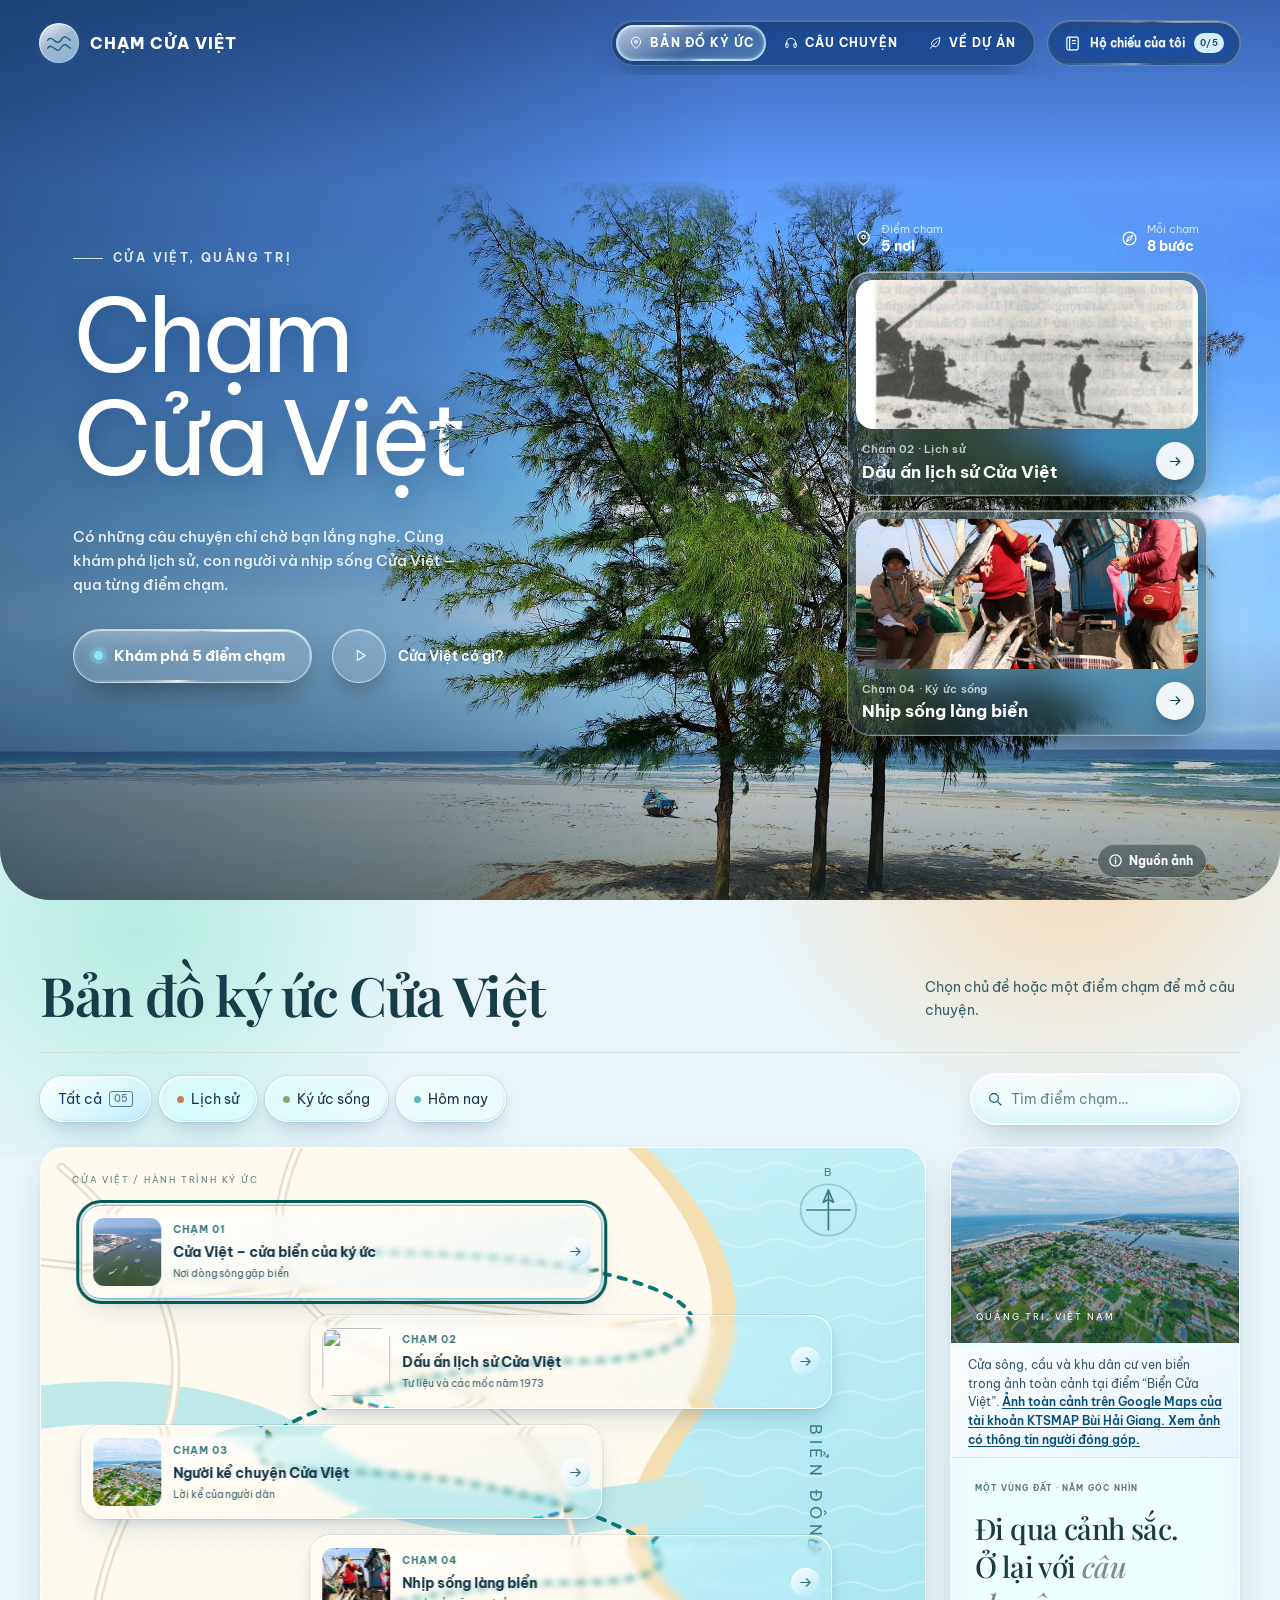
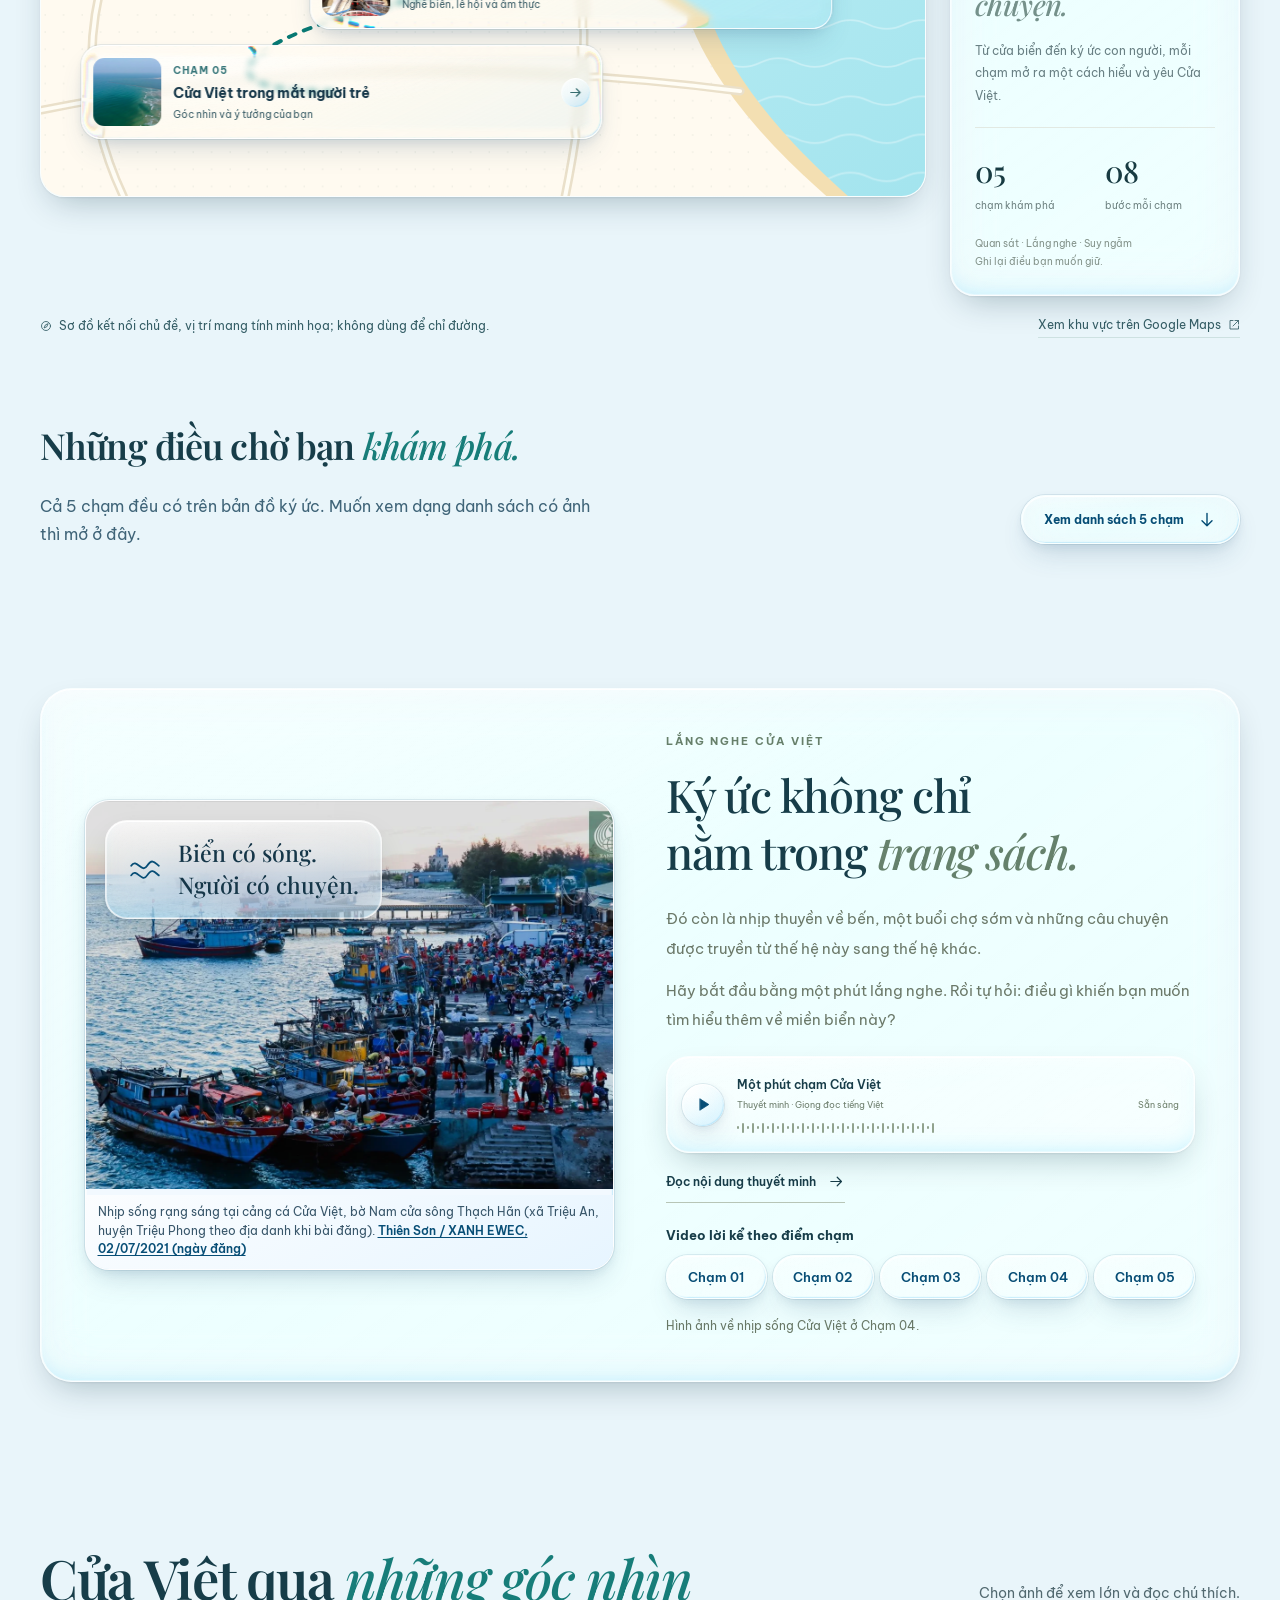
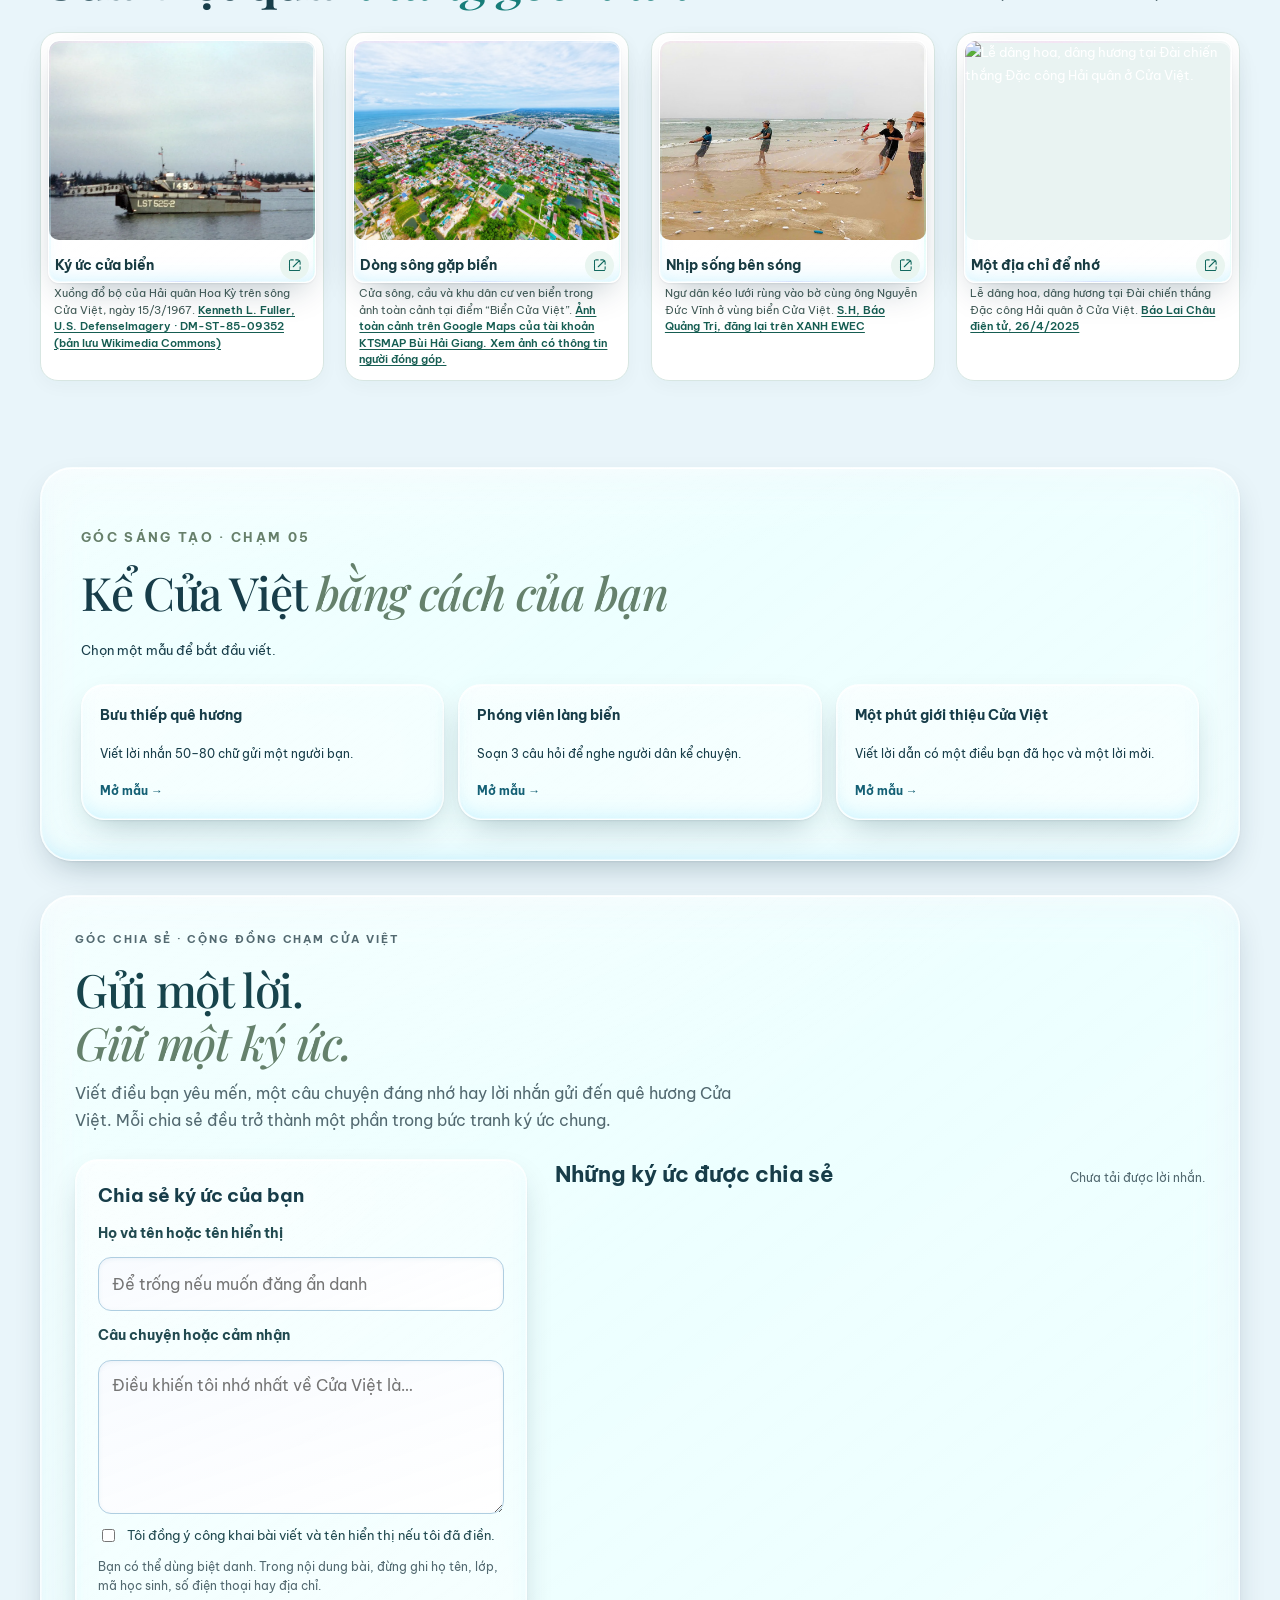
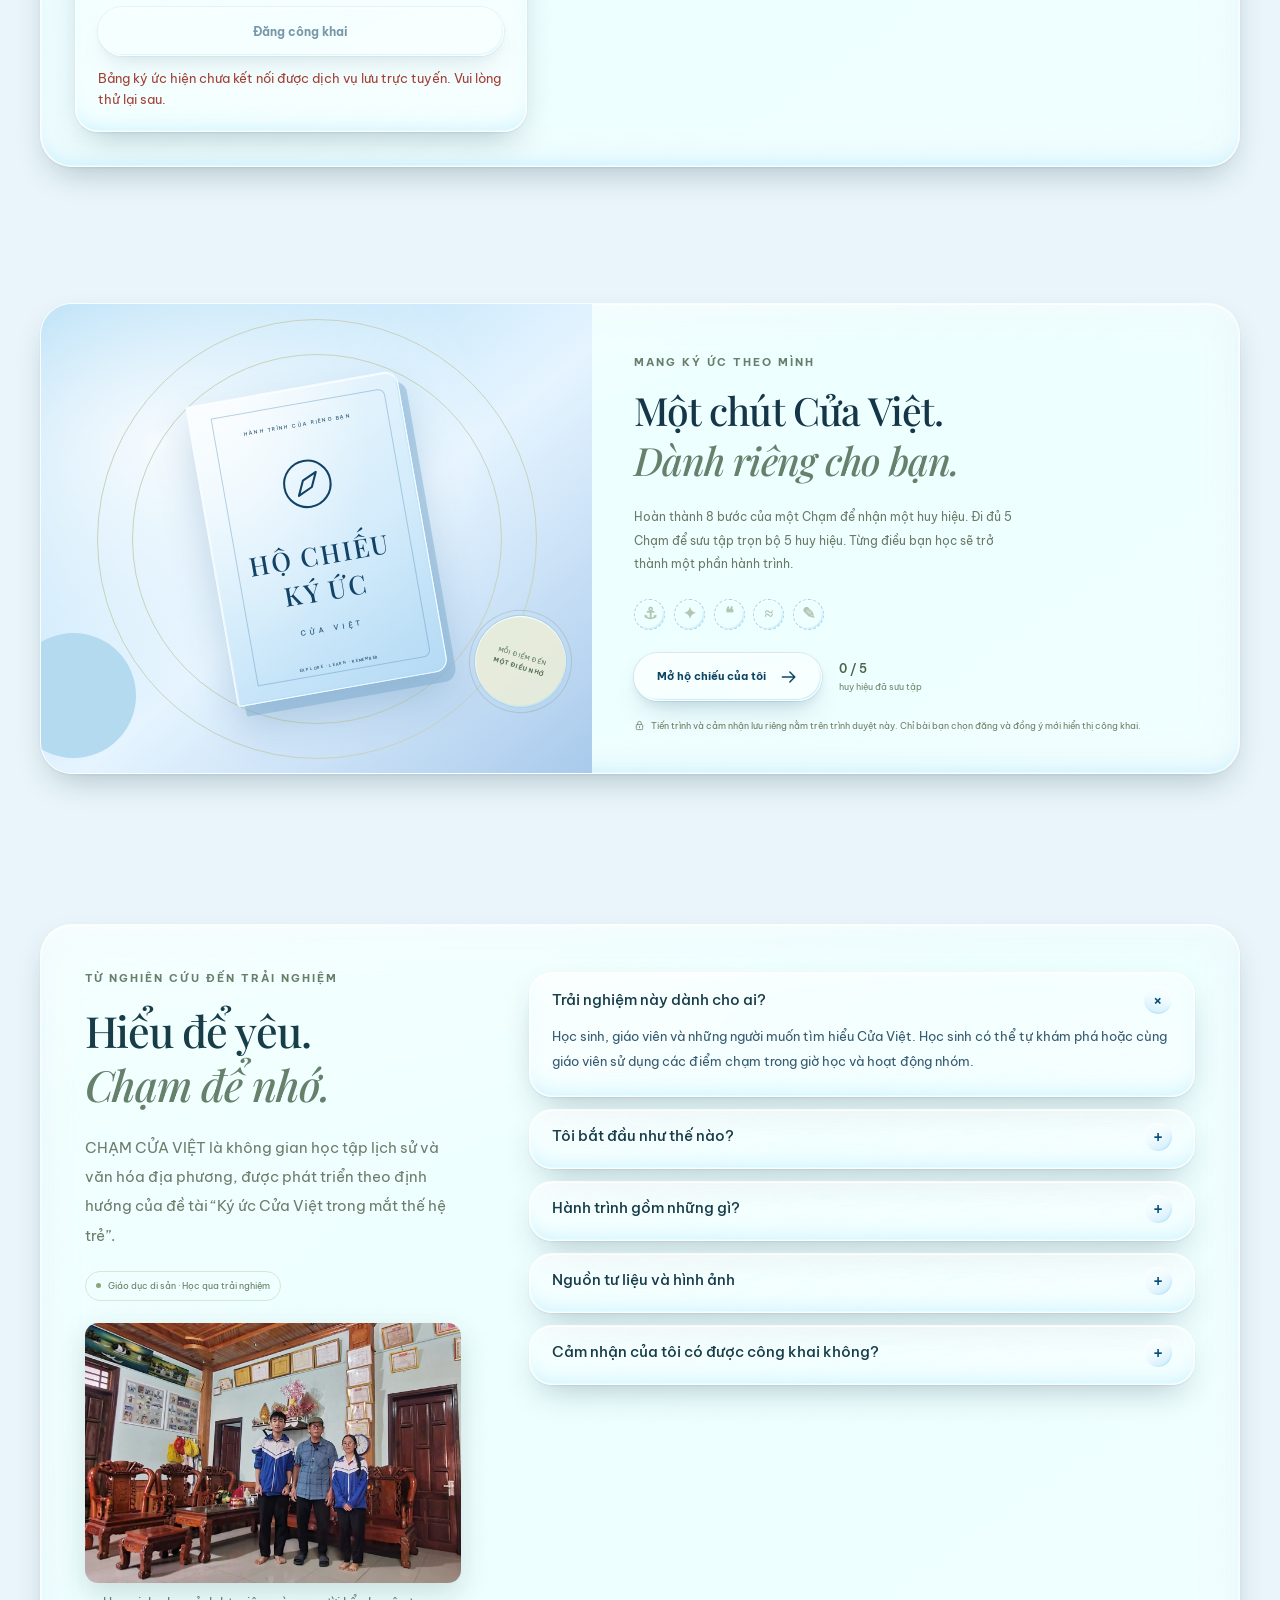
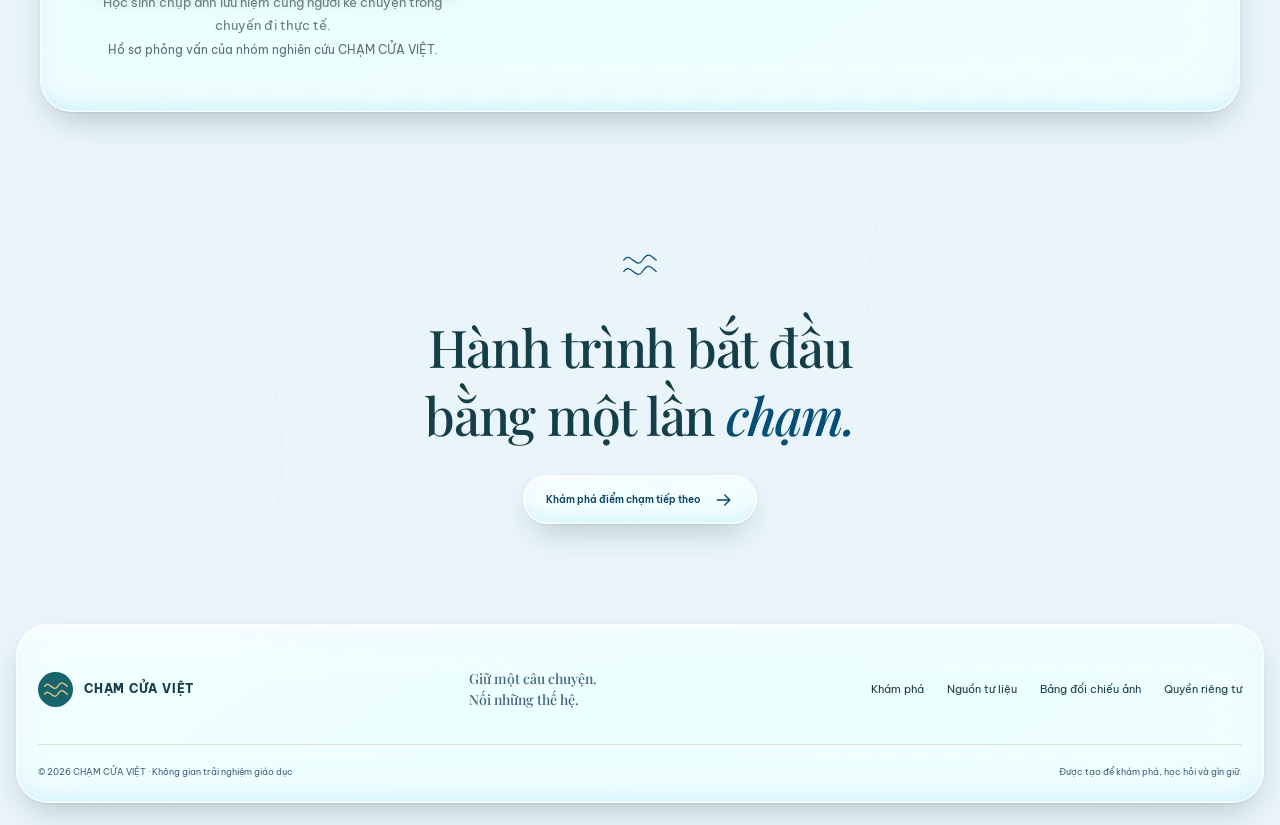
==== commit 15f3e26b: "Thanh trên: menu dồn sang phải cạnh nút Hộ chiếu (giống mẫu) Co-Authored-By: Claude Opus 5.5 <norepl" ====
--- a/index.html
+++ b/index.html
@@ -29,7 +29,7 @@
   <link rel="stylesheet" href="photo-credits.css?v=4">
   <link rel="stylesheet" href="presentation.css?v=22">
   <link rel="stylesheet" href="visual-tuning.css?v=2">
-  <link rel="stylesheet" href="liquid-glass.css?v=14">
+  <link rel="stylesheet" href="liquid-glass.css?v=15">
 </head>
 <body class="on-hero">
 <a class="skip-link" href="#main">Đến nội dung chính</a>
--- a/liquid-glass.css
+++ b/liquid-glass.css
@@ -2575,3 +2575,15 @@
     object-position: 66% 100%;
   }
 }
+
+/* Thanh trên (máy tính): menu dồn sang phải, đứng cạnh nút Hộ chiếu, giống mẫu */
+@media (min-width: 901px) {
+  .site-header .nav-wrap {
+    justify-content: flex-start;
+    gap: 12px;
+  }
+
+  .site-header .desktop-nav {
+    margin-left: auto;
+  }
+}
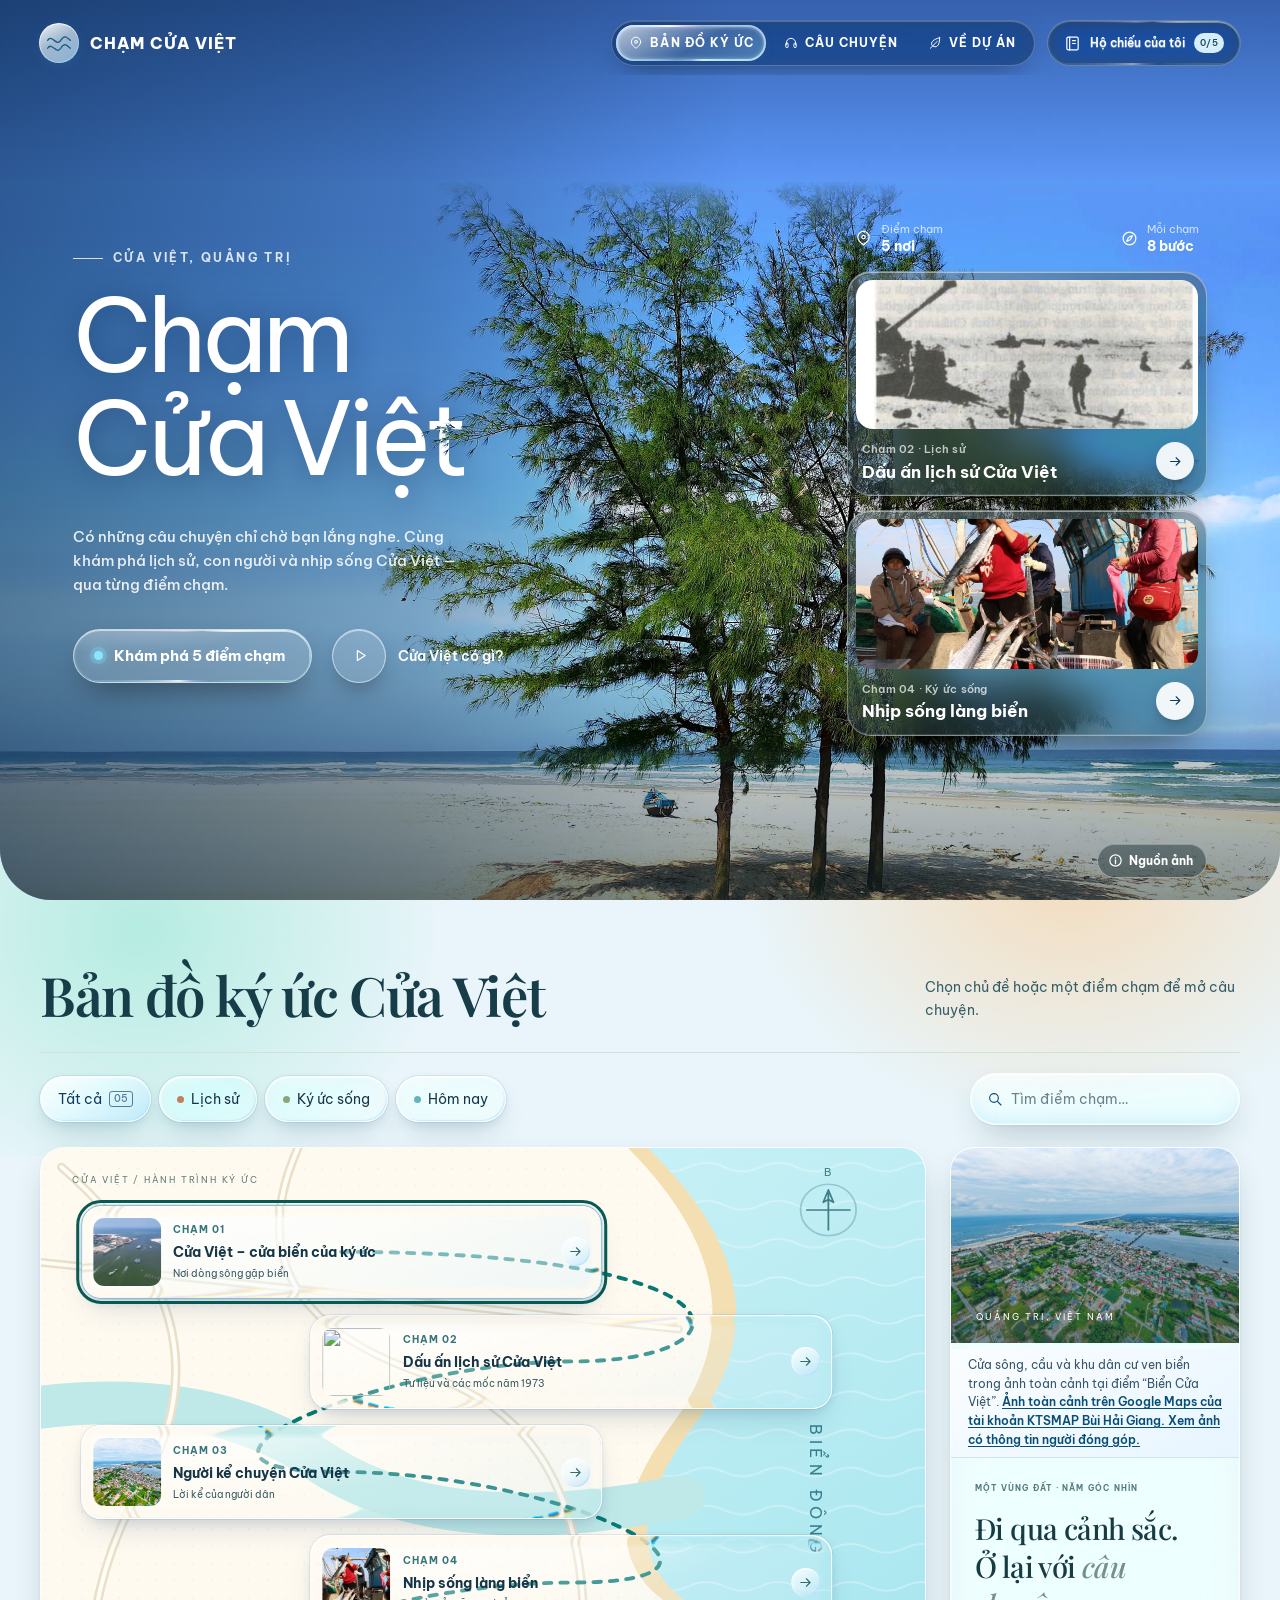
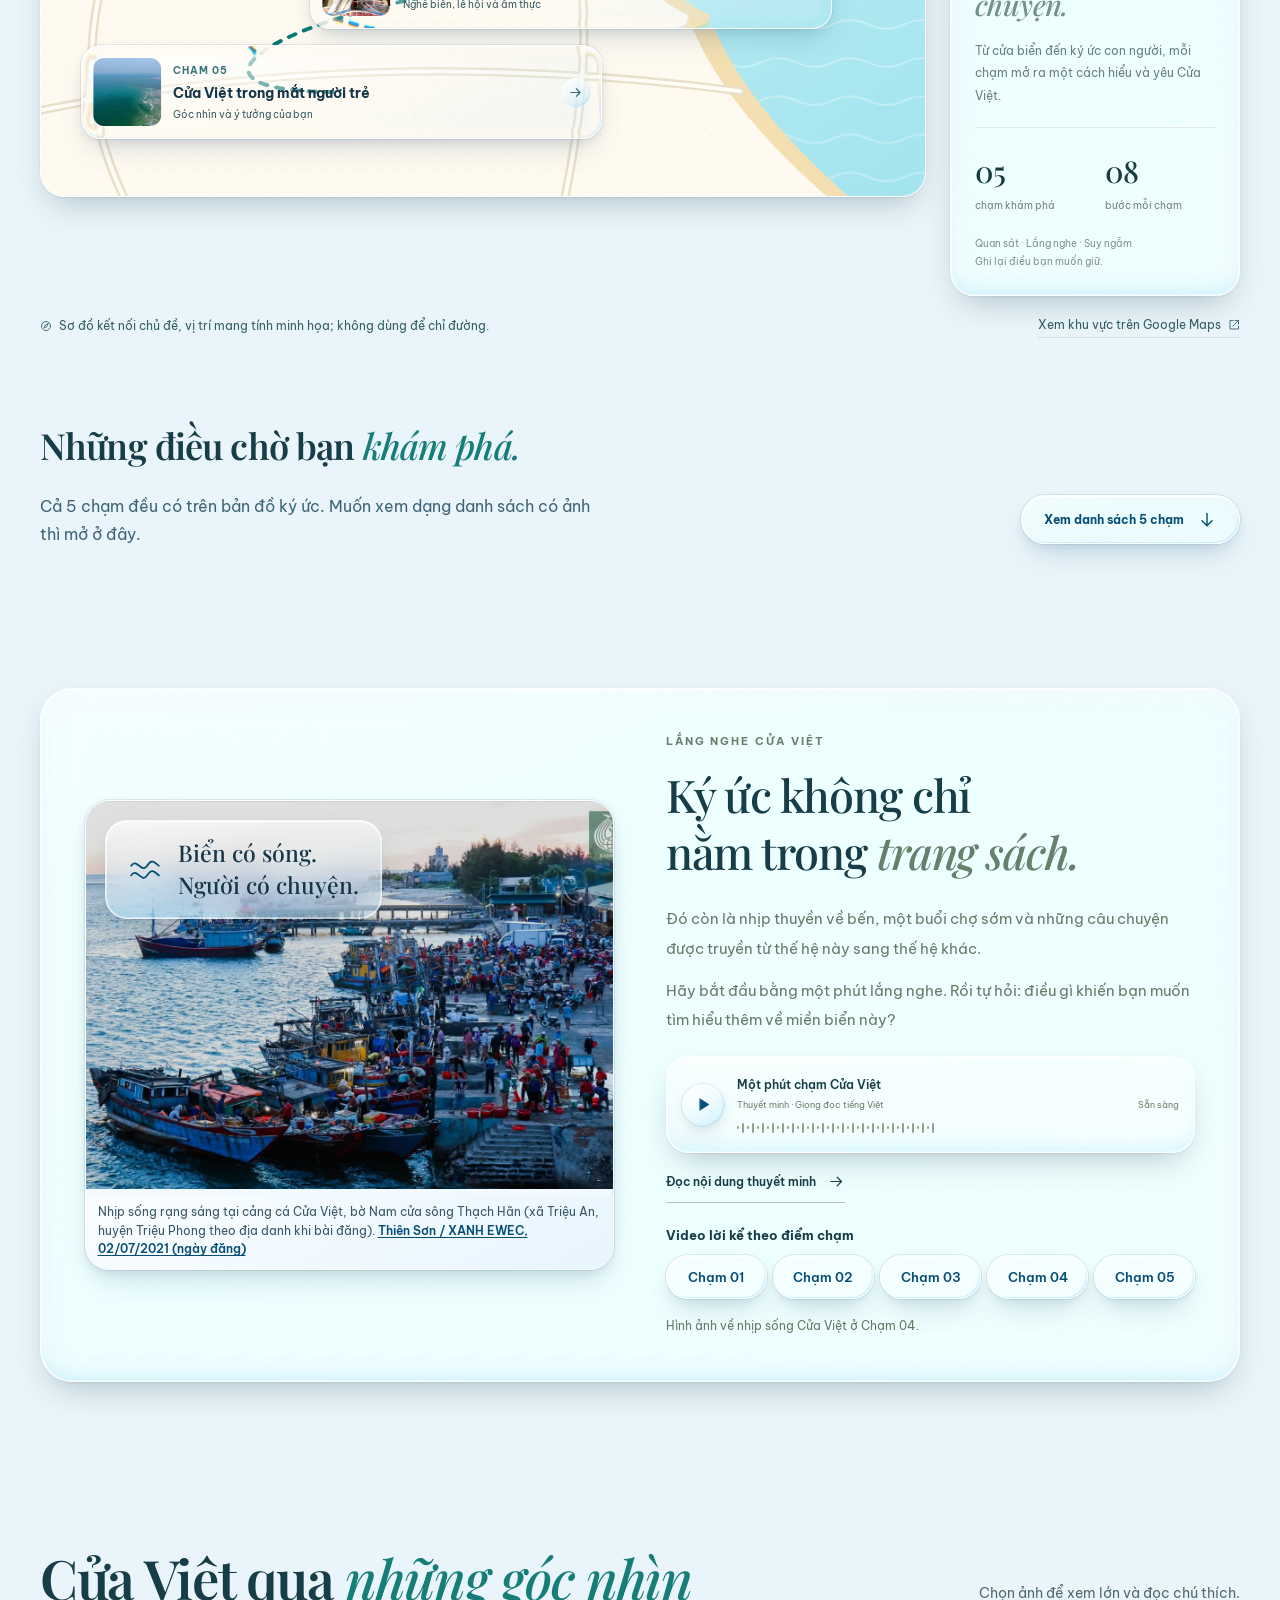
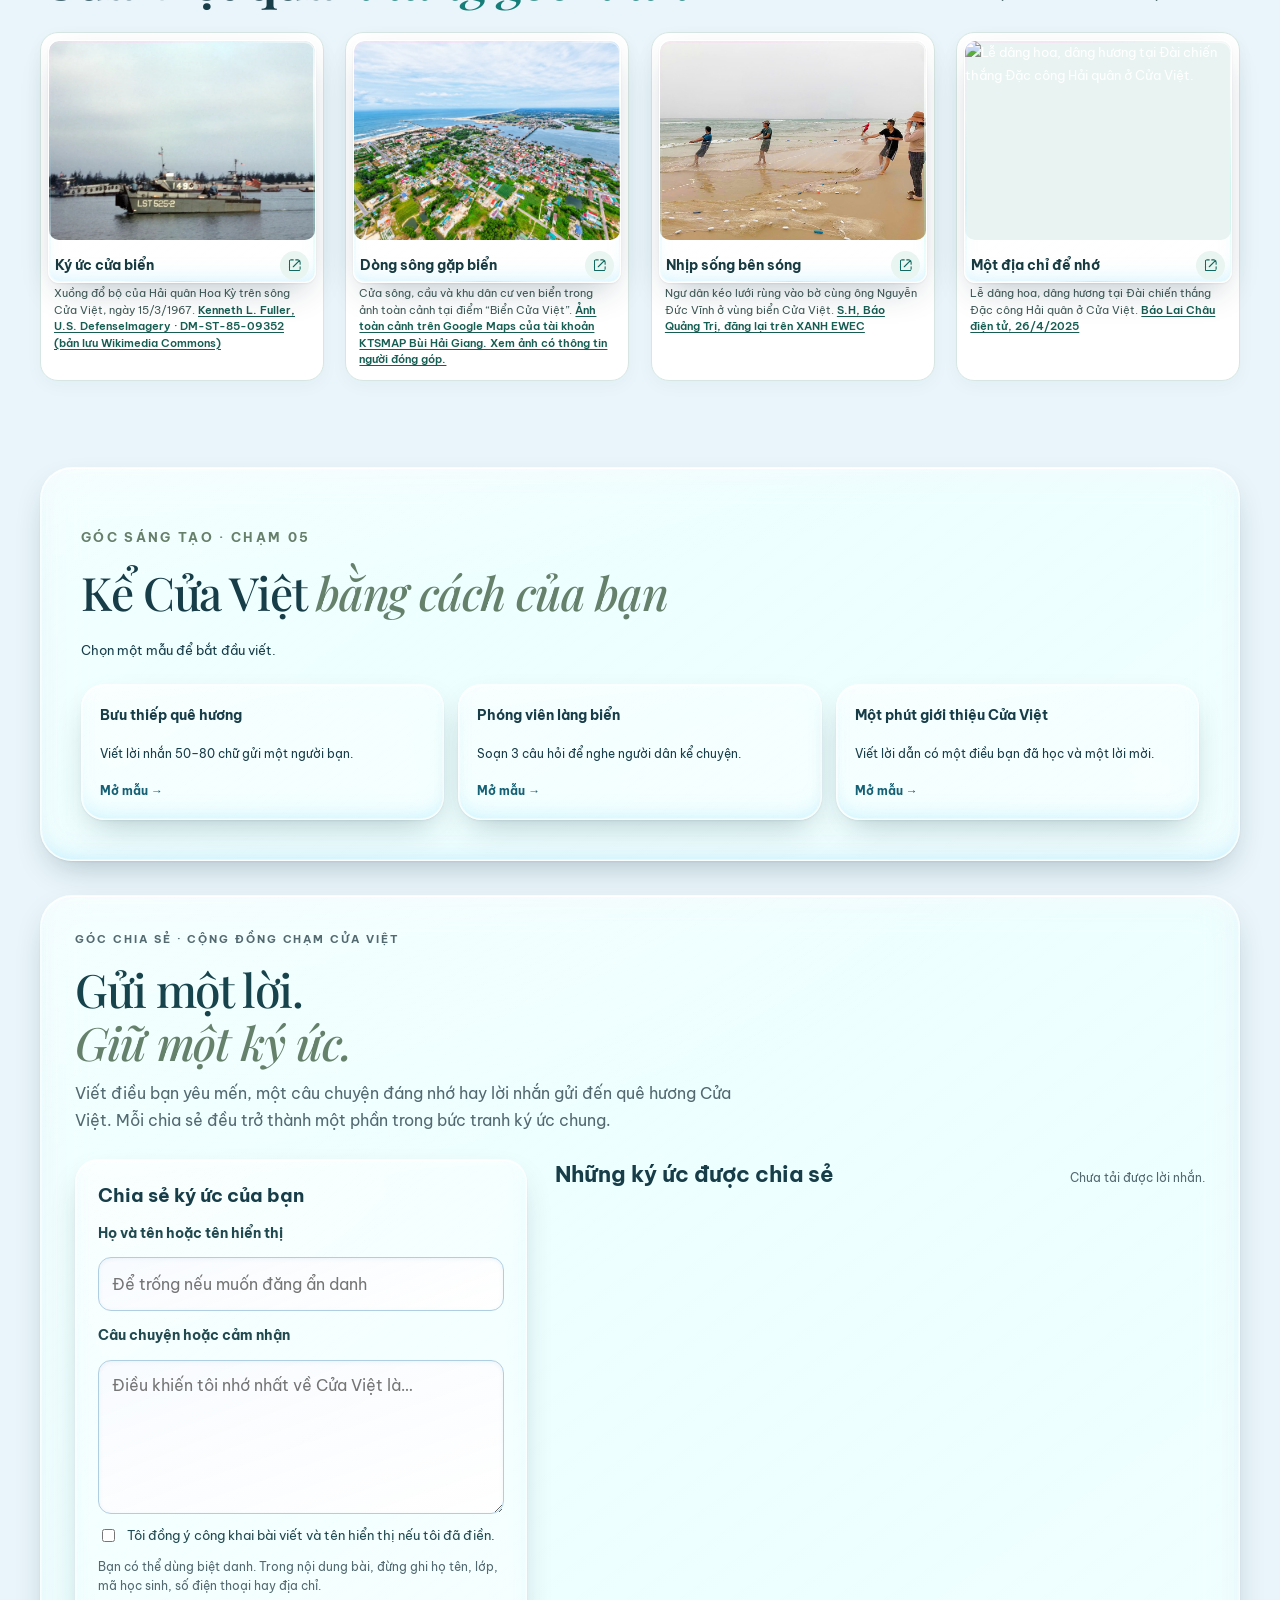
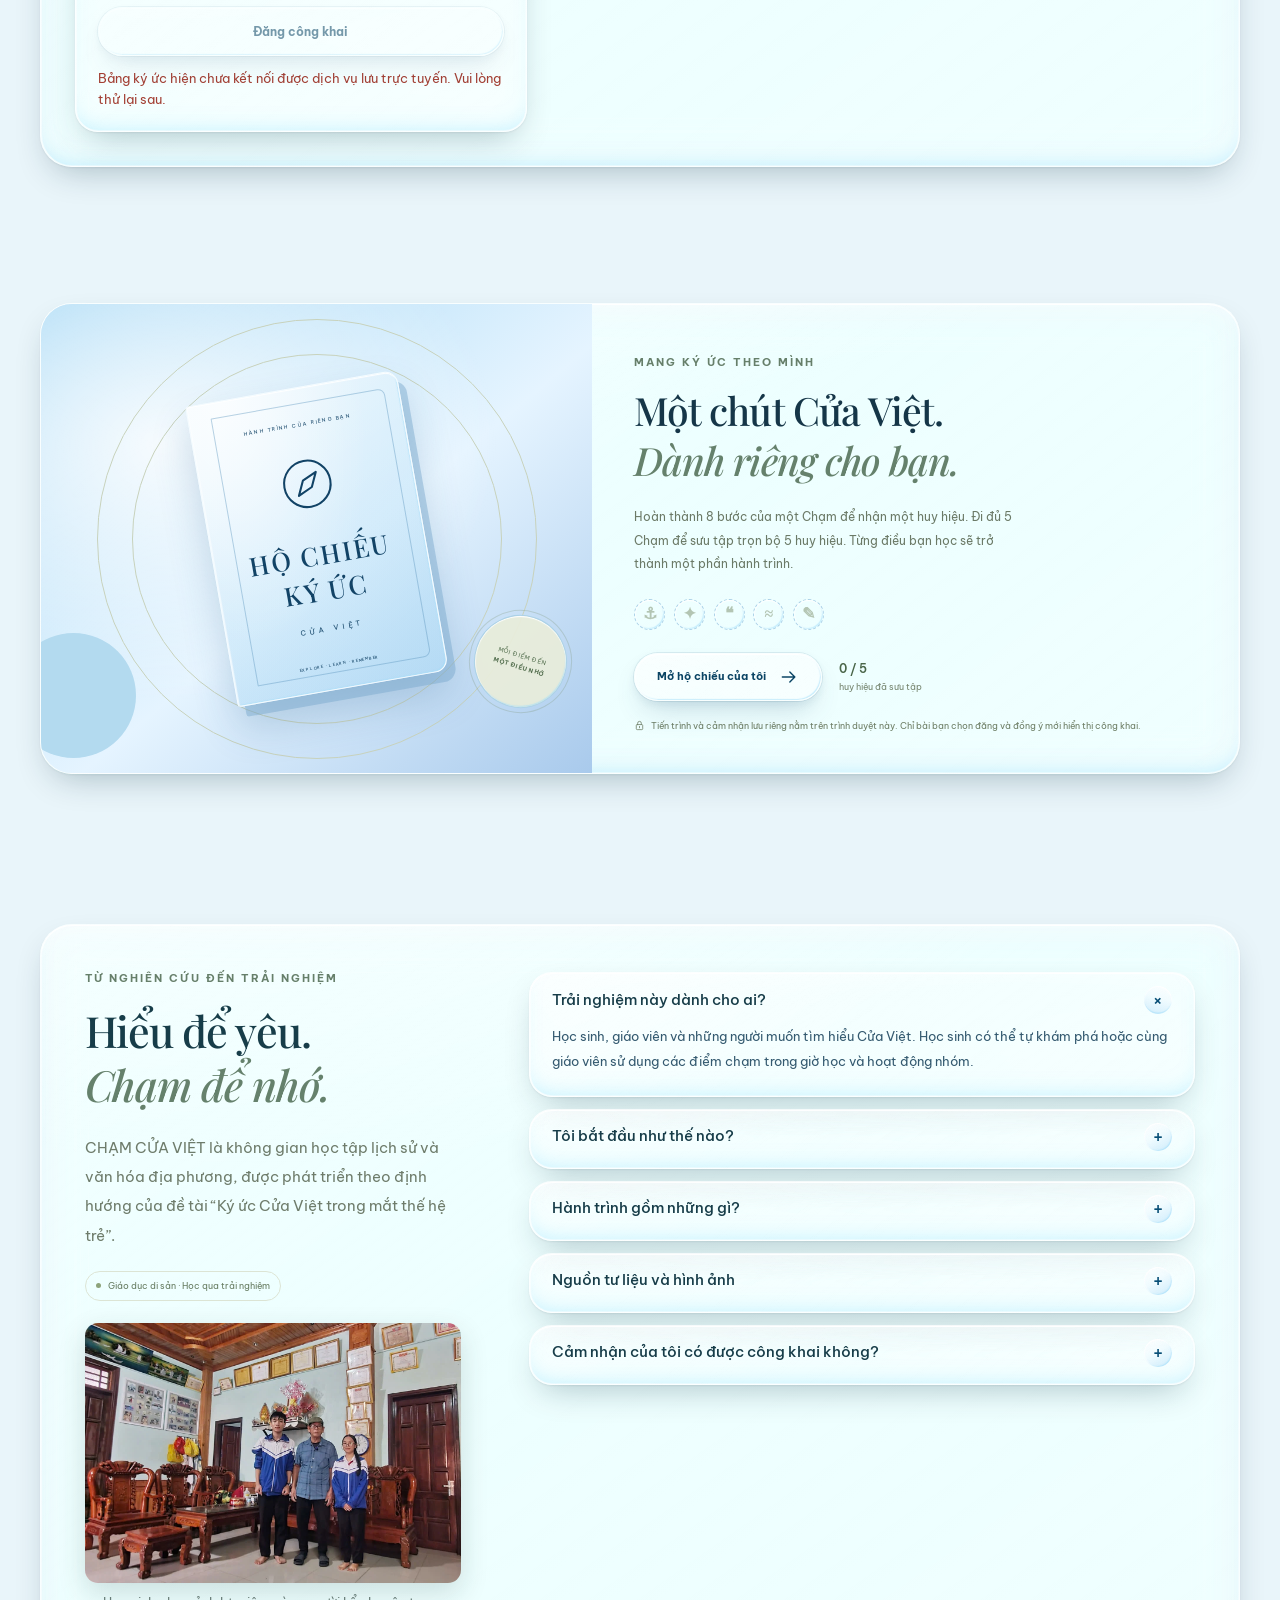
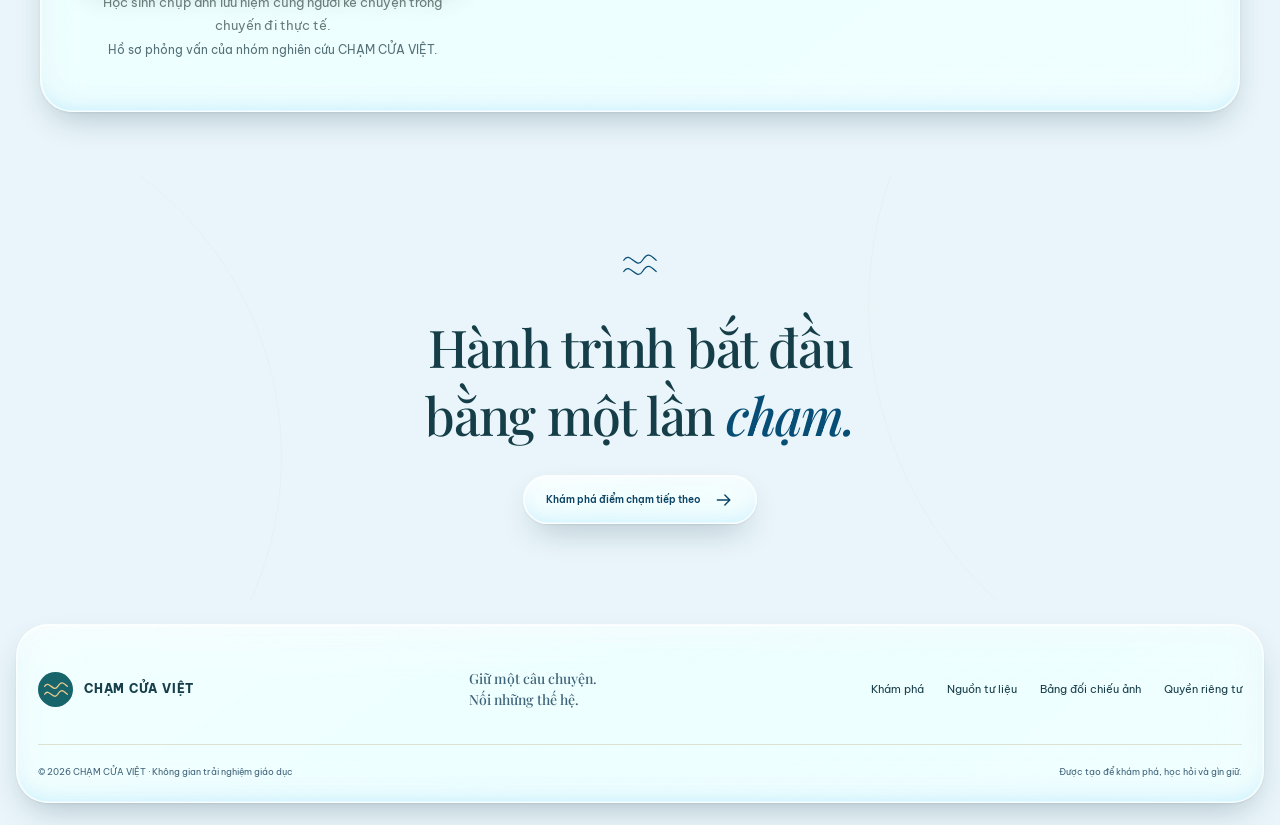
==== commit fad0d404: "Cuộn trang mượt hơn - Nền màu phía sau đứng yên (nền chuyển động bắt mọi tấm kính vẽ lại từng khung " ====
--- a/index.html
+++ b/index.html
@@ -29,7 +29,7 @@
   <link rel="stylesheet" href="photo-credits.css?v=4">
   <link rel="stylesheet" href="presentation.css?v=22">
   <link rel="stylesheet" href="visual-tuning.css?v=2">
-  <link rel="stylesheet" href="liquid-glass.css?v=15">
+  <link rel="stylesheet" href="liquid-glass.css?v=16">
 </head>
 <body class="on-hero">
 <a class="skip-link" href="#main">Đến nội dung chính</a>
@@ -213,7 +213,7 @@
 <script defer src="navigation.js?v=20261127-poster"></script>
 <script defer src="presentation.js?v=1"></script>
 <script defer src="glass-refraction.js?v=1"></script>
-<script defer src="liquid-glass-fx.js?v=2"></script>
+<script defer src="liquid-glass-fx.js?v=3"></script>
 <script defer src="home-ui.js?v=5"></script>
   <!-- Thống kê riêng tư: không chạy nếu chưa cấu hình Umami -->
   <script defer src="analytics-config.js?v=2"></script>
--- a/liquid-glass.css
+++ b/liquid-glass.css
@@ -2587,3 +2587,35 @@
     margin-left: auto;
   }
 }
+
+/* ==========================================================================
+   Hiệu năng cuộn trang
+   - Nền màu phía sau đứng yên: nếu nền chuyển động, mọi tấm kính phải vẽ lại
+     ở từng khung hình, gây giật khi cuộn.
+   - Nền được ghim cố định và tách lớp riêng để trình duyệt không vẽ lại.
+   ========================================================================== */
+body::before {
+  animation: none;
+  transform: translateZ(0);
+}
+
+
+
+/* Kính lồng trong kính: tấm bên trong không cần làm mờ thêm (tấm ngoài đã mờ),
+   bỏ đi giúp cuộn mượt hơn nhiều mà nhìn gần như không khác. */
+:is(.story-layout, .creative-launch, .community-section, .passport-banner, .about-section,
+    .footer, .journey-editorial, .map-canvas) :is(*, *::before, *::after) {
+  -webkit-backdrop-filter: none;
+  backdrop-filter: none;
+}
+
+:root {
+  --lg-blur-panel: 20px;
+}
+
+/* Hiệu ứng trượt vào khi cuộn: bỏ trên các tấm kính (vừa trượt vừa làm mờ nền rất nặng),
+   chỉ giữ cho chữ và ảnh. */
+:is(.point-card, .journey-editorial, .map-canvas, .passport-banner, .about-accordions details,
+    .creation-options button, .closing .btn, .new-gallery button)[data-reveal-entry] {
+  animation: none !important;
+}
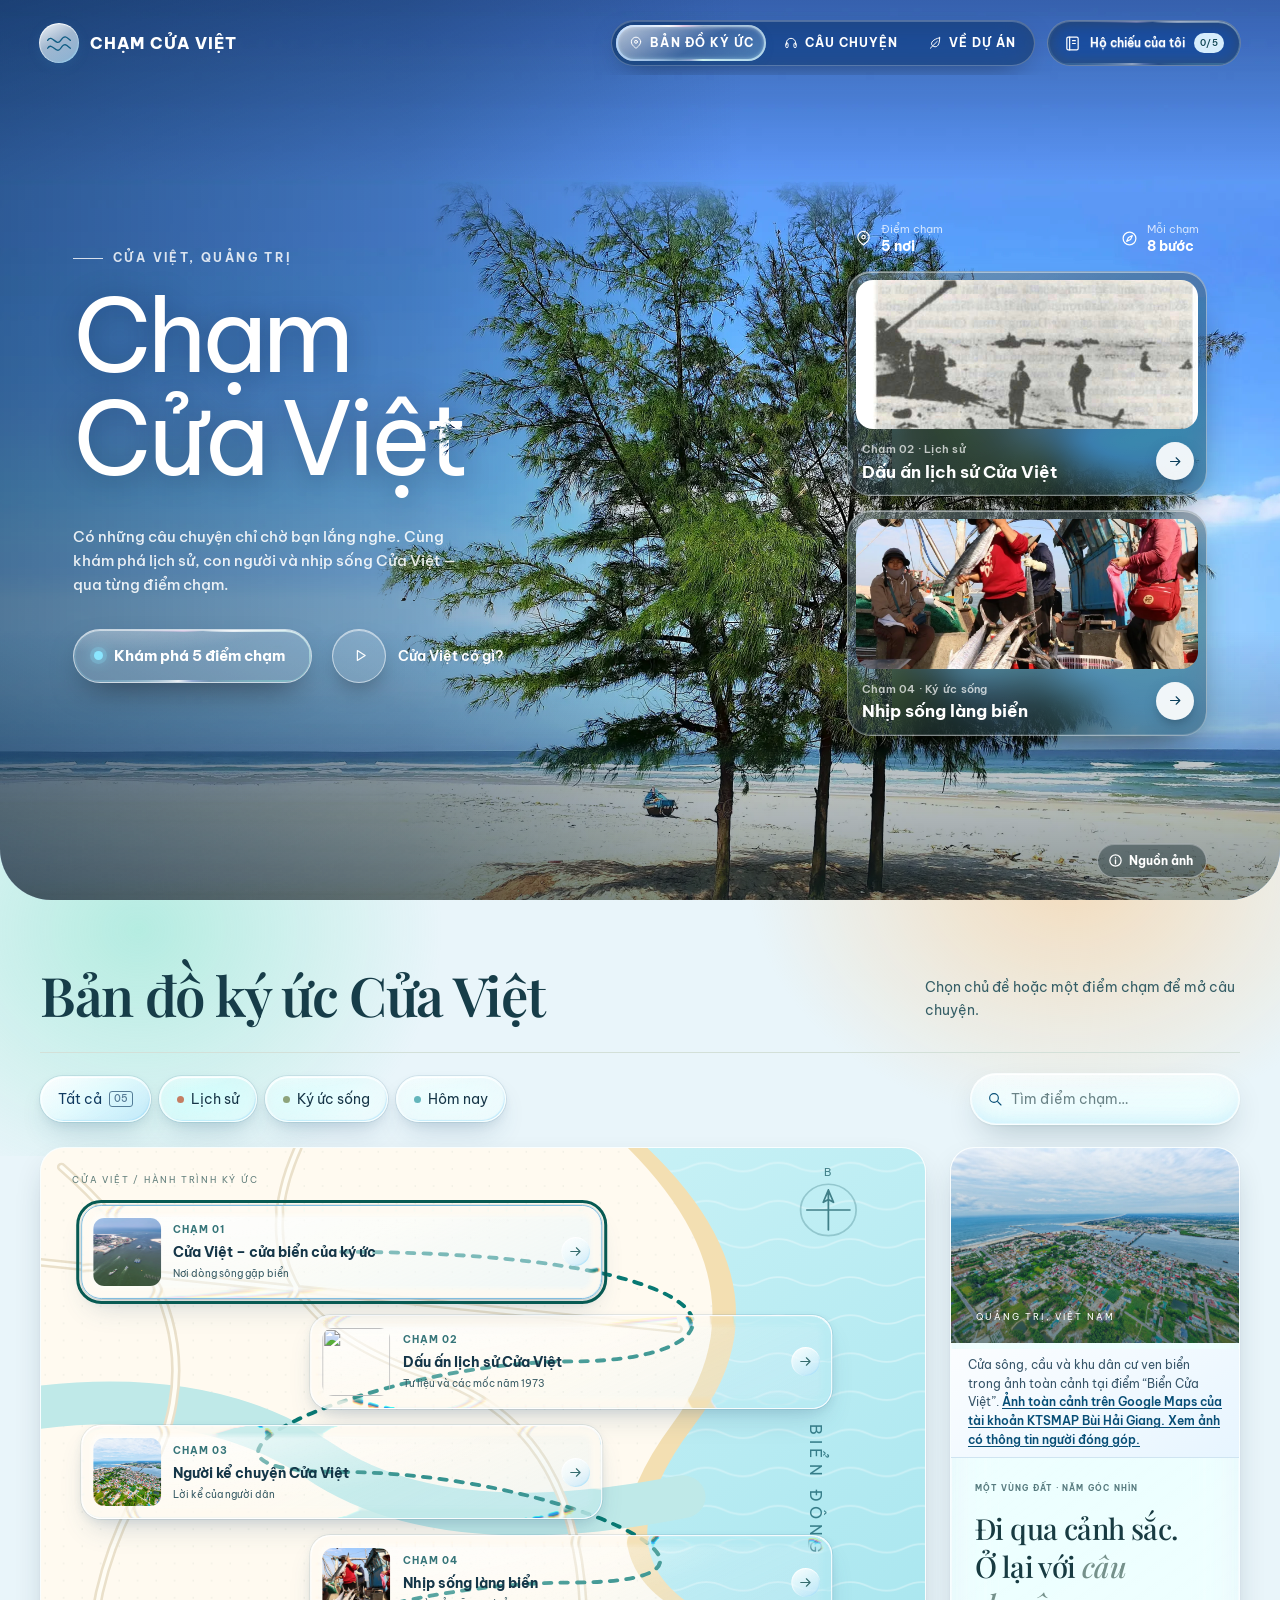
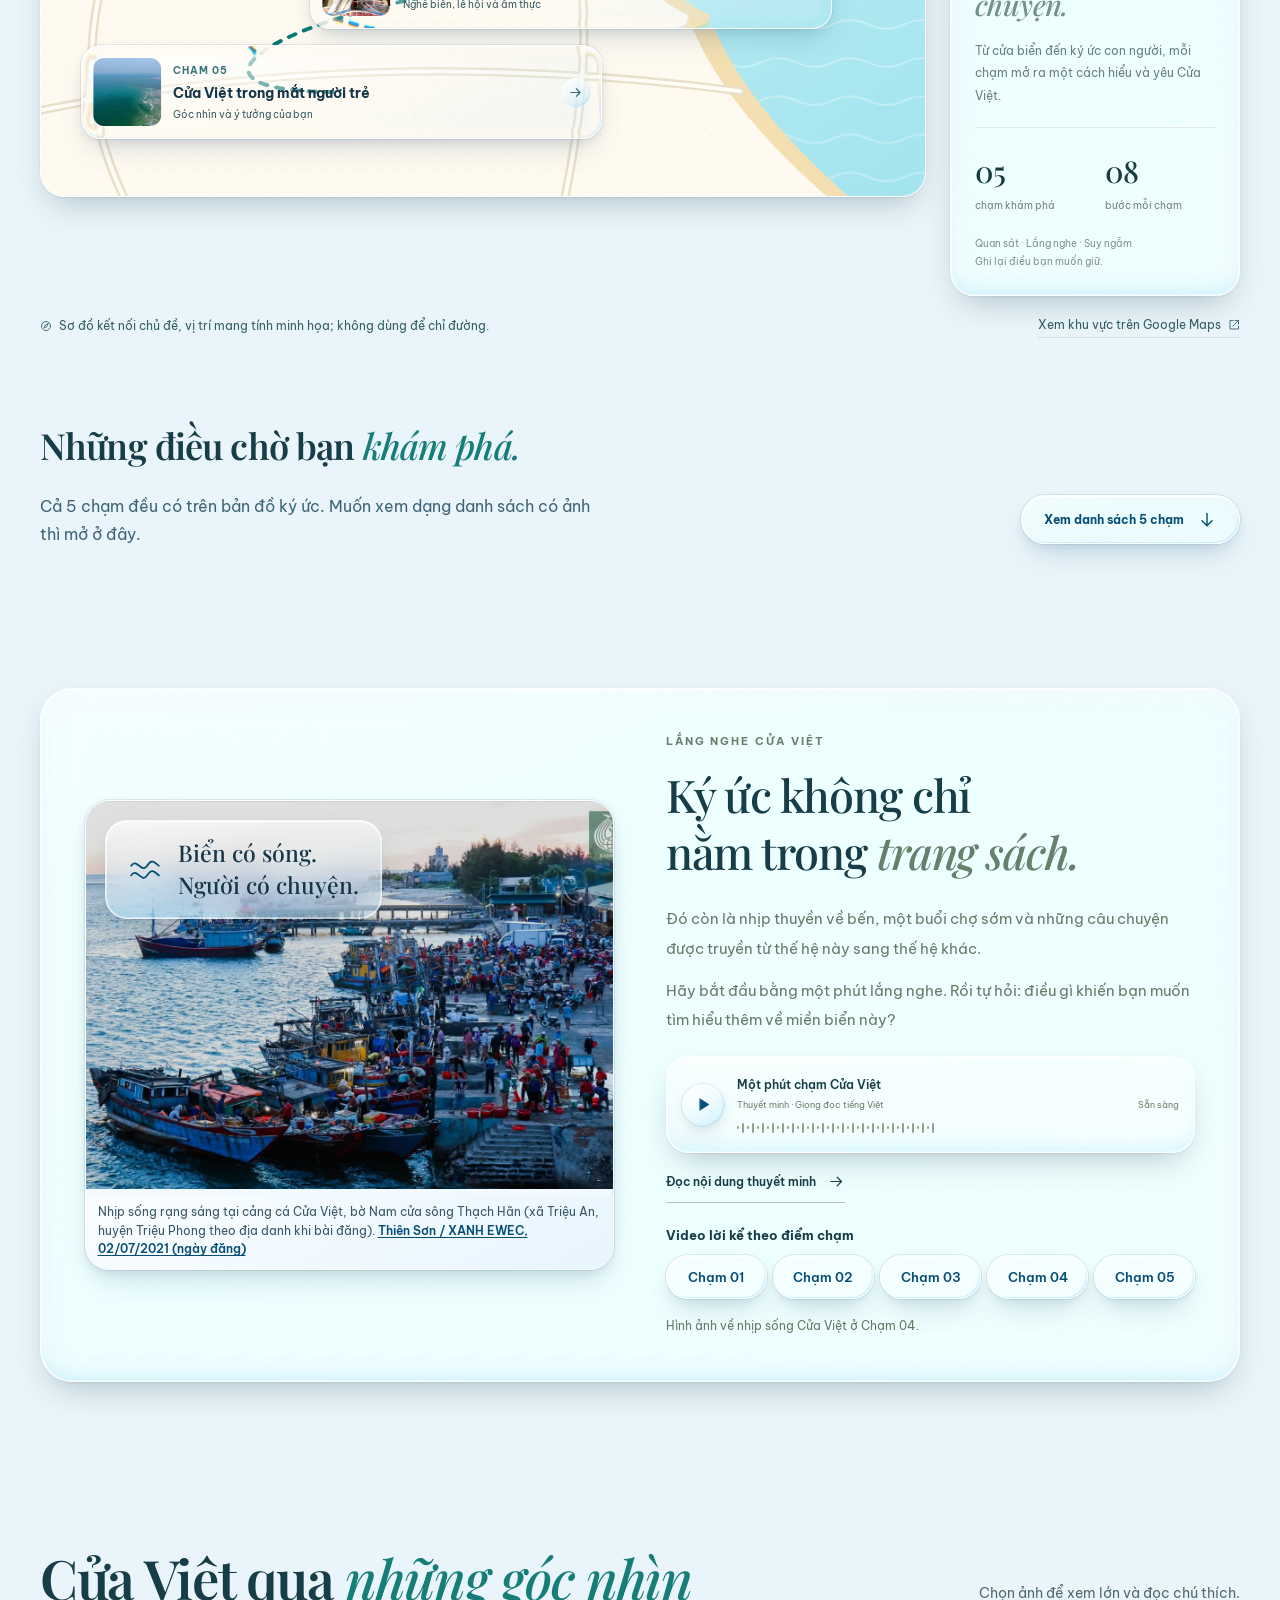
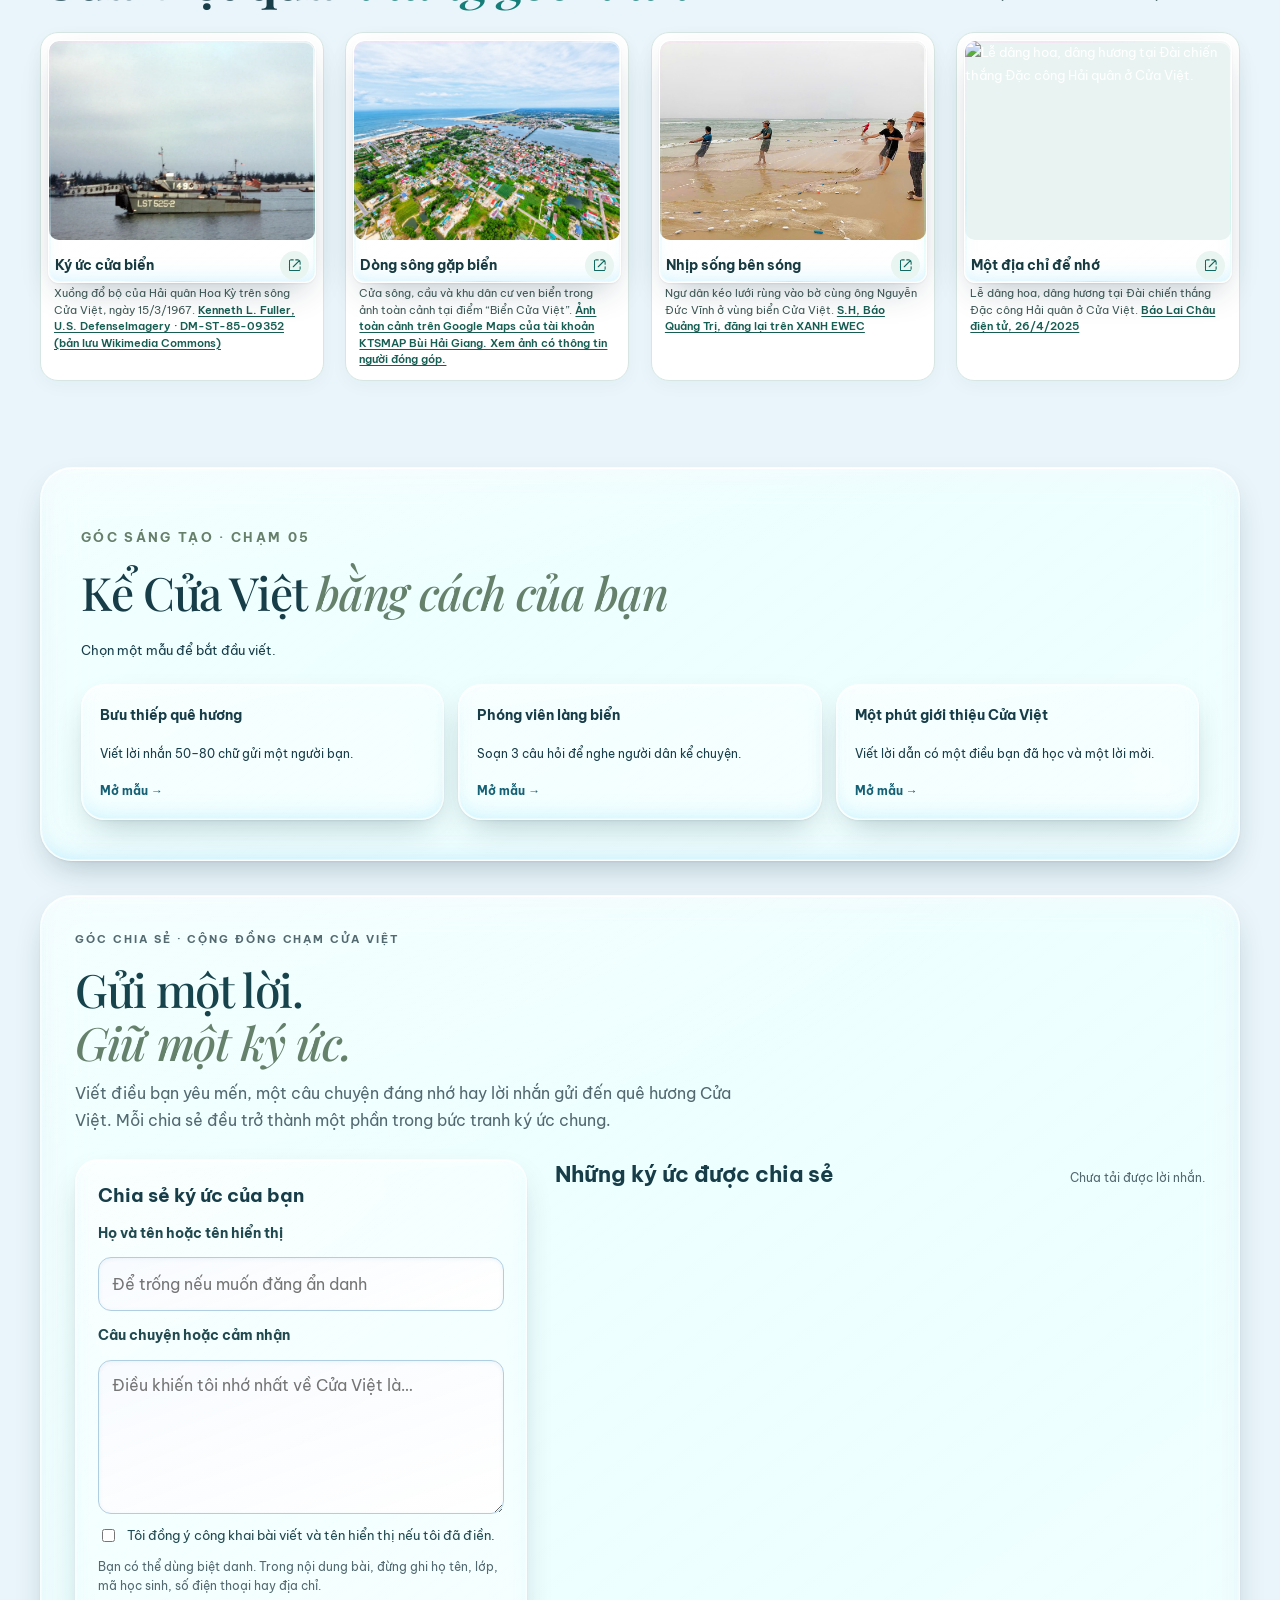
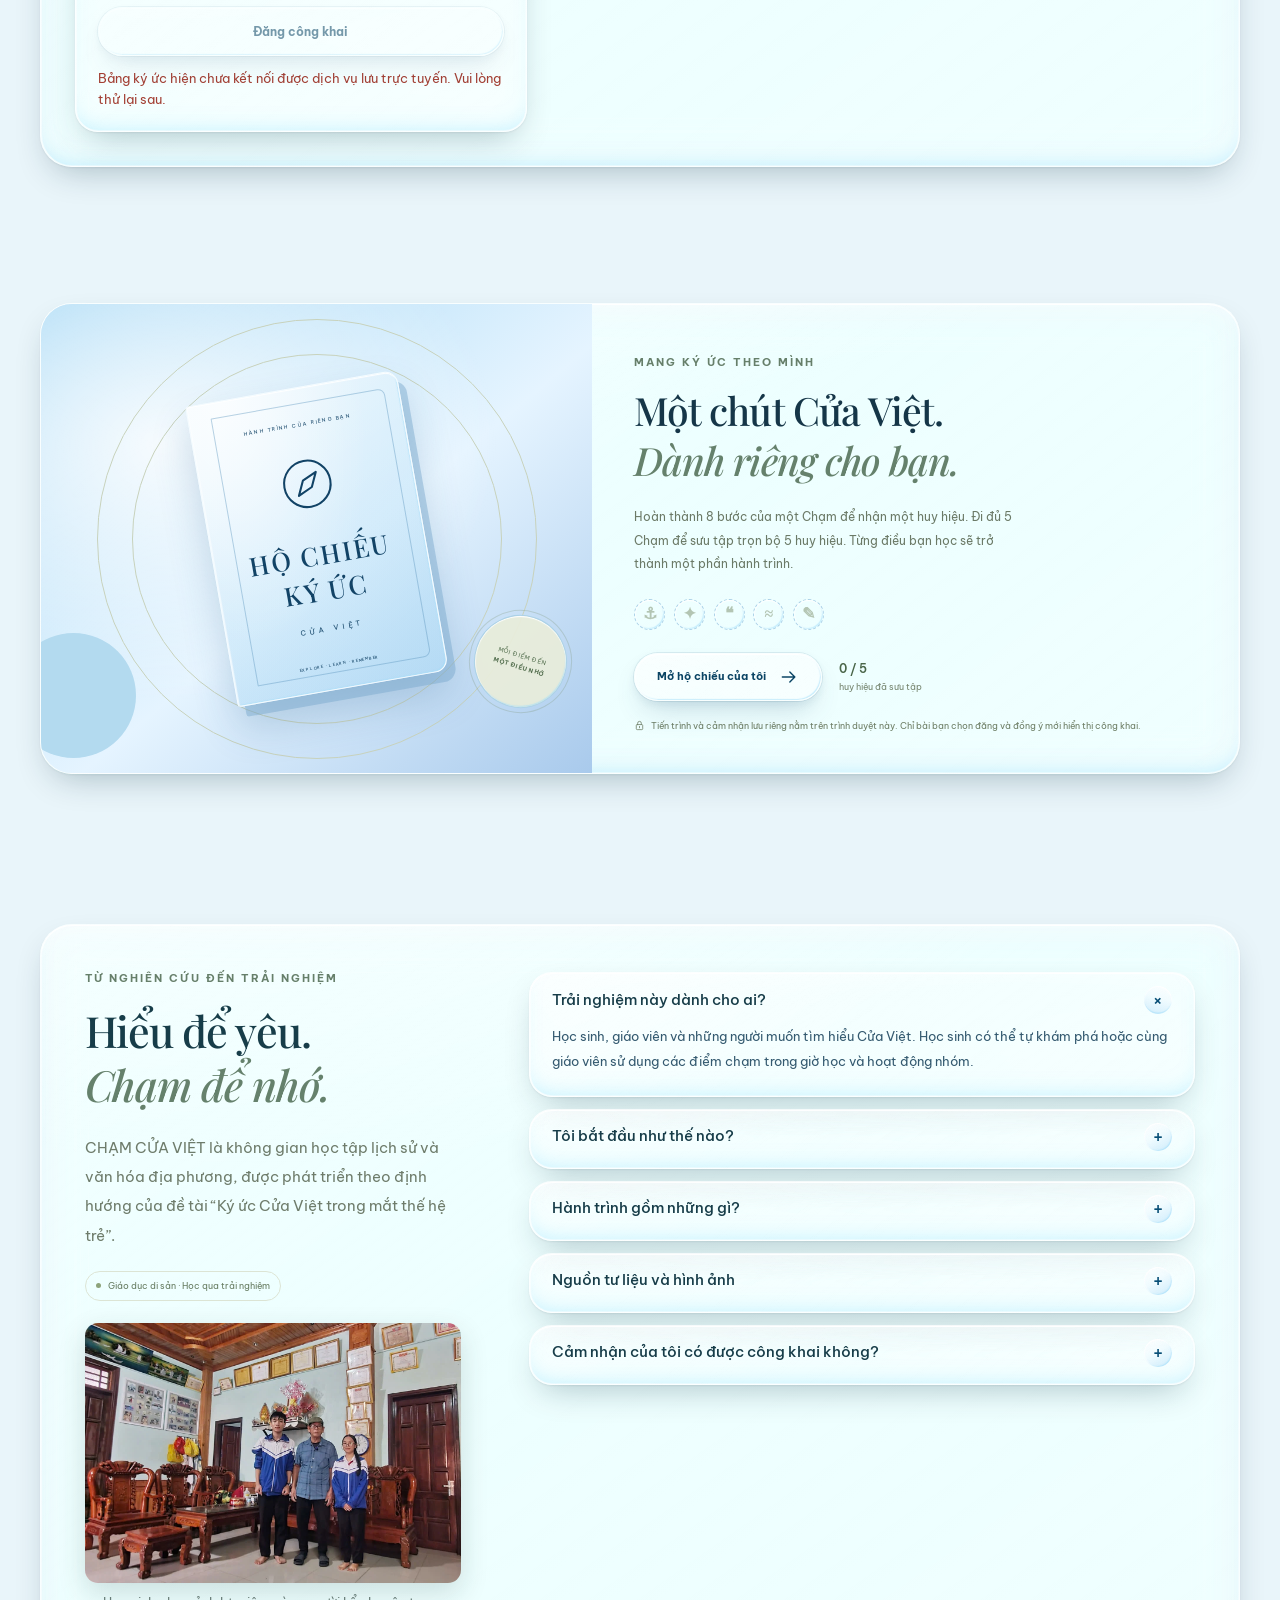
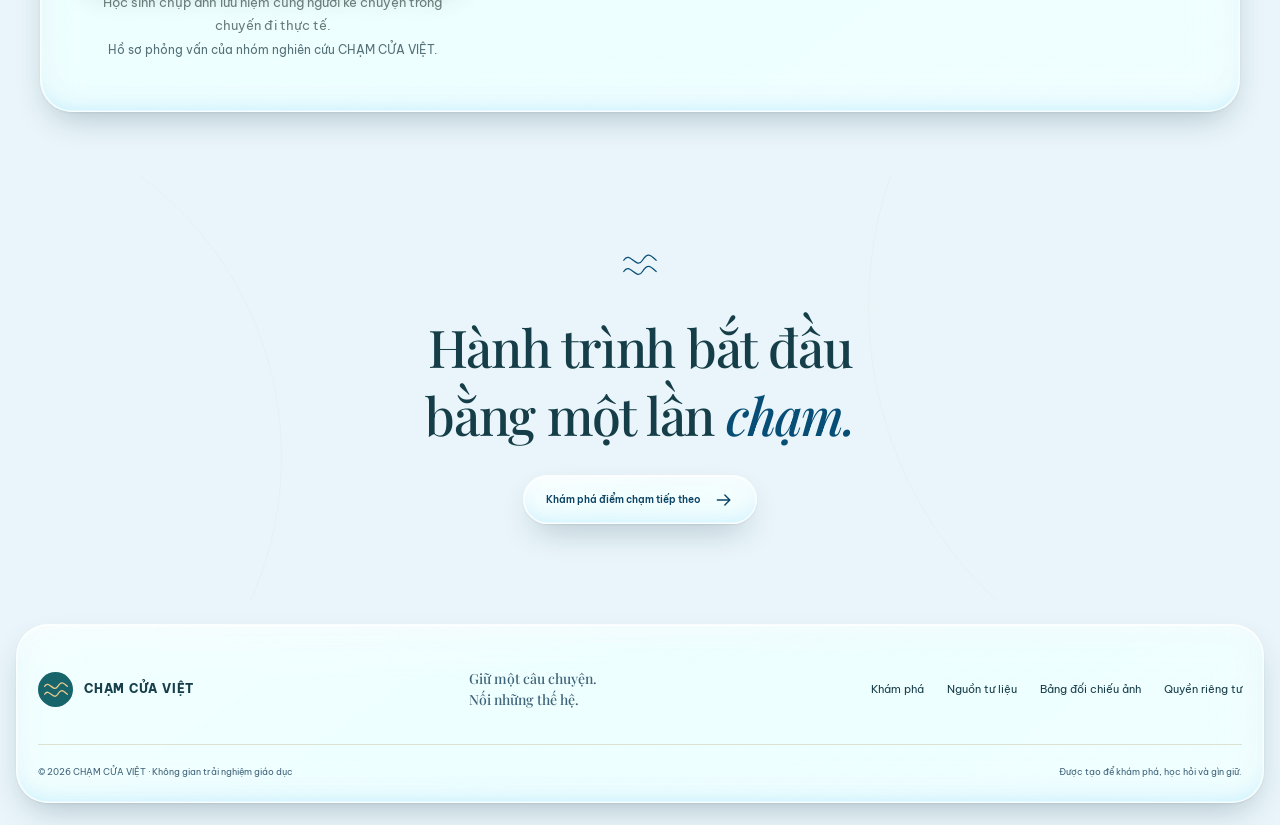
==== commit 95ffa65a: "Đầu trang: hiệu ứng rê chuột (ảnh và rặng cây trượt theo tạo chiều sâu, thẻ kính nghiêng, nút sáng l" ====
--- a/index.html
+++ b/index.html
@@ -29,7 +29,7 @@
   <link rel="stylesheet" href="photo-credits.css?v=4">
   <link rel="stylesheet" href="presentation.css?v=22">
   <link rel="stylesheet" href="visual-tuning.css?v=2">
-  <link rel="stylesheet" href="liquid-glass.css?v=16">
+  <link rel="stylesheet" href="liquid-glass.css?v=17">
 </head>
 <body class="on-hero">
 <a class="skip-link" href="#main">Đến nội dung chính</a>
@@ -68,8 +68,8 @@
 <main id="main">
 <section class="hero hero-v2" id="home" aria-labelledby="hero-heading">
   <figure class="cover-frame">
-    <div class="cover-image"><img class="hero-photo" src="assets/hero-phi-lao-nen.webp?v=5" alt="Rặng phi lao bên bãi biển Cửa Việt dưới trời xanh" fetchpriority="high" width="4000" height="1800"></div>
-    <img class="hero-fg" src="assets/hero-phi-lao-cay.webp?v=6" alt="" aria-hidden="true" width="4000" height="1800" decoding="async">
+    <div class="cover-image"><img class="hero-photo" src="assets/hero-phi-lao-nen.webp?v=6" alt="Rặng phi lao bên bãi biển Cửa Việt dưới trời xanh" fetchpriority="high" width="4000" height="1800"></div>
+    <img class="hero-fg" src="assets/hero-phi-lao-cay.webp?v=7" alt="" aria-hidden="true" width="4000" height="1800" decoding="async">
     <button class="hero-credit-toggle" type="button" aria-expanded="false" aria-controls="hero-credit"><svg viewBox="0 0 24 24" width="15" height="15" aria-hidden="true"><circle cx="12" cy="12" r="9" fill="none" stroke="currentColor" stroke-width="2"/><path d="M12 11v6M12 7.6v.2" fill="none" stroke="currentColor" stroke-width="2.2" stroke-linecap="round"/></svg>Nguồn ảnh</button>
     <figcaption id="hero-credit"><a class="photo-credit" href="#cham-5">Rặng phi lao ở bãi biển Cửa Việt · Chạm 05 <span aria-hidden="true">↗</span></a></figcaption>
   </figure>
@@ -214,7 +214,7 @@
 <script defer src="presentation.js?v=1"></script>
 <script defer src="glass-refraction.js?v=1"></script>
 <script defer src="liquid-glass-fx.js?v=3"></script>
-<script defer src="home-ui.js?v=5"></script>
+<script defer src="home-ui.js?v=6"></script>
   <!-- Thống kê riêng tư: không chạy nếu chưa cấu hình Umami -->
   <script defer src="analytics-config.js?v=2"></script>
   <script defer src="analytics.js?v=2"></script>
--- a/liquid-glass.css
+++ b/liquid-glass.css
@@ -2619,3 +2619,45 @@
     .creation-options button, .closing .btn, .new-gallery button)[data-reveal-entry] {
   animation: none !important;
 }
+
+/* Hiệu ứng rê chuột ở đầu trang */
+.hero.hero-v2 :is(.hero-photo, .hero-fg) {
+  transform-origin: 50% 100%;
+  will-change: transform;
+}
+
+.hero.hero-v2 .hero-side {
+  perspective: 900px;
+}
+
+.hero.hero-v2 .hero-card {
+  transform: rotateX(var(--tilt-x, 0deg)) rotateY(var(--tilt-y, 0deg));
+  transform-style: preserve-3d;
+  transition:
+    transform .5s cubic-bezier(.2, .8, .2, 1),
+    translate .45s var(--lg-spring), box-shadow .35s, background .3s;
+}
+
+.hero.hero-v2 .hero-card:hover {
+  transition:
+    transform .12s linear,
+    translate .45s var(--lg-spring), box-shadow .35s, background .3s;
+}
+
+/* Nút chính hơi phồng và sáng lên khi rê chuột */
+@media (hover: hover) {
+  .hero.hero-v2 .hero-actions .hero-cta:hover {
+    scale: 1.04;
+    box-shadow: inset 0 1px 0 rgb(255 255 255 / .7), 0 0 0 6px rgb(255 255 255 / .08), 0 18px 40px -14px rgb(0 0 0 / .6);
+  }
+
+  .hero.hero-v2 .hero-actions .hero-cta:hover .hero-dot {
+    background: #fff;
+  }
+}
+
+/* Màu đã được chỉnh sẵn trong ảnh: bỏ bộ lọc để rê chuột và cuộn nhẹ hơn */
+.hero.hero-v2 .cover-frame .hero-photo,
+.hero.hero-v2 .hero-fg {
+  filter: none;
+}
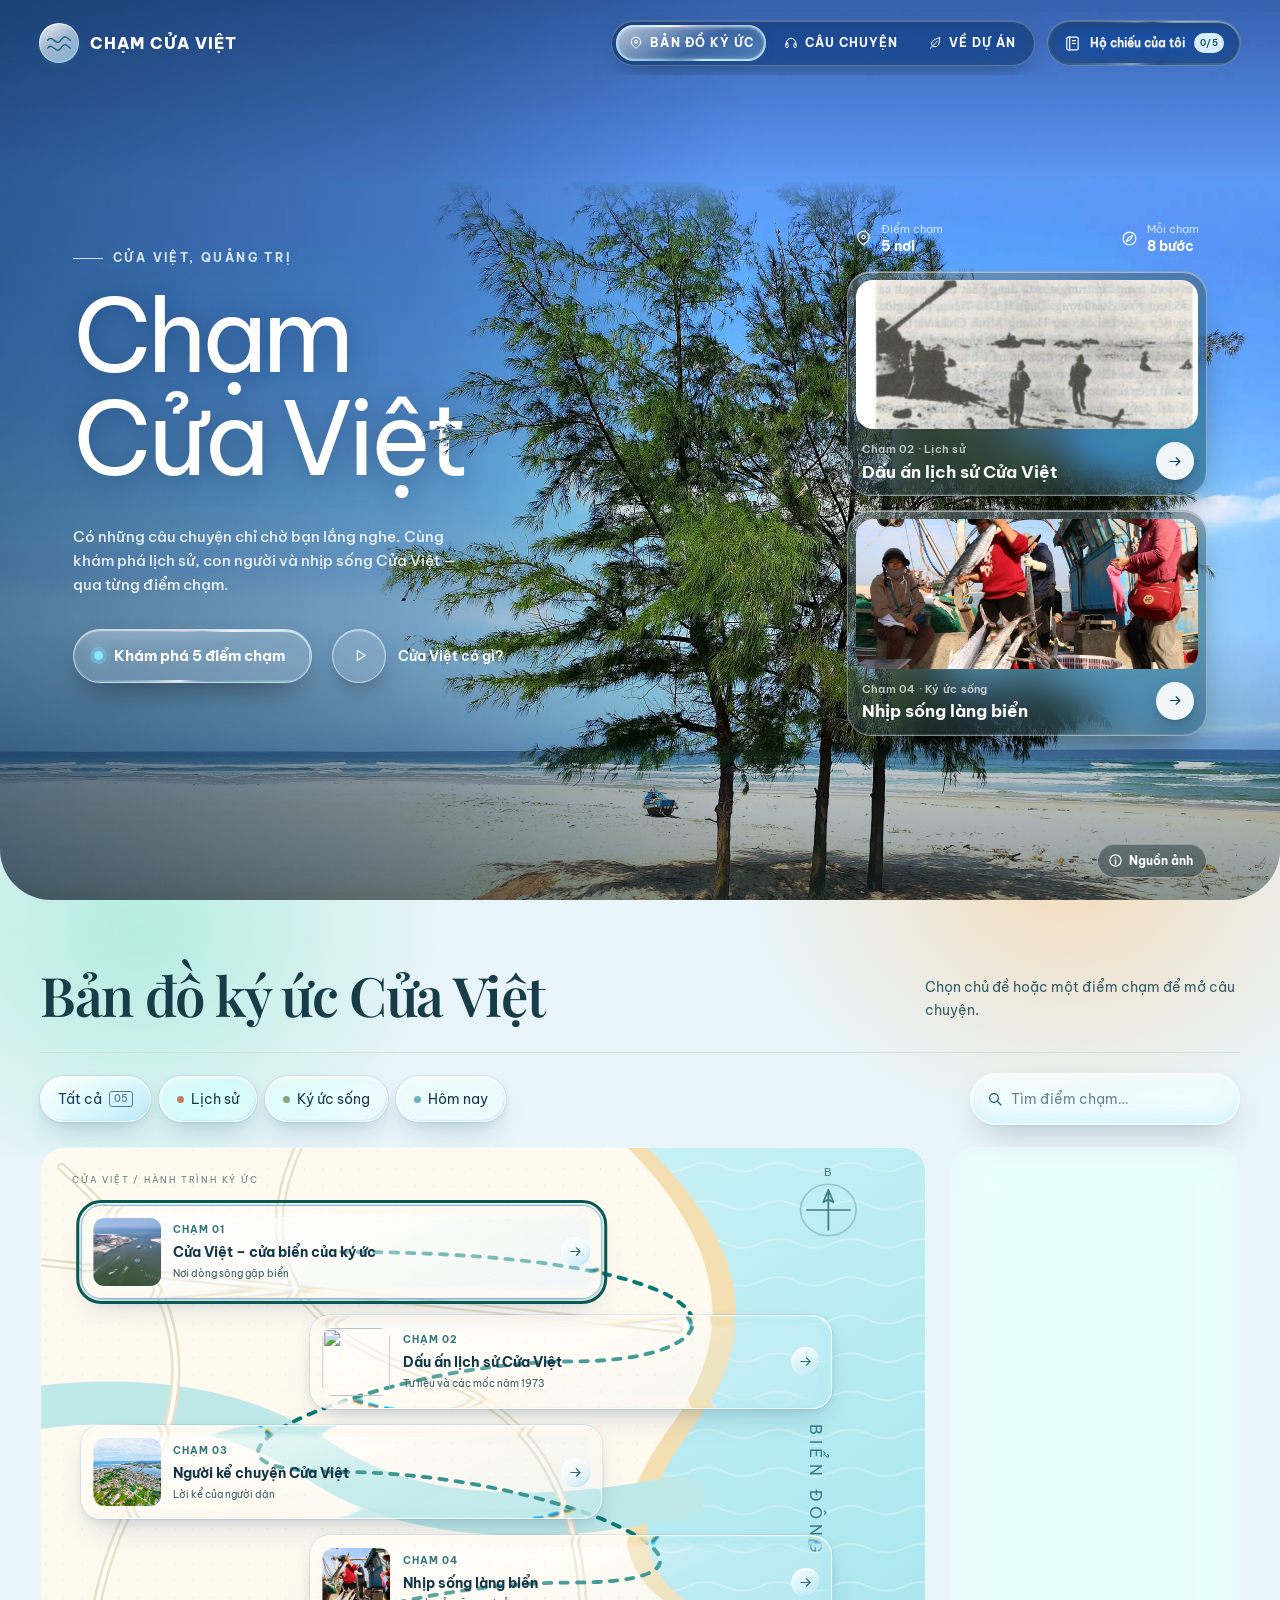
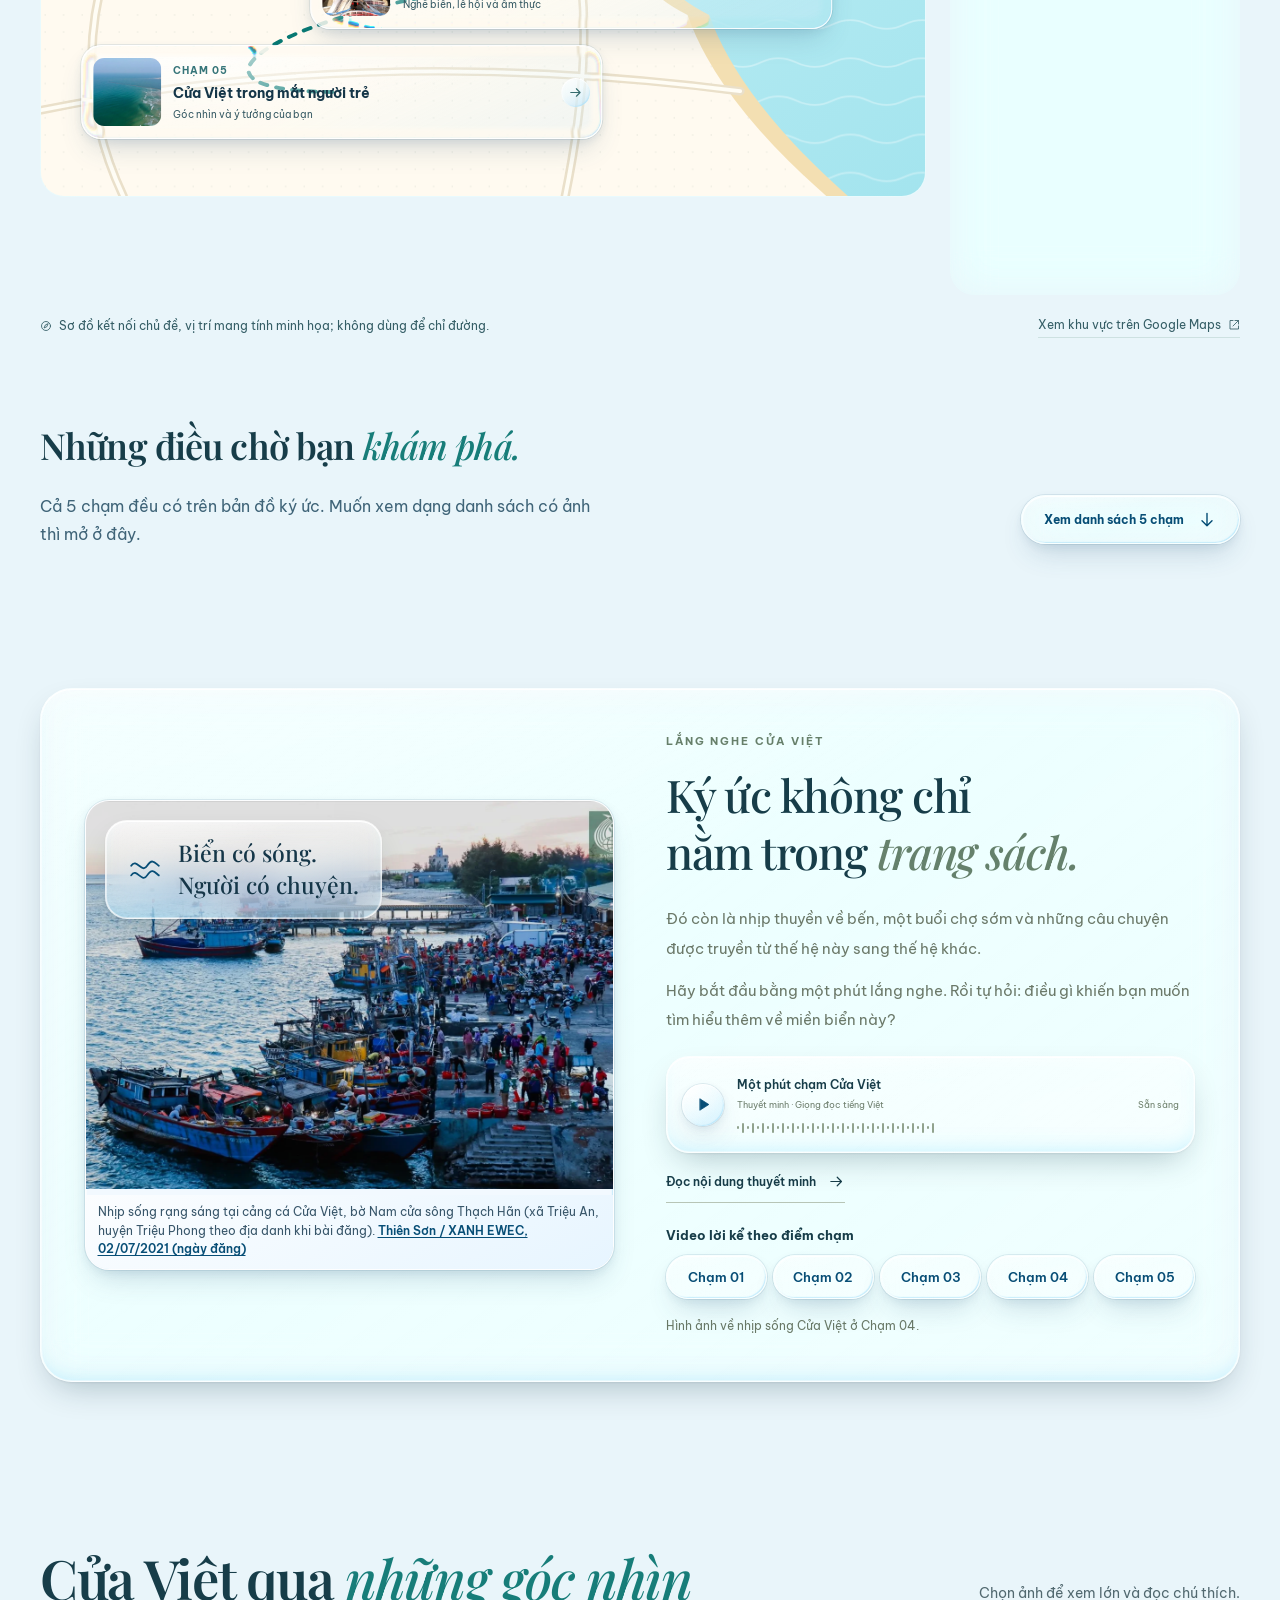
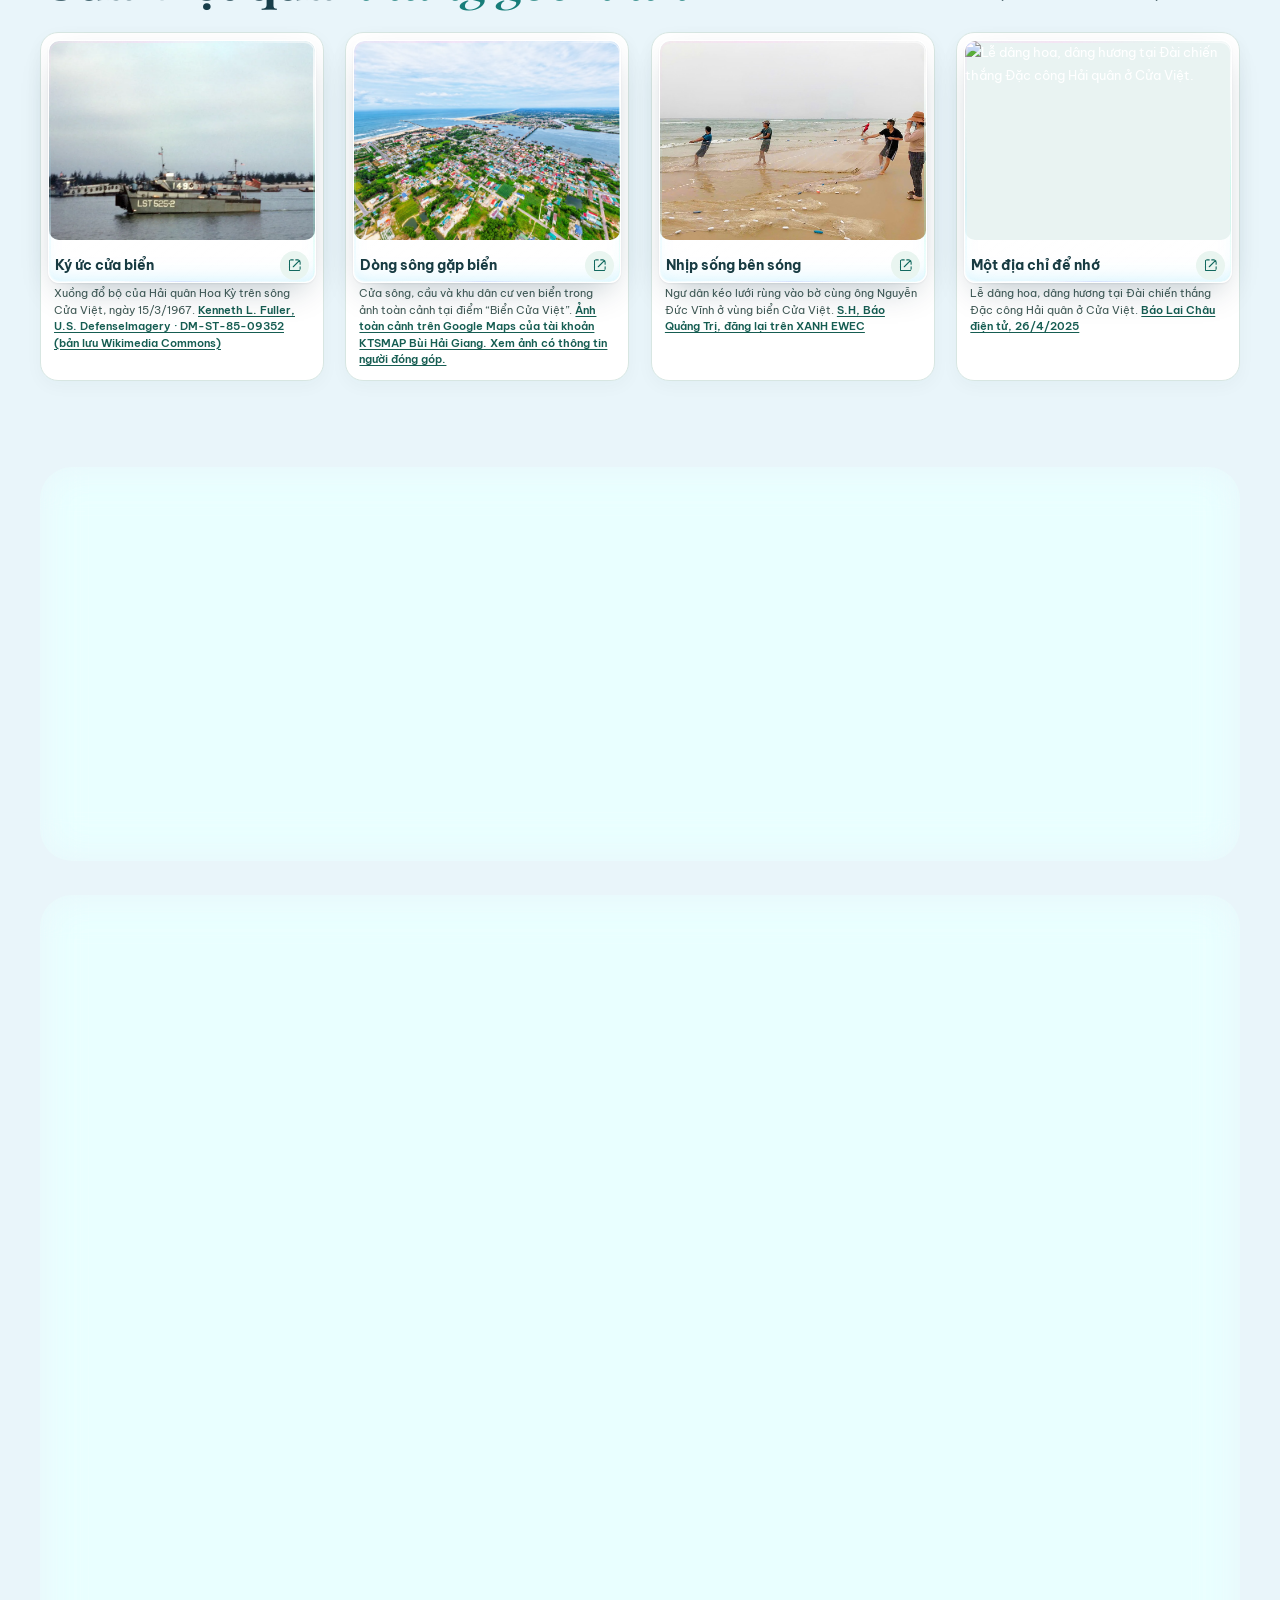
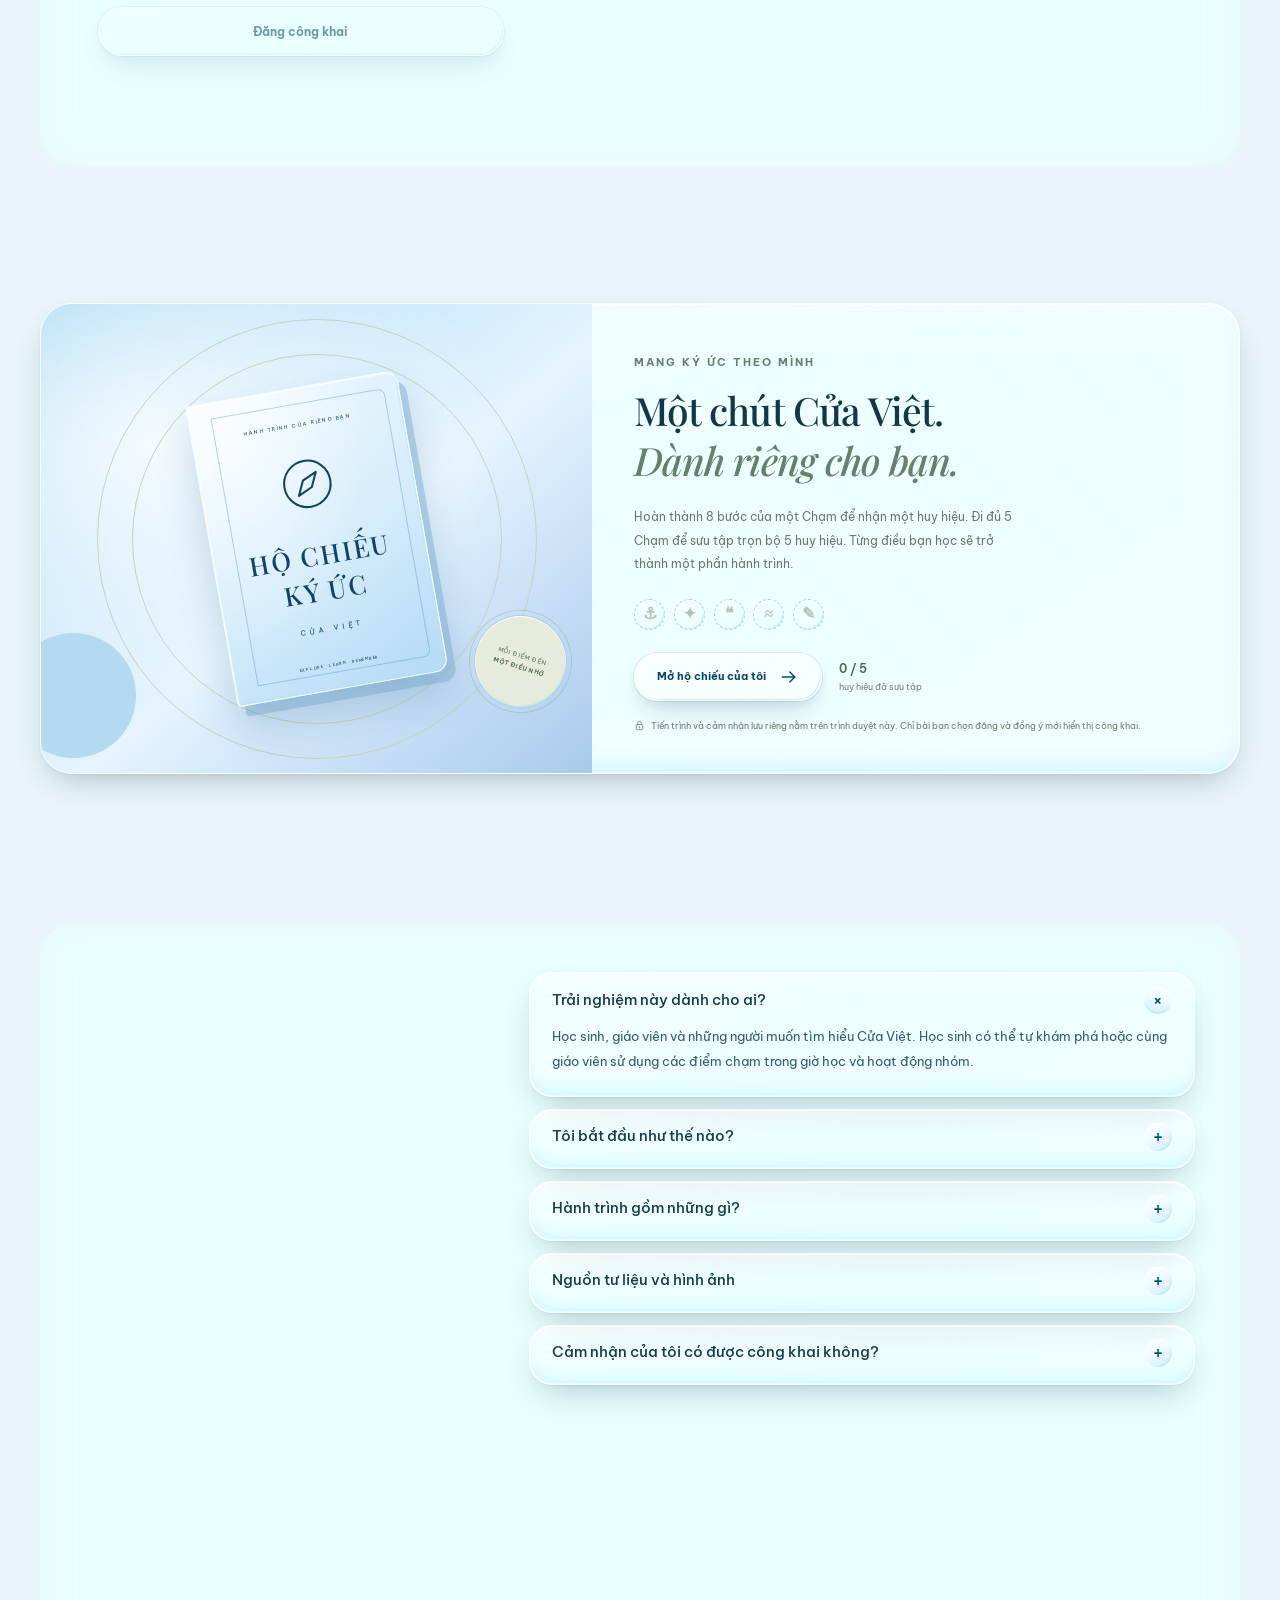
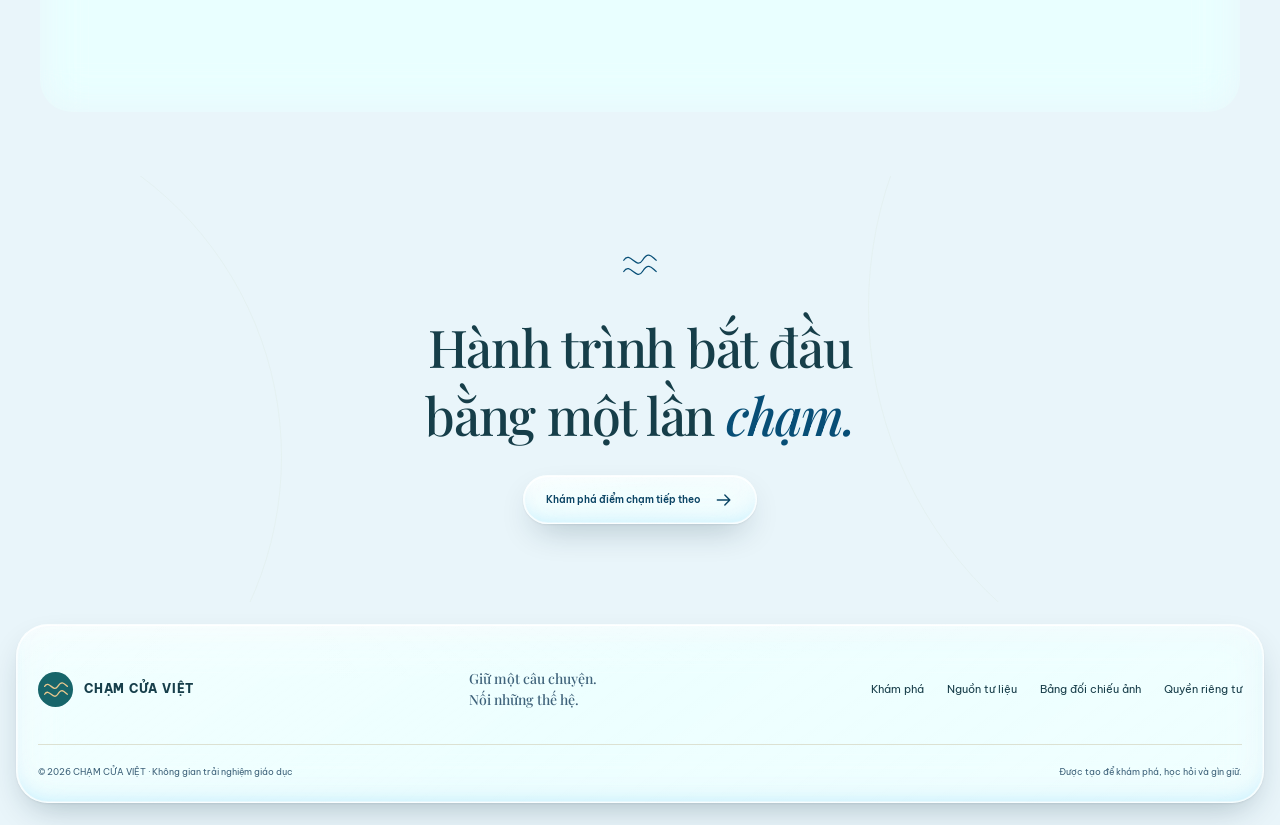
==== commit 2886d68e: "Thêm robots.txt, sitemap.xml, 404.html, manifest và JSON-LD cho SEO Co-Authored-By: Claude Sonnet 5." ====
--- a/index.html
+++ b/index.html
@@ -23,13 +23,15 @@
 <meta property="og:image:height" content="630">
 <meta property="og:image:alt" content="Cửa biển Cửa Việt nhìn từ trên cao với dòng chữ Chạm Cửa Việt">
 <meta name="twitter:card" content="summary_large_image">
+<link rel="manifest" href="manifest.webmanifest">
+<script type="application/ld+json">{"@context":"https://schema.org","@type":"WebSite","name":"CHẠM CỬA VIỆT","url":"https://chamcuaviet.site/","inLanguage":"vi","description":"Khám phá lịch sử, văn hóa và con người Cửa Việt qua 5 điểm chạm tương tác, hình ảnh và những câu chuyện của quê hương."}</script>
   <link rel="stylesheet" href="base.css">
   <link rel="stylesheet" href="site.css?v=10">
   <link rel="stylesheet" href="community.css?v=8">
   <link rel="stylesheet" href="photo-credits.css?v=4">
   <link rel="stylesheet" href="presentation.css?v=22">
   <link rel="stylesheet" href="visual-tuning.css?v=2">
-  <link rel="stylesheet" href="liquid-glass.css?v=17">
+  <link rel="stylesheet" href="liquid-glass.css?v=18">
 </head>
 <body class="on-hero">
 <a class="skip-link" href="#main">Đến nội dung chính</a>
@@ -214,7 +216,7 @@
 <script defer src="presentation.js?v=1"></script>
 <script defer src="glass-refraction.js?v=1"></script>
 <script defer src="liquid-glass-fx.js?v=3"></script>
-<script defer src="home-ui.js?v=6"></script>
+<script defer src="home-ui.js?v=7"></script>
   <!-- Thống kê riêng tư: không chạy nếu chưa cấu hình Umami -->
   <script defer src="analytics-config.js?v=2"></script>
   <script defer src="analytics.js?v=2"></script>
--- a/liquid-glass.css
+++ b/liquid-glass.css
@@ -2661,3 +2661,7 @@
 .hero.hero-v2 .hero-fg {
   filter: none;
 }
+
+.hero.hero-v2 :is(.hero-photo, .hero-fg) {
+  transform-origin: 50% 60%;
+}
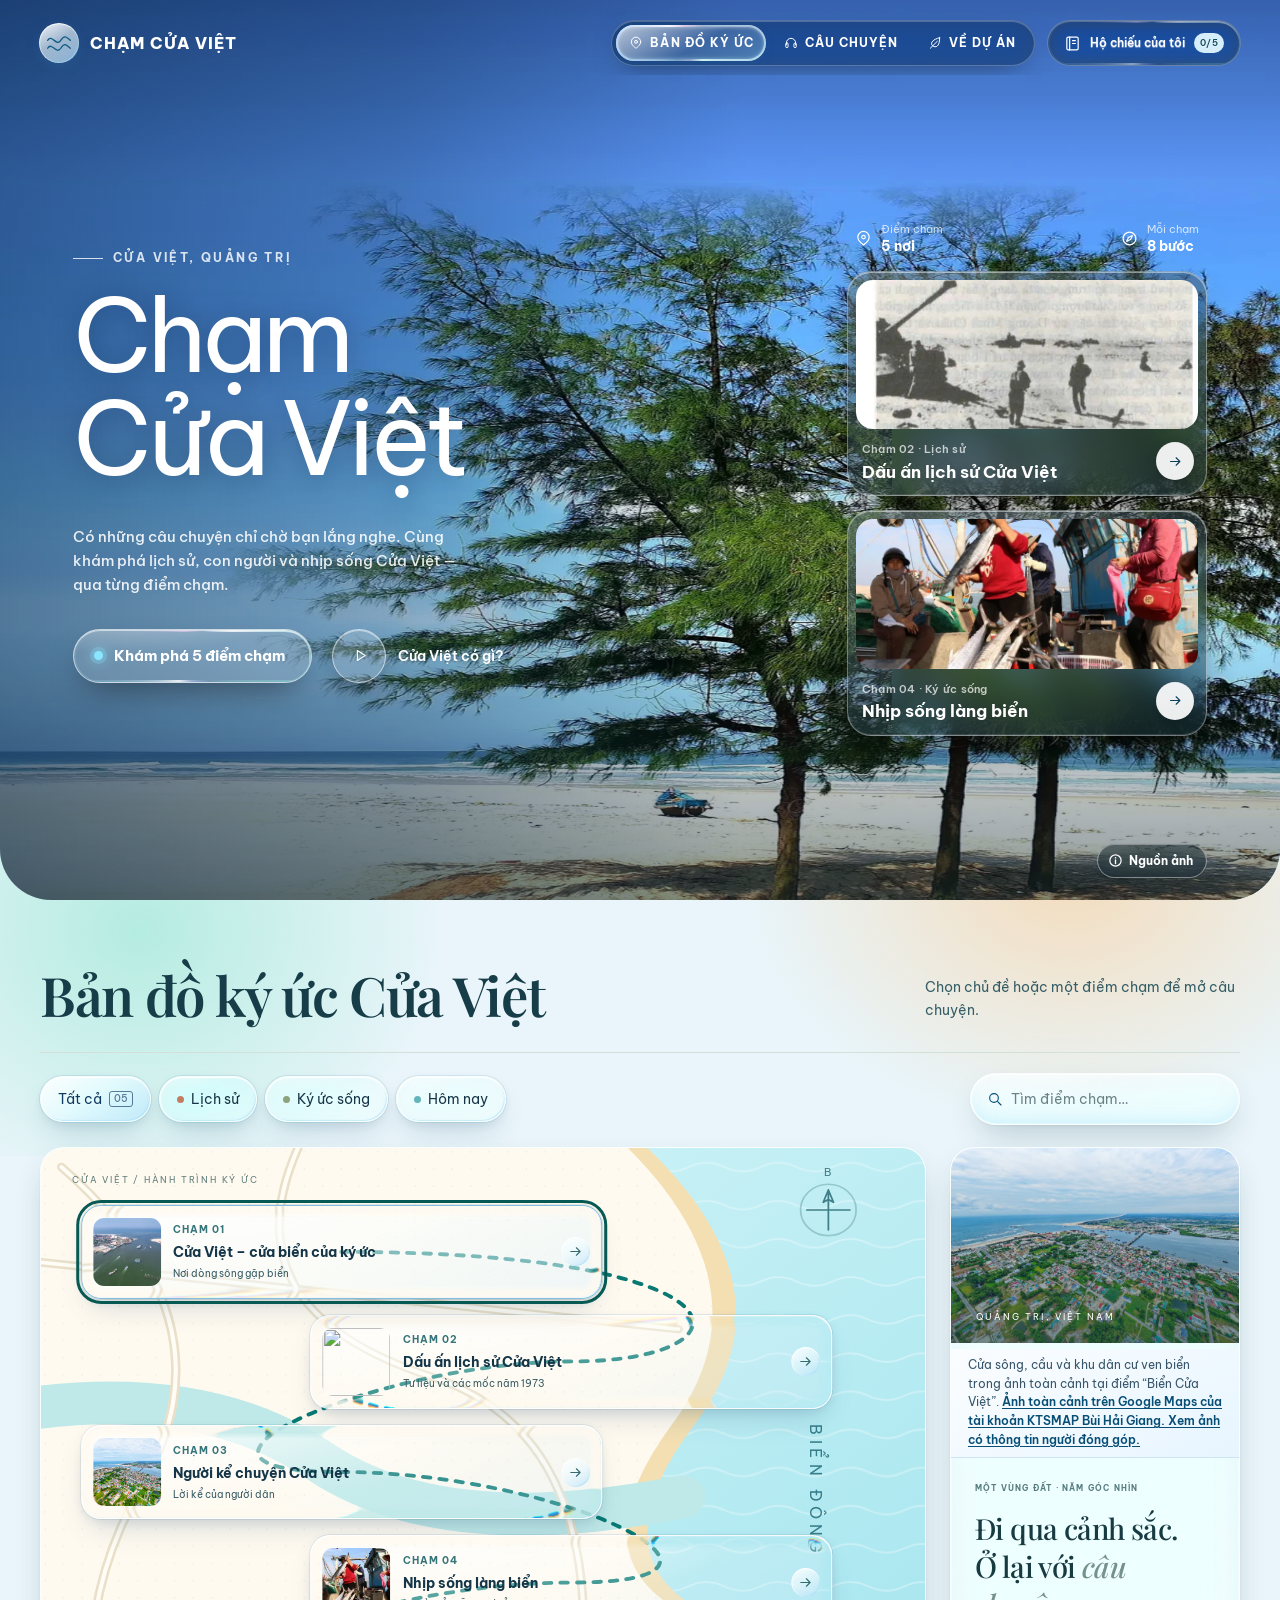
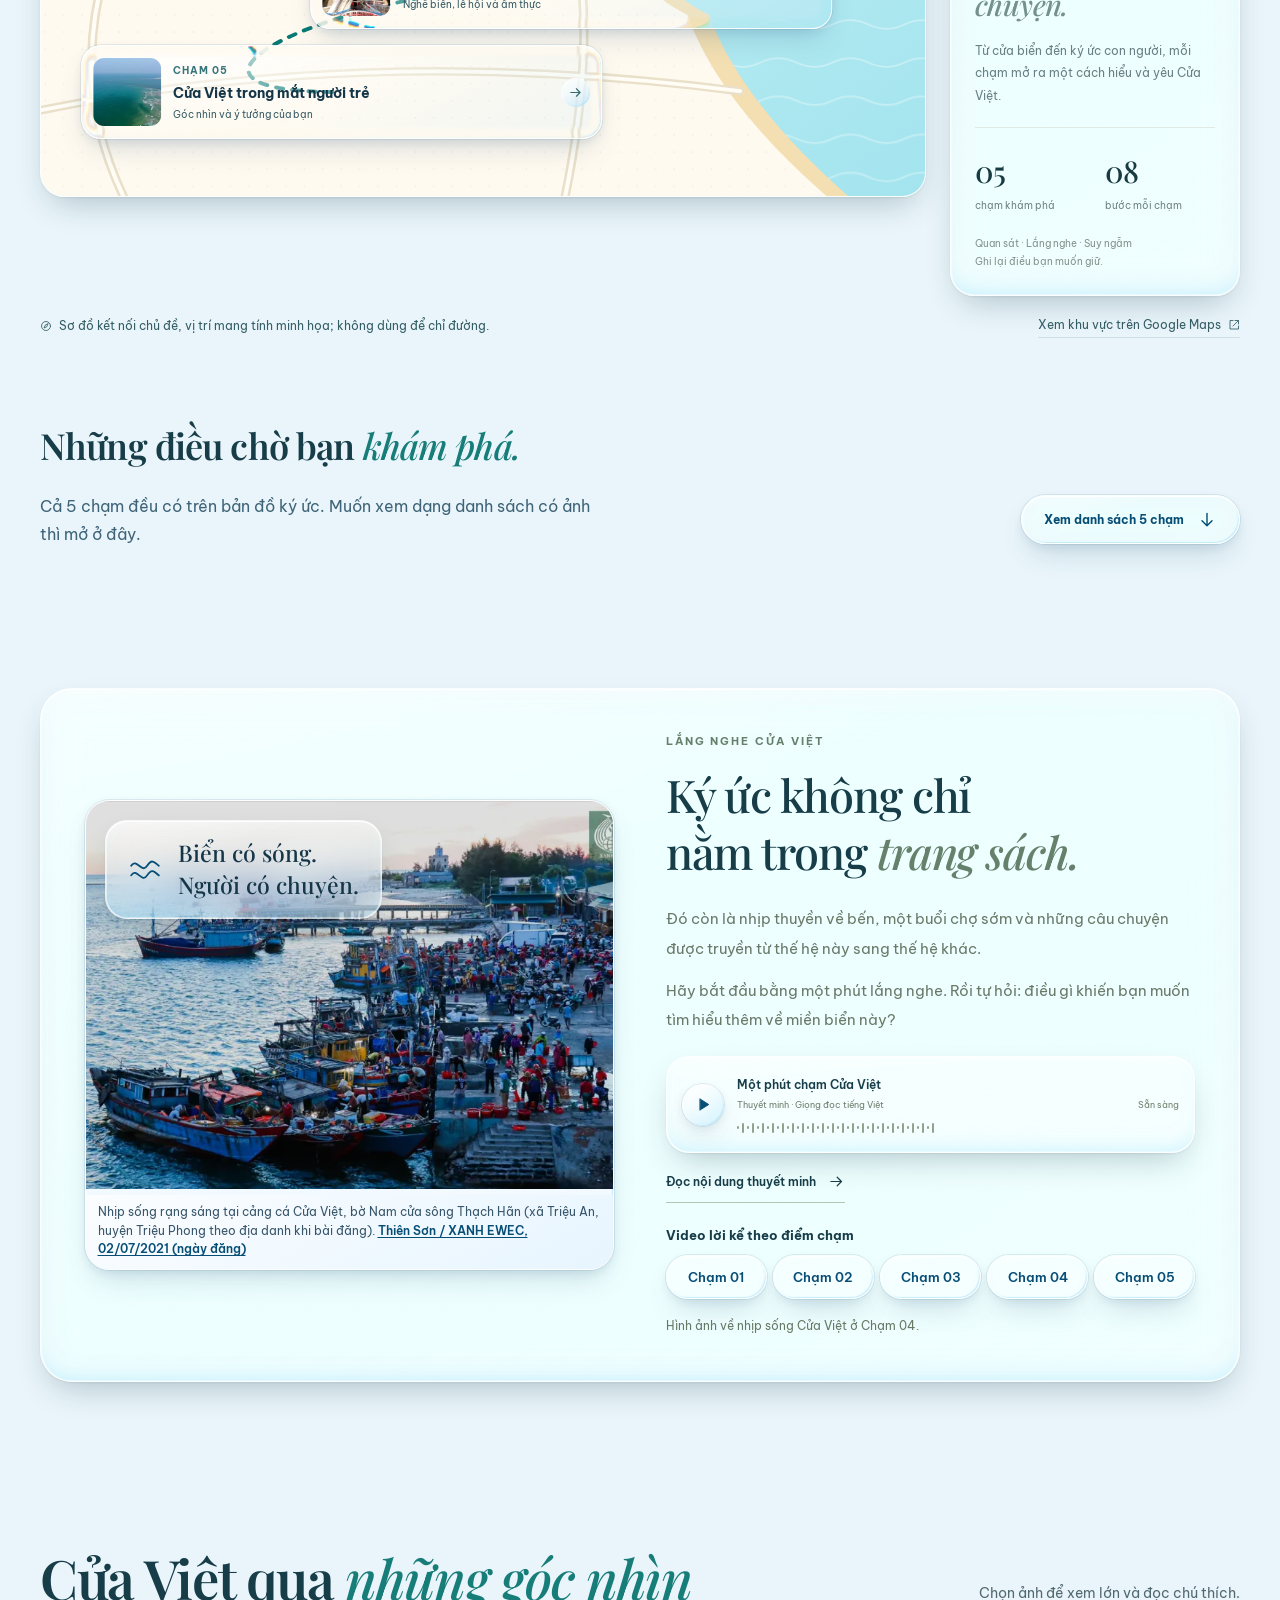
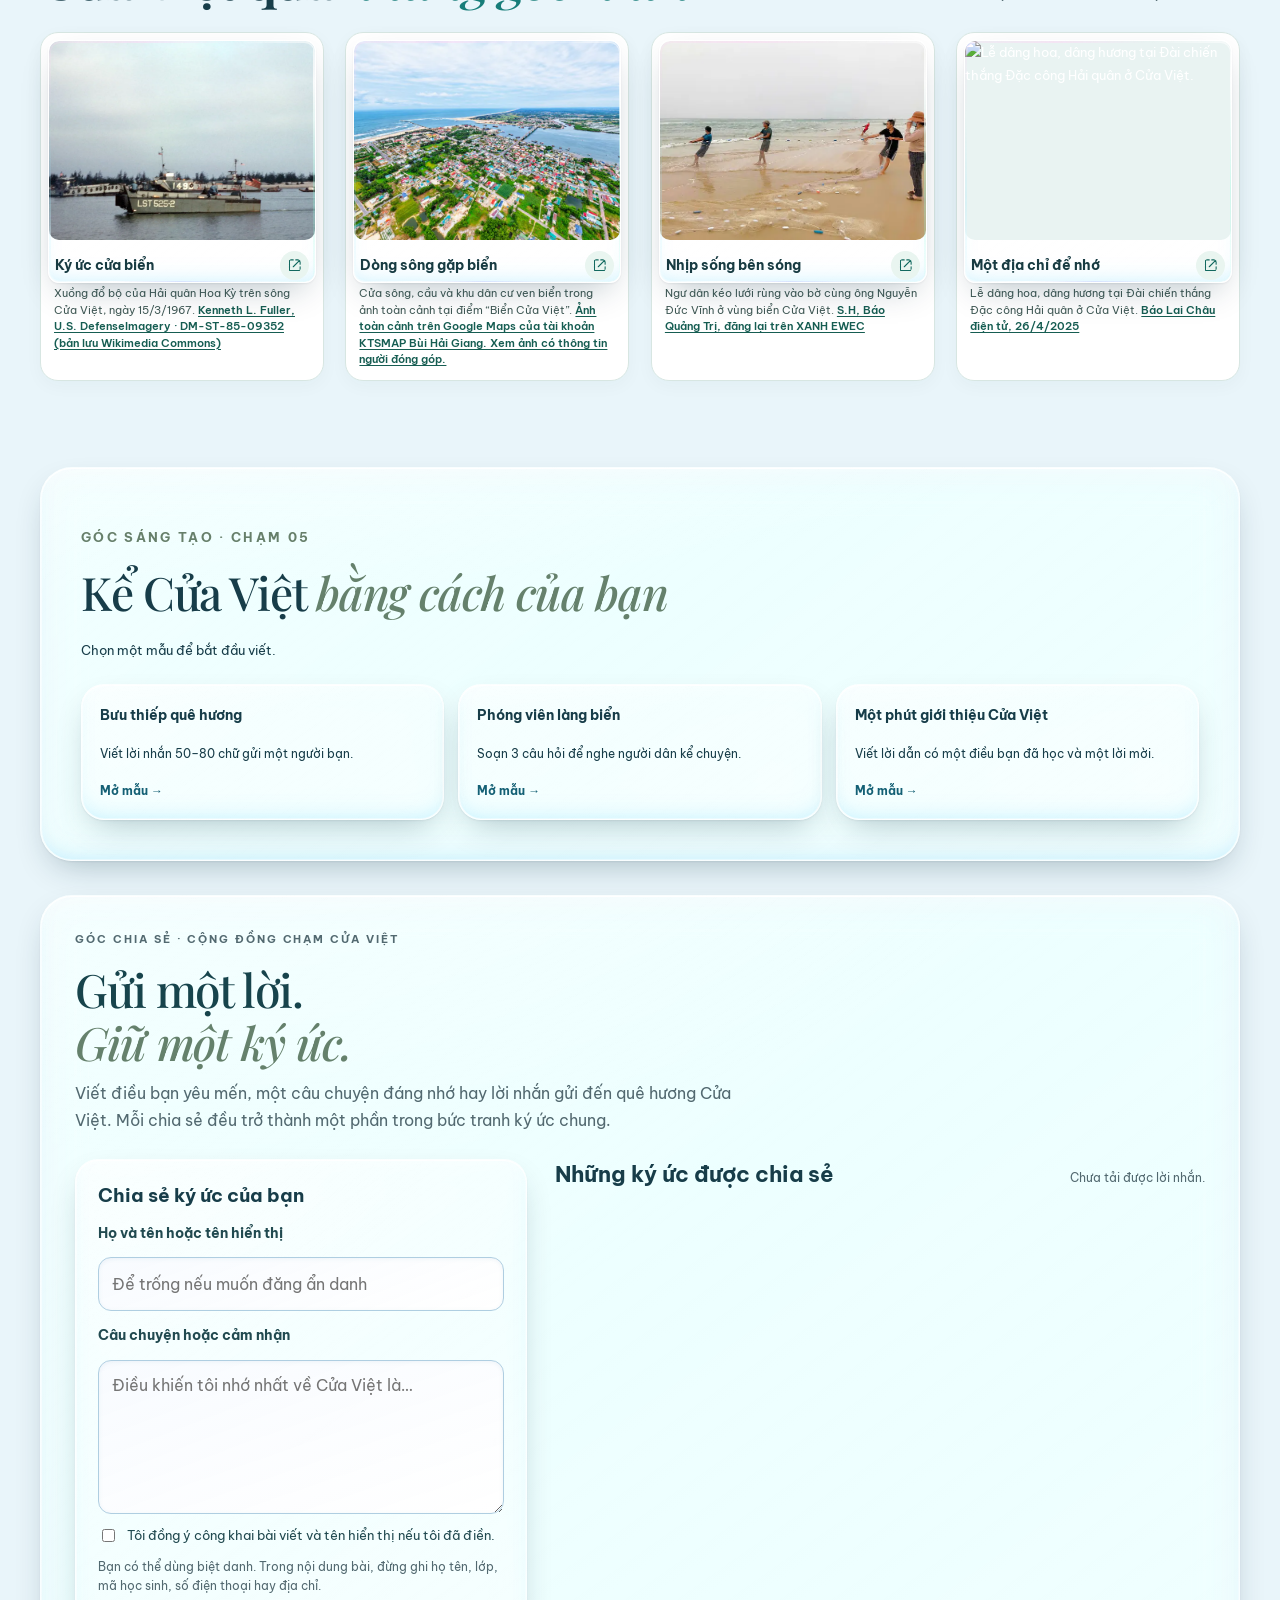
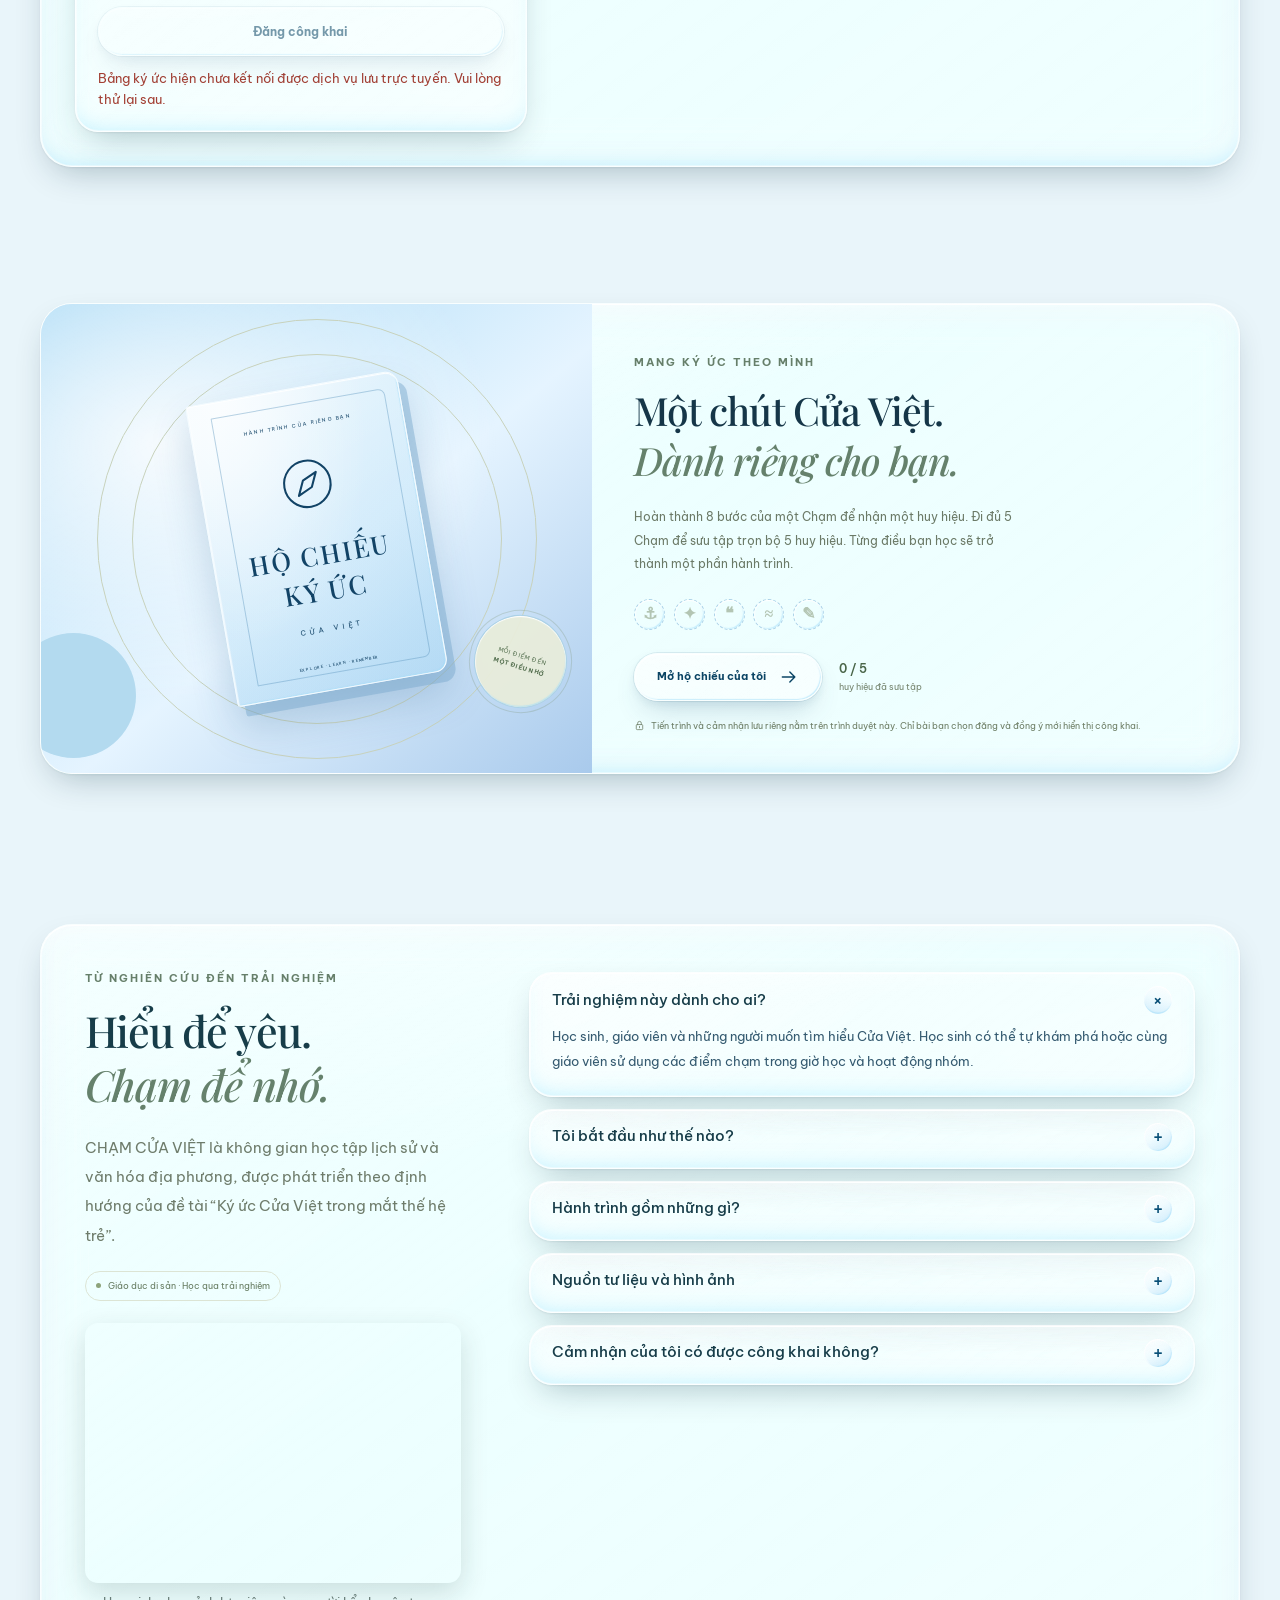
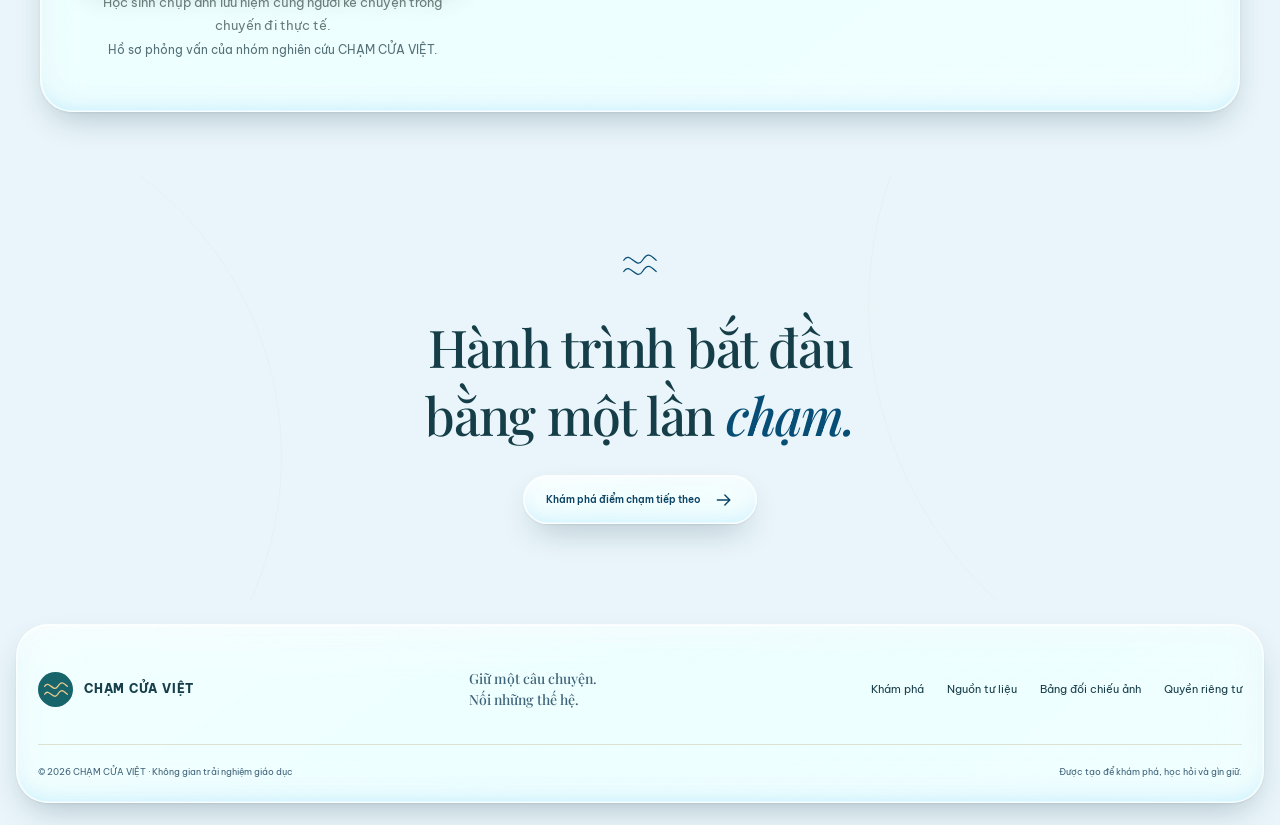
==== commit ee1fc2dd: "Tăng tốc trang: hết nhảy bố cục ở đầu trang, ảnh vừa cỡ màn hình - Đặt rặng phi lao ngay sau phần đầ" ====
--- a/index.html
+++ b/index.html
@@ -25,13 +25,17 @@
 <meta name="twitter:card" content="summary_large_image">
 <link rel="manifest" href="manifest.webmanifest">
 <script type="application/ld+json">{"@context":"https://schema.org","@type":"WebSite","name":"CHẠM CỬA VIỆT","url":"https://chamcuaviet.site/","inLanguage":"vi","description":"Khám phá lịch sử, văn hóa và con người Cửa Việt qua 5 điểm chạm tương tác, hình ảnh và những câu chuyện của quê hương."}</script>
-  <link rel="stylesheet" href="base.css">
+  <link rel="stylesheet" href="base.css?v=2">
   <link rel="stylesheet" href="site.css?v=10">
   <link rel="stylesheet" href="community.css?v=8">
   <link rel="stylesheet" href="photo-credits.css?v=4">
   <link rel="stylesheet" href="presentation.css?v=22">
   <link rel="stylesheet" href="visual-tuning.css?v=2">
   <link rel="stylesheet" href="liquid-glass.css?v=18">
+  <!-- Máy tính: ảnh đầu trang chỉ hiện khi đã được đặt đúng chỗ (xem script sau phần đầu trang),
+       để trình duyệt không vẽ ảnh ở vị trí tạm rồi mới dời đi (nhảy bố cục). -->
+  <style>@media (min-width: 901px) { .hero-js .hero-v2 :is(.hero-photo, .hero-fg):not(.is-placed) { visibility: hidden; } }</style>
+  <script>document.documentElement.classList.add('hero-js');</script>
 </head>
 <body class="on-hero">
 <a class="skip-link" href="#main">Đến nội dung chính</a>
@@ -70,8 +74,11 @@
 <main id="main">
 <section class="hero hero-v2" id="home" aria-labelledby="hero-heading">
   <figure class="cover-frame">
-    <div class="cover-image"><img class="hero-photo" src="assets/hero-phi-lao-nen.webp?v=6" alt="Rặng phi lao bên bãi biển Cửa Việt dưới trời xanh" fetchpriority="high" width="4000" height="1800"></div>
-    <img class="hero-fg" src="assets/hero-phi-lao-cay.webp?v=7" alt="" aria-hidden="true" width="4000" height="1800" decoding="async">
+    <!-- Máy tính giữ ảnh gốc 4000px cho rặng cây sắc nét. Điện thoại (≤900px) dùng bản cắt dọc của cùng ảnh:
+         vùng cắt x = 0,66 × (4000 − 2400) = 1056 nên khung nhìn với object-position 66% trùng khớp ảnh gốc. -->
+    <div class="cover-image"><picture><source media="(max-width: 900px)" srcset="assets/hero/hero-phi-lao-nen-doc-1600.webp 1600w, assets/hero/hero-phi-lao-nen-doc-2000.webp 2000w, assets/hero/hero-phi-lao-nen-doc-2400.webp 2400w" sizes="(max-height: 790px) 1060px, 134vh" width="2400" height="1800"><img class="hero-photo" src="assets/hero-phi-lao-nen.webp?v=6" alt="Rặng phi lao bên bãi biển Cửa Việt dưới trời xanh" fetchpriority="high" width="4000" height="1800"></picture></div>
+    <!-- Rặng cây phía trước chỉ hiện trên máy tính; điện thoại nhận ảnh rỗng 1px để không tải ~700 KB thừa. -->
+    <picture><source media="(max-width: 900px)" srcset="[data-uri]"><img class="hero-fg" src="assets/hero-phi-lao-cay.webp?v=7" alt="" aria-hidden="true" width="4000" height="1800" decoding="async"></picture>
     <button class="hero-credit-toggle" type="button" aria-expanded="false" aria-controls="hero-credit"><svg viewBox="0 0 24 24" width="15" height="15" aria-hidden="true"><circle cx="12" cy="12" r="9" fill="none" stroke="currentColor" stroke-width="2"/><path d="M12 11v6M12 7.6v.2" fill="none" stroke="currentColor" stroke-width="2.2" stroke-linecap="round"/></svg>Nguồn ảnh</button>
     <figcaption id="hero-credit"><a class="photo-credit" href="#cham-5">Rặng phi lao ở bãi biển Cửa Việt · Chạm 05 <span aria-hidden="true">↗</span></a></figcaption>
   </figure>
@@ -92,17 +99,69 @@
       <p><svg class="icon" aria-hidden="true"><use href="#i-compass"/></svg><span>Mỗi chạm<b>8 bước</b></span></p>
     </div>
     <a class="hero-card" href="#cham-2" data-id="2" data-label="Thẻ Chạm 02">
-      <span class="hero-card-img"><img src="assets/cham-2-tran-cua-viet-1973.jpg" alt="" width="627" height="352" decoding="async"></span>
+      <span class="hero-card-img"><img src="assets/cham-2-tran-cua-viet-1973.jpg" srcset="assets/thumbs/cham-2-tran-cua-viet-1973.webp 627w" sizes="(max-width: 900px) 46vw, 342px" alt="" width="627" height="352" decoding="async"></span>
       <span class="hero-card-text"><small>Chạm 02 · Lịch sử</small><strong>Dấu ấn lịch sử Cửa Việt</strong></span>
       <span class="hero-card-go" aria-hidden="true"><svg class="icon"><use href="#i-arrow"/></svg></span>
     </a>
     <a class="hero-card" href="#cham-4" data-id="4" data-label="Thẻ Chạm 04">
-      <span class="hero-card-img"><img src="assets/nhip-song-ben-ca.webp" alt="" width="1200" height="800" decoding="async"></span>
+      <span class="hero-card-img"><img src="assets/nhip-song-ben-ca.webp" srcset="assets/thumbs/nhip-song-ben-ca-720.webp 720w, assets/nhip-song-ben-ca.webp 1200w" sizes="(max-width: 900px) 46vw, 342px" alt="" width="1200" height="800" decoding="async"></span>
       <span class="hero-card-text"><small>Chạm 04 · Ký ức sống</small><strong>Nhịp sống làng biển</strong></span>
       <span class="hero-card-go" aria-hidden="true"><svg class="icon"><use href="#i-arrow"/></svg></span>
     </a>
   </aside>
 </section>
+<script>
+/* Đặt rặng phi lao sao cho cành cây chỉ đè lên phần cuối chữ "Cửa Việt" (máy tính).
+   Chạy ngay khi phần đầu trang vừa dựng xong — trước lần vẽ đầu tiên — để ảnh không bị nhảy (CLS). */
+(() => {
+  const hero = document.querySelector('.hero-v2');
+  const photo = hero && hero.querySelector('.hero-photo');
+  const trees = hero && hero.querySelector('.hero-fg');
+  const title = document.getElementById('hero-heading');
+  if (!hero || !photo || !trees || !title) { document.documentElement.classList.remove('hero-js'); return; }
+  const CW = 4000, CH = 1800, TREE_X = 2206; // mép trái rặng cây trong ảnh gốc (px)
+  let base = null; // vị trí đã đặt bằng bố cục (left/width/height)
+  const place = relayout => {
+    const wide = window.matchMedia('(min-width: 901px)').matches;
+    for (const el of [photo, trees]) el.classList.toggle('is-placed', wide);
+    if (!wide) { for (const el of [photo, trees]) el.removeAttribute('style'); base = null; return; }
+    const W = hero.clientWidth, H = hero.clientHeight;
+    const t = title.getBoundingClientRect(), h = hero.getBoundingClientRect();
+    const fs = parseFloat(getComputedStyle(title).fontSize) || 100;
+    const target = t.left - h.left + title.querySelector('strong').getBoundingClientRect().width - fs * 0.55;
+    let s = H / CH;
+    let left = target - TREE_X * s;
+    if (left + CW * s < W) s = (W - target) / (CW - TREE_X), left = target - TREE_X * s; // không để hở bên phải
+    if (left > 0) left = 0;
+    const width = CW * s, height = CH * s;
+    if (relayout === true || !base) {
+      base = { left, width, height };
+      const css = `left:${left.toFixed(1)}px;bottom:0;top:auto;width:${width.toFixed(1)}px;height:${height.toFixed(1)}px`;
+      for (const el of [photo, trees]) el.style.cssText = css;
+      return;
+    }
+    // Phông chữ tải xong làm chữ đổi bề rộng: chỉnh ảnh bằng translate/scale (không làm nhảy bố cục),
+    // không đụng tới thuộc tính transform mà hiệu ứng rê chuột đang dùng.
+    // Phóng to/thu nhỏ quanh transform-origin (o) của từng ảnh, rồi dời sao cho
+    // mép trái về đúng `left` mới và mép dưới giữ nguyên.
+    const k = width / base.width;
+    for (const el of [photo, trees]) {
+      const [ox, oy] = getComputedStyle(el).transformOrigin.split(' ').map(parseFloat);
+      const dx = left - base.left - ox * (1 - k);
+      const dy = (1 - k) * (base.height - oy);
+      el.style.translate = `${dx.toFixed(2)}px ${dy.toFixed(2)}px`;
+      el.style.scale = k.toFixed(5);
+    }
+    // Khung hình kế tiếp: chuyển sang bố cục thật ở đúng vị trí đang hiển thị
+    // (ảnh không di chuyển trên màn hình), để ảnh được vẽ sắc nét như bình thường.
+    requestAnimationFrame(() => requestAnimationFrame(() => place(true)));
+  };
+  window.addEventListener('resize', () => place(true));
+  if (document.fonts) document.fonts.ready.then(() => place(false));
+  window.addEventListener('load', () => place(false));
+  try { place(true); } catch (error) { document.documentElement.classList.remove('hero-js'); } // lỗi bất ngờ: vẫn hiện ảnh
+})();
+</script>
 
 <section class="map-section" id="memory-map" aria-labelledby="map-heading"><div class="container">
   <div class="section-heading"><div><h2 id="map-heading">Bản đồ ký ức Cửa Việt</h2></div><p class="section-intro">Chọn chủ đề hoặc một điểm chạm để mở câu chuyện.</p></div>
@@ -123,14 +182,14 @@
 <span class="map-caption">CỬA VIỆT / HÀNH TRÌNH KÝ ỨC</span>
 
 </div>
-<aside class="journey-editorial"><div class="editorial-image"><img src="assets/toan-canh-cua-viet.webp" alt="Toàn cảnh vùng cửa biển Cửa Việt" loading="lazy"><span>QUẢNG TRỊ, VIỆT NAM</span></div><div class="editorial-copy"><p class="eyebrow">MỘT VÙNG ĐẤT · NĂM GÓC NHÌN</p><h3>Đi qua cảnh sắc. <br>Ở lại với <em>câu chuyện.</em></h3><p>Từ cửa biển đến ký ức con người, mỗi chạm mở ra một cách hiểu và yêu Cửa Việt.</p><div class="editorial-stats"><div><b>05</b><span>chạm khám phá</span></div><div><b>08</b><span>bước mỗi chạm</span></div></div><div class="editorial-note">Quan sát · Lắng nghe · Suy ngẫm <br>Ghi lại điều bạn muốn giữ.</div></div></aside>
+<aside class="journey-editorial"><div class="editorial-image"><img src="assets/toan-canh-cua-viet.webp" srcset="assets/thumbs/toan-canh-cua-viet-800.webp 800w, assets/toan-canh-cua-viet.webp 1588w" sizes="(max-width: 600px) 90vw, 330px" alt="Toàn cảnh vùng cửa biển Cửa Việt" loading="lazy" decoding="async"><span>QUẢNG TRỊ, VIỆT NAM</span></div><div class="editorial-copy"><p class="eyebrow">MỘT VÙNG ĐẤT · NĂM GÓC NHÌN</p><h3>Đi qua cảnh sắc. <br>Ở lại với <em>câu chuyện.</em></h3><p>Từ cửa biển đến ký ức con người, mỗi chạm mở ra một cách hiểu và yêu Cửa Việt.</p><div class="editorial-stats"><div><b>05</b><span>chạm khám phá</span></div><div><b>08</b><span>bước mỗi chạm</span></div></div><div class="editorial-note">Quan sát · Lắng nghe · Suy ngẫm <br>Ghi lại điều bạn muốn giữ.</div></div></aside>
 </div>
   <div class="map-footnote"><span><svg class="icon"><use href="#i-compass"/></svg> Sơ đồ kết nối chủ đề, vị trí mang tính minh họa; không dùng để chỉ đường.</span><a href="https://www.google.com/maps/search/?api=1&query=C%E1%BB%ADa+Vi%E1%BB%87t+Qu%E1%BA%A3ng+Tr%E1%BB%8B" target="_blank" rel="noopener noreferrer">Xem khu vực trên Google Maps <svg class="icon"><use href="#i-external"/></svg></a></div>
 </div></section>
 
 <section class="section container point-section is-collapsed" id="points" aria-labelledby="points-heading"><div class="section-heading compact"><div><h2 id="points-heading">Những điều chờ bạn <em>khám phá.</em></h2></div><p id="results-count" class="result-count" aria-live="polite">Hiển thị 5 điểm chạm</p></div><div class="points-collapse"><p>Cả 5 chạm đều có trên bản đồ ký ức. Muốn xem dạng danh sách có ảnh thì mở ở đây.</p><button class="btn btn-outline points-toggle" type="button" aria-expanded="false" aria-controls="point-grid"><span class="points-toggle-label">Xem danh sách 5 chạm</span> <svg class="icon" aria-hidden="true"><use href="#i-arrow"/></svg></button></div><div id="point-grid" class="point-grid"></div><div id="empty-results" class="empty-state" hidden><svg class="icon"><use href="#i-search"/></svg><h3>Chưa tìm thấy điểm chạm</h3><p>Thử một từ khóa khác hoặc xem lại tất cả điểm chạm.</p><button class="btn btn-primary" data-action="reset-filter">Xem tất cả điểm chạm</button></div></section>
 
-<section class="story-section" id="stories" aria-labelledby="story-heading"><div class="container story-layout"><div class="story-visual"><img src="assets/cang-ca.webp" alt="Tàu cá và người dân tấp nập ở bến" loading="lazy" width="1200" height="800"><span class="image-note">NHỮNG ĐIỀU BÌNH DỊ LÀM NÊN MỘT VÙNG ĐẤT</span><div class="story-label"><svg class="icon"><use href="#i-wave"/></svg><span>Biển có sóng. <br>Người có chuyện.</span></div></div><div class="story-copy"><p class="eyebrow">LẮNG NGHE CỬA VIỆT</p><h2 id="story-heading">Ký ức không chỉ <br>nằm trong <em>trang sách.</em></h2><p>Đó còn là nhịp thuyền về bến, một buổi chợ sớm và những câu chuyện được truyền từ thế hệ này sang thế hệ khác.</p><p>Hãy bắt đầu bằng một phút lắng nghe. Rồi tự hỏi: điều gì khiến bạn muốn tìm hiểu thêm về miền biển này?</p><div class="audio-card"><button class="audio-play" data-action="narrate" data-context="intro" aria-label="Nghe thuyết minh giới thiệu Cửa Việt"><svg class="icon"><use href="#i-play"/></svg></button><div class="audio-copy"><strong>Một phút chạm Cửa Việt</strong><small>Thuyết minh · Giọng đọc tiếng Việt</small><div class="waveform" aria-hidden="true"></div></div><span class="audio-indicator" aria-live="polite">Sẵn sàng</span></div><button class="text-btn" data-action="transcript">Đọc nội dung thuyết minh <svg class="icon"><use href="#i-arrow"/></svg></button><div class="story-shortcuts" id="story-shortcuts" aria-label="Mở video lời kể theo điểm chạm"></div><p class="source-note">Hình ảnh về nhịp sống Cửa Việt ở Chạm 04.</p></div></div></section>
+<section class="story-section" id="stories" aria-labelledby="story-heading"><div class="container story-layout"><div class="story-visual"><img src="assets/cang-ca.webp" srcset="assets/thumbs/cang-ca-800.webp 800w, assets/cang-ca.webp 1300w" sizes="(max-width: 900px) 88vw, 585px" alt="Tàu cá và người dân tấp nập ở bến" loading="lazy" decoding="async" width="1200" height="800"><span class="image-note">NHỮNG ĐIỀU BÌNH DỊ LÀM NÊN MỘT VÙNG ĐẤT</span><div class="story-label"><svg class="icon"><use href="#i-wave"/></svg><span>Biển có sóng. <br>Người có chuyện.</span></div></div><div class="story-copy"><p class="eyebrow">LẮNG NGHE CỬA VIỆT</p><h2 id="story-heading">Ký ức không chỉ <br>nằm trong <em>trang sách.</em></h2><p>Đó còn là nhịp thuyền về bến, một buổi chợ sớm và những câu chuyện được truyền từ thế hệ này sang thế hệ khác.</p><p>Hãy bắt đầu bằng một phút lắng nghe. Rồi tự hỏi: điều gì khiến bạn muốn tìm hiểu thêm về miền biển này?</p><div class="audio-card"><button class="audio-play" data-action="narrate" data-context="intro" aria-label="Nghe thuyết minh giới thiệu Cửa Việt"><svg class="icon"><use href="#i-play"/></svg></button><div class="audio-copy"><strong>Một phút chạm Cửa Việt</strong><small>Thuyết minh · Giọng đọc tiếng Việt</small><div class="waveform" aria-hidden="true"></div></div><span class="audio-indicator" aria-live="polite">Sẵn sàng</span></div><button class="text-btn" data-action="transcript">Đọc nội dung thuyết minh <svg class="icon"><use href="#i-arrow"/></svg></button><div class="story-shortcuts" id="story-shortcuts" aria-label="Mở video lời kể theo điểm chạm"></div><p class="source-note">Hình ảnh về nhịp sống Cửa Việt ở Chạm 04.</p></div></div></section>
 
 <section class="section container" id="gallery" aria-labelledby="gallery-heading">
   <div class="section-heading">
@@ -146,13 +205,13 @@
     </article>
     <article class="gallery-card">
       <button type="button" data-action="gallery" data-key="present" data-caption="Cửa sông, cầu và khu dân cư ven biển trong ảnh toàn cảnh tại điểm “Biển Cửa Việt”." aria-label="Xem ảnh: Dòng sông gặp biển">
-        <span class="gallery-image"><img src="assets/toan-canh-cua-viet.webp" loading="lazy" alt=""></span>
+        <span class="gallery-image"><img src="assets/toan-canh-cua-viet.webp" srcset="assets/thumbs/toan-canh-cua-viet-800.webp 800w, assets/toan-canh-cua-viet.webp 1588w" sizes="(max-width: 1100px) 44vw, 300px" loading="lazy" decoding="async" alt=""></span>
         <span class="gallery-title">Dòng sông gặp biển<svg class="icon" aria-hidden="true"><use href="#i-external"/></svg></span>
       </button>
     </article>
     <article class="gallery-card">
       <button type="button" data-action="gallery" data-key="boatsDoc" data-caption="Ngư dân kéo lưới rùng vào bờ cùng ông Nguyễn Đức Vĩnh ở vùng biển Cửa Việt." aria-label="Xem ảnh: Nhịp sống bên sóng">
-        <span class="gallery-image"><img src="assets/cua-viet-keo-luoi-rung.jpg" loading="lazy" alt=""></span>
+        <span class="gallery-image"><img src="assets/cua-viet-keo-luoi-rung.jpg" srcset="assets/thumbs/cua-viet-keo-luoi-rung-640.webp 640w, assets/cua-viet-keo-luoi-rung.jpg 1181w" sizes="(max-width: 1100px) 44vw, 300px" loading="lazy" decoding="async" alt=""></span>
         <span class="gallery-title">Nhịp sống bên sóng<svg class="icon" aria-hidden="true"><use href="#i-external"/></svg></span>
       </button>
     </article>
@@ -200,7 +259,7 @@
 </section>
 <section class="section container" id="passport" aria-labelledby="passport-heading"><div class="passport-banner"><div class="passport-art" aria-hidden="true"><span class="orbit orbit-one"></span><span class="orbit orbit-two"></span><div class="passport-book"><p>HÀNH TRÌNH CỦA RIÊNG BẠN</p><svg><use href="#i-compass"/></svg><h3>HỘ CHIẾU <br>KÝ ỨC</h3><span>CỬA VIỆT</span><small>EXPLORE · LEARN · REMEMBER</small></div><span class="paper-stamp">MỖI ĐIỂM ĐẾN<br><b>MỘT ĐIỀU NHỚ</b></span></div><div class="passport-copy"><p class="eyebrow">MANG KÝ ỨC THEO MÌNH</p><h2 id="passport-heading">Một chút Cửa Việt.<br><em>Dành riêng cho bạn.</em></h2><p>Hoàn thành 8 bước của một Chạm để nhận một huy hiệu. Đi đủ 5 Chạm để sưu tập trọn bộ 5 huy hiệu. Từng điều bạn học sẽ trở thành một phần hành trình.</p><div class="mini-stamps" id="mini-stamps" aria-label="Tiến trình hộ chiếu"></div><div class="passport-cta"><button class="btn btn-primary" data-action="passport">Mở hộ chiếu của tôi <svg class="icon"><use href="#i-arrow"/></svg></button><span><b id="passport-progress">0 / 5</b> huy hiệu đã sưu tập</span></div><small class="privacy-note"><svg class="icon"><use href="#i-lock"/></svg> Tiến trình và cảm nhận lưu riêng nằm trên trình duyệt này. Chỉ bài bạn chọn đăng và đồng ý mới hiển thị công khai.</small></div></div></section>
 
-<section class="section about-section container" id="about" aria-labelledby="about-heading"><div class="about-intro"><p class="eyebrow">TỪ NGHIÊN CỨU ĐẾN TRẢI NGHIỆM</p><h2 id="about-heading">Hiểu để yêu.<br><em>Chạm để nhớ.</em></h2><p>CHẠM CỬA VIỆT là không gian học tập lịch sử và văn hóa địa phương, được phát triển theo định hướng của đề tài “Ký ức Cửa Việt trong mắt thế hệ trẻ”.</p><span class="project-tag"><span class="dot living"></span> Giáo dục di sản · Học qua trải nghiệm</span><figure class="station-monument"><img src="assets/cham-3-anh-tu-lieu/anh-5.webp" alt="Học sinh chụp ảnh cùng người kể chuyện trong chuyến đi thực tế tại Cửa Việt" loading="lazy"><figcaption>Học sinh Trường THCS và THPT Cửa Việt gặp gỡ, phỏng vấn người dân, ghi lại lời kể và sưu tầm hình ảnh cho website.</figcaption></figure></div><div class="about-accordions"><details open><summary>Trải nghiệm này dành cho ai?<span>+</span></summary><p>Học sinh, giáo viên và những người muốn tìm hiểu Cửa Việt. Học sinh có thể tự khám phá hoặc cùng giáo viên sử dụng các điểm chạm trong giờ học và hoạt động nhóm.</p></details><details><summary>Tôi bắt đầu như thế nào?<span>+</span></summary><p>Chọn một trong 5 điểm trên sơ đồ. Mỗi chạm có 8 bước: định vị, thử đoán, xem ảnh, lắng nghe, khám phá, kiểm tra, viết ký ức và chọn đường đi tiếp. Đi hết 8 bước của mỗi Chạm để nhận một huy hiệu trong Hộ chiếu ký ức.</p></details><details><summary>Hành trình gồm những gì?<span>+</span></summary><p>Năm điểm chạm giới thiệu cửa biển, lịch sử, người kể chuyện, làng biển và góc nhìn người trẻ.</p></details><details><summary>Nguồn tư liệu và hình ảnh<span>+</span></summary><p>Nội dung được biên soạn theo định hướng giáo dục di sản, kết hợp tìm hiểu lịch sử, văn hóa và đời sống Cửa Việt. Hình ảnh tham khảo từ các nguồn đã dẫn, gồm Báo Nông nghiệp và Môi trường, XANH EWEC, VOV và Báo Đầu tư; ảnh ngày nay không được giới thiệu như ảnh lịch sử.</p><button class="text-btn" data-action="sources">Xem nguồn và phạm vi nội dung <svg class="icon"><use href="#i-arrow"/></svg></button></details><details><summary>Cảm nhận của tôi có được công khai không?<span>+</span></summary><p>Ở Bước 7, biểu mẫu chia sẻ được hiển thị trực tiếp. Cảm nhận chỉ xuất hiện công khai khi bạn tích đồng ý và gửi bài, với tên hiển thị tự chọn hoặc dưới tên ẩn danh. Hãy bỏ thông tin nhận diện trong nội dung.</p></details></div></section>
+<section class="section about-section container" id="about" aria-labelledby="about-heading"><div class="about-intro"><p class="eyebrow">TỪ NGHIÊN CỨU ĐẾN TRẢI NGHIỆM</p><h2 id="about-heading">Hiểu để yêu.<br><em>Chạm để nhớ.</em></h2><p>CHẠM CỬA VIỆT là không gian học tập lịch sử và văn hóa địa phương, được phát triển theo định hướng của đề tài “Ký ức Cửa Việt trong mắt thế hệ trẻ”.</p><span class="project-tag"><span class="dot living"></span> Giáo dục di sản · Học qua trải nghiệm</span><figure class="station-monument"><img src="assets/cham-3-anh-tu-lieu/anh-5.webp" srcset="assets/thumbs/anh-5-800.webp 800w, assets/cham-3-anh-tu-lieu/anh-5.webp 1280w" sizes="(max-width: 700px) 82vw, 425px" alt="Học sinh chụp ảnh cùng người kể chuyện trong chuyến đi thực tế tại Cửa Việt" loading="lazy" decoding="async"><figcaption>Học sinh Trường THCS và THPT Cửa Việt gặp gỡ, phỏng vấn người dân, ghi lại lời kể và sưu tầm hình ảnh cho website.</figcaption></figure></div><div class="about-accordions"><details open><summary>Trải nghiệm này dành cho ai?<span>+</span></summary><p>Học sinh, giáo viên và những người muốn tìm hiểu Cửa Việt. Học sinh có thể tự khám phá hoặc cùng giáo viên sử dụng các điểm chạm trong giờ học và hoạt động nhóm.</p></details><details><summary>Tôi bắt đầu như thế nào?<span>+</span></summary><p>Chọn một trong 5 điểm trên sơ đồ. Mỗi chạm có 8 bước: định vị, thử đoán, xem ảnh, lắng nghe, khám phá, kiểm tra, viết ký ức và chọn đường đi tiếp. Đi hết 8 bước của mỗi Chạm để nhận một huy hiệu trong Hộ chiếu ký ức.</p></details><details><summary>Hành trình gồm những gì?<span>+</span></summary><p>Năm điểm chạm giới thiệu cửa biển, lịch sử, người kể chuyện, làng biển và góc nhìn người trẻ.</p></details><details><summary>Nguồn tư liệu và hình ảnh<span>+</span></summary><p>Nội dung được biên soạn theo định hướng giáo dục di sản, kết hợp tìm hiểu lịch sử, văn hóa và đời sống Cửa Việt. Hình ảnh tham khảo từ các nguồn đã dẫn, gồm Báo Nông nghiệp và Môi trường, XANH EWEC, VOV và Báo Đầu tư; ảnh ngày nay không được giới thiệu như ảnh lịch sử.</p><button class="text-btn" data-action="sources">Xem nguồn và phạm vi nội dung <svg class="icon"><use href="#i-arrow"/></svg></button></details><details><summary>Cảm nhận của tôi có được công khai không?<span>+</span></summary><p>Ở Bước 7, biểu mẫu chia sẻ được hiển thị trực tiếp. Cảm nhận chỉ xuất hiện công khai khi bạn tích đồng ý và gửi bài, với tên hiển thị tự chọn hoặc dưới tên ẩn danh. Hãy bỏ thông tin nhận diện trong nội dung.</p></details></div></section>
 <section class="closing"><div class="container"><svg class="closing-wave"><use href="#i-wave"/></svg><h2>Hành trình bắt đầu <br>bằng một lần <em>chạm.</em></h2><button class="btn btn-gold" data-action="continue">Khám phá điểm chạm tiếp theo <svg class="icon"><use href="#i-arrow"/></svg></button></div></section>
 </main>
 <footer class="footer"><div class="container footer-top"><a class="brand" href="#home"><span class="brand-symbol"><svg><use href="#i-wave"/></svg></span><span>CHẠM CỬA VIỆT</span></a><p>Giữ một câu chuyện. <br>Nối những thế hệ.</p><div><a href="#memory-map">Khám phá</a><button data-action="sources">Nguồn tư liệu</button><a href="nguon-anh.html">Bảng đối chiếu ảnh</a><button data-action="privacy">Quyền riêng tư</button></div></div><div class="container footer-bottom"><span>© 2026 CHẠM CỬA VIỆT · Không gian trải nghiệm giáo dục</span><span>Được tạo để khám phá, học hỏi và gìn giữ.</span></div></footer>
@@ -211,21 +270,21 @@
 <dialog id="utility-dialog" class="utility-dialog" aria-labelledby="utility-title"><div class="utility-header"><p class="eyebrow">CHẠM CỬA VIỆT</p><button class="icon-btn" data-action="close" aria-label="Đóng cửa sổ"><svg class="icon"><use href="#i-close"/></svg></button></div><div id="utility-content"></div></dialog>
 <noscript><div class="noscript">Vui lòng bật JavaScript để dùng bản đồ tương tác và hộ chiếu. Các phần giới thiệu vẫn có thể đọc trên trang.</div></noscript>
 <script defer src="photo-catalog.js?v=20261128-phi-lao"></script>
-<script defer src="app.js?v=20261127-cong-tom"></script>
+<script defer src="app.js?v=20261128-toi-uu"></script>
 <script defer src="navigation.js?v=20261127-poster"></script>
 <script defer src="presentation.js?v=1"></script>
-<script defer src="glass-refraction.js?v=1"></script>
+<script defer src="glass-refraction.js?v=2"></script>
 <script defer src="liquid-glass-fx.js?v=3"></script>
-<script defer src="home-ui.js?v=7"></script>
+<script defer src="home-ui.js?v=8"></script>
   <!-- Thống kê riêng tư: không chạy nếu chưa cấu hình Umami -->
   <script defer src="analytics-config.js?v=2"></script>
   <script defer src="analytics.js?v=2"></script>
   <!-- Bảng ký ức chung chỉ xuất hiện khi Firebase đã kết nối thành công -->
   <script defer src="community-config.js?v=1"></script>
   <script defer src="community-touch.js?v=6"></script>
-  <script defer src="community.js?v=13"></script>
+  <script defer src="community.js?v=14"></script>
   <script defer src="community-collapse.js?v=1"></script>
-  <script defer src="community-photos.js?v=5"></script>
+  <script defer src="community-photos.js?v=6"></script>
   <script defer src="photo-credits.js?v=20261128-phi-lao"></script>
 </body>
 </html>
--- a/base.css
+++ b/base.css
@@ -3,70 +3,70 @@
   font-style: normal;
   font-weight: 400;
   font-display: swap;
-  src: url(assets/be-vietnam-400.woff) format('woff');
+  src: url(assets/be-vietnam-400.woff2) format("woff2"),url(assets/be-vietnam-400.woff) format("woff");
 }
 @font-face {
   font-family: 'Be Vietnam Pro';
   font-style: normal;
   font-weight: 500;
   font-display: swap;
-  src: url(assets/be-vietnam-500.woff) format('woff');
+  src: url(assets/be-vietnam-500.woff2) format("woff2"),url(assets/be-vietnam-500.woff) format("woff");
 }
 @font-face {
   font-family: 'Be Vietnam Pro';
   font-style: normal;
   font-weight: 600;
   font-display: swap;
-  src: url(assets/be-vietnam-600.woff) format('woff');
+  src: url(assets/be-vietnam-600.woff2) format("woff2"),url(assets/be-vietnam-600.woff) format("woff");
 }
 @font-face {
   font-family: 'Be Vietnam Pro';
   font-style: normal;
   font-weight: 700;
   font-display: swap;
-  src: url(assets/be-vietnam-700.woff) format('woff');
+  src: url(assets/be-vietnam-700.woff2) format("woff2"),url(assets/be-vietnam-700.woff) format("woff");
 }
 @font-face {
   font-family: 'Be Vietnam Pro';
   font-style: normal;
   font-weight: 800;
   font-display: swap;
-  src: url(assets/be-vietnam-800.woff) format('woff');
+  src: url(assets/be-vietnam-800.woff2) format("woff2"),url(assets/be-vietnam-800.woff) format("woff");
 }
 @font-face {
   font-family: 'Playfair Display';
   font-style: italic;
   font-weight: 500;
   font-display: swap;
-  src: url(assets/playfair-italic-500.woff) format('woff');
+  src: url(assets/playfair-italic-500.woff2) format("woff2"),url(assets/playfair-italic-500.woff) format("woff");
 }
 @font-face {
   font-family: 'Playfair Display';
   font-style: italic;
   font-weight: 600;
   font-display: swap;
-  src: url(assets/playfair-italic-600.woff) format('woff');
+  src: url(assets/playfair-italic-600.woff2) format("woff2"),url(assets/playfair-italic-600.woff) format("woff");
 }
 @font-face {
   font-family: 'Playfair Display';
   font-style: normal;
   font-weight: 500;
   font-display: swap;
-  src: url(assets/playfair-500.woff) format('woff');
+  src: url(assets/playfair-500.woff2) format("woff2"),url(assets/playfair-500.woff) format("woff");
 }
 @font-face {
   font-family: 'Playfair Display';
   font-style: normal;
   font-weight: 600;
   font-display: swap;
-  src: url(assets/playfair-600.woff) format('woff');
+  src: url(assets/playfair-600.woff2) format("woff2"),url(assets/playfair-600.woff) format("woff");
 }
 @font-face {
   font-family: 'Playfair Display';
   font-style: normal;
   font-weight: 700;
   font-display: swap;
-  src: url(assets/playfair-700.woff) format('woff');
+  src: url(assets/playfair-700.woff2) format("woff2"),url(assets/playfair-700.woff) format("woff");
 }
 
 :root{--ink:#173e40;--muted:#687570;--green:#174d48;--dark:#103c3e;--cream:#f8f7f2;--gold:#edce93;--line:#e4e5dc;--rust:#a65b43;--olive:#55754c;--teal:#287e87;--sans:'Be Vietnam Pro',Arial,sans-serif;--serif:'Playfair Display',Georgia,serif;--radius:18px}
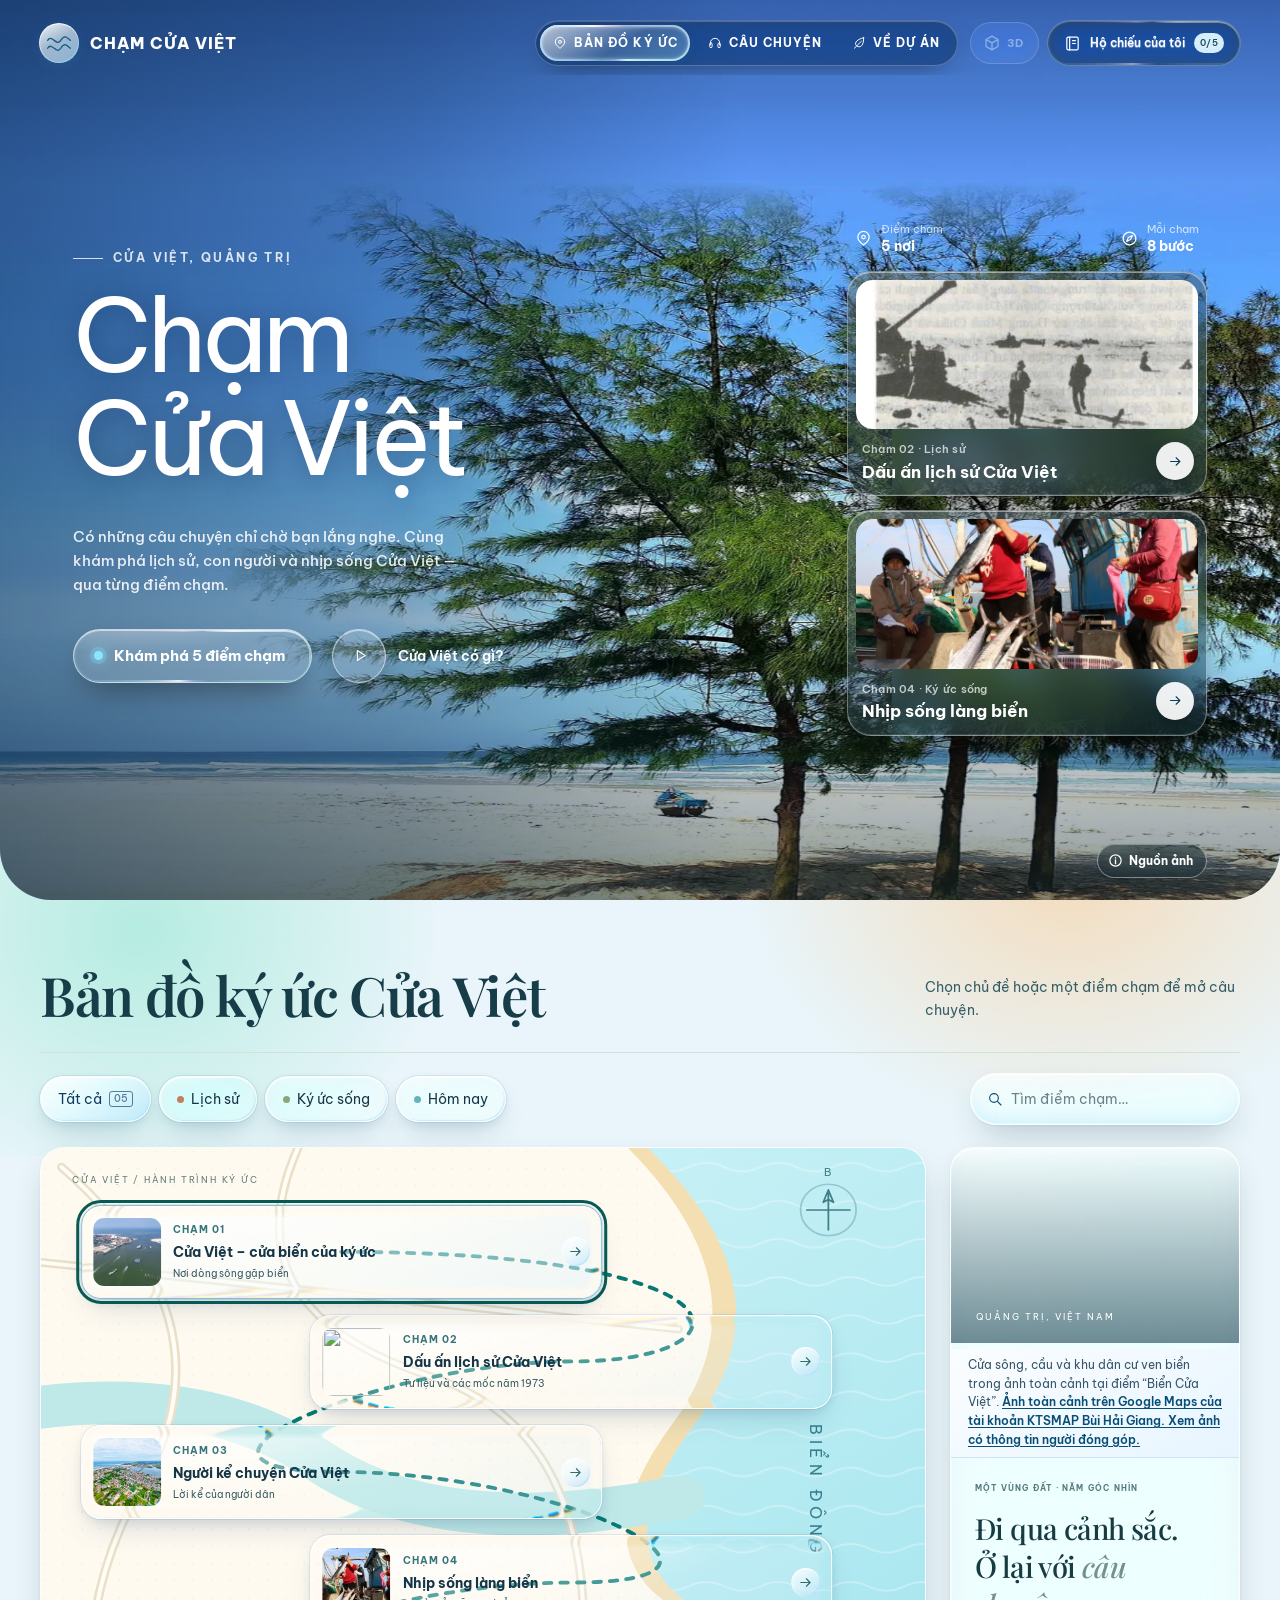
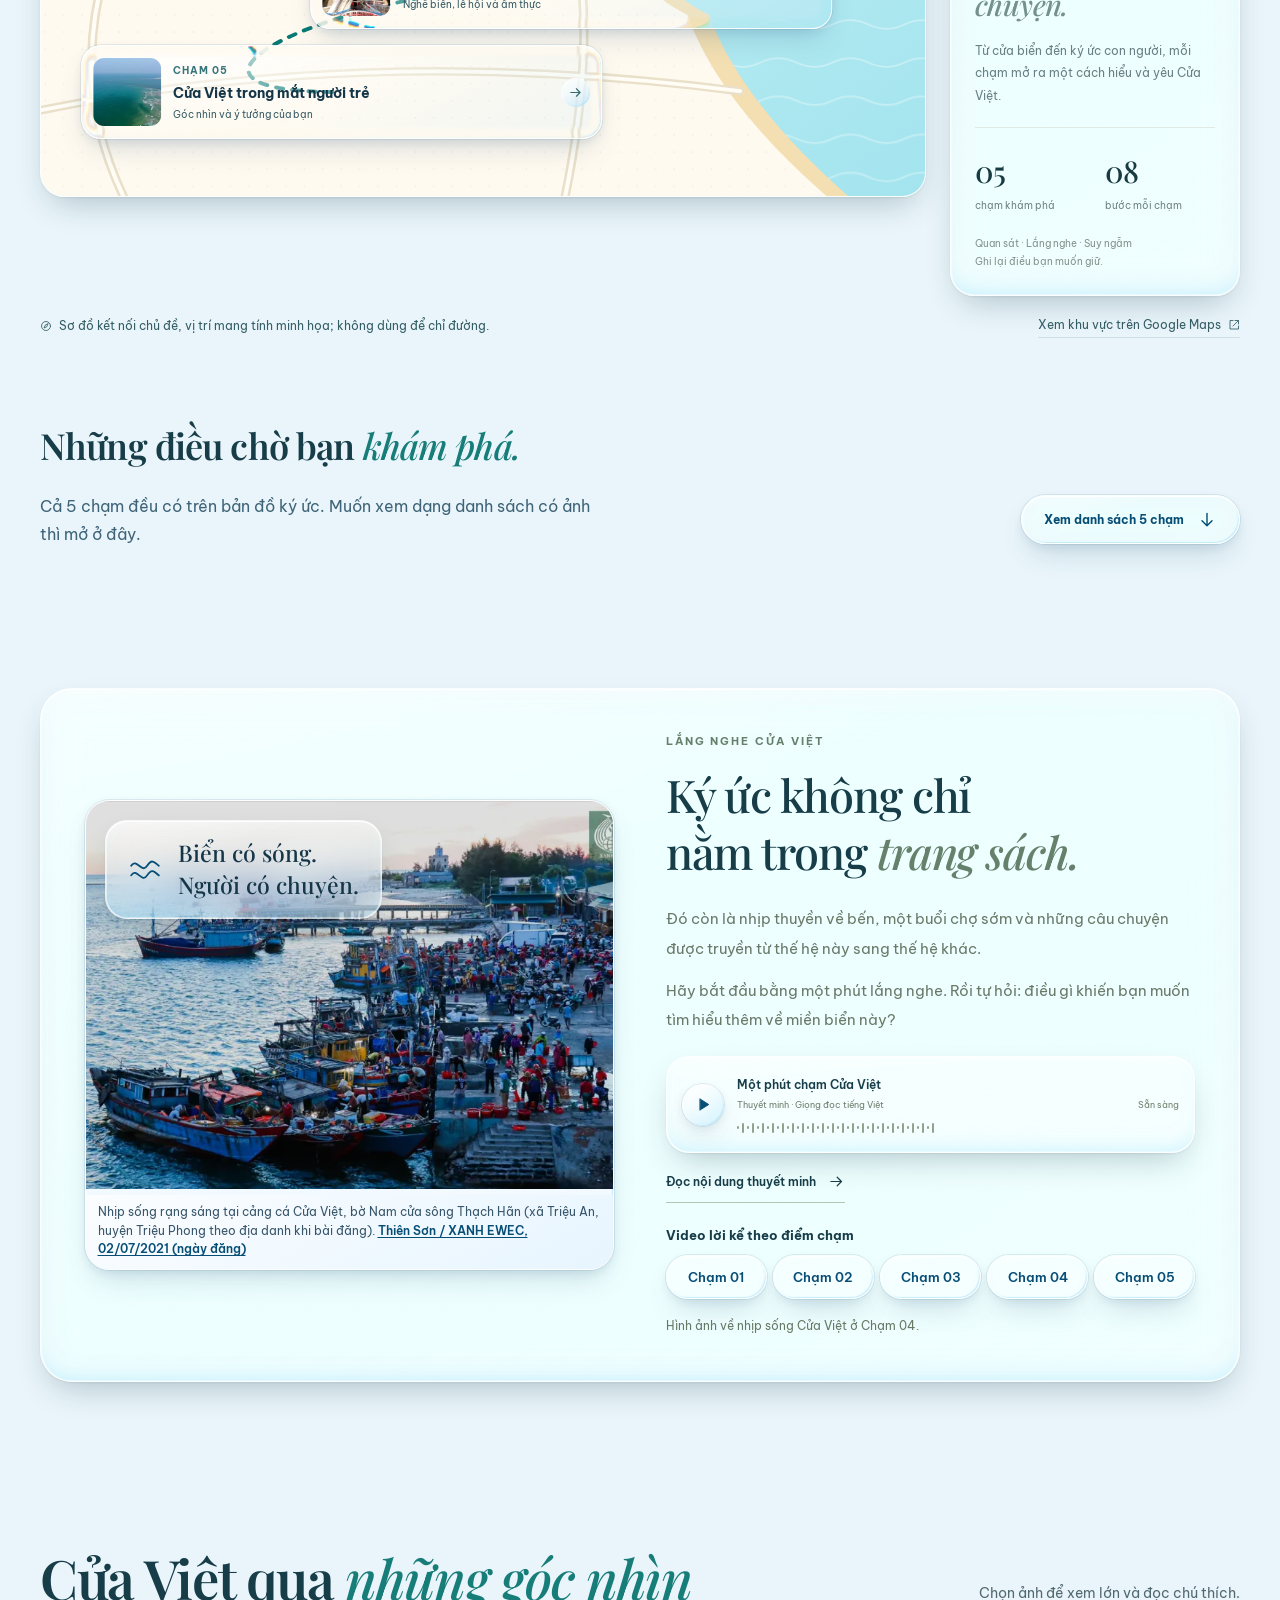
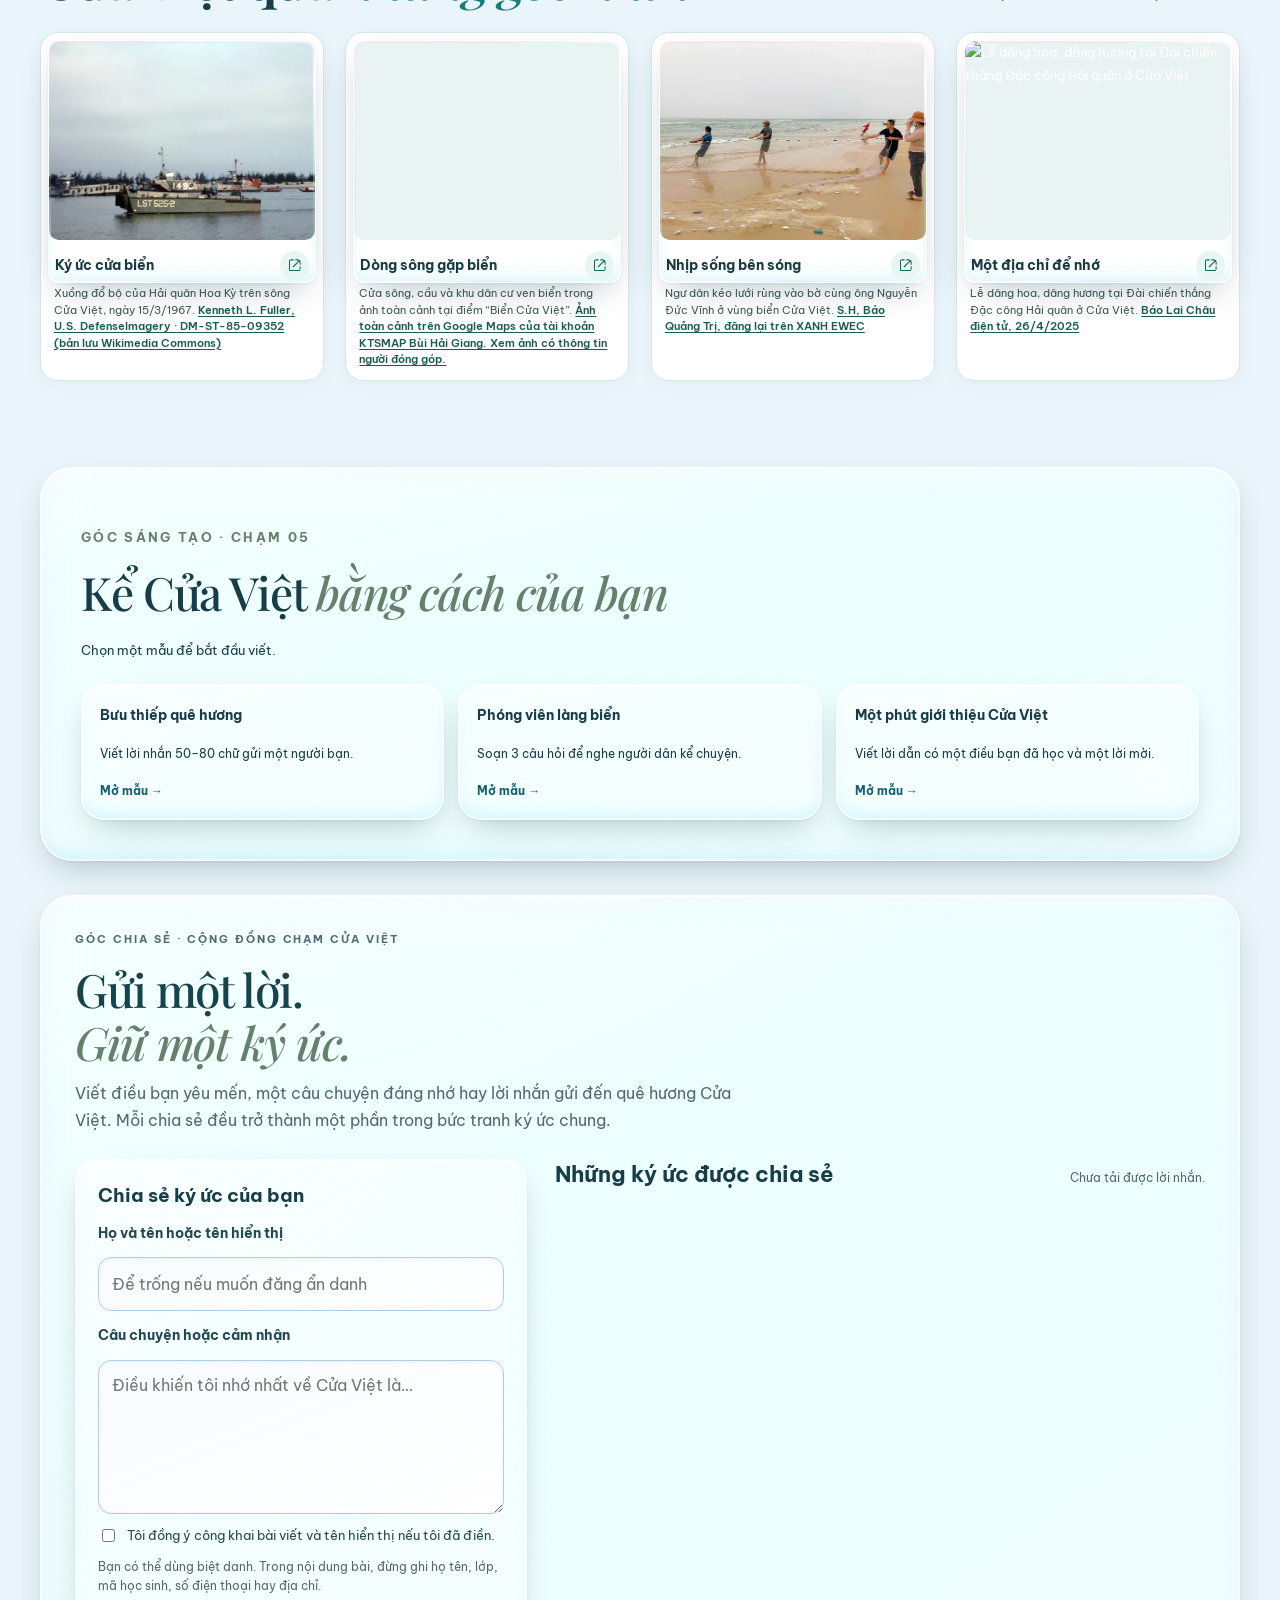
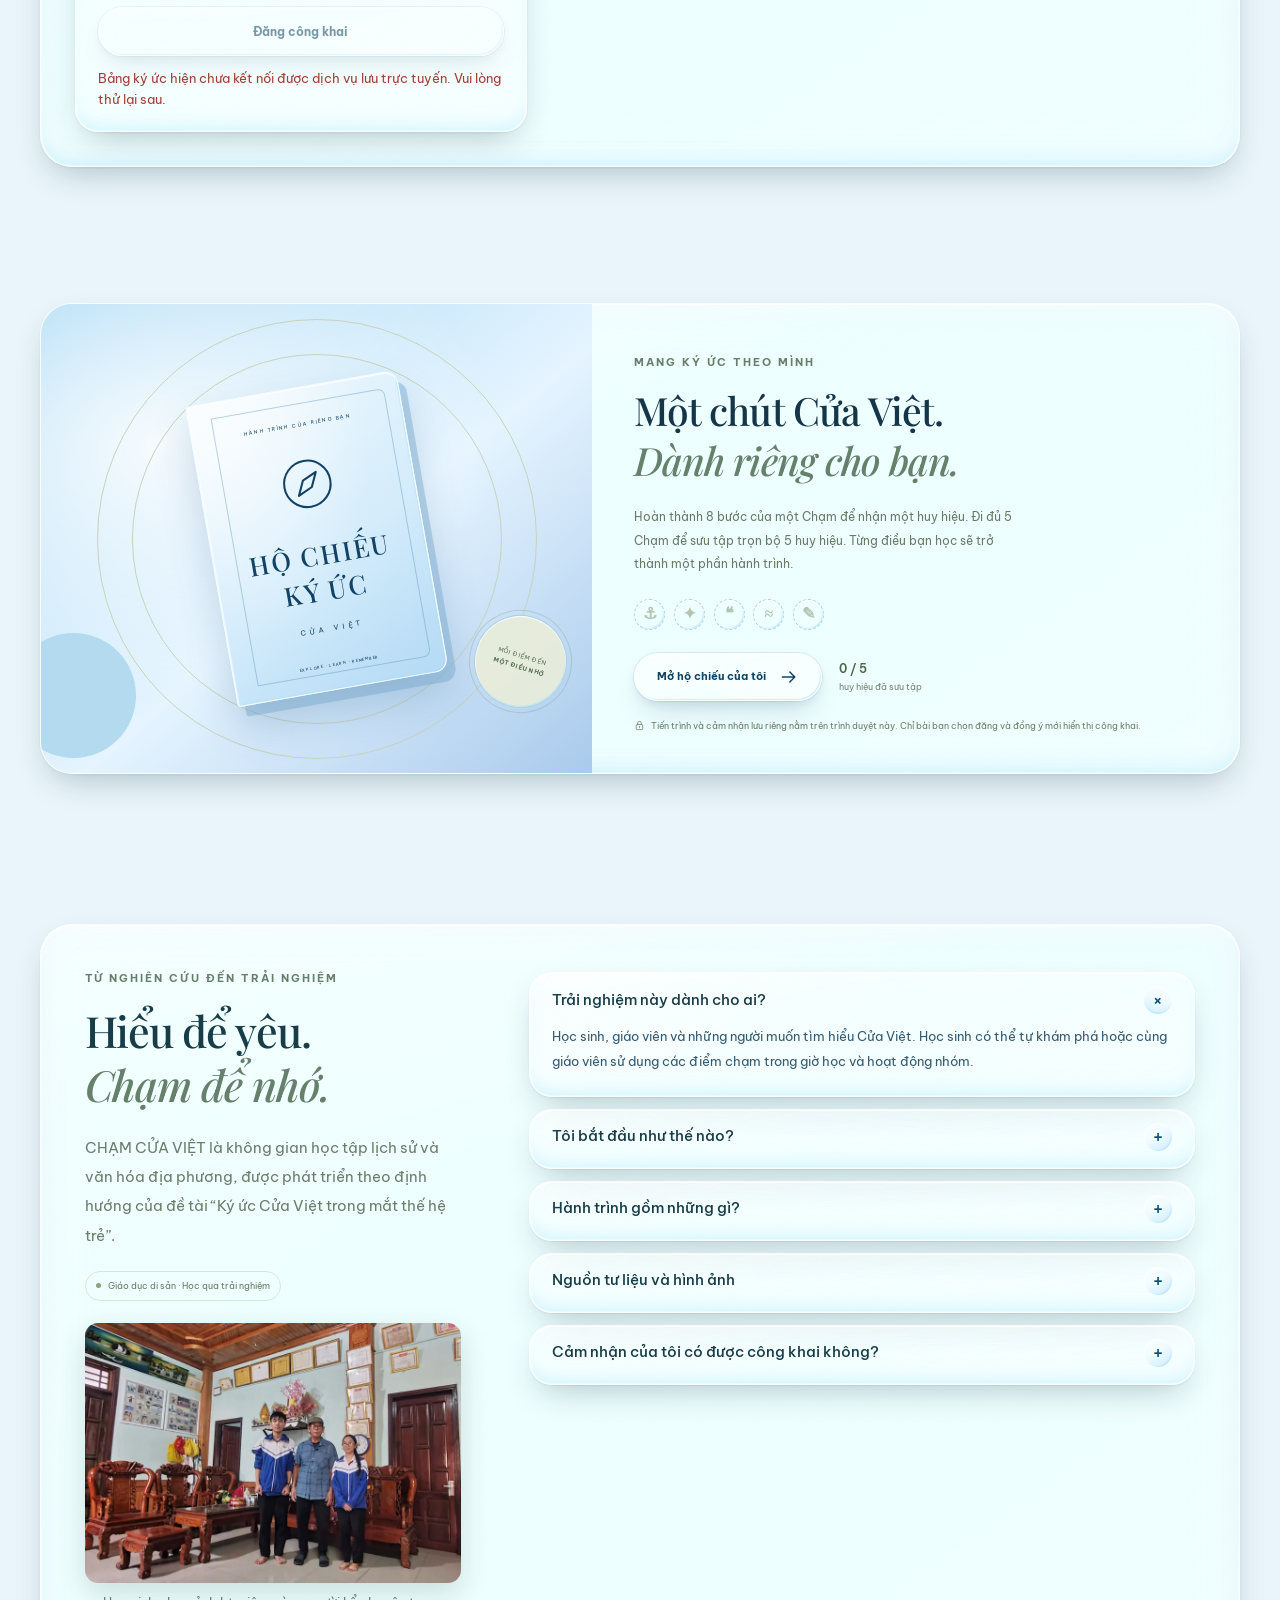
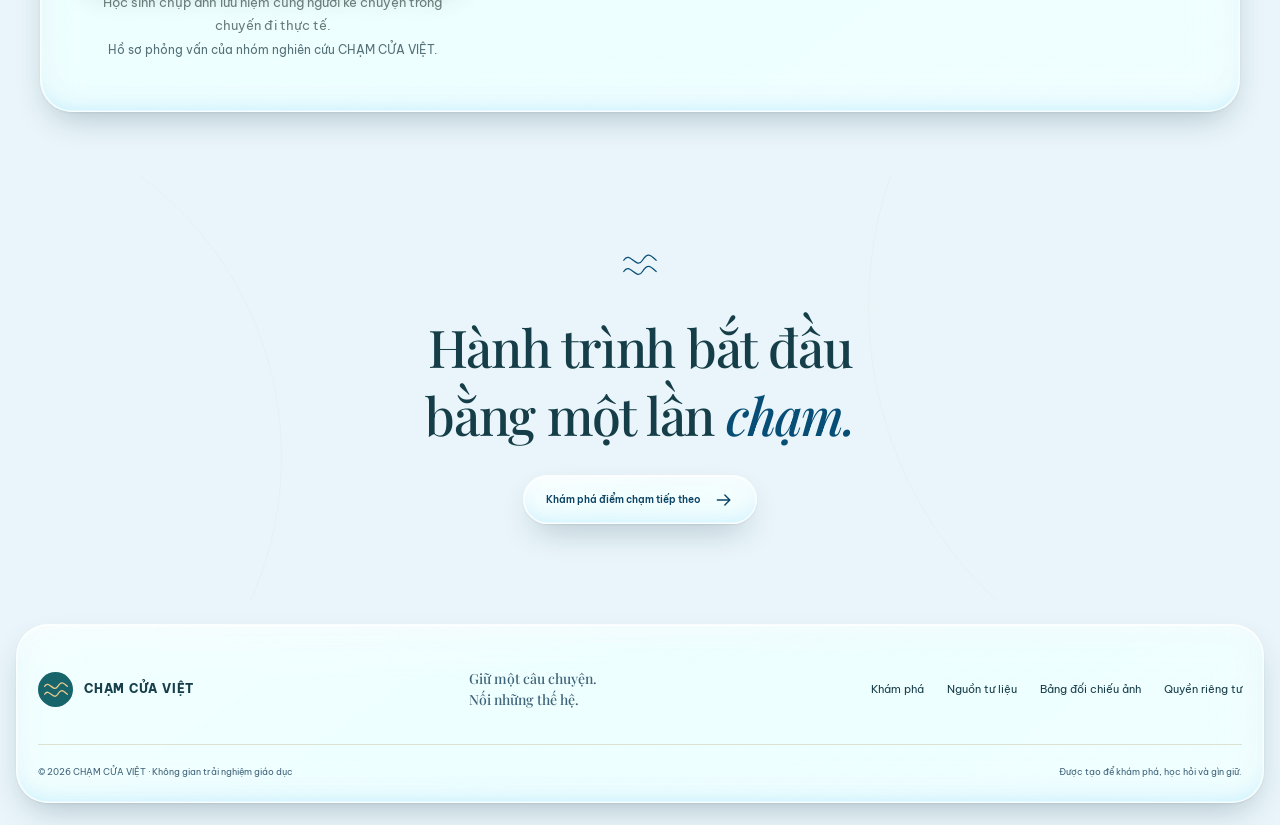
==== commit cee29572: "Thế giới 3D: sa bàn Cửa Việt phía sau toàn trang - Sa bàn 3D dựng bằng mã (không tải mô hình ngoài):" ====
--- a/index.html
+++ b/index.html
@@ -32,6 +32,8 @@
   <link rel="stylesheet" href="presentation.css?v=22">
   <link rel="stylesheet" href="visual-tuning.css?v=2">
   <link rel="stylesheet" href="liquid-glass.css?v=18">
+  <!-- Thế giới 3D (sa bàn Cửa Việt): kiểu dáng của nút 3D và của chế độ 3D -->
+  <link rel="stylesheet" href="world3d.css?v=1">
   <!-- Máy tính: ảnh đầu trang chỉ hiện khi đã được đặt đúng chỗ (xem script sau phần đầu trang),
        để trình duyệt không vẽ ảnh ở vị trí tạm rồi mới dời đi (nhảy bố cục). -->
   <style>@media (min-width: 901px) { .hero-js .hero-v2 :is(.hero-photo, .hero-fg):not(.is-placed) { visibility: hidden; } }</style>
@@ -66,7 +68,7 @@
   <div class="nav-wrap">
     <a class="brand" href="#home" aria-label="Chạm Cửa Việt — Trang đầu"><span class="brand-symbol"><svg><use href="#i-wave"/></svg></span><span>CHẠM CỬA VIỆT</span></a>
     <nav class="desktop-nav" aria-label="Điều hướng chính"><a href="#memory-map"><svg class="icon" aria-hidden="true"><use href="#i-pin"/></svg>Bản đồ ký ức</a><a href="#stories"><svg class="icon" aria-hidden="true"><use href="#i-headphones"/></svg>Câu chuyện</a><a href="#about"><svg class="icon" aria-hidden="true"><use href="#i-leaf"/></svg>Về dự án</a></nav>
-    <div class="nav-actions"><button class="btn btn-passport" data-action="passport" aria-label="Mở hộ chiếu của tôi"><svg class="icon"><use href="#i-book"/></svg><span>Hộ chiếu của tôi</span><b class="passport-count">0/5</b></button><button class="icon-btn menu-toggle" aria-label="Mở menu" aria-expanded="false" aria-controls="mobile-menu" data-action="menu"><svg class="icon"><use href="#i-menu"/></svg></button></div>
+    <div class="nav-actions"><button type="button" class="world-toggle" aria-pressed="false" aria-label="Thế giới 3D" title="Bật thế giới 3D"><svg viewBox="0 0 24 24" aria-hidden="true"><path d="M12 2.8 20 7.3v9.4L12 21.2l-8-4.5V7.3zM4 7.3l8 4.5 8-4.5M12 11.8v9.4" fill="none" stroke="currentColor" stroke-width="1.7" stroke-linejoin="round"/></svg><span>3D</span></button><button class="btn btn-passport" data-action="passport" aria-label="Mở hộ chiếu của tôi"><svg class="icon"><use href="#i-book"/></svg><span>Hộ chiếu của tôi</span><b class="passport-count">0/5</b></button><button class="icon-btn menu-toggle" aria-label="Mở menu" aria-expanded="false" aria-controls="mobile-menu" data-action="menu"><svg class="icon"><use href="#i-menu"/></svg></button></div>
   </div>
   <nav id="mobile-menu" class="mobile-menu" aria-label="Điều hướng điện thoại" hidden><a href="#memory-map">Bản đồ ký ức</a><a href="#stories">Lắng nghe Cửa Việt</a><a href="#about">Về dự án</a></nav>
 </header>
@@ -286,5 +288,7 @@
   <script defer src="community-collapse.js?v=1"></script>
   <script defer src="community-photos.js?v=6"></script>
   <script defer src="photo-credits.js?v=20261128-phi-lao"></script>
+  <!-- Thế giới 3D: chỉ tải phần dựng cảnh khi người xem bắt đầu tương tác; máy không hỗ trợ giữ bản 2D -->
+  <script type="module" src="world3d.js?v=1"></script>
 </body>
 </html>
--- a/world3d.css
+++ b/world3d.css
@@ -0,0 +1,263 @@
+/* CHẠM CỬA VIỆT — Thế giới 3D phía sau toàn trang (world3d.js, world3d-scene.js) */
+
+/* ---------- Lớp 3D cố định phía sau trang ---------- */
+#world3d {
+  position: fixed;
+  inset: 0;
+  z-index: -1;
+  pointer-events: none;
+  opacity: 0;
+  visibility: hidden;
+  transition: opacity .9s ease, visibility 0s linear .9s;
+}
+html.world-3d #world3d {
+  opacity: 1;
+  visibility: visible;
+  transition: opacity .9s ease, visibility 0s;
+}
+#world3d .w3d-canvas,
+#world3d .w3d-dusk,
+#world3d .w3d-veil {
+  position: absolute;
+  left: 0;
+  top: 0;
+  width: 100%;
+  height: 100vh;
+  height: 100lvh;
+}
+#world3d .w3d-canvas { display: block; }
+/* Hoàng hôn: nền trang ấm dần ở cuối hành trình */
+#world3d .w3d-dusk {
+  opacity: var(--w3d-dusk, 0);
+  background: radial-gradient(120% 85% at 50% 100%, #ffd3ae 0%, #ffe6cf 40%, #f8dde8 72%, #e9e5f7 100%);
+}
+/* Lớp mờ nhẹ phía trước cảnh 3D để chữ trên nền luôn dễ đọc */
+#world3d .w3d-veil {
+  opacity: var(--w3d-veil, 0);
+  background: linear-gradient(180deg, rgb(246 252 254 / .9), rgb(238 248 252 / .82));
+}
+
+/* ---------- Khung bản đồ thành ô cửa nhìn xuống sa bàn ---------- */
+html.world-3d .map-canvas {
+  background: transparent !important;
+  border-color: transparent !important;
+  box-shadow: none !important;
+  -webkit-backdrop-filter: none !important;
+  backdrop-filter: none !important;
+  cursor: grab;
+  touch-action: pan-y;
+}
+html.world-3d .map-canvas:active { cursor: grabbing; }
+html.world-3d .map-canvas::before,
+html.world-3d .map-canvas::after { opacity: 0 !important; }
+.map-canvas :is(.landscape, #map-pins, .map-key) {
+  transition: opacity .5s ease, visibility 0s;
+}
+html.world-3d .map-canvas :is(.landscape, #map-pins, .map-key) {
+  opacity: 0;
+  visibility: hidden;
+  pointer-events: none;
+  transition: opacity .5s ease, visibility 0s linear .5s;
+}
+
+/* ---------- Sân khấu cho sa bàn hoàng hôn ở phần kết ---------- */
+.w3d-stage { display: none; }
+html.world-3d .w3d-stage { display: block; height: clamp(240px, 46vh, 460px); pointer-events: none; }
+@media (max-width: 700px) { html.world-3d .w3d-stage { height: clamp(200px, 38vh, 320px); } }
+
+/* ---------- Nhãn 5 cột mốc ---------- */
+.world3d-ui {
+  position: fixed;
+  inset: 0;
+  z-index: 30;
+  pointer-events: none;
+}
+.world-chip {
+  position: absolute;
+  left: 0;
+  top: 0;
+  translate: -50% calc(-100% - 12px);
+  display: inline-flex;
+  align-items: center;
+  gap: 7px;
+  max-width: 230px;
+  padding: 5px 13px 5px 5px;
+  border: 1px solid rgb(255 255 255 / .92);
+  border-radius: 999px;
+  background: rgb(255 255 255 / .88);
+  box-shadow: 0 8px 22px rgb(20 70 82 / .18), inset 0 1px 0 #fff;
+  color: #173a40;
+  font: 600 12.5px/1.2 'Be Vietnam Pro', system-ui, sans-serif;
+  white-space: nowrap;
+  cursor: pointer;
+  pointer-events: auto;
+  opacity: 0;
+  visibility: hidden;
+  will-change: transform;
+  transition: opacity .35s ease, visibility 0s linear .35s, box-shadow .2s ease, background .2s ease;
+}
+.world-chip span { overflow: hidden; text-overflow: ellipsis; }
+.world-chip b {
+  flex: none;
+  display: grid;
+  place-items: center;
+  width: 26px;
+  height: 26px;
+  border-radius: 50%;
+  background: var(--pin-color, #287e87);
+  color: #fff;
+  font-size: 11px;
+  letter-spacing: .3px;
+}
+.world-chip::after {
+  content: '';
+  position: absolute;
+  left: 50%;
+  bottom: -6px;
+  width: 10px;
+  height: 10px;
+  background: inherit;
+  border-right: 1px solid rgb(255 255 255 / .92);
+  border-bottom: 1px solid rgb(255 255 255 / .92);
+  transform: translateX(-50%) rotate(45deg);
+}
+.world-chip.is-shown {
+  opacity: 1;
+  visibility: visible;
+  transition: opacity .35s ease, visibility 0s, box-shadow .2s ease, background .2s ease;
+}
+.world-chip.is-shown.is-filtered { opacity: .42; }
+.world-chip.is-stamped b { background: #e3b04b; color: #23463c; }
+.world-chip.is-stamped b::after { content: '✓'; margin-left: 1px; font-size: 9px; }
+.world-chip:is(:hover, :focus-visible, .is-active) {
+  z-index: 2;
+  background: #fff;
+  box-shadow: 0 0 0 3px color-mix(in srgb, var(--pin-color, #287e87) 40%, transparent), 0 10px 24px rgb(20 70 82 / .24);
+}
+.world-chip:focus-visible { outline: 2px solid var(--pin-color, #287e87); outline-offset: 3px; }
+
+/* ---------- Nút điều khiển trong khung bản đồ ---------- */
+.world-map-tools,
+.world-map-hint,
+.world-map-switch { display: none; }
+html.world-3d .world-map-tools {
+  position: absolute;
+  right: 16px;
+  bottom: 16px;
+  z-index: 6;
+  display: flex;
+  gap: 6px;
+}
+.world-map-tools button { display: inline-flex; }
+.world-map-tools button,
+.world-map-switch {
+  align-items: center;
+  justify-content: center;
+  gap: 6px;
+  min-width: 40px;
+  height: 40px;
+  padding: 0 12px;
+  border: 1px solid rgb(255 255 255 / .92);
+  border-radius: 999px;
+  background: rgb(255 255 255 / .86);
+  box-shadow: 0 6px 16px rgb(20 70 82 / .14);
+  color: #173a40;
+  font: 600 12px/1 'Be Vietnam Pro', system-ui, sans-serif;
+  cursor: pointer;
+  transition: background .2s ease, box-shadow .2s ease;
+}
+.world-map-tools button:hover,
+.world-map-switch:hover { background: #fff; box-shadow: 0 8px 20px rgb(20 70 82 / .2); }
+.world-map-tools button:focus-visible,
+.world-map-switch:focus-visible { outline: 2px solid #17616a; outline-offset: 2px; }
+.world-map-tools svg,
+.world-map-switch svg { width: 18px; height: 18px; }
+html.world-3d .world-map-hint {
+  position: absolute;
+  left: 18px;
+  bottom: 22px;
+  z-index: 6;
+  display: block;
+  max-width: calc(100% - 260px);
+  margin: 0;
+  padding: 7px 12px;
+  border-radius: 999px;
+  background: rgb(255 255 255 / .78);
+  color: #2b5158;
+  font: 500 12px/1.3 'Be Vietnam Pro', system-ui, sans-serif;
+  pointer-events: none;
+  transition: opacity .6s ease;
+}
+html.world-3d .world-map-hint.is-used { opacity: 0; }
+/* Bản đồ 2D đang hiện nhưng máy hỗ trợ 3D: mời xem sa bàn */
+html.w3d-supported:not(.world-3d) .world-map-switch {
+  position: absolute;
+  right: 16px;
+  bottom: 16px;
+  z-index: 6;
+  display: inline-flex;
+}
+
+/* ---------- Nút bật/tắt 3D ---------- */
+.world-toggle {
+  display: inline-flex;
+  align-items: center;
+  gap: 6px;
+  height: 42px;
+  padding: 0 14px 0 12px;
+  border: 1px solid rgb(255 255 255 / .75);
+  border-radius: 999px;
+  background: rgb(255 255 255 / .6);
+  color: #173a40;
+  font: 700 11px/1 'Be Vietnam Pro', system-ui, sans-serif;
+  letter-spacing: .6px;
+  cursor: pointer;
+  -webkit-backdrop-filter: blur(12px) saturate(1.6);
+  backdrop-filter: blur(12px) saturate(1.6);
+  transition: background .2s ease, color .2s ease, border-color .2s ease;
+}
+.world-toggle svg { width: 18px; height: 18px; }
+.world-toggle[aria-pressed="true"] { background: #17616a; border-color: #17616a; color: #fff; }
+body.on-hero .world-toggle { background: rgb(255 255 255 / .16); border-color: rgb(255 255 255 / .4); color: #fff; }
+body.on-hero .world-toggle[aria-pressed="true"] { background: rgb(255 255 255 / .92); border-color: #fff; color: #17616a; }
+.world-toggle:focus-visible { outline: 2px solid #ecd8ab; outline-offset: 2px; }
+.world-toggle:disabled { opacity: .45; cursor: not-allowed; }
+/* Nhãn khung bản đồ: khi khung trong suốt thì cần nền riêng để chữ đủ tương phản */
+html.world-3d .map-canvas .map-caption { background: rgb(255 255 255 / .88); color: #2f5450; border-radius: 999px; padding: 5px 10px; }
+.world-toggle[aria-busy="true"] svg,
+.world-toggle-menu[aria-busy="true"] svg { animation: w3d-spin 1.1s linear infinite; }
+@keyframes w3d-spin { to { transform: rotate(360deg); } }
+.world-toggle-menu {
+  display: flex;
+  align-items: center;
+  gap: 8px;
+  width: 100%;
+  min-height: 41px;
+  padding: 10px 12px;
+  border: 0;
+  border-radius: 12px;
+  background: none;
+  color: rgb(23 61 73);
+  font: 400 12px/1.3 'Be Vietnam Pro', system-ui, sans-serif;
+  text-align: left;
+  cursor: pointer;
+}
+.world-toggle-menu svg { width: 16px; height: 16px; flex: none; }
+
+/* Thanh trên cùng chỉ đủ chỗ cho nút 3D từ 1100px; màn nhỏ hơn dùng nút trong khung bản đồ / menu */
+@media (max-width: 1099px) {
+  .site-header .world-toggle { display: none; }
+}
+@media (max-width: 700px) {
+  .world-chip { max-width: 160px; gap: 5px; padding: 4px 10px 4px 4px; font-size: 11px; }
+  .world-chip b { width: 22px; height: 22px; font-size: 10px; }
+  html.world-3d .world-map-tools { right: 10px; bottom: 10px; gap: 4px; }
+  .world-map-tools button { min-width: 36px; height: 36px; padding: 0 10px; }
+  html.world-3d .world-map-hint { left: 10px; right: 10px; bottom: 54px; max-width: none; text-align: center; }
+}
+@media (prefers-reduced-transparency: reduce) {
+  .world-chip, .world-map-tools button, .world-map-switch, .world-toggle { background: #fff; -webkit-backdrop-filter: none; backdrop-filter: none; }
+}
+@media print {
+  #world3d, .world3d-ui, .world-map-tools, .world-map-hint, .world-map-switch, .world-toggle { display: none !important; }
+}
